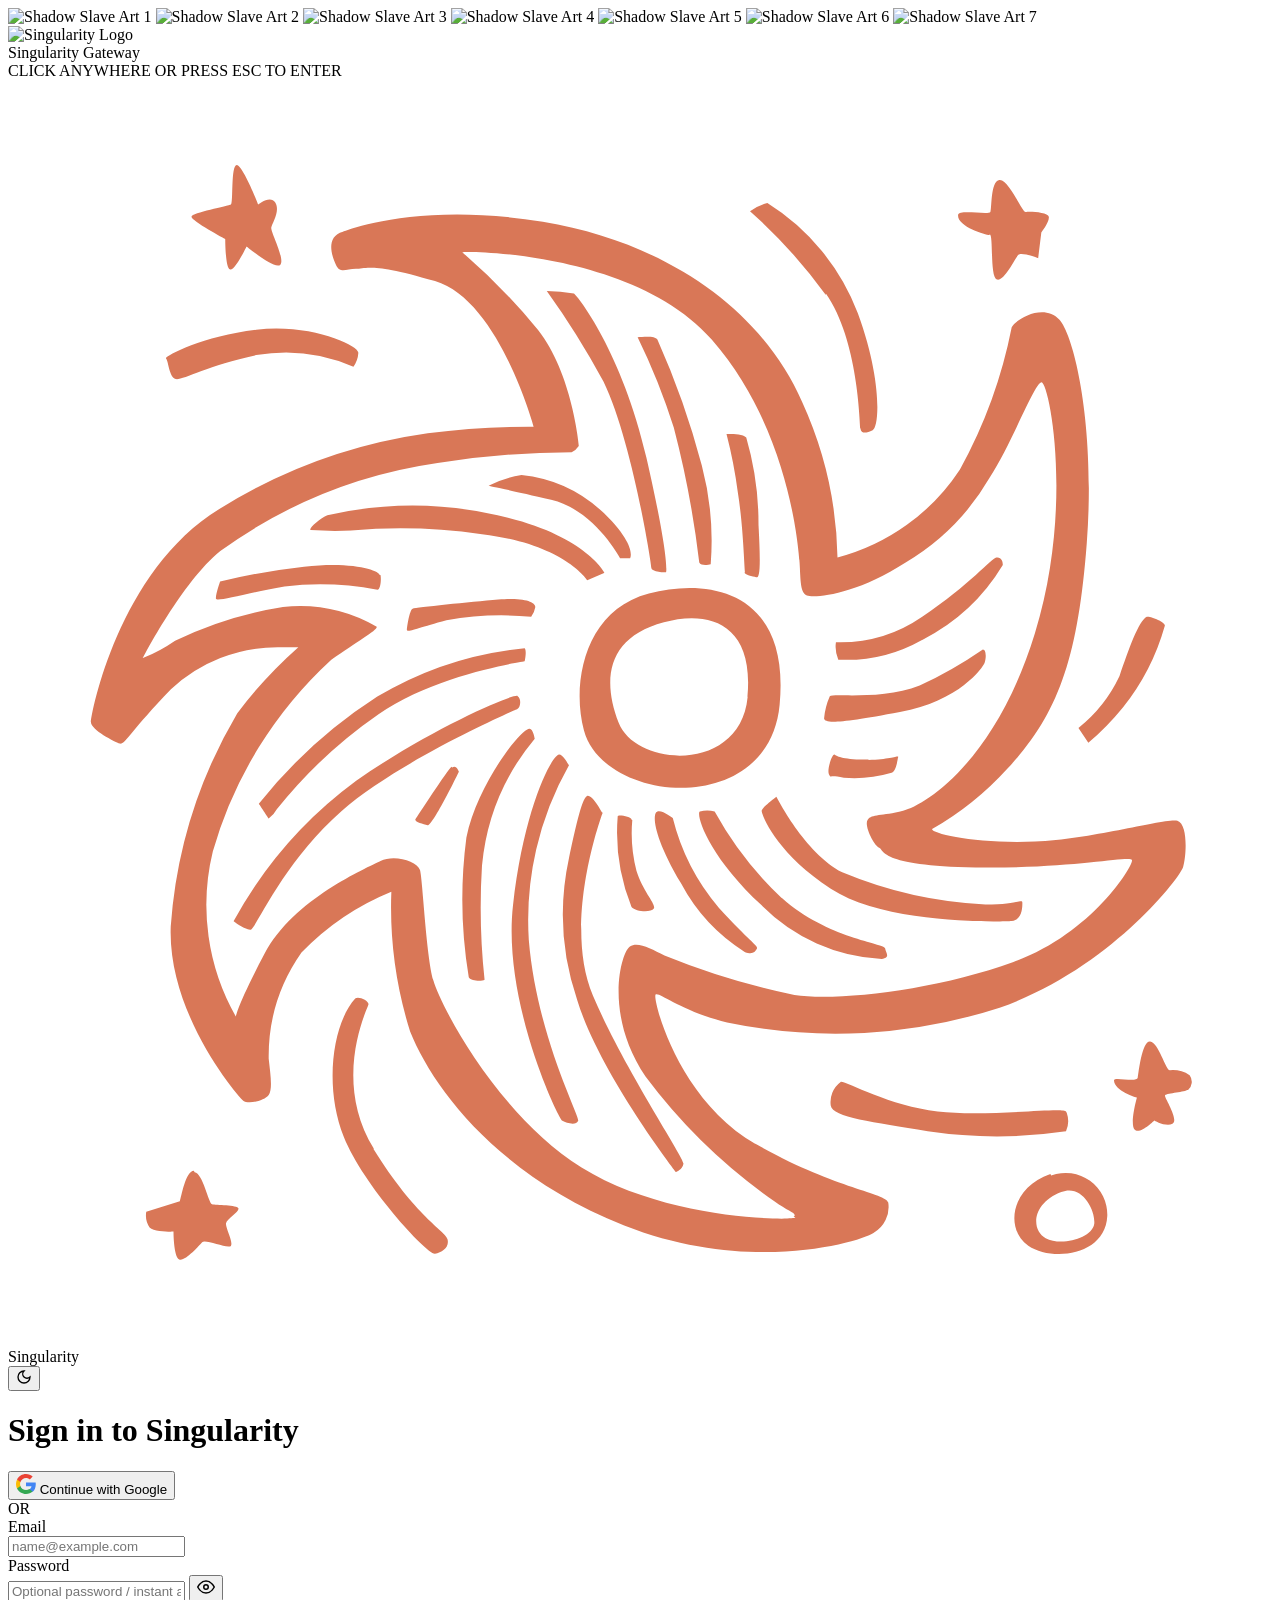
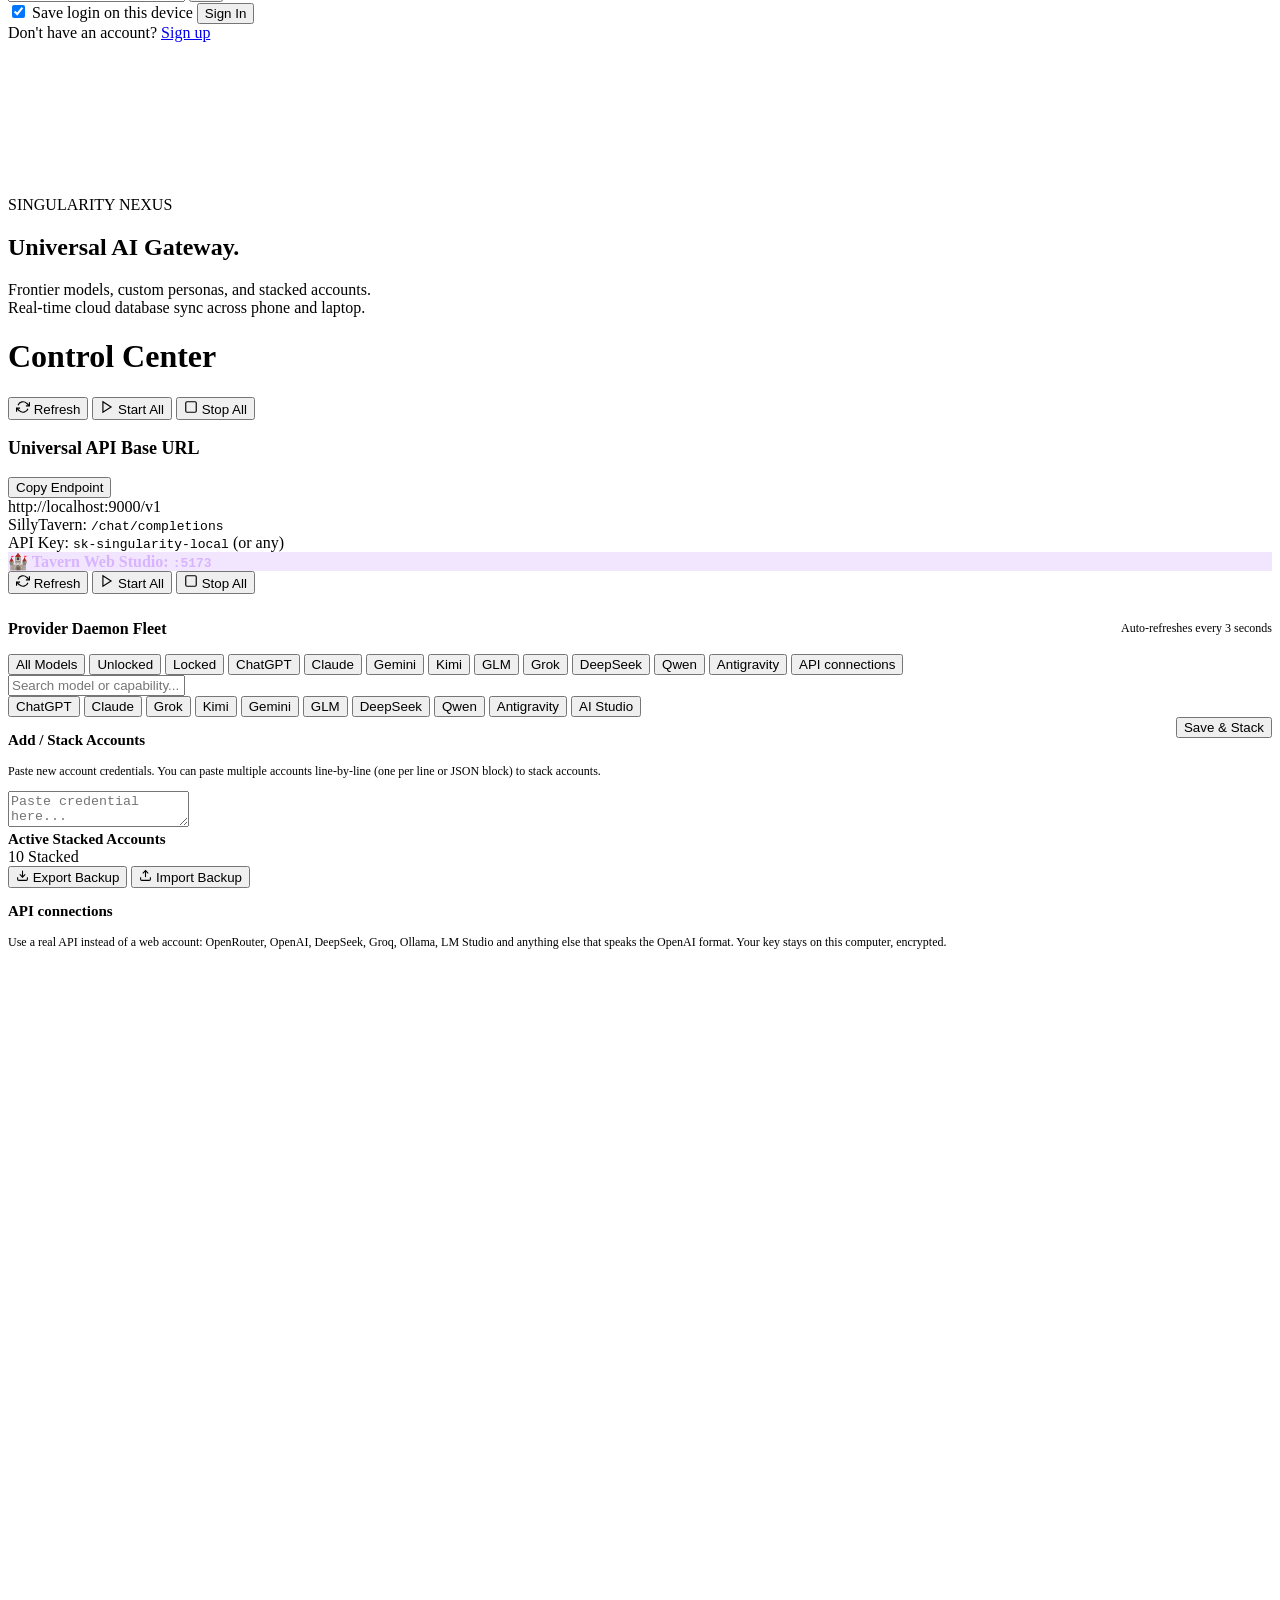
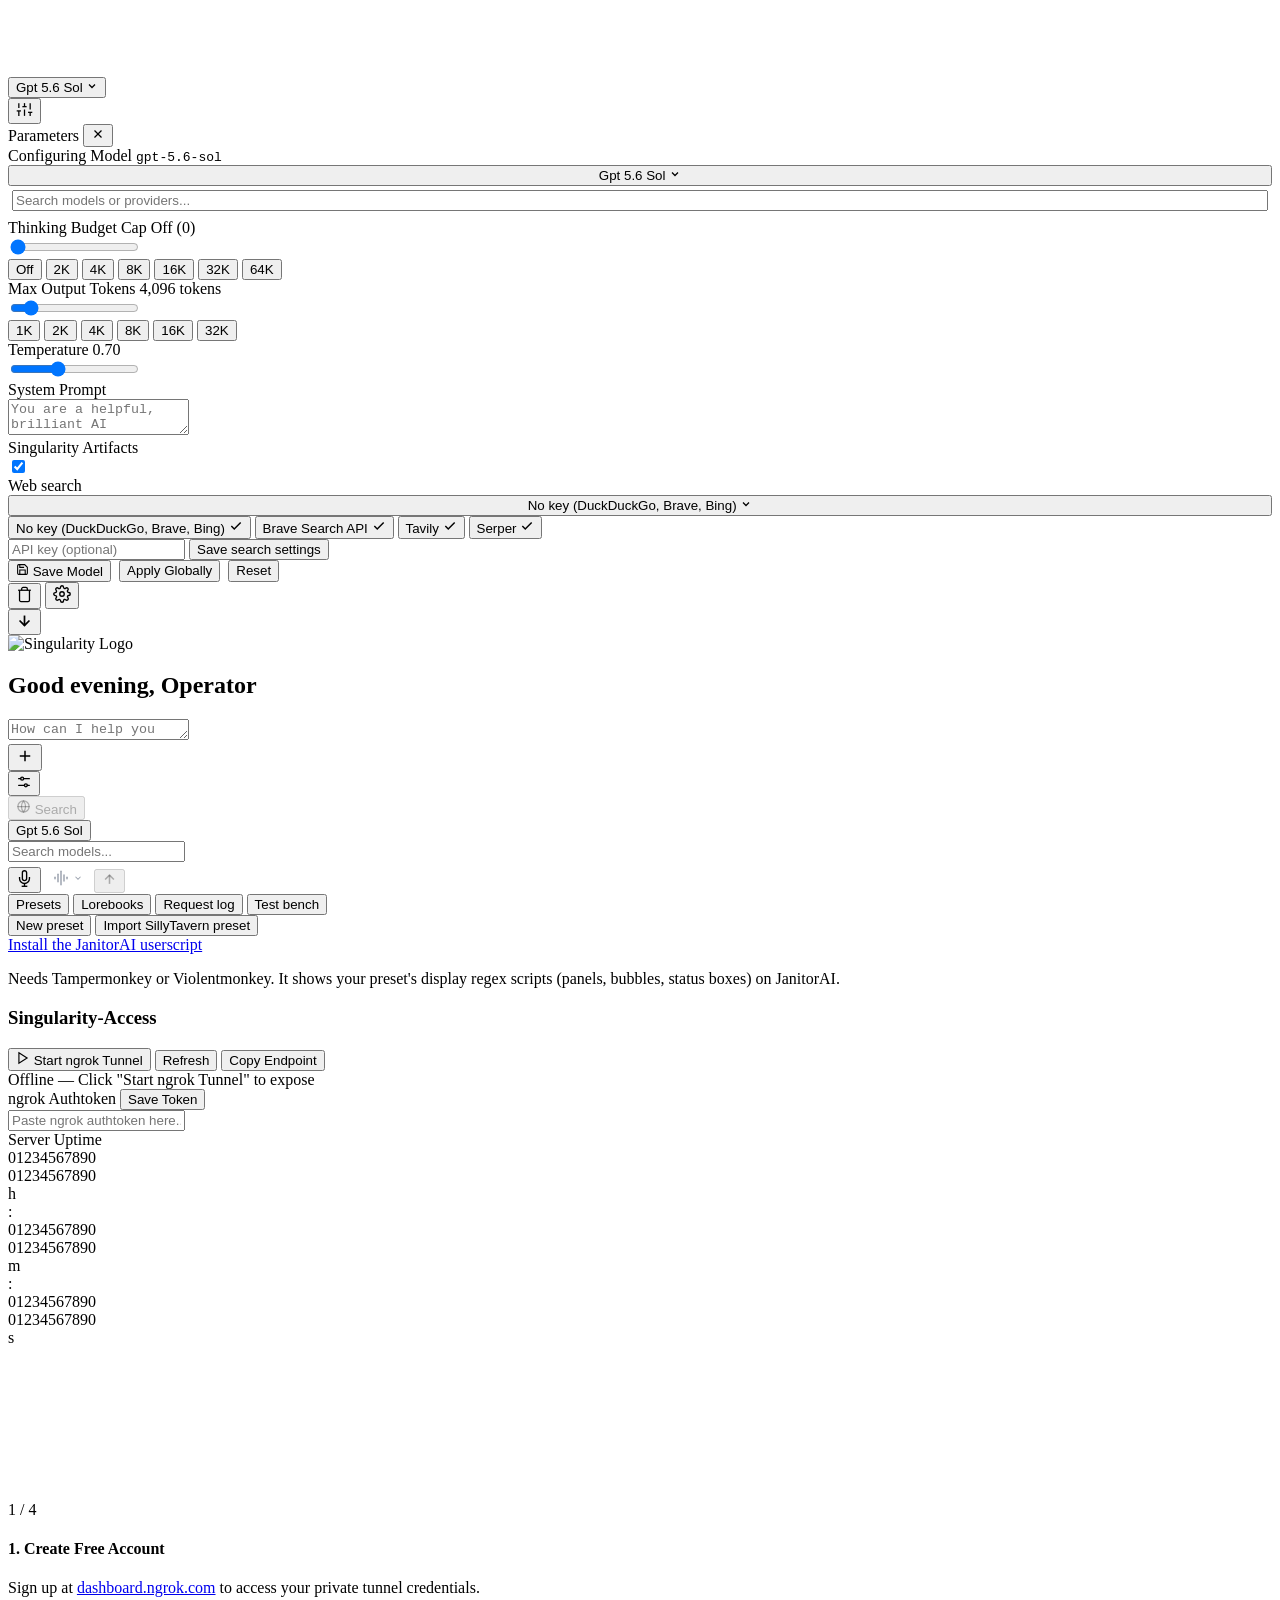
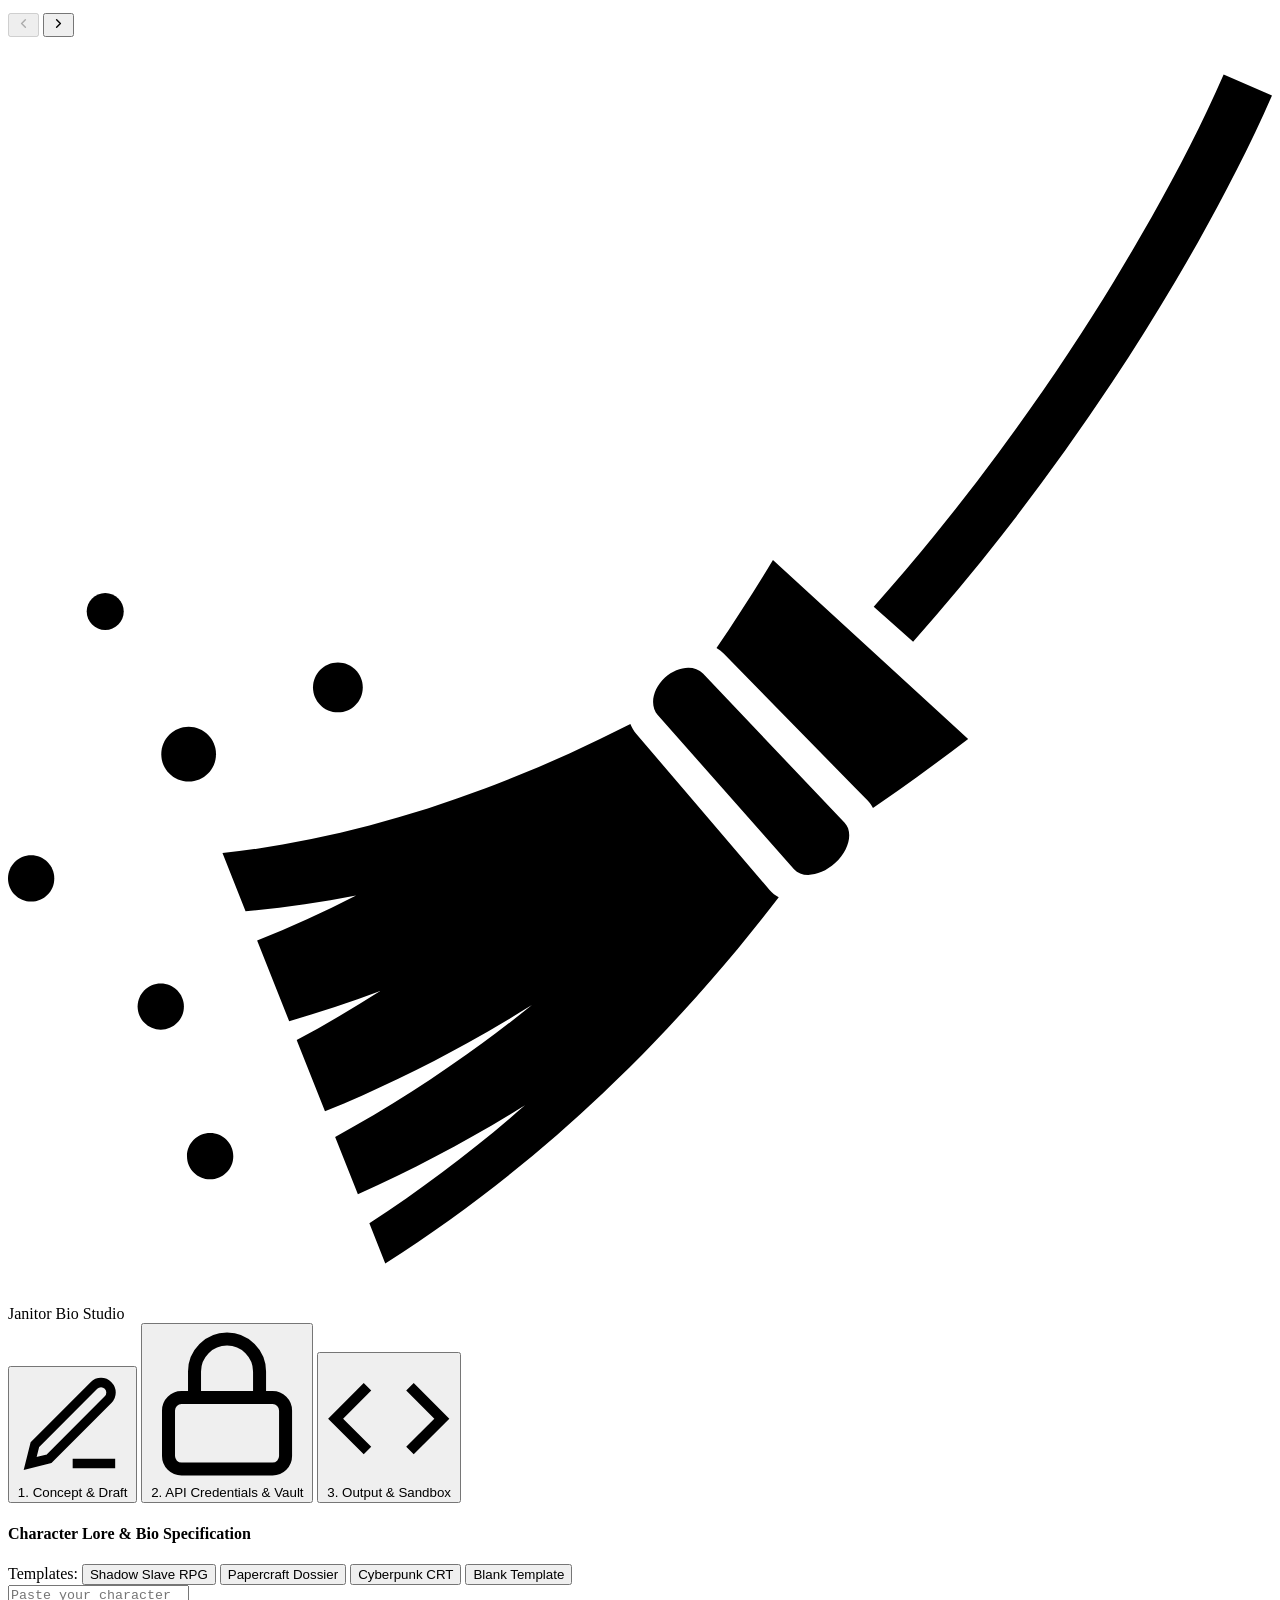
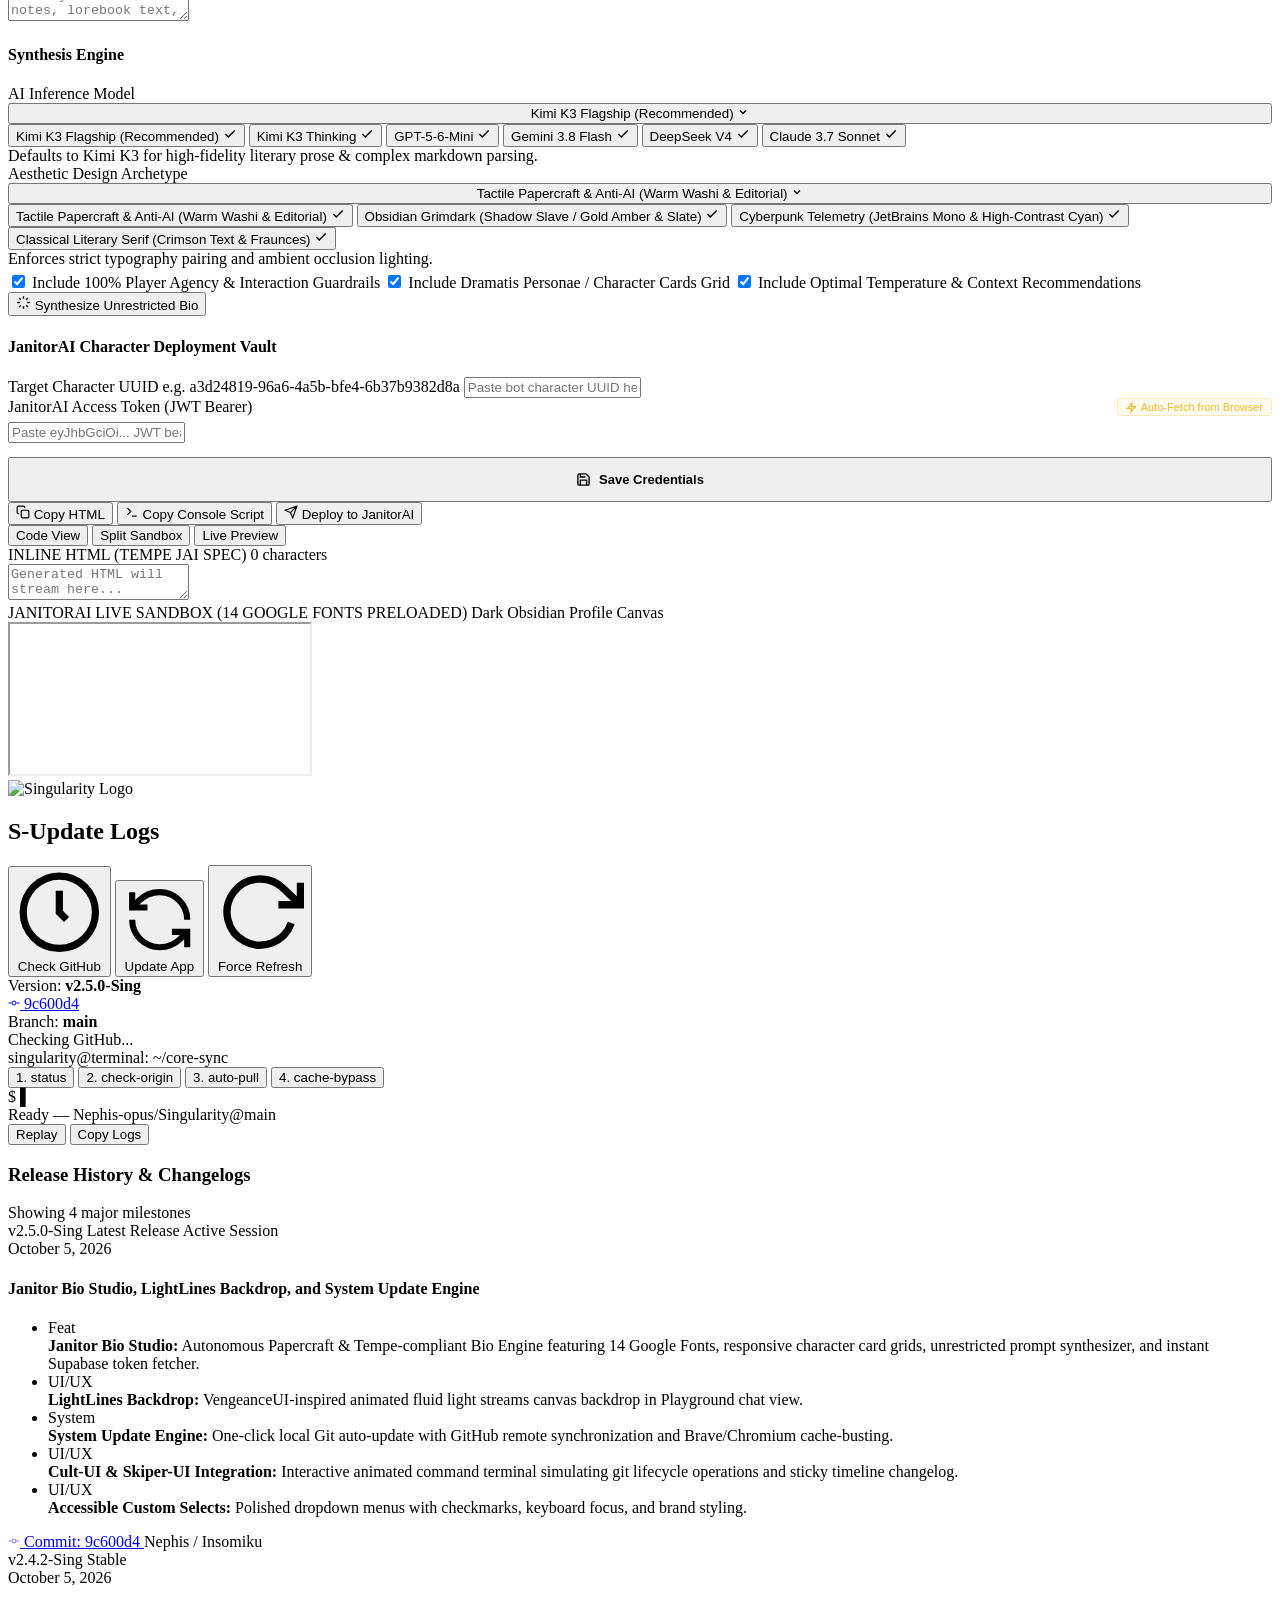
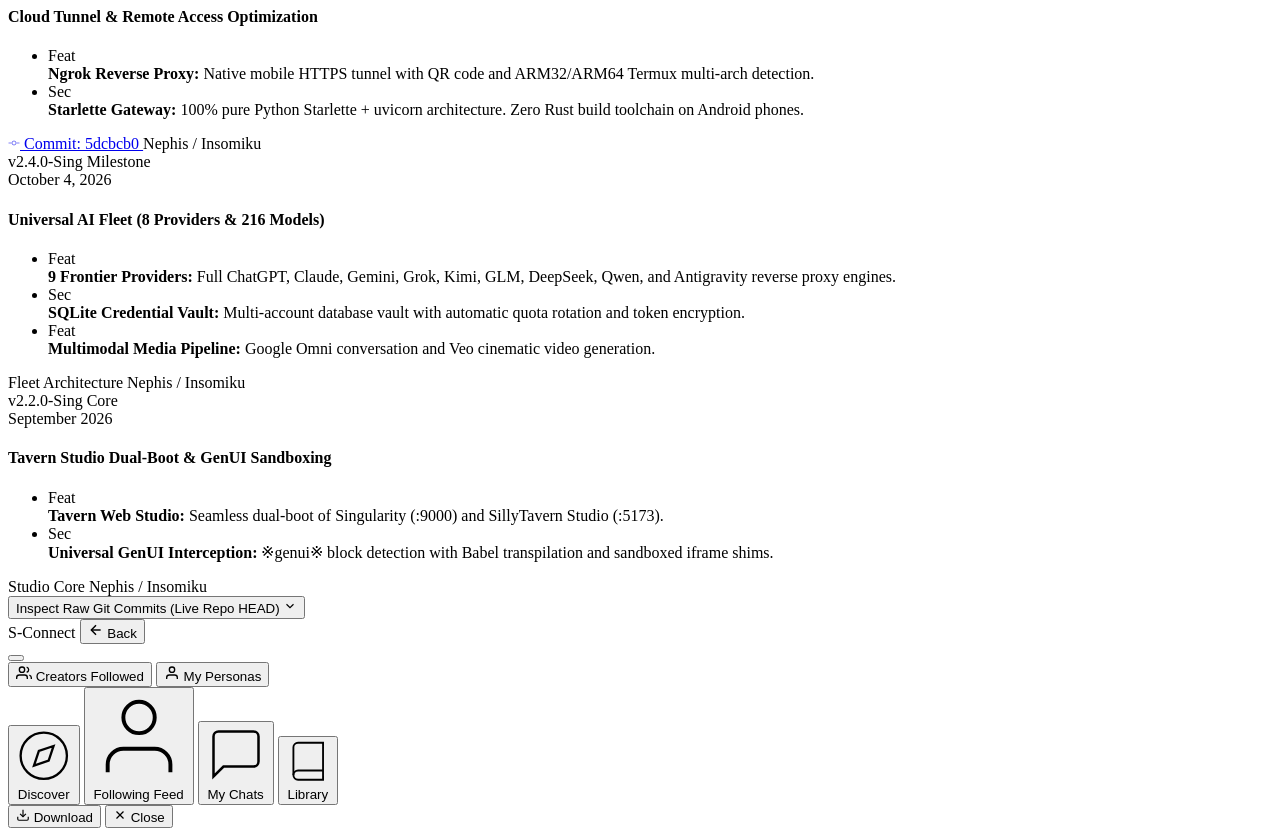
==== singularity/static/index.html @ 5e35ffc9 "feat(pwa): turn Singularity into installable mobile PWA with auto-updater compatibility - Add Web Ap" ====
<!DOCTYPE html>
<html lang="en" data-theme="dark" data-active-tab="playground">

<head>
  <meta charset="UTF-8" />
  <meta name="viewport" content="width=device-width, initial-scale=1.0, maximum-scale=1.0, user-scalable=no, viewport-fit=cover, interactive-widget=resizes-content" />
  <meta name="mobile-web-app-capable" content="yes" />
  <meta name="apple-mobile-web-app-capable" content="yes" />
  <meta name="apple-mobile-web-app-status-bar-style" content="black-translucent" />
  <meta name="apple-mobile-web-app-title" content="Singularity" />
  <meta name="application-name" content="Singularity" />
  <meta name="theme-color" content="#141414" id="theme-color-meta" />
  <title>Singularity</title>
  <link rel="icon" type="image/svg+xml" href="/logo.svg" />
  <link rel="apple-touch-icon" href="/static/icons/icon-192.png" />
  <link rel="manifest" href="/manifest.json" />

  <!-- Preload Primary Anthropic Fonts -->
  <link rel="preload" href="/static/fonts/AnthropicSans-Text-Regular-Static.otf" as="font" type="font/otf" crossorigin />
  <link rel="preload" href="/static/fonts/AnthropicSerif-Display-Regular-Static.otf" as="font" type="font/otf" crossorigin />

  <!-- Google Fonts: Plus Jakarta Sans, JetBrains Mono & Janitor AI Bio Fonts (14 official families) -->
  <link rel="preconnect" href="https://fonts.googleapis.com" />
  <link rel="preconnect" href="https://fonts.gstatic.com" crossorigin />
  <link
    href="https://fonts.googleapis.com/css2?family=Berkshire+Swash&family=Crimson+Text:ital,wght@0,400;0,600;0,700;1,400&family=Dancing+Script:wght@400..700&family=Fraunces:ital,opsz,wght@0,9..144,400..800;1,9..144,400..800&family=Inter:wght@400;500;600;700;800&family=JetBrains+Mono:wght@400;500;600;700&family=Jura:wght@400;500;600;700&family=Lexend:wght@400;600;700&family=Monoton&family=Plus+Jakarta+Sans:wght@400;500;600;700;800&family=Poppins:ital,wght@0,400;0,600;0,700;1,400&family=Press+Start+2P&family=Rock+Salt&family=VT323&display=swap"
    rel="stylesheet" />

  <link rel="stylesheet" href="/static/tokens.css?v=61" />
  <link rel="stylesheet" href="/static/vendor/katex/katex.min.css?v=1" />
  <link rel="stylesheet" href="/static/style.css?v=87" />
  <link rel="stylesheet" href="/static/tool-steps.css?v=7" />
  <link rel="stylesheet" href="/static/message-controls.css?v=4" />
  <link rel="stylesheet" href="/static/chat-management.css?v=2" />
  <link rel="stylesheet" href="/static/chat-modes.css?v=7" />
  <link rel="stylesheet" href="/static/presets.css?v=10" />
  <link rel="stylesheet" href="/static/glass-dock.css?v=66" />
  <link rel="stylesheet" href="/static/preloader.css?v=2" />
  <link rel="stylesheet" href="/static/janitor-bio.css?v=2" />
  <link rel="stylesheet" href="/static/updates.css?v=2" />
  <link rel="stylesheet" href="/static/connect.css?v=38" />
  <link rel="stylesheet" href="/static/login-portal.css?v=2" />

  <!-- Voice Conversation Mode Styles (Immune to cache) -->
  <style id="voice-mode-direct-styles">
    .voice-mode-wrapper {
      position: relative;
      display: inline-flex;
      align-items: center;
    }

    .claude-waveform-btn {
      display: inline-flex;
      align-items: center;
      gap: 3px;
      padding: 0 6px;
      width: auto;
      height: 32px;
      border-radius: 8px;
      border: 1px solid transparent;
      background: transparent;
      color: var(--text-muted, #9ca3af);
      cursor: pointer;
      transition: all 0.2s cubic-bezier(0.16, 1, 0.3, 1);
      outline: none;
    }

    .claude-waveform-btn:hover {
      color: var(--text-primary, #ffffff);
      background: rgba(255, 255, 255, 0.08);
    }

    .claude-waveform-btn .chevron-svg {
      transition: transform 0.2s ease;
    }

    .claude-waveform-btn.open .chevron-svg {
      transform: rotate(180deg);
    }

    .claude-waveform-btn.active {
      color: #d97757 !important;
      background: rgba(217, 119, 87, 0.16) !important;
      border-color: rgba(217, 119, 87, 0.4) !important;
      box-shadow: 0 0 12px rgba(217, 119, 87, 0.3) !important;
    }

    .claude-waveform-btn.active .wave-bar {
      transform-origin: center;
      animation: wave-pulse 1.2s ease-in-out infinite alternate;
    }

    .claude-waveform-btn.active .wb-1 { animation-delay: 0.1s; }
    .claude-waveform-btn.active .wb-2 { animation-delay: 0.3s; }
    .claude-waveform-btn.active .wb-3 { animation-delay: 0.0s; }
    .claude-waveform-btn.active .wb-4 { animation-delay: 0.4s; }
    .claude-waveform-btn.active .wb-5 { animation-delay: 0.2s; }

    @keyframes wave-pulse {
      0% { transform: scaleY(0.35); opacity: 0.6; }
      100% { transform: scaleY(1.3); opacity: 1; }
    }

    /* Popover Container MUST default to display: none */
    .voice-mode-popover {
      display: none;
      position: absolute;
      bottom: calc(100% + 12px);
      right: 0;
      width: 330px;
      background: #141416 !important;
      border: 1px solid rgba(255, 255, 255, 0.16) !important;
      border-radius: 16px !important;
      box-shadow: 0 20px 48px -8px rgba(0, 0, 0, 0.9), 0 0 0 1px rgba(255, 255, 255, 0.08) !important;
      backdrop-filter: blur(28px) !important;
      -webkit-backdrop-filter: blur(28px) !important;
      z-index: 9999 !important;
      padding: 14px 16px;
      flex-direction: column;
      gap: 12px;
      box-sizing: border-box;
      color: #ededed !important;
      font-family: inherit;
    }

    [data-theme="light"] .voice-mode-popover {
      background: #ffffff !important;
      border: 1px solid rgba(0, 0, 0, 0.12) !important;
      box-shadow: 0 20px 48px -8px rgba(0, 0, 0, 0.2), 0 0 0 1px rgba(0, 0, 0, 0.06) !important;
      color: #1a1a1a !important;
    }

    .voice-mode-popover.open {
      display: flex !important;
      animation: voice-popover-in 0.18s cubic-bezier(0.16, 1, 0.3, 1);
    }

    @keyframes voice-popover-in {
      from { opacity: 0; transform: translateY(6px) scale(0.98); }
      to { opacity: 1; transform: translateY(0) scale(1); }
    }

    .voice-popover-header {
      display: flex;
      align-items: center;
      justify-content: space-between;
      padding-bottom: 10px;
      border-bottom: 1px solid var(--border-subtle, rgba(255, 255, 255, 0.08));
    }

    .voice-popover-title-row {
      display: flex;
      align-items: center;
      gap: 9px;
    }

    .voice-popover-icon {
      width: 28px;
      height: 28px;
      border-radius: 8px;
      background: rgba(217, 119, 87, 0.16);
      color: #d97757;
      display: flex;
      align-items: center;
      justify-content: center;
      flex-shrink: 0;
    }

    .voice-popover-titles {
      display: flex;
      flex-direction: column;
    }

    .voice-popover-title {
      font-size: 13px;
      font-weight: 650;
      color: var(--text-primary, #ffffff);
      line-height: 1.25;
    }

    .voice-popover-subtitle {
      font-size: 10.5px;
      color: var(--text-muted, #9ca3af);
    }

    /* Modern Switch */
    .voice-master-switch {
      position: relative;
      display: inline-block;
      width: 36px;
      height: 20px;
      margin: 0;
      cursor: pointer;
      flex-shrink: 0;
    }

    .voice-master-switch input {
      opacity: 0;
      width: 0;
      height: 0;
      position: absolute;
    }

    .voice-switch-slider {
      position: absolute;
      top: 0; left: 0; right: 0; bottom: 0;
      background: rgba(255, 255, 255, 0.15);
      border-radius: 20px;
      transition: 0.2s cubic-bezier(0.16, 1, 0.3, 1);
      border: 1px solid rgba(255, 255, 255, 0.1);
    }

    .voice-switch-slider::before {
      position: absolute;
      content: "";
      height: 14px;
      width: 14px;
      left: 2px;
      bottom: 2px;
      background-color: #ffffff;
      border-radius: 50%;
      transition: 0.2s cubic-bezier(0.16, 1, 0.3, 1);
      box-shadow: 0 1px 3px rgba(0, 0, 0, 0.4);
    }

    .voice-master-switch input:checked + .voice-switch-slider {
      background-color: #d97757;
      border-color: #d97757;
    }

    .voice-master-switch input:checked + .voice-switch-slider::before {
      transform: translateX(16px);
    }

    .voice-popover-section {
      display: flex;
      flex-direction: column;
      gap: 6px;
    }

    .voice-section-header {
      display: flex;
      align-items: center;
      justify-content: space-between;
    }

    .voice-section-label {
      font-size: 10.5px;
      font-weight: 650;
      text-transform: uppercase;
      letter-spacing: 0.6px;
      color: var(--text-muted, #9ca3af);
    }

    .voice-badge {
      font-size: 9.5px;
      font-weight: 600;
      padding: 2px 6px;
      border-radius: 4px;
      background: rgba(217, 119, 87, 0.14);
      color: #d97757;
      letter-spacing: 0.3px;
    }

    .voice-timbre-selected-name {
      font-size: 11px;
      font-weight: 650;
      color: #d97757;
    }

    /* Voice Models Options */
    .voice-models-list {
      display: flex;
      flex-direction: column;
      gap: 3px;
      max-height: 155px;
      overflow-y: auto;
      border-radius: 8px;
      padding-right: 2px;
    }

    .voice-models-list::-webkit-scrollbar {
      width: 4px;
    }
    .voice-models-list::-webkit-scrollbar-thumb {
      background: rgba(255, 255, 255, 0.15);
      border-radius: 4px;
    }

    .voice-model-item {
      display: flex;
      align-items: center;
      justify-content: space-between;
      padding: 7px 10px;
      border-radius: 8px;
      background: rgba(255, 255, 255, 0.03);
      border: 1px solid transparent;
      cursor: pointer;
      transition: all 0.15s ease;
      text-align: left;
    }

    .voice-model-item:hover {
      background: rgba(255, 255, 255, 0.07);
    }

    .voice-model-item.active {
      background: rgba(217, 119, 87, 0.14);
      border-color: rgba(217, 119, 87, 0.35);
    }

    .voice-model-info {
      display: flex;
      flex-direction: column;
      min-width: 0;
      flex: 1;
      padding-right: 6px;
    }

    .voice-model-title {
      font-size: 12px;
      font-weight: 600;
      color: var(--text-primary, #ffffff);
      white-space: nowrap;
      overflow: hidden;
      text-overflow: ellipsis;
    }

    .voice-model-desc {
      font-size: 10px;
      color: var(--text-muted, #9ca3af);
      white-space: nowrap;
      overflow: hidden;
      text-overflow: ellipsis;
      margin-top: 1px;
    }

    .voice-model-check {
      color: #d97757;
      opacity: 0;
      flex-shrink: 0;
      transition: opacity 0.15s ease;
    }

    .voice-model-item.active .voice-model-check {
      opacity: 1;
    }

    /* Timbre Chips */
    .voice-timbre-chips {
      display: grid;
      grid-template-columns: repeat(5, 1fr);
      gap: 4px;
    }

    .voice-timbre-chip {
      appearance: none !important;
      -webkit-appearance: none !important;
      box-sizing: border-box;
      display: flex;
      flex-direction: column;
      align-items: center;
      padding: 6px 2px;
      border-radius: 8px;
      border: 1px solid rgba(255, 255, 255, 0.1);
      background: rgba(255, 255, 255, 0.04);
      color: var(--text-secondary, #d1d5db);
      cursor: pointer;
      transition: all 0.15s ease;
      outline: none;
    }

    .voice-timbre-chip:hover {
      background: rgba(255, 255, 255, 0.08);
      border-color: rgba(255, 255, 255, 0.2);
    }

    .voice-timbre-chip.active {
      background: rgba(217, 119, 87, 0.18);
      border-color: #d97757;
      color: #ffffff;
      box-shadow: 0 0 8px rgba(217, 119, 87, 0.25);
    }

    .timbre-name {
      font-size: 11px;
      font-weight: 650;
      line-height: 1.1;
    }

    .timbre-tag {
      font-size: 8.5px;
      opacity: 0.75;
      margin-top: 2px;
    }

    /* Footer */
    .voice-popover-footer {
      display: flex;
      align-items: center;
      justify-content: space-between;
      padding-top: 10px;
      border-top: 1px solid var(--border-subtle, rgba(255, 255, 255, 0.08));
    }

    .voice-auto-speak-label {
      display: inline-flex;
      align-items: center;
      gap: 6px;
      font-size: 11.5px;
      color: var(--text-secondary, #d1d5db);
      cursor: pointer;
      user-select: none;
    }

    .voice-auto-speak-label input {
      accent-color: #d97757;
      cursor: pointer;
    }

    .voice-preview-btn {
      appearance: none !important;
      -webkit-appearance: none !important;
      box-sizing: border-box;
      display: inline-flex;
      align-items: center;
      gap: 5px;
      padding: 4px 10px;
      border-radius: 7px;
      border: 1px solid rgba(255, 255, 255, 0.15);
      background: rgba(255, 255, 255, 0.06);
      color: var(--text-primary, #ffffff);
      font-size: 11px;
      font-weight: 600;
      cursor: pointer;
      transition: all 0.15s ease;
      outline: none;
    }

    .voice-preview-btn:hover {
      border-color: #d97757;
      color: #d97757;
      background: rgba(217, 119, 87, 0.12);
    }

    .voice-preview-btn.playing {
      background: #d97757 !important;
      color: #ffffff !important;
      border-color: #d97757 !important;
      box-shadow: 0 0 10px rgba(217, 119, 87, 0.4);
    }

    .assistant-voice-bar {
      display: flex;
      align-items: center;
      gap: 8px;
      margin-top: 10px;
      padding: 6px 10px;
      background: rgba(217, 119, 87, 0.1);
      border: 1px solid rgba(217, 119, 87, 0.28);
      border-radius: 8px;
      font-size: 11px;
      color: #d97757;
    }

    .assistant-voice-play-btn {
      background: #d97757;
      color: #ffffff;
      border: none;
      border-radius: 50%;
      width: 22px;
      height: 22px;
      display: flex;
      align-items: center;
      justify-content: center;
      cursor: pointer;
    }
  </style>
  <!-- Immediate Auth URL Hash Cleaner: Instantly capture & strip #access_token hashes so they never linger in address bar -->
  <script>
    (function() {
      try {
        var h = window.location.hash || '';
        if (h && (h.indexOf('access_token=') !== -1 || h.indexOf('refresh_token=') !== -1)) {
          var clean = h.charAt(0) === '#' ? h.slice(1) : h;
          var p = new URLSearchParams(clean);
          var at = p.get('access_token');
          var rt = p.get('refresh_token');
          if (at) {
            try {
              var payload = JSON.parse(atob(at.split('.')[1]));
              if (payload && payload.email) {
                localStorage.setItem('singularity_cloud_user_email', payload.email);
              }
              if (payload && payload.sub) {
                localStorage.setItem('singularity_cloud_user_id', payload.sub);
              }
            } catch (e) {}
            localStorage.setItem('singularity_pending_auth_session', JSON.stringify({ access_token: at, refresh_token: rt }));
            localStorage.setItem('singularity_cloud_authenticated', 'true');
            localStorage.removeItem('singularity_cloud_in_oauth');
          }
          if (window.history && window.history.replaceState) {
            window.history.replaceState(null, '', window.location.pathname + window.location.search);
          }
        }
      } catch (e) {}
    })();
  </script>
</head>

<body data-active-tab="playground">
  <!-- Skiper7 Nike-Inspired Shadow Slave Preloader -->
  <div id="sunless-skiper-preloader" class="skiper7-preloader" aria-label="Singularity Gateway Intro Preloader">
    <!-- Cinematic Montage Background Images -->
    <div class="skiper7-media-container">
      <div class="skiper7-images-wrapper">
        <img src="/static/preloader/3a6a0a99717d5533928eecd2046ec085.jpg" class="skiper7-slide active" alt="Shadow Slave Art 1" />
        <img src="/static/preloader/40efbc5694229238b0741afcce6c3ddf.jpg" class="skiper7-slide" alt="Shadow Slave Art 2" />
        <img src="/static/preloader/795c223825dfa27440ac1da9ff8c1109.jpg" class="skiper7-slide" alt="Shadow Slave Art 3" />
        <img src="/static/preloader/8300bdc6821115d2a56d8d507d2a1dde.jpg" class="skiper7-slide" alt="Shadow Slave Art 4" />
        <img src="/static/preloader/9ac47ecd3a2f7e405b494a618a35298d.jpg" class="skiper7-slide" alt="Shadow Slave Art 5" />
        <img src="/static/preloader/a1dfd20723b5e270ea911068051e6bf3.jpg" class="skiper7-slide" alt="Shadow Slave Art 6" />
        <img src="/static/preloader/cbbb353701a4e0545a5903413d71c77e.jpg" class="skiper7-slide" alt="Shadow Slave Art 7" />
      </div>
      <div class="skiper7-overlay-grain"></div>
      <div class="skiper7-scanlines"></div>
      <div class="skiper7-overlay-vignette"></div>
    </div>

    <!-- Foreground Content: Just <logo> Singularity Gateway in the middle of screen -->
    <div class="skiper7-content">
      <div class="skiper7-brand-center">
        <div class="skiper7-logo-box">
          <img src="/logo.svg" class="skiper7-logo-img" alt="Singularity Logo" />
        </div>
        <div class="skiper7-brand-title">Singularity <span>Gateway</span></div>
      </div>
    </div>

    <!-- Footer Progress Indicator -->
    <div class="skiper7-footer">
      <div class="skiper7-progress-track">
        <div class="skiper7-progress-fill"></div>
      </div>
      <div class="skiper7-skip-prompt">CLICK ANYWHERE OR PRESS ESC TO ENTER</div>
    </div>
  </div>

  <!-- Singularity Cloud Login Portal (Cloudflare Replica) -->
  <div id="singularity-cloud-login-portal" data-portal-theme="dark" class="portal-hidden" aria-label="Singularity Cloud Authentication Portal">
    <div class="portal-container">
      <!-- LEFT COLUMN: Authentication Form -->
      <div class="portal-auth-column">
        <div class="portal-brand-header">
          <svg class="portal-rotating-logo" viewBox="0 0 64 64" fill="none">
            <path d="m32.57 24.68c0 .25.75.25.75.25s.21-.54-1-5.83-3.5-8.21-3.67-8.29a8.42 8.42 0 0 0 -1.37-.13 41.46 41.46 0 0 1 2.87 4.59c1.42 2.91 2.42 9.16 2.42 9.41zm2.43-.25c.08.17.42.13.58.09a14.9 14.9 0 0 0 -.45-5 41.77 41.77 0 0 0 -2.25-6.38c-.13-.21-.75-.12-1-.12a32.68 32.68 0 0 1 1.83 4.58 50.41 50.41 0 0 1 1.29 6.83zm2.29.5c0 .13.42.21.59.25s.25-.33.12-2.66a15.59 15.59 0 0 0 -.62-4.42c-.21-.21-1-.17-1-.17a24.53 24.53 0 0 1 .58 3c.28 1.75.32 3.88.36 4zm9 3.42a10.07 10.07 0 0 0 4.08-3.79c0-.21-.08-.42-.33-.38s-1.29 1.34-3.75 3a7.32 7.32 0 0 1 -4.37 1.29 1.64 1.64 0 0 0 .12.88 7.82 7.82 0 0 0 4.24-1zm-1.13 3.65c3-.55 4.2-2.25 4.29-2.5s.08-.67-.09-.67a22 22 0 0 1 -3.2 1.83c-1.84.75-4.39.39-4.55.54a3.55 3.55 0 0 0 -.29 1.13c.04.27.88.23 3.84-.33zm-1.59 2.41c-1.25 0-1.58-.16-1.71-.25s-.41.79-.29 1 0 0 .75.17a6.71 6.71 0 0 0 2.42-.25c.25-.09.29-.67.33-.79s-.25.1-1.5.14zm-5.41 2.59c0 .2.7 2.12 3.5 3.95s8.62 1.67 9.16 1.63.54-.71.54-.92-.29.09-1.87.09a21.45 21.45 0 0 1 -7.25-1.63c-1.92-1-3.33-3.83-3.33-3.83s-.71.52-.75.71zm1 4.41a17.84 17.84 0 0 1 -3.38-4.37 1.54 1.54 0 0 0 -.75 0c-.21.12.38 2.21 3.13 4.75a9.18 9.18 0 0 0 6.08 2.71c.46-.09.21-.29.17-.54s-2.92-.49-5.21-2.53zm-3.17.5a11.13 11.13 0 0 1 -2.33-4.54s-.65-.52-.84-.29-.08 1.33 1.25 3.58a9.22 9.22 0 0 0 3.25 3.5c.38.13.5 0 .59-.16s-.13-.15-1.91-2.07zm-4.42-4.46c.05-.12-.7-.29-.7-.16a10.14 10.14 0 0 0 .7 4.58c.21.25 1 .29 1.13.08s-.54-.83-.88-1.91a7.57 7.57 0 0 1 -.21-2.57zm-1.5-.37s-.48-.91-.75-.83-.66 1.95-.91 3.12a13.43 13.43 0 0 0 .41 7.21c1.13 3.71 5 8.71 5 8.71s.34-.13.38-.42-3-4.79-4.58-8.5.49-9.27.49-9.27zm-1.7-2.42s-.29-.57-.5-.5c-.38.13-1.75 2.75-2.3 7.63s2.3 10.79 2.5 10.91.71.25.8 0-2.09-4.25-2.5-9.16a15.91 15.91 0 0 1 2.04-8.86zm-4.37 5.11a11.77 11.77 0 0 1 2.67-6.42s-.09-.56-.29-.5c-.59.17-2.67 3-3.17 5.5a24 24 0 0 0 .12 7.08c.13.21.67.21.8.13a34.15 34.15 0 0 1 -.13-5.79zm-1.54-5c-.21.16-1.75 2.54-1.83 2.66s.37.25.62.3 1.58-2.71 1.58-2.71-.13-.38-.34-.21zm3.33-3.59c-.16-.12-4.21 1.55-8.16 4.3a21.72 21.72 0 0 0 -6.21 7.12s.62.46.87.42 1.64-3.42 4.59-6 8.75-5.09 8.91-5.17.21-.5.03-.63zm-12.18 5.75a24.07 24.07 0 0 1 5.17-4.83c2.83-2 7.38-2.67 7.38-2.67s.12-.54 0-.66a17.94 17.94 0 0 0 -7.46 2.45 25 25 0 0 0 -6 5.42s.5.75.5.75a1.26 1.26 0 0 0 .41-.46zm11.21-10.62c-1.41.12-4.17.41-4.33.46s-.29.95-.29 1.08.46-.08 2-.5a15.94 15.94 0 0 1 4.29-.17 1.14 1.14 0 0 0 .21-.5c0-.21-.46-.5-1.88-.37zm-6-1.25c0-.21-1.33-.71-3.83-.42a33.79 33.79 0 0 0 -4.25.75s-.25.71-.21.88 1.47-.27 3.47-.63a15.78 15.78 0 0 1 4.71.17c.15 0 .2-.54.15-.75zm-1.45-2.25a28.64 28.64 0 0 1 6.63.19c4.17.5 5.33 2.33 5.33 2.33l.88-.38s-1-1.95-5.42-2.91a19.11 19.11 0 0 0 -8.62 0c-.38.17-1 .7-.84.75a18.79 18.79 0 0 0 2.08.02zm13.63 1.41h.5s.38-.62-1.33-2.29a7.11 7.11 0 0 0 -4.17-1.93 6.06 6.06 0 0 0 -1.67.54s1 .21 3.17.71 3.5 2.97 3.5 2.97zm-22.51-9.08c.33.08 1.54-.67 4.08-1.21a8.62 8.62 0 0 1 4.92.59 1.38 1.38 0 0 0 .25-.71c0-.38-2.42-1.5-5.17-1.17s-4.69 1.36-4.57 1.46.16.96.49 1.04zm2.51-7.08s0 1.5.25 1.54.83-1.17.83-1.17 1.46 1.21 1.71.92-.5-1.67-.46-1.88.46-.83.21-1.25-.87.09-.87.09-.79-2-1.09-2-.17 1.92-.29 2-2 .41-2 .62 1.71 1.13 1.71 1.13zm43.2 24.75.5.75a13.58 13.58 0 0 0 1.75-1.79 11.69 11.69 0 0 0 2.12-4.13c.09-.17-.76-.53-.91-.46-.42.21-.92 1.67-1.38 3a7.36 7.36 0 0 1 -2.08 2.63zm-4.5-25c.21 0 0 2.17.37 2.29s.93-1.1 1.09-1.25 1 .17 1 .17l.16-1.3s.42-.54.38-.79-1-.29-1.17-.25-.87-1.68-1.33-1.62-.38 1.46-.46 1.62-1.57-.13-1.63.13c-.11.58 1.38 1.04 1.59 1.04zm-8.29 3c1.66 2.38 1.7 6.54 1.75 6.83s.29.25.62.09.5-2.5-.75-5.92a11.32 11.32 0 0 0 -4.58-5.58 2.91 2.91 0 0 0 -.88.41 26.35 26.35 0 0 1 3.84 4.25zm-32 44.42c-.42 0-.63 1.33-.71 1.54l-1.7.54a1.09 1.09 0 0 0 .17.79c.25.25 1.21.21 1.21.21s0 1.29.29 1.41 1-.7 1.16-.87 1.34.37 1.46.17-.29-.92-.25-1.13.67-.58.63-.75-1.17-.17-1.34-.21-.47-1.58-.88-1.62zm44.16-3c-.12-.25-4 .29-6.5 0s-4.76-1.6-4.91-1.5a1.27 1.27 0 0 0 -.5 1.21c.08.58 2.16.83 4.91 1.29a23.77 23.77 0 0 0 7 0 1.25 1.25 0 0 0 .04-.92zm-.79 3.16c-2 .67-2.33 2.8-1.12 3.63s3.91.5 4-1.5a2.11 2.11 0 0 0 -2.84-2.05zm2.22 2.54c-.13.75-1.71 1.13-2.46.71s-.71-1.75.79-2.33c1.02-.42 1.74.87 1.67 1.62zm4.75-6.79a.56.56 0 0 0 .08-.75 1.56 1.56 0 0 0 -1-.25c-.21 0-.58-1.42-1-1.46s-.58 1.59-.63 1.84-1.2-.07-1.2.12c0 .54 1.16.88 1.16.88s-.37 1.33-.12 1.62 1-.46 1-.46.58.34.92.17-.38-1.29-.38-1.42.91-.16 1.12-.29zm-41.21 3c-2.17-3.5-.33-7.13-.29-7.33s-.53-.45-.67-.3c-1.17 1.3-1.58 4.5-.58 7s4.25 6 4.62 5.92.75-.33.63-.75-1.59-1.08-3.76-4.58zm19.33-.25c-4-2.29-5.25-7.42-5.08-7.58s1.25.83 3.62 1.41a26.86 26.86 0 0 0 13.8-.75c5.5-1.91 9.12-6.54 9.29-7.12s.25-2.17-.29-2.34-4.21.92-7.21 1.05-5.25-.42-5.21-.63a15.6 15.6 0 0 0 3.83-3.08c2.5-2.67 3.55-5.46 4-11.38s-.62-10.47-1.38-11.33-2.17-.08-2.42.38a24.74 24.74 0 0 1 -2.62 7.2 10.66 10.66 0 0 1 -6.2 4.46 19.8 19.8 0 0 0 -1.79-7.87c-2-4.63-6.84-8.09-13.13-9.13s-9.91.44-10.12.5c-.92.25-.55 1.29-.34 1.71s.5.17 1 .17.75-.34 4 .62 5 7.38 5 7.38a40.13 40.13 0 0 0 -5.37.33 27.14 27.14 0 0 0 -10.55 3.83c-5.12 3.13-6.5 10.42-6.5 10.8s1.21 1 1.46 1.08.5-.58 2.59-2.75a7.92 7.92 0 0 1 5.41-2.13h1.04a22.83 22.83 0 0 0 -3.09 3.34 24.67 24.67 0 0 0 -3.37 10.79c-.17 4.46 3.42 8.62 3.67 8.83s1.08 0 1.29-.29.08-1.12 0-1.83a9.13 9.13 0 0 1 1.66-5.38 13.25 13.25 0 0 1 4.55-3.08 21 21 0 0 0 .95 7.08c1.13 2.82 4.42 7.29 10.84 9.82s12 .8 12.62.38a1.51 1.51 0 0 0 .75-1.54c-.12-.49-2.75-.7-6.75-2.99zm2 3.71c-.17.16-6.58.12-10.83-2.54s-7.13-8.17-7.5-9.46-.54-5.13-.68-5.6-1.33-.8-2-.46-4.41 1.93-5.86 4.68-1.46 3.21-1.46 3.21a11.44 11.44 0 0 1 -1.17-8.37 21 21 0 0 1 6-9.71c1.3-.92 2.34-1.5 2.3-1.67a7.89 7.89 0 0 0 -4.75-1 19.63 19.63 0 0 0 -5.46 1.71 8.37 8.37 0 0 1 -1.63.88s2-3.88 3.92-5.42a24.76 24.76 0 0 1 11-4.46 43.91 43.91 0 0 1 6.79-.54.94.94 0 0 0 .37-.33s-.33-3.67-2.08-5.88a31.73 31.73 0 0 0 -3.83-3.92c.25-.08 8.75 0 12.63 4.42s4.37 10.38 4.44 11.17 0 1.66.38 1.79 2.41 0 5-1.67a12 12 0 0 0 4.25-4.29c1.08-1.62 2.25-4.75 2.62-4.83s1.68 6.16-.32 12.69-5.59 8.72-6.68 9-1.58.16-1.79.45.33 1.34.58 1.42-.08.92 4.88 1 7.83-.62 7.92-.37-2 3.71-6 5.16-9 2-11.09 1.67a37.7 37.7 0 0 1 -6.58-2c-.67-.33-1.33-.71-1.75-.46s-1.37 3.38.79 6.59a28.43 28.43 0 0 0 6.54 6.33c.71.52 1.18.6.96.77zm-7.42-31.6c-3.25.84-3.93 4.54-3.29 6.92 1 3.75 9.37 4.46 9.91-1.29s-3.56-6.44-6.62-5.63zm5 5.24c-.37 3.88-5.66 3.56-6.53 1.31s-.55-4.33 2.29-5.09c2.05-.58 4.59-.13 4.23 3.75z" fill="#d97757"/>
          </svg>
          <span class="portal-brand-text">Singularity</span>
        </div>

        <div class="portal-header-actions">
          <button type="button" class="portal-theme-btn" id="btn-portal-theme-toggle" title="Toggle Light / Dark mode" aria-label="Toggle theme">
            <svg id="portal-theme-icon" width="16" height="16" viewBox="0 0 24 24" fill="none" stroke="currentColor" stroke-width="2">
              <path d="M12 3a6 6 0 0 0 9 9 9 9 0 1 1-9-9Z"></path>
            </svg>
          </button>
        </div>

        <div class="portal-auth-wrap">
          <h1 class="portal-heading" id="portal-heading">Sign in to Singularity</h1>

          <!-- Google OAuth Primary Button -->
          <button type="button" class="portal-google-btn" id="btn-portal-google">
            <svg viewBox="0 0 24 24" width="20" height="20">
              <path fill="#4285F4" d="M23.745 12.27c0-.7-.06-1.4-.19-2.07H12v4.51h6.6c-.29 1.52-1.14 2.82-2.4 3.68v3.05h3.88c2.27-2.09 3.66-5.17 3.66-9.17z"/>
              <path fill="#34A853" d="M12 24c3.24 0 5.95-1.08 7.93-2.91l-3.88-3.05c-1.08.72-2.45 1.16-4.05 1.16-3.12 0-5.77-2.1-6.72-4.93H1.25v3.15C3.26 21.36 7.34 24 12 24z"/>
              <path fill="#FBBC05" d="M5.28 14.27c-.25-.72-.38-1.49-.38-2.27s.13-1.55.38-2.27V6.58H1.25C.45 8.18 0 9.99 0 12s.45 3.82 1.25 5.42l4.03-3.15z"/>
              <path fill="#EA4335" d="M12 4.75c1.77 0 3.35.61 4.6 1.8l3.42-3.42C17.95 1.19 15.24 0 12 0 7.34 0 3.26 2.64 1.25 6.58l4.03 3.15c.95-2.83 3.6-4.98 6.72-4.98z"/>
            </svg>
            <span>Continue with Google</span>
          </button>

          <!-- OR Divider -->
          <div class="portal-divider">
            <span>OR</span>
          </div>

          <!-- Email & Password Form (with onsubmit return false guard) -->
          <form id="portal-login-form" onsubmit="event.preventDefault(); return false;">
            <div class="portal-form-group">
              <label class="portal-form-label" for="portal-email">Email</label>
              <div class="portal-input-wrap">
                <input 
                  type="email" 
                  id="portal-email" 
                  class="portal-input-field" 
                  required 
                  placeholder="name@example.com" 
                  autocomplete="email"
                />
              </div>
            </div>

            <div class="portal-form-group">
              <label class="portal-form-label" for="portal-password">Password</label>
              <div class="portal-input-wrap">
                <input 
                  type="password" 
                  id="portal-password" 
                  class="portal-input-field" 
                  placeholder="Optional password / instant auth"
                  autocomplete="current-password"
                />
                <button type="button" class="portal-password-toggle" id="btn-portal-toggle-pw" aria-label="Toggle password view">
                  <svg id="portal-eye-icon" viewBox="0 0 24 24" width="18" height="18" fill="none" stroke="currentColor" stroke-width="2">
                    <path d="M1 12s4-8 11-8 11 8 11 8-4 8-11 8-11-8-11-8z"/>
                    <circle cx="12" cy="12" r="3"/>
                  </svg>
                </button>
              </div>
            </div>

            <label class="portal-checkbox-row">
              <input type="checkbox" id="portal-remember-me" checked>
              <span class="portal-checkbox-label">Save login on this device</span>
            </label>

            <button type="submit" class="portal-submit-btn" id="portal-submit-btn">
              Sign In
            </button>

            <div id="portal-msg-box" class="portal-msg-box"></div>
          </form>

          <div class="portal-links-footer">
            <div>
              Don't have an account? 
              <a href="#" class="portal-link" id="portal-toggle-mode">Sign up</a>
            </div>
          </div>
        </div>
      </div>

      <!-- RIGHT COLUMN: Radiant Crimson Hero with Embedded 3D Rotating Typographic Globe -->
      <div class="portal-hero-column">
        <canvas id="login-globe-canvas" class="portal-globe-canvas"></canvas>
        <div style="position:relative; z-index:2;"></div>
        <div class="portal-hero-content">
          <div class="portal-hero-pill">
            <span>SINGULARITY NEXUS</span>
          </div>
          <h2 class="portal-hero-title">Universal AI Gateway.</h2>
          <p class="portal-hero-desc">
            Frontier models, custom personas, and stacked accounts.<br>
            Real-time cloud database sync across phone and laptop.
          </p>
        </div>
      </div>
    </div>
  </div>

  <div id="toast-container"></div>

  <div id="app">
    <!-- Main Workspace Pane -->
    <main class="main-content">


      <header class="top-bar">
        <div class="page-meta">
          <h1 id="page-heading">Control Center</h1>
          <p id="page-subheading"></p>
        </div>

        <div class="top-bar-actions" id="top-actions">
          <button class="btn btn-secondary" id="btn-refresh-telemetry">
            <svg width="14" height="14" viewBox="0 0 24 24" fill="none" stroke="currentColor" stroke-width="2">
              <polyline points="23 4 23 10 17 10"></polyline>
              <polyline points="1 20 1 14 7 14"></polyline>
              <path d="M3.51 9a9 9 0 0 1 14.85-3.36L23 10M1 14l4.64 4.36A9 9 0 0 0 20.49 15"></path>
            </svg>
            Refresh
          </button>
          <button class="btn btn-primary" id="btn-start-all">
            <svg width="14" height="14" viewBox="0 0 24 24" fill="none" stroke="currentColor" stroke-width="2">
              <polygon points="5 3 19 12 5 21 5 3"></polygon>
            </svg>
            Start All
          </button>
          <button class="btn btn-danger" id="btn-stop-all">
            <svg width="14" height="14" viewBox="0 0 24 24" fill="none" stroke="currentColor" stroke-width="2">
              <rect x="3" y="3" width="18" height="18" rx="2" ry="2"></rect>
            </svg>
            Stop All
          </button>
        </div>
      </header>

      <section class="panel-viewport">
        <!-- 1. CONTROL CENTER TAB -->
        <div class="tab-pane" id="pane-control">
          <div class="gateway-hero">
            <div class="gateway-hero-header">
              <div>
                <h3 style="font-size: 18px; font-weight: 700;">Universal API Base URL</h3>
              </div>
              <button class="btn btn-secondary btn-sm" id="btn-copy-url">Copy Endpoint</button>
            </div>
            <div class="endpoint-copy-row">
              <span class="endpoint-text" id="gateway-url-text">http://localhost:9000/v1</span>
            </div>
            <div class="app-clients-row">
              <div class="client-chip clickable-chip" id="chip-sillytavern" title="Click to toggle /chat/completions">
                SillyTavern: <code>/chat/completions</code>
              </div>
              <div class="client-chip">API Key: <code>sk-singularity-local</code> (or any)</div>
              <div class="client-chip clickable-chip" id="chip-tavern-studio" title="Click to launch or open Tavern Web Studio" style="background: rgba(168, 85, 247, 0.15); border-color: rgba(168, 85, 247, 0.4); color: #d8b4fe; font-weight: 600;">
                🏰 Tavern Web Studio: <code id="tavern-chip-url">:5173</code>
              </div>
            </div>

            <!-- Mobile-only Control Center Action Buttons -->
            <div class="mobile-fleet-actions">
              <button class="btn btn-secondary btn-sm" id="btn-refresh-telemetry-mobile">
                <svg width="14" height="14" viewBox="0 0 24 24" fill="none" stroke="currentColor" stroke-width="2">
                  <polyline points="23 4 23 10 17 10"></polyline>
                  <polyline points="1 20 1 14 7 14"></polyline>
                  <path d="M3.51 9a9 9 0 0 1 14.85-3.36L23 10M1 14l4.64 4.36A9 9 0 0 0 20.49 15"></path>
                </svg>
                Refresh
              </button>
              <button class="btn btn-primary btn-sm" id="btn-start-all-mobile">
                <svg width="14" height="14" viewBox="0 0 24 24" fill="none" stroke="currentColor" stroke-width="2">
                  <polygon points="5 3 19 12 5 21 5 3"></polygon>
                </svg>
                Start All
              </button>
              <button class="btn btn-danger btn-sm" id="btn-stop-all-mobile">
                <svg width="14" height="14" viewBox="0 0 24 24" fill="none" stroke="currentColor" stroke-width="2">
                  <rect x="3" y="3" width="18" height="18" rx="2" ry="2"></rect>
                </svg>
                Stop All
              </button>
            </div>
          </div>

          <div style="display: flex; align-items: center; justify-content: space-between; margin-top: 10px;">
            <h3 style="font-size: 16px; font-weight: 700;">Provider Daemon Fleet</h3>
            <span style="font-size: 12px; color: var(--text-muted);">Auto-refreshes every 3 seconds</span>
          </div>

          <div class="provider-grid" id="providers-container">
            <!-- Rendered dynamically by app.js -->
          </div>
        </div>

        <!-- 2. LIMITS & QUOTAS TAB -->
        <div class="tab-pane" id="pane-limits">
          <div class="limits-container" id="limits-container">
            <!-- Rendered dynamically by app.js -->
          </div>
        </div>

        <!-- 3. AVAILABLE MODELS TAB -->
        <div class="tab-pane" id="pane-models">
          <div class="catalog-toolbar">
            <div class="filter-pills" id="model-filter-pills">
              <button class="filter-btn active" data-filter="all">All Models</button>
              <button class="filter-btn" data-filter="unlocked">Unlocked</button>
              <button class="filter-btn" data-filter="locked">Locked</button>
              <button class="filter-btn" data-filter="chatgpt">ChatGPT</button>
              <button class="filter-btn" data-filter="claude">Claude</button>
              <button class="filter-btn" data-filter="gemini">Gemini</button>
              <button class="filter-btn" data-filter="kimi">Kimi</button>
              <button class="filter-btn" data-filter="glm">GLM</button>
              <button class="filter-btn" data-filter="grok">Grok</button>
              <button class="filter-btn" data-filter="deepseek">DeepSeek</button>
              <button class="filter-btn" data-filter="qwen">Qwen</button>
              <button class="filter-btn" data-filter="antigravity">Antigravity</button>
              <button class="filter-btn" data-filter="external">API connections</button>
            </div>
            <input type="text" class="model-search-input" id="model-search"
              placeholder="Search model or capability..." />
          </div>

          <div class="models-sections-wrapper" id="models-container">
            <!-- Rendered dynamically by app.js -->
          </div>
        </div>

        <!-- 4. COOKIE STACKER & ACCOUNTS TAB -->
        <div class="tab-pane" id="pane-cookies">
          <div class="cookie-section">
            <div class="provider-tabs-bar" id="cookie-provider-tabs">
              <button class="provider-tab-btn active" data-p="chatgpt">ChatGPT</button>
              <button class="provider-tab-btn" data-p="claude">Claude</button>
              <button class="provider-tab-btn" data-p="grok">Grok</button>
              <button class="provider-tab-btn" data-p="kimi">Kimi</button>
              <button class="provider-tab-btn" data-p="gemini">Gemini</button>
              <button class="provider-tab-btn" data-p="glm">GLM</button>
              <button class="provider-tab-btn" data-p="deepseek">DeepSeek</button>
              <button class="provider-tab-btn" data-p="qwen">Qwen</button>
              <button class="provider-tab-btn" data-p="antigravity">Antigravity</button>
              <button class="provider-tab-btn" data-p="aistudio">AI Studio</button>
            </div>

            <!-- Dedicated Token Extraction & Account Safety Guide -->
            <div class="token-guide-card" id="token-guide-card">
              <!-- Rendered dynamically by app.js based on active provider -->
            </div>

            <div class="add-cookie-card">
              <div style="display: flex; align-items: flex-start; justify-content: space-between;">
                <div>
                  <h3 style="font-size: 15px; font-weight: 700;" id="cookie-input-title">Add / Stack Accounts</h3>
                  <p style="font-size: 12px; color: var(--text-muted); margin-top: 2px;" id="cookie-input-desc">
                    Paste new account credentials. You can paste multiple accounts line-by-line (one per line or JSON
                    block) to stack accounts.
                  </p>
                </div>
                <button class="btn btn-primary" id="btn-save-cookie">Save & Stack</button>
              </div>

              <textarea class="cookie-textarea" id="cookie-textarea" placeholder="Paste credential here..."></textarea>
            </div>

            <div>
              <div class="stacked-accounts-header">
                <div class="stacked-accounts-title-wrap">
                  <h3 style="font-size: 15px; font-weight: 700; margin: 0;">Active Stacked Accounts</h3>
                  <span class="sync-badge-pill" id="sync-db-status">10 Stacked</span>
                </div>
                <div class="sync-actions-group">
                  <button class="btn btn-secondary btn-sm" id="btn-export-cookies" title="Export all accounts to a JSON backup">
                    <svg width="13" height="13" viewBox="0 0 24 24" fill="none" stroke="currentColor" stroke-width="2">
                      <path d="M21 15v4a2 2 0 0 1-2 2H5a2 2 0 0 1-2-2v-4"></path>
                      <polyline points="7 10 12 15 17 10"></polyline>
                      <line x1="12" y1="15" x2="12" y2="3"></line>
                    </svg>
                    <span>Export Backup</span>
                  </button>
                  <button class="btn btn-secondary btn-sm" id="btn-import-cookies" title="Restore accounts from JSON backup">
                    <svg width="13" height="13" viewBox="0 0 24 24" fill="none" stroke="currentColor" stroke-width="2">
                      <path d="M21 15v4a2 2 0 0 1-2 2H5a2 2 0 0 1-2-2v-4"></path>
                      <polyline points="17 8 12 3 7 8"></polyline>
                      <line x1="12" y1="3" x2="12" y2="15"></line>
                    </svg>
                    <span>Import Backup</span>
                  </button>
                  <input type="file" id="import-file-input" accept=".json" style="display: none;" />
                </div>
              </div>
              <div class="account-stack-container" id="stacked-accounts-list">
                <!-- Rendered dynamically by app.js -->
              </div>
            </div>

            <!-- API connections: external OpenAI-compatible providers with your own key (static/connections-panel.js) -->
            <div class="add-cookie-card" id="connections-card">
              <div>
                <h3 style="font-size: 15px; font-weight: 700;">API connections</h3>
                <p style="font-size: 12px; color: var(--text-muted); margin-top: 2px;">
                  Use a real API instead of a web account: OpenRouter, OpenAI, DeepSeek, Groq, Ollama, LM Studio and anything
                  else that speaks the OpenAI format. Your key stays on this computer, encrypted.
                </p>
              </div>
              <div id="connections-body"></div>
            </div>
          </div>
        </div>

        <!-- 5. PLAYGROUND TAB (Claude Style Unified Workspace) -->
        <div class="tab-pane active" id="pane-playground">
          <div class="claude-playground-container" id="playground-workspace">

            <!-- VengeanceUI Animated Light Lines Background -->
            <div class="playground-light-lines-bg" id="playground-light-lines" aria-hidden="true">
              <svg xmlns="http://www.w3.org/2000/svg" viewBox="0 0 1920 1080" preserveAspectRatio="none">
                <!-- Static Lines -->
                <g class="lines" style="opacity: 0.05;">
                  <rect class="line" x="1253.6" width="4.5" height="1080" style="fill: #ffffff; fill-rule: evenodd; clip-rule: evenodd;"></rect>
                  <rect class="line" x="873.3" width="1.8" height="1080" style="fill: #ffffff; fill-rule: evenodd; clip-rule: evenodd;"></rect>
                  <rect class="line" x="1100" width="1.8" height="1080" style="fill: #ffffff; fill-rule: evenodd; clip-rule: evenodd;"></rect>
                  <rect class="line" x="1547.1" width="4.5" height="1080" style="fill: #ffffff; fill-rule: evenodd; clip-rule: evenodd;"></rect>
                  <rect class="line" x="615" width="4.5" height="1080" style="fill: #ffffff; fill-rule: evenodd; clip-rule: evenodd;"></rect>
                  <rect class="line" x="684.6" width="1.8" height="1080" style="fill: #ffffff; fill-rule: evenodd; clip-rule: evenodd;"></rect>
                  <rect class="line" x="1369.4" width="1.8" height="1080" style="fill: #ffffff; fill-rule: evenodd; clip-rule: evenodd;"></rect>
                  <rect class="line" x="1310.2" width="0.9" height="1080" style="fill: #ffffff; fill-rule: evenodd; clip-rule: evenodd;"></rect>
                  <rect class="line" x="1233.4" width="0.9" height="1080" style="fill: #ffffff; fill-rule: evenodd; clip-rule: evenodd;"></rect>
                  <rect class="line" x="124.2" width="0.9" height="1080" style="fill: #ffffff; fill-rule: evenodd; clip-rule: evenodd;"></rect>
                  <rect class="line" x="1818.4" width="4.5" height="1080" style="fill: #ffffff; fill-rule: evenodd; clip-rule: evenodd;"></rect>
                  <rect class="line" x="70.3" width="4.5" height="1080" style="fill: #ffffff; fill-rule: evenodd; clip-rule: evenodd;"></rect>
                  <rect class="line" x="1618.6" width="1.8" height="1080" style="fill: #ffffff; fill-rule: evenodd; clip-rule: evenodd;"></rect>
                  <rect class="line" x="455.9" width="1.8" height="1080" style="fill: #ffffff; fill-rule: evenodd; clip-rule: evenodd;"></rect>
                  <rect class="line" x="328.7" width="1.8" height="1080" style="fill: #ffffff; fill-rule: evenodd; clip-rule: evenodd;"></rect>
                  <rect class="line" x="300.8" width="4.6" height="1080" style="fill: #ffffff; fill-rule: evenodd; clip-rule: evenodd;"></rect>
                  <rect class="line" x="1666.4" width="0.9" height="1080" style="fill: #ffffff; fill-rule: evenodd; clip-rule: evenodd;"></rect>
                </g>

                <!-- Animated Lights -->
                <g class="lights" style="opacity: 0.9;">
                  <path class="light1 light" style="fill: #ffffff; fill-rule: evenodd; clip-rule: evenodd;" d="M619.5,298.4H615v19.5h4.5V298.4z M619.5,674.8H615v9.8h4.5V674.8z M619.5,135.1H615v5.6h4.5V135.1z M619.5,55.5H615v68.7h4.5V55.5z"></path>
                  <path class="light2 light" style="fill: #ffffff; fill-rule: evenodd; clip-rule: evenodd;" d="M1258.2,531.9h-4.5v8.1h4.5V531.9z M1258.2,497.9h-4.5v17.9h4.5V497.9z M1258.2,0h-4.5v25.3h4.5V0z M1258.2,252.2h-4.5v42.4h4.5V252.2z"></path>
                  <path class="light3 light" style="fill: #ffffff; fill-rule: evenodd; clip-rule: evenodd;" d="M875.1,123.8h-1.8v4h1.8V123.8z M875.1,289.4h-1.8v24.1h1.8V289.4z M875.1,0h-1.8v31.4h1.8V0z M875.1,50.2h-1.8v11.5h1.8V50.2z"></path>
                  <path class="light4 light" style="fill: #ffffff; fill-rule: evenodd; clip-rule: evenodd;" d="M1101.8,983.8h-1.8v8.2h1.8V983.8z M1101.8,1075.9h-1.8v4.1h1.8V1075.9z M1101.8,873.7h-1.8v4.2h1.8V873.7z M1101.8,851h-1.8v18.2h1.8V851z"></path>
                  <path class="light5 light" style="fill: #ffffff; fill-rule: evenodd; clip-rule: evenodd;" d="M686.4,822.7h-1.8v3.8h1.8V822.7z M686.4,928.4h-1.8v23h1.8V928.4z M686.4,1043.8h-1.8v36.2h1.8V1043.8z"></path>
                  <path class="light6 light" style="fill: #ffffff; fill-rule: evenodd; clip-rule: evenodd;" d="M1551.6,860.9h-4.4v-34.1h4.4V860.9z M1551.6,533.5h-4.4v-13.9h4.4V533.5z M1551.6,1080h-4.4v-89.1h4.4V1080z"></path>
                  <path class="light7 light" style="fill: #ffffff; fill-rule: evenodd; clip-rule: evenodd;" d="M1311.1,707.7h-0.9V698h0.9V707.7z M1311.1,436.8h-0.9v-58.9h0.9V436.8z M1311.1,140.7h-0.9V48h0.9V140.7z"></path>
                  <path class="light8 light" style="fill: #ffffff; fill-rule: evenodd; clip-rule: evenodd;" d="M125.1,514.5h-0.9v-9.7h0.9V514.5z M125.1,243.6h-0.9v-58.9h0.9V243.6z"></path>
                  <path class="light9 light" style="fill: #ffffff; fill-rule: evenodd; clip-rule: evenodd;" d="M305.4,806.7h-4.6v-42.5h4.6V806.7z M305.4,398.5h-4.6v-17.3h4.6V398.5z M305.4,1080h-4.6V968.8h4.6V1080z"></path>
                  <path class="light10 light" style="fill: #ffffff; fill-rule: evenodd; clip-rule: evenodd;" d="M1822.9,170.7h-4.5v13.7h4.5V170.7z M1822.9,435.1h-4.5v6.8h4.5V435.1z M1822.9,55.9h-4.5v4h4.5V55.9z M1822.9,0h-4.5v48.3h4.5V0z"></path>
                  <path class="light11 light" style="fill: #ffffff; fill-rule: evenodd; clip-rule: evenodd;" d="M1666.4,331.5h0.9v9.7h-0.9V331.5z M1666.4,602.4h0.9v58.9h-0.9V602.4z M1666.4,898.5h0.9v92.7h-0.9V898.5z"></path>
                  <path class="light12 light" style="fill: #ffffff; fill-rule: evenodd; clip-rule: evenodd;" d="M1620.4,200.7h-1.8v6.4h1.8V200.7z M1620.4,469.1h-1.8v39h1.8V469.1z M1620.4,0h-1.8v51h1.8V0z M1620.4,81.3h-1.8V100h1.8V81.3z"></path>
                  <path class="light13 light" style="fill: #ffffff; fill-rule: evenodd; clip-rule: evenodd;" d="M74.8,201h-4.5v16.2h4.5V201z M74.8,512.3h-4.5v8.1h4.5V512.3z M74.8,65.8h-4.5v4.6h4.5V65.8z M74.8,0h-4.5v56.8h4.5V0z"></path>
                  <path class="light14 light" style="fill: #ffffff; fill-rule: evenodd; clip-rule: evenodd;" d="M1371.2,655.3h-1.8v6.3h1.8V655.3z M1371.2,829.7h-1.8v37.9h1.8V829.7z M1371.2,1020.3h-1.8v59.7h1.8V1020.3z"></path>
                  <path class="light15 light" style="fill: #ffffff; fill-rule: evenodd; clip-rule: evenodd;" d="M1234.3,898.1h-0.9v-4.9h0.9V898.1z M1234.3,762.5h-0.9v-29.5h0.9V762.5z M1234.3,614.4h-0.9v-46.4h0.9V614.4z"></path>
                  <path class="light16 light" style="fill: #ffffff; fill-rule: evenodd; clip-rule: evenodd;" d="M457.7,1010.8h-1.8v-18.1h1.8V1010.8z M457.7,507.5h-1.8V398h1.8V507.5z"></path>
                  <path class="light17 light" style="fill: #ffffff; fill-rule: evenodd; clip-rule: evenodd;" d="M330.5,170.7h-1.8v13.7h1.8V170.7z M330.5,435.1h-1.8v6.8h1.8V435.1z M330.5,55.9h-1.8v4h1.8V55.9z M330.5,0h-1.8v48.3h1.8V0z"></path>
                </g>
              </svg>
            </div>

            <!-- Top Floating Bar: Plan Pill & Top Right Action Tools -->
            <div class="claude-top-bar">
              <div class="claude-top-left"></div>

              <div class="claude-top-center">
                <button type="button" class="claude-top-model-chip" id="claude-top-model-chip" aria-haspopup="dialog" aria-label="Select Model" title="Select Model">
                  <span class="claude-top-model-name" id="claude-top-model-name">Gpt 5.6 Sol</span>
                  <svg class="claude-select-chevron" width="12" height="12" viewBox="0 0 24 24" fill="none" stroke="currentColor" stroke-width="2.5"><polyline points="6 9 12 15 18 9"></polyline></svg>
                </button>
              </div>

              <div class="claude-top-right">
                <!-- Parameters & System Prompt Popover -->
                <div class="playground-settings-popover-wrap">
                  <button class="claude-icon-btn" id="btn-toggle-playground-settings" type="button" title="Parameters & System Prompt" aria-label="Parameters">
                    <svg width="17" height="17" viewBox="0 0 24 24" fill="none" stroke="currentColor" stroke-width="1.8">
                      <line x1="4" y1="21" x2="4" y2="14"></line>
                      <line x1="4" y1="10" x2="4" y2="3"></line>
                      <line x1="12" y1="21" x2="12" y2="12"></line>
                      <line x1="12" y1="8" x2="12" y2="3"></line>
                      <line x1="20" y1="21" x2="20" y2="16"></line>
                      <line x1="20" y1="12" x2="20" y2="3"></line>
                      <line x1="1" y1="14" x2="7" y2="14"></line>
                      <line x1="9" y1="8" x2="15" y2="8"></line>
                      <line x1="17" y1="16" x2="23" y2="16"></line>
                    </svg>
                  </button>
                  <div class="playground-settings-dropdown" id="playground-settings-dropdown">
                    <div class="settings-dropdown-header">
                      <span>Parameters</span>
                      <button type="button" class="btn-icon-close" id="btn-close-pg-settings" aria-label="Close">
                        <svg width="14" height="14" viewBox="0 0 24 24" fill="none" stroke="currentColor" stroke-width="2">
                          <line x1="18" y1="6" x2="6" y2="18"></line>
                          <line x1="6" y1="6" x2="18" y2="18"></line>
                        </svg>
                      </button>
                    </div>
                    <div class="settings-dropdown-body">
                      <!-- Configuring Model (Custom Select Dropdown) -->
                      <div class="param-group" id="param-model-selector-group">
                        <div class="param-label-row">
                          <label for="btn-param-model-select">Configuring Model</label>
                          <code id="param-active-model-name" class="param-model-badge">gpt-5.6-sol</code>
                        </div>
                        <input type="hidden" id="param-model-select" value="gpt-5.6-sol" />
                        <div class="claude-custom-select-wrap" id="param-model-select-wrap" style="width: 100%;">
                          <button type="button" class="claude-custom-select-btn" id="btn-param-model-select" aria-haspopup="listbox" aria-expanded="false" style="width: 100%; box-sizing: border-box;">
                            <span class="claude-custom-select-text" id="param-model-selected-label">Gpt 5.6 Sol</span>
                            <svg class="claude-select-chevron" width="12" height="12" viewBox="0 0 24 24" fill="none" stroke="currentColor" stroke-width="2.5"><polyline points="6 9 12 15 18 9"></polyline></svg>
                          </button>
                          <div class="claude-custom-select-menu" id="param-model-select-menu" role="listbox" style="width: 100%; left: 0; right: 0; box-sizing: border-box; max-height: 270px; overflow-y: auto;">
                            <div class="select-search-box" style="position: sticky; top: 0; z-index: 5; padding: 4px; margin-bottom: 4px;">
                              <input type="text" class="select-search-input" id="param-model-filter-input" placeholder="Search models or providers..." style="width: 100%; box-sizing: border-box;" autocomplete="off" />
                            </div>
                            <div id="param-model-options-list" style="display: flex; flex-direction: column; gap: 2px;">
                              <!-- Rendered dynamically by app.js -->
                            </div>
                          </div>
                        </div>
                      </div>

                      <!-- Thinking Budget Cap -->
                      <div class="param-group">
                        <div class="param-label-row">
                          <label for="thinking-budget-range">Thinking Budget Cap</label>
                          <span id="thinking-budget-val" class="param-val">Off (0)</span>
                        </div>
                        <input type="range" id="thinking-budget-range" min="0" max="65536" step="1024" value="0" class="param-slider" />
                        <div class="preset-btns-row" id="thinking-preset-btns">
                          <button type="button" class="preset-btn active" data-tokens="0">Off</button>
                          <button type="button" class="preset-btn" data-tokens="2048">2K</button>
                          <button type="button" class="preset-btn" data-tokens="4096">4K</button>
                          <button type="button" class="preset-btn" data-tokens="8192">8K</button>
                          <button type="button" class="preset-btn" data-tokens="16384">16K</button>
                          <button type="button" class="preset-btn" data-tokens="32768">32K</button>
                          <button type="button" class="preset-btn" data-tokens="65536">64K</button>
                        </div>
                      </div>

                      <!-- Max Output Tokens / Context -->
                      <div class="param-group">
                        <div class="param-label-row">
                          <label for="max-tokens-range">Max Output Tokens</label>
                          <span id="max-tokens-val" class="param-val">4,096 tokens</span>
                        </div>
                        <input type="range" id="max-tokens-range" min="512" max="32768" step="512" value="4096" class="param-slider" />
                        <div class="preset-btns-row" id="max-tokens-preset-btns">
                          <button type="button" class="preset-btn" data-tokens="1024">1K</button>
                          <button type="button" class="preset-btn" data-tokens="2048">2K</button>
                          <button type="button" class="preset-btn active" data-tokens="4096">4K</button>
                          <button type="button" class="preset-btn" data-tokens="8192">8K</button>
                          <button type="button" class="preset-btn" data-tokens="16384">16K</button>
                          <button type="button" class="preset-btn" data-tokens="32768">32K</button>
                        </div>
                      </div>

                      <!-- Temperature -->
                      <div class="param-group">
                        <div class="param-label-row">
                          <label for="temp-range">Temperature</label>
                          <span id="temp-val" class="param-val">0.70</span>
                        </div>
                        <input type="range" id="temp-range" min="0" max="2" step="0.05" value="0.7" class="param-slider" />
                      </div>

                      <!-- System Prompt -->
                      <div class="param-group">
                        <div class="param-label-row">
                          <label for="system-prompt-input">System Prompt</label>
                        </div>
                        <textarea class="param-textarea" id="system-prompt-input"
                          placeholder="You are a helpful, brilliant AI assistant..."></textarea>
                      </div>

                      <!-- Universal Artifacts Mode -->
                      <div class="param-group">
                        <div class="param-toggle-row">
                          <div class="param-toggle-info">
                            <label for="toggle-artifacts-enable">Singularity Artifacts</label>
                          </div>
                          <label class="switch">
                            <input type="checkbox" id="toggle-artifacts-enable" checked />
                            <span class="slider round"></span>
                          </label>
                        </div>
                      </div>

                      <!-- Web search (chat tools) -->
                      <div class="param-group" id="search-settings">
                        <div class="param-label-row">
                          <label for="btn-search-backend-select">Web search</label>
                        </div>
                        <input type="hidden" id="search-backend-select" value="auto" />
                        <div class="claude-custom-select-wrap" id="search-backend-select-wrap" style="width: 100%;">
                          <button type="button" class="claude-custom-select-btn" id="btn-search-backend-select" aria-haspopup="listbox" style="width: 100%; box-sizing: border-box;">
                            <span id="search-backend-selected-label">No key (DuckDuckGo, Brave, Bing)</span>
                            <svg width="12" height="12" viewBox="0 0 24 24" fill="none" stroke="currentColor" stroke-width="2.5"><polyline points="6 9 12 15 18 9"></polyline></svg>
                          </button>
                          <div class="claude-custom-select-menu" id="search-backend-select-menu" style="width: 100%; left: 0; right: 0; box-sizing: border-box;">
                            <button type="button" class="claude-select-option active" data-value="auto">
                              <span>No key (DuckDuckGo, Brave, Bing)</span>
                              <svg class="option-check" width="14" height="14" viewBox="0 0 24 24" fill="none" stroke="currentColor" stroke-width="2.5"><polyline points="20 6 9 17 4 12"></polyline></svg>
                            </button>
                            <button type="button" class="claude-select-option" data-value="brave">
                              <span>Brave Search API</span>
                              <svg class="option-check" width="14" height="14" viewBox="0 0 24 24" fill="none" stroke="currentColor" stroke-width="2.5"><polyline points="20 6 9 17 4 12"></polyline></svg>
                            </button>
                            <button type="button" class="claude-select-option" data-value="tavily">
                              <span>Tavily</span>
                              <svg class="option-check" width="14" height="14" viewBox="0 0 24 24" fill="none" stroke="currentColor" stroke-width="2.5"><polyline points="20 6 9 17 4 12"></polyline></svg>
                            </button>
                            <button type="button" class="claude-select-option" data-value="serper">
                              <span>Serper</span>
                              <svg class="option-check" width="14" height="14" viewBox="0 0 24 24" fill="none" stroke="currentColor" stroke-width="2.5"><polyline points="20 6 9 17 4 12"></polyline></svg>
                            </button>
                          </div>
                        </div>
                        <input type="password" class="param-input" id="search-api-key-input" autocomplete="off"
                          spellcheck="false" placeholder="API key (optional)" />
                        <span id="search-settings-hint" style="display: none;"></span>
                        <button type="button" class="btn btn-secondary btn-sm" id="btn-save-search-settings">Save search settings</button>
                      </div>

                      <!-- Footer Action Controls -->
                      <div class="settings-dropdown-footer" style="display: flex; flex-wrap: wrap; gap: 8px;">
                        <button type="button" class="btn btn-primary btn-sm" id="btn-save-model-settings" title="Save settings for this model & all its family aliases">
                          <svg width="13" height="13" viewBox="0 0 24 24" fill="none" stroke="currentColor" stroke-width="2">
                            <path d="M19 21H5a2 2 0 0 1-2-2V5a2 2 0 0 1 2-2h11l5 5v11a2 2 0 0 1-2 2z"></path>
                            <polyline points="17 21 17 13 7 13 7 21"></polyline>
                            <polyline points="7 3 7 8 15 8"></polyline>
                          </svg>
                          <span>Save Model</span>
                        </button>
                        <button type="button" class="btn btn-secondary btn-sm" id="btn-save-global-settings" title="Apply this thinking budget & parameters globally across ALL models">
                          <span>Apply Globally</span>
                        </button>
                        <button type="button" class="btn btn-secondary btn-sm" id="btn-reset-model-settings" title="Reset settings for this model to factory defaults">
                          <span>Reset</span>
                        </button>
                      </div>
                      <div class="param-save-status" id="model-settings-status"></div>
                    </div>
                  </div>
                </div>

                <!-- Clear Chat Button -->
                <button class="claude-icon-btn" id="btn-clear-chat" type="button" title="Clear chat history" aria-label="Clear chat">
                  <svg width="17" height="17" viewBox="0 0 24 24" fill="none" stroke="currentColor" stroke-width="1.8">
                    <path d="M3 6h18"></path>
                    <path d="M19 6v14c0 1-1 2-2 2H7c-1 0-2-1-2-2V6"></path>
                    <path d="M8 6V4c0-1 1-2 2-2h4c1 0 2 1 2 2v2"></path>
                  </svg>
                </button>

                <!-- Settings Gear Button (Opens Claude Settings Modal) -->
                <button class="claude-icon-btn claude-settings-gear-btn" id="btn-open-settings" type="button" title="Settings" aria-label="Settings">
                  <svg width="18" height="18" viewBox="0 0 24 24" fill="none" stroke="currentColor" stroke-width="1.8" stroke-linecap="round" stroke-linejoin="round">
                    <circle cx="12" cy="12" r="3"></circle>
                    <path d="M19.4 15a1.65 1.65 0 0 0 .33 1.82l.06.06a2 2 0 0 1 0 2.83 2 2 0 0 1-2.83 0l-.06-.06a1.65 1.65 0 0 0-1.82-.33 1.65 1.65 0 0 0-1 1.51V21a2 2 0 0 1-2 2 2 2 0 0 1-2-2v-.09A1.65 1.65 0 0 0 9 19.4a1.65 1.65 0 0 0-1.82.33l-.06.06a2 2 0 0 1-2.83 0 2 2 0 0 1 0-2.83l.06-.06a1.65 1.65 0 0 0 .33-1.82 1.65 1.65 0 0 0-1.51-1H3a2 2 0 0 1-2-2 2 2 0 0 1 2-2h.09A1.65 1.65 0 0 0 4.6 9a1.65 1.65 0 0 0-.33-1.82l-.06-.06a2 2 0 0 1 0-2.83 2 2 0 0 1 2.83 0l.06.06a1.65 1.65 0 0 0 1.82.33H9a1.65 1.65 0 0 0 1-1.51V3a2 2 0 0 1 2-2 2 2 0 0 1 2 2v.09a1.65 1.65 0 0 0 1 1.51 1.65 1.65 0 0 0 1.82-.33l.06-.06a2 2 0 0 1 2.83 0 2 2 0 0 1 0 2.83l-.06.06a1.65 1.65 0 0 0-.33 1.82V9a1.65 1.65 0 0 0 1.51 1H21a2 2 0 0 1 2 2 2 2 0 0 1-2 2h-.09a1.65 1.65 0 0 0-1.51 1z"></path>
                  </svg>
                </button>
              </div>
            </div>

            <!-- Main Split: Chat on Left, Artifact Workbench on Right -->
            <div class="playground-main-split" id="playground-main-split">
              <!-- Left: Chat Column -->
              <div class="playground-chat-column" id="playground-chat-column">
                <!-- Chat Scroll Area -->
                <div class="claude-chat-scroll" id="chat-history">
                  <div class="chat-thread-container"></div>
                </div>

                <!-- Floating Scroll to Bottom FAB -->
                <button type="button" class="claude-scroll-bottom-fab" id="btn-scroll-bottom" aria-label="Scroll to latest messages" title="Scroll to bottom">
                  <svg width="17" height="17" viewBox="0 0 24 24" fill="none" stroke="currentColor" stroke-width="2.4">
                    <line x1="12" y1="5" x2="12" y2="19"></line>
                    <polyline points="19 12 12 19 5 12"></polyline>
                  </svg>
                </button>

                <!-- Central Claude Flow: Hero Greeting + Input Card + 5 Suggestion Pills -->
                <div class="claude-flow-wrapper" id="claude-flow-wrap">

                  <!-- Hero Greeting (Singularity Logo + Dynamic Time Dialogue) -->
                  <div class="claude-hero-section" id="playground-hero">
                    <div class="claude-hero-brand" id="claude-hero-trigger" title="Click to cycle thoughts">
                      <img src="/logo.svg" alt="Singularity Logo" class="claude-hero-logo" />
                      <h1 class="claude-hero-greeting" id="claude-hero-greeting">Good evening, Operator</h1>
                    </div>
                  </div>

                  <!-- Claude Floating Input Card -->
                  <div class="claude-input-card" id="claude-input-card">
                    <textarea class="claude-textarea" id="chat-input" rows="1"
                      placeholder="How can I help you today?"></textarea>

                    <div class="claude-input-bottom-bar">
                      <!-- Bottom Left: '+' Attachment & Model Selector (NO arrow, NO 'High', extra padding) -->
                      <div class="claude-input-actions-left">
                        <button class="claude-attach-btn" id="claude-attach-btn" type="button" title="Attach file or context" aria-label="Attach">
                          <svg width="18" height="18" viewBox="0 0 24 24" fill="none" stroke="currentColor" stroke-width="2">
                            <line x1="12" y1="5" x2="12" y2="19"></line>
                            <line x1="5" y1="12" x2="19" y2="12"></line>
                          </svg>
                        </button>
                        <input type="file" id="claude-file-input" style="display: none;" multiple />

                        <!-- Tools: opens a tray of toggle pills below the button -->
                        <div class="composer-tools-wrapper" id="composer-tools-wrapper">
                          <button class="claude-attach-btn claude-tools-btn" id="btn-tools-menu" type="button"
                            aria-expanded="false" aria-controls="composer-tools-tray" title="Tools" aria-label="Tools">
                            <svg width="16" height="16" viewBox="0 0 24 24" fill="none" stroke="currentColor" stroke-width="2" stroke-linecap="round" stroke-linejoin="round" aria-hidden="true">
                              <path d="M4 7h3M11.4 7H20M4 17h8.6M17 17h3"></path>
                              <circle cx="9.2" cy="7" r="2.2"></circle><circle cx="14.8" cy="17" r="2.2"></circle>
                            </svg>
                          </button>
                          <div class="composer-tools-tray" id="composer-tools-tray" inert aria-hidden="true">
                            <!-- Search toggle: lets the model search the web and read pages (chat tools) -->
                            <button class="claude-tool-pill" id="btn-search-toggle" type="button" aria-pressed="false" disabled
                              title="Search the web">
                              <svg width="15" height="15" viewBox="0 0 24 24" fill="none" stroke="currentColor" stroke-width="2" stroke-linecap="round" stroke-linejoin="round" aria-hidden="true">
                                <circle cx="12" cy="12" r="9"></circle><line x1="3" y1="12" x2="21" y2="12"></line>
                                <path d="M12 3a14 14 0 0 1 0 18a14 14 0 0 1 0-18z"></path>
                              </svg>
                              <span class="claude-tool-pill-label">Search</span>
                            </button>
                          </div>
                        </div>

                        <!-- Model Selector placed on bottom left with extra padding, clean name -->
                        <div class="custom-select-wrapper claude-model-selector" id="playground-model-select">
                          <button class="claude-model-trigger" id="model-select-trigger" type="button" aria-haspopup="listbox" aria-expanded="false" title="Switch Model">
                            <span class="claude-model-name" id="model-select-label">Gpt 5.6 Sol</span>
                          </button>
                          <div class="custom-select-popover popover-up" id="model-select-popover">
                            <div class="select-search-box">
                              <input type="text" class="select-search-input" id="model-filter-input"
                                placeholder="Search models..." />
                            </div>
                            <div id="select-options-list">
                              <!-- Rendered by app.js -->
                            </div>
                          </div>
                        </div>
                      </div>

                      <!-- Bottom Right: Mic, Waveform, Send -->
                      <div class="claude-input-actions-right">

                        <!-- Mic Voice Dictation Button -->
                        <button class="claude-action-icon-btn" id="btn-voice-input" type="button" title="Dictate message" aria-label="Microphone">
                          <svg width="17" height="17" viewBox="0 0 24 24" fill="none" stroke="currentColor" stroke-width="1.9">
                            <path d="M12 1a3 3 0 0 0-3 3v8a3 3 0 0 0 6 0V4a3 3 0 0 0-3-3z"></path>
                            <path d="M19 10v2a7 7 0 0 1-14 0v-2"></path>
                            <line x1="12" y1="19" x2="12" y2="23"></line>
                            <line x1="8" y1="23" x2="16" y2="23"></line>
                          </svg>
                        </button>

                        <!-- Waveform Voice Mode Button with Dropdown Popover -->
                        <div class="voice-mode-wrapper" id="voice-mode-wrapper">
                          <button class="claude-action-icon-btn claude-waveform-btn" id="btn-voice-chat" type="button" title="Voice conversation mode" aria-label="Audio Waveform" aria-haspopup="true" aria-expanded="false">
                            <svg class="waveform-svg" width="18" height="18" viewBox="0 0 24 24" fill="currentColor">
                              <rect class="wave-bar wb-1" x="3" y="10" width="2" height="4" rx="1"></rect>
                              <rect class="wave-bar wb-2" x="7" y="6" width="2" height="12" rx="1"></rect>
                              <rect class="wave-bar wb-3" x="11" y="2" width="2" height="20" rx="1"></rect>
                              <rect class="wave-bar wb-4" x="15" y="7" width="2" height="10" rx="1"></rect>
                              <rect class="wave-bar wb-5" x="19" y="10" width="2" height="4" rx="1"></rect>
                            </svg>
                            <svg class="chevron-svg" width="10" height="10" viewBox="0 0 24 24" fill="none" stroke="currentColor" stroke-width="2.5">
                              <polyline points="6 9 12 15 18 9"></polyline>
                            </svg>
                          </button>

                          <!-- Voice Conversation Mode Popover Dropdown -->
                          <div class="voice-mode-popover" id="voice-models-popover" style="display: none;">
                            <div class="voice-popover-header">
                              <div class="voice-popover-title-row">
                                <div class="voice-popover-icon">
                                  <svg width="15" height="15" viewBox="0 0 24 24" fill="currentColor">
                                    <rect x="3" y="10" width="2" height="4" rx="1"></rect>
                                    <rect x="7" y="6" width="2" height="12" rx="1"></rect>
                                    <rect x="11" y="2" width="2" height="20" rx="1"></rect>
                                    <rect x="15" y="7" width="2" height="10" rx="1"></rect>
                                    <rect x="19" y="10" width="2" height="4" rx="1"></rect>
                                  </svg>
                                </div>
                                <div class="voice-popover-titles">
                                  <span class="voice-popover-title">Voice Conversation Mode</span>
                                  <span class="voice-popover-subtitle" id="voice-status-subtitle">Neural Speech Synthesis</span>
                                </div>
                              </div>
                              <label class="voice-master-switch" title="Toggle Voice Conversation Mode">
                                <input type="checkbox" id="voice-mode-master-toggle" />
                                <span class="voice-switch-slider"></span>
                              </label>
                            </div>

                            <div class="voice-popover-section">
                              <div class="voice-section-header">
                                <span class="voice-section-label">Voice & Speech Models</span>
                                <span class="voice-badge">TTS / Live</span>
                              </div>
                              <div class="voice-models-list" id="voice-models-options-list">
                                <!-- Populated dynamically by app.js with tts / voice models only -->
                              </div>
                            </div>

                            <div class="voice-popover-section">
                              <div class="voice-section-header">
                                <span class="voice-section-label">Voice Timbre</span>
                                <span class="voice-timbre-selected-name" id="voice-timbre-display-label">Puck</span>
                              </div>
                              <div class="voice-timbre-chips" id="voice-timbre-chips">
                                <button type="button" class="voice-timbre-chip active" data-voice="Puck" title="Dynamic, lively and expressive">
                                  <span class="timbre-name">Puck</span>
                                  <span class="timbre-tag">Lively</span>
                                </button>
                                <button type="button" class="voice-timbre-chip" data-voice="Charon" title="Calm, authoritative and deep">
                                  <span class="timbre-name">Charon</span>
                                  <span class="timbre-tag">Deep</span>
                                </button>
                                <button type="button" class="voice-timbre-chip" data-voice="Aoede" title="Warm, melodious and empathetic">
                                  <span class="timbre-name">Aoede</span>
                                  <span class="timbre-tag">Warm</span>
                                </button>
                                <button type="button" class="voice-timbre-chip" data-voice="Fenrir" title="Strong, resonant and confident">
                                  <span class="timbre-name">Fenrir</span>
                                  <span class="timbre-tag">Resonant</span>
                                </button>
                                <button type="button" class="voice-timbre-chip" data-voice="Kore" title="Bright, lucid and clear">
                                  <span class="timbre-name">Kore</span>
                                  <span class="timbre-tag">Bright</span>
                                </button>
                              </div>
                              <button type="button" class="voice-explore-library-btn" id="btn-open-voice-studio" title="Explore thousands of voices & Design custom personas">
                                <svg width="13" height="13" viewBox="0 0 24 24" fill="none" stroke="currentColor" stroke-width="2">
                                  <circle cx="12" cy="12" r="10"></circle>
                                  <polygon points="10 8 16 12 10 16 10 8"></polygon>
                                </svg>
                                <span>Explore 20k+ Voices & Design Studio</span>
                              </button>
                            </div>

                            <div class="voice-popover-footer">
                              <label class="voice-auto-speak-label" title="Speak assistant replies aloud automatically">
                                <input type="checkbox" id="voice-auto-speak-checkbox" checked />
                                <span>Auto-speak responses</span>
                              </label>
                              <button type="button" class="voice-preview-btn" id="btn-preview-voice" title="Preview current voice">
                                <svg width="11" height="11" viewBox="0 0 24 24" fill="currentColor">
                                  <polygon points="5 3 19 12 5 21 5 3"></polygon>
                                </svg>
                                <span>Preview</span>
                              </button>
                            </div>
                          </div>
                        </div>

                        <!-- Send Button (Up Arrow) -->
                        <button class="claude-send-btn" id="btn-send-chat" type="button" title="Send message" disabled aria-label="Send">
                          <svg width="15" height="15" viewBox="0 0 24 24" fill="none" stroke="currentColor" stroke-width="2.5">
                            <line x1="12" y1="19" x2="12" y2="5"></line>
                            <polyline points="5 12 12 5 19 12"></polyline>
                          </svg>
                        </button>
                      </div>
                    </div>
                  </div>



                </div>
              </div>

              <!-- Draggable Resizer Divider -->
              <div class="artifact-resizer" id="artifact-resizer" title="Drag to resize workspace" style="display: none;">
                <div class="artifact-resizer-line"></div>
              </div>

              <!-- Right: Artifact Workbench -->
              <aside class="artifact-workbench" id="artifact-workbench" aria-label="Artifact Workbench" style="display: none;">
                <!-- Workbench Header (Claude Opener Style) -->
                <div class="workbench-header">
                  <div class="workbench-header-left">
                    <!-- Segmented View Toggle: [ 👁 ] [ </> ] -->
                    <div class="workbench-toggle-group" id="artifact-view-toggle">
                      <button type="button" class="workbench-tab-btn active" data-view="preview" id="btn-artifact-preview" title="Preview">
                        <svg width="15" height="15" viewBox="0 0 24 24" fill="none" stroke="currentColor" stroke-width="2"><path d="M1 12s4-8 11-8 11 8 11 8-4 8-11 8-11-8-11-8z"></path><circle cx="12" cy="12" r="3"></circle></svg>
                      </button>
                      <button type="button" class="workbench-tab-btn" data-view="code" id="btn-artifact-code" title="Code">
                        <svg width="15" height="15" viewBox="0 0 24 24" fill="none" stroke="currentColor" stroke-width="2"><polyline points="16 18 22 12 16 6"></polyline><polyline points="8 6 2 12 8 18"></polyline></svg>
                      </button>
                    </div>

                    <!-- Title & Type with Ellipsis -->
                    <div class="workbench-title-group">
                      <span class="workbench-title" id="artifact-title" title="Artifact">Artifact</span>
                      <span class="workbench-sep">·</span>
                      <span class="workbench-type-label" id="artifact-type-badge">React</span>
                      <div class="workbench-version-stepper" id="artifact-version-stepper" style="display: none;">
                        <button type="button" class="btn-version-step" id="btn-artifact-prev-ver" title="Previous Version" disabled>
                          <svg width="10" height="10" viewBox="0 0 24 24" fill="none" stroke="currentColor" stroke-width="2.5"><polyline points="15 18 9 12 15 6"></polyline></svg>
                        </button>
                        <span class="version-label" id="artifact-version-label">v1</span>
                        <button type="button" class="btn-version-step" id="btn-artifact-next-ver" title="Next Version" disabled>
                          <svg width="10" height="10" viewBox="0 0 24 24" fill="none" stroke="currentColor" stroke-width="2.5"><polyline points="9 18 15 12 9 6"></polyline></svg>
                        </button>
                      </div>
                    </div>
                  </div>

                  <div class="workbench-header-right">
                    <!-- Split Button: [ Copy | ⌄ ] -->
                    <div class="workbench-split-btn" id="artifact-split-btn">
                      <button type="button" class="btn-split-copy" id="btn-artifact-copy" title="Copy code">
                        <span>Copy</span>
                      </button>
                      <button type="button" class="btn-split-chevron" id="btn-artifact-more" title="More options" aria-haspopup="true">
                        <svg width="11" height="11" viewBox="0 0 24 24" fill="none" stroke="currentColor" stroke-width="2.5"><polyline points="6 9 12 15 18 9"></polyline></svg>
                      </button>
                      <div class="workbench-dropdown" id="artifact-dropdown-menu" style="display: none;">
                        <button type="button" class="dropdown-item" id="btn-artifact-download">
                          <svg width="13" height="13" viewBox="0 0 24 24" fill="none" stroke="currentColor" stroke-width="2"><path d="M21 15v4a2 2 0 0 1-2 2H5a2 2 0 0 1-2-2v-4"></path><polyline points="7 10 12 15 17 10"></polyline><line x1="12" y1="15" x2="12" y2="3"></line></svg>
                          <span id="artifact-download-label">Download as HTML</span>
                        </button>
                      </div>
                    </div>

                    <!-- Fullscreen & Close Controls -->
                    <button type="button" class="workbench-header-btn" id="btn-artifact-fullscreen" title="Toggle Fullscreen">
                      <svg width="14" height="14" viewBox="0 0 24 24" fill="none" stroke="currentColor" stroke-width="2"><polyline points="15 3 21 3 21 9"></polyline><polyline points="9 21 3 21 3 15"></polyline><line x1="21" y1="3" x2="14" y2="10"></line><line x1="3" y1="21" x2="10" y2="14"></line></svg>
                    </button>
                    <button type="button" class="workbench-header-btn workbench-close-btn" id="btn-artifact-close" title="Close workbench">
                      <svg width="14" height="14" viewBox="0 0 24 24" fill="none" stroke="currentColor" stroke-width="2"><line x1="18" y1="6" x2="6" y2="18"></line><line x1="6" y1="6" x2="18" y2="18"></line></svg>
                    </button>
                  </div>
                </div>

                <!-- Workbench Body -->
                <div class="workbench-body">
                  <!-- Preview View Pane -->
                  <div class="workbench-pane active" id="artifact-preview-pane">
                    <!-- Sandboxed iframe for React, HTML, CSS, SVG & Mermaid artifacts.
                         No allow-same-origin: artifact code runs in an opaque origin and can't reach the
                         gateway API, cookies or this page's storage. -->
                    <iframe id="artifact-sandbox-frame" class="artifact-iframe" title="Artifact Sandbox"
                            sandbox="allow-scripts allow-forms allow-modals allow-popups allow-downloads"></iframe>
                    <!-- SVG Display Container -->
                    <div id="artifact-svg-container" class="artifact-svg-stage hidden"></div>
                    <!-- Mermaid Display Container -->
                    <div id="artifact-mermaid-container" class="artifact-mermaid-stage hidden"></div>
                    <!-- Markdown Display Container -->
                    <div id="artifact-md-container" class="artifact-md-stage hidden"></div>
                  </div>

                  <!-- Code View Pane (Line Numbers + Single Scroll Viewport) -->
                  <div class="workbench-pane" id="artifact-code-pane">
                    <div class="artifact-code-container" id="artifact-code-container">
                      <div class="artifact-code-gutter" id="artifact-code-gutter" aria-hidden="true"></div>
                      <pre class="artifact-code-pre"><code id="artifact-code-content" class="artifact-code-content"></code></pre>
                    </div>
                  </div>
                </div>
              </aside>
            </div>
          </div>
        </div>

        <!-- 7. PRESETS TAB (presets and lorebooks) -->
        <div class="tab-pane" id="pane-presets">
          <div class="presets-layout">
            <aside class="presets-sidebar">
              <div class="presets-modes" role="group" aria-label="Presets or lorebooks">
                <button type="button" class="presets-mode active" data-mode="presets">Presets</button>
                <button type="button" class="presets-mode" data-mode="lorebooks">Lorebooks</button>
                <button type="button" class="presets-mode" data-mode="logs">Request log</button>
                <button type="button" class="presets-mode" data-mode="bench">Test bench</button>
              </div>
              <div id="presets-section" class="presets-section">
                <button type="button" class="btn btn-primary btn-sm" id="presets-new">New preset</button>
                <button type="button" class="btn btn-secondary btn-sm" id="presets-import">Import SillyTavern preset</button>
                <input type="file" id="presets-import-file" accept=".json,application/json" hidden />
                <div id="presets-list"></div>
                <div class="presets-userscript">
                  <a id="presets-userscript" class="btn btn-secondary btn-sm" href="/userscripts/singularity-regex.user.js">Install the JanitorAI userscript</a>
                  <p class="preset-field-hint">Needs Tampermonkey or Violentmonkey. It shows your preset's display regex scripts (panels, bubbles, status boxes) on JanitorAI.</p>
                </div>
              </div>
              <div id="lorebooks-section" class="presets-section" hidden>
                <button type="button" class="btn btn-primary btn-sm" id="lorebooks-new">New lorebook</button>
                <button type="button" class="btn btn-secondary btn-sm" id="lorebooks-import">Import World Info</button>
                <input type="file" id="lorebooks-import-file" accept=".json,application/json" hidden />
                <div id="lorebooks-list"></div>
              </div>
              <div id="log-section" class="presets-section" hidden>
                <div id="log-settings" class="log-settings"></div>
                <button type="button" class="btn btn-secondary btn-sm" id="log-refresh">Refresh</button>
                <button type="button" class="btn btn-secondary btn-sm" id="log-clear">Clear the log</button>
                <div id="log-list"></div>
              </div>
              <div id="bench-section" class="presets-section" hidden>
                <div id="bench-controls"></div>
                <div id="bench-tests"></div>
                <div id="bench-past"></div>
              </div>
            </aside>
            <section id="presets-editor"></section>
            <section id="lorebooks-editor" hidden></section>
            <section id="log-editor" hidden></section>
            <section id="bench-editor" hidden></section>
          </div>
        </div>

        <!-- 6. CLOUD TUNNEL TAB (ngrok Remote Access) -->
        <div class="tab-pane" id="pane-tunnel">
          <div class="tunnel-container">
            <!-- Hero Status Banner -->
            <div class="gateway-hero" id="tunnel-hero">
              <div class="gateway-hero-header">
                <div class="tunnel-title-wrap">
                  <h3 id="tunnel-status-title">Singularity-Access</h3>
                </div>

                <div class="tunnel-actions-wrap">
                  <button class="btn btn-primary btn-sm" id="btn-toggle-tunnel">
                    <svg width="14" height="14" viewBox="0 0 24 24" fill="none" stroke="currentColor" stroke-width="2">
                      <polygon points="5 3 19 12 5 21 5 3"></polygon>
                    </svg>
                    <span id="btn-toggle-tunnel-text">Start ngrok Tunnel</span>
                  </button>
                  <button class="btn btn-secondary btn-sm" id="btn-install-tunnel" style="display: none;">
                    <svg width="14" height="14" viewBox="0 0 24 24" fill="none" stroke="currentColor" stroke-width="2">
                      <path d="M21 15v4a2 2 0 0 1-2 2H5a2 2 0 0 1-2-2v-4"></path>
                      <polyline points="7 10 12 15 17 10"></polyline>
                      <line x1="12" y1="15" x2="12" y2="3"></line>
                    </svg>
                    <span id="btn-install-tunnel-text">Install ngrok (Native)</span>
                  </button>
                  <button class="btn btn-secondary btn-sm" id="btn-refresh-tunnel">Refresh</button>
                  <button class="btn btn-secondary btn-sm" id="btn-copy-tunnel-url">Copy Endpoint</button>
                </div>
              </div>

              <!-- Endpoint Copy Row with auto /chat/completions -->
              <div class="endpoint-copy-row">
                <span class="endpoint-text" id="tunnel-url-text">Offline — Click "Start ngrok Tunnel" to expose</span>
              </div>

              <!-- Authtoken Management Header Row -->
              <div class="tunnel-authtoken-header">
                <span class="tunnel-authtoken-label">ngrok Authtoken</span>
                <button class="btn btn-secondary btn-sm" id="btn-save-authtoken">Save Token</button>
              </div>

              <!-- Authtoken Input on its own separate line -->
              <div class="tunnel-authtoken-input-wrap">
                <input type="password" class="model-search-input" id="input-ngrok-authtoken" placeholder="Paste ngrok authtoken here..." />
              </div>
            </div>

            <!-- Typographic World Sphere Directly In Site -->
            <div class="tunnel-globe-wrapper">
              <!-- Skiper37 Server Uptime Tracker -->
              <div class="tunnel-uptime-card" id="tunnel-uptime-card">
                <div class="tunnel-uptime-header">Server Uptime</div>
                <div class="skiper37-timer" id="skiper37-timer">
                  <!-- Hours -->
                  <div class="skiper37-unit-group">
                    <div class="skiper37-digit-col" data-col="h0">
                      <div class="skiper37-digit-track">
                        <span>0</span><span>1</span><span>2</span><span>3</span><span>4</span><span>5</span><span>6</span><span>7</span><span>8</span><span>9</span><span>0</span>
                      </div>
                    </div>
                    <div class="skiper37-digit-col" data-col="h1">
                      <div class="skiper37-digit-track">
                        <span>0</span><span>1</span><span>2</span><span>3</span><span>4</span><span>5</span><span>6</span><span>7</span><span>8</span><span>9</span><span>0</span>
                      </div>
                    </div>
                    <span class="skiper37-unit-label">h</span>
                  </div>

                  <span class="skiper37-colon">:</span>

                  <!-- Minutes -->
                  <div class="skiper37-unit-group">
                    <div class="skiper37-digit-col" data-col="m0">
                      <div class="skiper37-digit-track">
                        <span>0</span><span>1</span><span>2</span><span>3</span><span>4</span><span>5</span><span>6</span><span>7</span><span>8</span><span>9</span><span>0</span>
                      </div>
                    </div>
                    <div class="skiper37-digit-col" data-col="m1">
                      <div class="skiper37-digit-track">
                        <span>0</span><span>1</span><span>2</span><span>3</span><span>4</span><span>5</span><span>6</span><span>7</span><span>8</span><span>9</span><span>0</span>
                      </div>
                    </div>
                    <span class="skiper37-unit-label">m</span>
                  </div>

                  <span class="skiper37-colon">:</span>

                  <!-- Seconds -->
                  <div class="skiper37-unit-group">
                    <div class="skiper37-digit-col" data-col="s0">
                      <div class="skiper37-digit-track">
                        <span>0</span><span>1</span><span>2</span><span>3</span><span>4</span><span>5</span><span>6</span><span>7</span><span>8</span><span>9</span><span>0</span>
                      </div>
                    </div>
                    <div class="skiper37-digit-col" data-col="s1">
                      <div class="skiper37-digit-track">
                        <span>0</span><span>1</span><span>2</span><span>3</span><span>4</span><span>5</span><span>6</span><span>7</span><span>8</span><span>9</span><span>0</span>
                      </div>
                    </div>
                    <span class="skiper37-unit-label">s</span>
                  </div>
                </div>
              </div>

              <!-- Dedicated Canvas Wrapper for 3D globe -->
              <div class="tunnel-globe-canvas-wrap">
                <canvas id="tunnel-globe-canvas"></canvas>
              </div>

              <!-- VengeanceUI Testimonials Card Stack (Ngrok Key Guide) -->
              <div class="tunnel-guide-deck" id="tunnel-guide-deck" aria-label="Ngrok Authtoken Guide">
                <div class="guide-deck-inner">
                  <!-- 3D Card Stack -->
                  <div class="guide-card-stack" id="guide-card-stack"></div>

                  <!-- Text Area & Controls -->
                  <div class="guide-deck-content">
                    <div class="guide-deck-meta">
                      <span class="guide-deck-counter" id="guide-deck-counter">1 / 4</span>
                    </div>

                    <div class="guide-deck-text">
                      <h4 class="guide-deck-title" id="guide-deck-title">1. Create Free Account</h4>
                      <p class="guide-deck-desc" id="guide-deck-desc">Sign up at <a href="https://dashboard.ngrok.com" target="_blank" rel="noopener noreferrer">dashboard.ngrok.com</a> to access your private tunnel credentials.</p>
                    </div>

                    <div class="guide-deck-nav">
                      <button class="guide-nav-btn" id="btn-guide-prev" type="button" aria-label="Previous step" disabled>
                        <svg width="15" height="15" viewBox="0 0 24 24" fill="none" stroke="currentColor" stroke-width="2.2" stroke-linecap="round" stroke-linejoin="round">
                          <polyline points="15 18 9 12 15 6"></polyline>
                        </svg>
                      </button>
                      <button class="guide-nav-btn" id="btn-guide-next" type="button" aria-label="Next step">
                        <svg width="15" height="15" viewBox="0 0 24 24" fill="none" stroke="currentColor" stroke-width="2.2" stroke-linecap="round" stroke-linejoin="round">
                          <polyline points="9 18 15 12 9 6"></polyline>
                        </svg>
                      </button>
                    </div>
                  </div>
                </div>
              </div>
            </div>
          </div>
        </div>

        <!-- 8. JANITOR BIO STUDIO TAB (Papercraft & DelightfulTempe Unrestricted Bio Engine) -->
        <div class="tab-pane" id="pane-bio">
          <div class="bio-studio-container">
            <!-- Header Hero -->
            <div class="bio-hero">
              <div class="bio-hero-brand">
                <div class="bio-hero-icon-wrap" title="Janitor Bio Studio">
                  <svg viewBox="0 0 512 512" fill="currentColor">
                    <g transform="matrix(-1, 0, 0, 1, 512, 0)">
                      <path d="M161.33,230.809C132.658,198.504,106.362,164.047,82.482,128c-11.926-18.02-23.265-36.443-33.857-55.246 C38.046,53.957,28.1,34.765,19.587,15.236L0,23.712c8.98,20.547,19.192,40.208,30.033,59.516 c10.885,19.295,22.459,38.128,34.663,56.558c24.422,36.846,51.305,72.065,80.679,105.182L161.33,230.809z"/>
                      <path d="M225.014,247.51c-7.97-11.684-15.588-23.58-22.869-35.622L123.078,284.4 c12.614,9.669,25.477,18.986,38.56,27.894c0.571-1.092,1.274-2.102,2.153-2.988l58.323-59.539 C222.993,248.873,223.96,248.125,225.014,247.51z"/>
                      <path d="M425.123,330.563c-53.84-5.765-110.566-24.327-165.226-52.294c-0.557,1.428-1.319,2.769-2.344,3.955 l-54.133,63.37c-1.011,1.201-2.256,2.132-3.618,2.856c21.14,27.595,44.698,54.251,71.127,79.274 c26.415,25.016,55.744,48.39,88.254,69.04l6.446-16.269c-22.562-14.687-43.541-30.737-63.026-47.768 c21.536,13.376,44.127,25.499,67.669,36.062l9.216-23.214c-28.525-15.639-55.1-33.681-79.713-53.43 c26.561,16.57,54.588,31.125,83.83,43.043l11.456-28.861c-11.588-6.19-22.883-12.834-33.842-19.873 c12.175,4.57,24.481,8.658,36.89,12.225l12.98-32.736c-13.582-5.406-26.957-11.493-40.084-18.233 c15.061,2.974,30.019,5.106,44.772,6.417L425.123,330.563z"/>
                      <path d="M245.877,259.465c-4.982-4.571-11.852-5.347-15.398-1.634l-57.37,60.455 c-3.56,3.714-1.861,11.075,3.867,16.335c5.743,5.274,13.259,6.322,16.643,2.454l55.202-62.432 C252.22,270.782,250.857,264.035,245.877,259.465z"/>
                      <path d="M438.821,301.592c6.124,0,11.09-4.96,11.09-11.076c0-6.109-4.966-11.075-11.09-11.075 c-6.109,0-11.075,4.966-11.075,11.075C427.746,296.632,432.712,301.592,438.821,301.592z"/>
                      <path d="M472.62,225.205c-4.147,0-7.501,3.354-7.501,7.501c0,4.146,3.354,7.501,7.501,7.501 c4.146,0,7.501-3.355,7.501-7.501C480.121,228.56,476.766,225.205,472.62,225.205z"/>
                      <path d="M450.117,383.348c-5.186,0-9.376,4.19-9.376,9.376c0,5.178,4.19,9.376,9.376,9.376 c5.186,0,9.376-4.198,9.376-9.376C459.493,387.538,455.303,383.348,450.117,383.348z"/>
                      <path d="M502.624,331.464c-5.186,0-9.376,4.19-9.376,9.376c0,5.179,4.19,9.376,9.376,9.376 c5.186,0,9.376-4.198,9.376-9.376C512,335.654,507.81,331.464,502.624,331.464z"/>
                      <path d="M430.119,443.978c-5.186,0-9.376,4.19-9.376,9.376c0,5.178,4.19,9.376,9.376,9.376 c5.186,0,9.376-4.198,9.376-9.376C439.496,448.168,435.306,443.978,430.119,443.978z"/>
                      <path d="M378.36,273.551c5.582,0,10.094-4.513,10.094-10.087c0-5.56-4.512-10.072-10.094-10.072 c-5.553,0-10.065,4.513-10.065,10.072C368.295,269.038,372.807,273.551,378.36,273.551z"/>
                    </g>
                  </svg>
                </div>
                <div class="bio-hero-title-area">
                  <div class="bio-hero-title">Janitor Bio Studio</div>
                </div>
              </div>

              <!-- Sub-tab Navigation -->
              <div class="bio-subnav" role="tablist">
                <button type="button" class="bio-subnav-btn active" data-subtab="concept" role="tab" aria-selected="true">
                  <svg viewBox="0 0 24 24" fill="none" stroke="currentColor" stroke-width="2"><path d="M12 20h9"></path><path d="M16.5 3.5a2.121 2.121 0 0 1 3 3L7 19l-4 1 1-4L16.5 3.5z"></path></svg>
                  1. Concept &amp; Draft
                </button>
                <button type="button" class="bio-subnav-btn" data-subtab="auth" role="tab" aria-selected="false">
                  <svg viewBox="0 0 24 24" fill="none" stroke="currentColor" stroke-width="2"><rect x="3" y="11" width="18" height="11" rx="2" ry="2"></rect><path d="M7 11V7a5 5 0 0 1 10 0v4"></path></svg>
                  2. API Credentials &amp; Vault
                </button>
                <button type="button" class="bio-subnav-btn" data-subtab="output" role="tab" aria-selected="false">
                  <svg viewBox="0 0 24 24" fill="none" stroke="currentColor" stroke-width="2"><polyline points="16 18 22 12 16 6"></polyline><polyline points="8 6 2 12 8 18"></polyline></svg>
                  3. Output &amp; Sandbox
                </button>
              </div>
            </div>

            <!-- View Stage -->
            <div class="bio-view-stage">
              <!-- TAB 1: CONCEPT & DRAFT -->
              <div class="bio-tab-content active" id="bio-subtab-concept">
                <div class="bio-craft-grid">
                  <!-- Left: Input & Presets -->
                  <div class="bio-craft-card">
                    <div class="bio-card-header">
                      <h4 class="bio-card-title">Character Lore &amp; Bio Specification</h4>
                      <div class="bio-preset-bar">
                        <span class="bio-preset-label">Templates:</span>
                        <button type="button" class="bio-preset-chip" data-tpl="shadow_slave">Shadow Slave RPG</button>
                        <button type="button" class="bio-preset-chip" data-tpl="papercraft_dossier">Papercraft Dossier</button>
                        <button type="button" class="bio-preset-chip" data-tpl="cyberpunk_terminal">Cyberpunk CRT</button>
                        <button type="button" class="bio-preset-chip" data-tpl="blank">Blank Template</button>
                      </div>
                    </div>

                    <div class="bio-input-wrap">
                      <textarea class="bio-textarea" id="bio-prompt-input" placeholder="Paste your character notes, lorebook text, premise, or existing messy HTML here...

The AI architect will refine, elevate, and structure it into a gorgeous tactile JAI profile respecting all Tempe inline constraints (14 Google Fonts, flexbox/grid layout, zero position, zero z-index)."></textarea>
                    </div>
                  </div>

                  <!-- Right: Model & Styling Config -->
                  <div class="bio-craft-card bio-sidebar-config">
                    <h4 class="bio-card-title">Synthesis Engine</h4>

                    <div class="bio-field-group">
                      <label class="bio-field-label" for="btn-bio-model-select">AI Inference Model</label>
                      <input type="hidden" id="bio-model-select" value="kimi-k3" />
                      <div class="claude-custom-select-wrap" id="bio-model-select-wrap" style="width: 100%;">
                        <button type="button" class="claude-custom-select-btn" id="btn-bio-model-select" aria-haspopup="listbox" aria-expanded="false" style="width: 100%; box-sizing: border-box;">
                          <span class="claude-custom-select-text" id="bio-model-selected-label">Kimi K3 Flagship (Recommended)</span>
                          <svg class="claude-select-chevron" width="12" height="12" viewBox="0 0 24 24" fill="none" stroke="currentColor" stroke-width="2.5"><polyline points="6 9 12 15 18 9"></polyline></svg>
                        </button>
                        <div class="claude-custom-select-menu" id="bio-model-select-menu" role="listbox" style="width: 100%; left: 0; right: 0; box-sizing: border-box; max-height: 260px; overflow-y: auto;">
                          <button type="button" class="claude-select-option active" data-value="kimi-k3">
                            <span>Kimi K3 Flagship (Recommended)</span>
                            <svg class="option-check" width="14" height="14" viewBox="0 0 24 24" fill="none" stroke="currentColor" stroke-width="2.5"><polyline points="20 6 9 17 4 12"></polyline></svg>
                          </button>
                          <button type="button" class="claude-select-option" data-value="kimi-k3-thinking">
                            <span>Kimi K3 Thinking</span>
                            <svg class="option-check" width="14" height="14" viewBox="0 0 24 24" fill="none" stroke="currentColor" stroke-width="2.5"><polyline points="20 6 9 17 4 12"></polyline></svg>
                          </button>
                          <button type="button" class="claude-select-option" data-value="gpt-5-6-mini">
                            <span>GPT-5-6-Mini</span>
                            <svg class="option-check" width="14" height="14" viewBox="0 0 24 24" fill="none" stroke="currentColor" stroke-width="2.5"><polyline points="20 6 9 17 4 12"></polyline></svg>
                          </button>
                          <button type="button" class="claude-select-option" data-value="gemini-3.8-flash">
                            <span>Gemini 3.8 Flash</span>
                            <svg class="option-check" width="14" height="14" viewBox="0 0 24 24" fill="none" stroke="currentColor" stroke-width="2.5"><polyline points="20 6 9 17 4 12"></polyline></svg>
                          </button>
                          <button type="button" class="claude-select-option" data-value="deepseek-chat-v4">
                            <span>DeepSeek V4</span>
                            <svg class="option-check" width="14" height="14" viewBox="0 0 24 24" fill="none" stroke="currentColor" stroke-width="2.5"><polyline points="20 6 9 17 4 12"></polyline></svg>
                          </button>
                          <button type="button" class="claude-select-option" data-value="claude-3-7-sonnet">
                            <span>Claude 3.7 Sonnet</span>
                            <svg class="option-check" width="14" height="14" viewBox="0 0 24 24" fill="none" stroke="currentColor" stroke-width="2.5"><polyline points="20 6 9 17 4 12"></polyline></svg>
                          </button>
                        </div>
                      </div>
                      <span class="bio-field-hint">Defaults to Kimi K3 for high-fidelity literary prose &amp; complex markdown parsing.</span>
                    </div>

                    <div class="bio-field-group">
                      <label class="bio-field-label" for="btn-bio-style-select">Aesthetic Design Archetype</label>
                      <input type="hidden" id="bio-style-select" value="papercraft" />
                      <div class="claude-custom-select-wrap" id="bio-style-select-wrap" style="width: 100%;">
                        <button type="button" class="claude-custom-select-btn" id="btn-bio-style-select" aria-haspopup="listbox" aria-expanded="false" style="width: 100%; box-sizing: border-box;">
                          <span class="claude-custom-select-text" id="bio-style-selected-label">Tactile Papercraft &amp; Anti-AI (Warm Washi &amp; Editorial)</span>
                          <svg class="claude-select-chevron" width="12" height="12" viewBox="0 0 24 24" fill="none" stroke="currentColor" stroke-width="2.5"><polyline points="6 9 12 15 18 9"></polyline></svg>
                        </button>
                        <div class="claude-custom-select-menu" id="bio-style-select-menu" role="listbox" style="width: 100%; left: 0; right: 0; box-sizing: border-box; max-height: 260px; overflow-y: auto;">
                          <button type="button" class="claude-select-option active" data-value="papercraft">
                            <span>Tactile Papercraft &amp; Anti-AI (Warm Washi &amp; Editorial)</span>
                            <svg class="option-check" width="14" height="14" viewBox="0 0 24 24" fill="none" stroke="currentColor" stroke-width="2.5"><polyline points="20 6 9 17 4 12"></polyline></svg>
                          </button>
                          <button type="button" class="claude-select-option" data-value="shadow_slave">
                            <span>Obsidian Grimdark (Shadow Slave / Gold Amber &amp; Slate)</span>
                            <svg class="option-check" width="14" height="14" viewBox="0 0 24 24" fill="none" stroke="currentColor" stroke-width="2.5"><polyline points="20 6 9 17 4 12"></polyline></svg>
                          </button>
                          <button type="button" class="claude-select-option" data-value="cyberpunk">
                            <span>Cyberpunk Telemetry (JetBrains Mono &amp; High-Contrast Cyan)</span>
                            <svg class="option-check" width="14" height="14" viewBox="0 0 24 24" fill="none" stroke="currentColor" stroke-width="2.5"><polyline points="20 6 9 17 4 12"></polyline></svg>
                          </button>
                          <button type="button" class="claude-select-option" data-value="literary">
                            <span>Classical Literary Serif (Crimson Text &amp; Fraunces)</span>
                            <svg class="option-check" width="14" height="14" viewBox="0 0 24 24" fill="none" stroke="currentColor" stroke-width="2.5"><polyline points="20 6 9 17 4 12"></polyline></svg>
                          </button>
                        </div>
                      </div>
                      <span class="bio-field-hint">Enforces strict typography pairing and ambient occlusion lighting.</span>
                    </div>

                    <div class="bio-field-group" style="gap: 10px; margin-top: 4px;">
                      <label class="bio-checkbox-item">
                        <input type="checkbox" id="chk-agency-mechanics" checked />
                        <span>Include 100% Player Agency &amp; Interaction Guardrails</span>
                      </label>
                      <label class="bio-checkbox-item">
                        <input type="checkbox" id="chk-char-matrix" checked />
                        <span>Include Dramatis Personae / Character Cards Grid</span>
                      </label>
                      <label class="bio-checkbox-item">
                        <input type="checkbox" id="chk-runtime-config" checked />
                        <span>Include Optimal Temperature &amp; Context Recommendations</span>
                      </label>
                    </div>

                    <button type="button" class="bio-btn-synthesize" id="btn-bio-synthesize">
                      <svg width="15" height="15" viewBox="0 0 24 24" fill="none" stroke="currentColor" stroke-width="2.2">
                        <path d="M12 2v4M12 18v4M4.93 4.93l2.83 2.83M16.24 16.24l2.83 2.83M2 12h4M18 12h4M4.93 19.07l2.83-2.83M16.24 7.76l2.83-2.83"></path>
                      </svg>
                      Synthesize Unrestricted Bio
                    </button>
                  </div>
                </div>
              </div>

              <!-- TAB 2: CREDENTIALS & DEPLOY -->
              <div class="bio-tab-content" id="bio-subtab-auth">
                <div class="bio-auth-card">
                  <div class="bio-card-header">
                    <h4 class="bio-card-title">JanitorAI Character Deployment Vault</h4>
                  </div>

                  <div class="bio-field-group">
                    <label class="bio-field-label" for="bio-input-uuid">
                      Target Character UUID
                      <span class="bio-field-hint">e.g. a3d24819-96a6-4a5b-bfe4-6b37b9382d8a</span>
                    </label>
                    <input type="text" class="bio-input" id="bio-input-uuid" placeholder="Paste bot character UUID here..." />
                  </div>

                  <div class="bio-field-group">
                    <div style="display: flex; justify-content: space-between; align-items: center; margin-bottom: 6px;">
                      <label class="bio-field-label" for="bio-input-token" style="margin-bottom: 0;">
                        JanitorAI Access Token (JWT Bearer)
                      </label>
                      <button type="button" class="bio-btn-autofetch-link" id="btn-bio-autofetch-link" style="background: rgba(240, 185, 45, 0.08); border: 1px solid rgba(240, 185, 45, 0.25); color: #f0b92d; font-size: 11px; cursor: pointer; display: inline-flex; align-items: center; gap: 4px; padding: 2px 8px; border-radius: 4px; font-weight: 500; transition: all 0.2s;">
                        <svg width="11" height="11" viewBox="0 0 24 24" fill="none" stroke="currentColor" stroke-width="2.5"><polygon points="13 2 3 14 12 14 11 22 21 10 12 10 13 2"></polygon></svg>
                        Auto-Fetch from Browser
                      </button>
                    </div>
                    <input type="password" class="bio-input" id="bio-input-token" placeholder="Paste eyJhbGciOi... JWT bearer token or click Auto-Fetch..." />
                    <div id="bio-token-expiry-info"></div>
                  </div>

                  <!-- Full-Span Save Credentials Button at Bottom -->
                  <button type="button" class="btn btn-primary" id="btn-bio-save-auth" style="width: 100%; padding: 13px 18px; margin-top: 14px; font-weight: 600; font-size: 13px; display: flex; align-items: center; justify-content: center; gap: 8px;">
                    <svg width="15" height="15" viewBox="0 0 24 24" fill="none" stroke="currentColor" stroke-width="2.2"><path d="M19 21H5a2 2 0 0 1-2-2V5a2 2 0 0 1 2-2h11l5 5v11a2 2 0 0 1-2 2z"></path><polyline points="17 21 17 13 7 13 7 21"></polyline><polyline points="7 3 7 8 15 8"></polyline></svg>
                    Save Credentials
                  </button>
                </div>
              </div>

              <!-- TAB 3: OUTPUT & LIVE SANDBOX -->
              <div class="bio-tab-content" id="bio-subtab-output">
                <div class="bio-output-container">
                  <div class="bio-output-toolbar">
                    <div class="bio-output-actions">
                      <button type="button" class="btn btn-secondary btn-sm" id="btn-bio-copy-html" title="Copy raw HTML to clipboard">
                        <svg width="14" height="14" viewBox="0 0 24 24" fill="none" stroke="currentColor" stroke-width="2"><rect x="9" y="9" width="13" height="13" rx="2" ry="2"></rect><path d="M5 15H4a2 2 0 0 1-2-2V4a2 2 0 0 1 2-2h9a2 2 0 0 1 2 2v1"></path></svg>
                        Copy HTML
                      </button>
                      <button type="button" class="btn btn-secondary btn-sm" id="btn-bio-copy-script" title="Copy DevTools console injection script">
                        <svg width="14" height="14" viewBox="0 0 24 24" fill="none" stroke="currentColor" stroke-width="2"><polyline points="4 17 10 11 4 5"></polyline><line x1="12" y1="19" x2="20" y2="19"></line></svg>
                        Copy Console Script
                      </button>
                      <button type="button" class="btn btn-primary btn-sm" id="btn-bio-deploy" title="Deploy directly to Janitor AI">
                        <svg width="14" height="14" viewBox="0 0 24 24" fill="none" stroke="currentColor" stroke-width="2"><path d="M22 2L11 13M22 2l-7 20-4-9-9-4 20-7z"></path></svg>
                        Deploy to JanitorAI
                      </button>
                    </div>

                    <div class="bio-output-modes">
                      <button type="button" class="bio-output-mode-btn" data-mode="code">Code View</button>
                      <button type="button" class="bio-output-mode-btn active" data-mode="split">Split Sandbox</button>
                      <button type="button" class="bio-output-mode-btn" data-mode="preview">Live Preview</button>
                    </div>
                  </div>

                  <div class="bio-output-body mode-split" id="bio-output-body">
                    <!-- Code Pane -->
                    <div class="bio-code-pane">
                      <div class="bio-pane-header">
                        <span>INLINE HTML (TEMPE JAI SPEC)</span>
                        <span id="bio-code-stats">0 characters</span>
                      </div>
                      <textarea class="bio-code-editor" id="bio-code-editor" spellcheck="false" placeholder="Generated HTML will stream here..."></textarea>
                    </div>

                    <!-- Live Sandbox Preview -->
                    <div class="bio-preview-pane">
                      <div class="bio-pane-header">
                        <span>JANITORAI LIVE SANDBOX (14 GOOGLE FONTS PRELOADED)</span>
                        <span>Dark Obsidian Profile Canvas</span>
                      </div>
                      <iframe class="bio-sandbox-frame" id="bio-sandbox-iframe" sandbox="allow-scripts" title="JanitorAI Bio Live Preview"></iframe>
                    </div>
                  </div>
                </div>
              </div>
            </div>
          </div>
        </div>

        <!-- 9. UPDATE LOGS & VERSION CONTROL MATRIX TAB (@skiper-ui/skiper74 + @cult-ui/terminal-animation) -->
        <div class="tab-pane" id="pane-updates">
          <!-- Aurora Hero Background (VengeanceUI) -->
          <div class="aurora-hero-bg" aria-hidden="true"></div>

          <div class="updates-container">
            <!-- Hero Header & Live Matrix -->
            <div class="updates-hero">
              <div class="updates-hero-top">
                <div class="updates-brand">
                  <img src="/logo.svg" class="updates-brand-logo" alt="Singularity Logo" title="Singularity" />
                  <div class="updates-title-area">
                    <h2 class="updates-title">S-Update Logs</h2>
                  </div>
                </div>

                <div class="updates-actions-group">
                  <button type="button" class="btn-update-action secondary" id="btn-check-updates" title="Query GitHub remote origin for new commits">
                    <svg viewBox="0 0 24 24" fill="none" stroke="currentColor" stroke-width="2"><circle cx="12" cy="12" r="10"></circle><polyline points="12 6 12 12 14 14"></polyline></svg>
                    Check GitHub
                  </button>
                  <button type="button" class="btn-update-action primary" id="btn-run-update" title="Pull updates from origin/main, verify code, and bypass Brave cache">
                    <svg viewBox="0 0 24 24" fill="none" stroke="currentColor" stroke-width="2"><path d="M21 12a9 9 0 0 0-9-9 9.75 9.75 0 0 0-6.74 2.74L3 8"></path><path d="M3 3v5h5"></path><path d="M3 12a9 9 0 0 0 9 9 9.75 9.75 0 0 0 6.74-2.74L21 16"></path><path d="M16 16h5v5"></path></svg>
                    Update App
                  </button>
                  <button type="button" class="btn-update-action secondary" id="btn-hard-refresh" title="Force refresh with cache-buster query">
                    <svg viewBox="0 0 24 24" fill="none" stroke="currentColor" stroke-width="2"><polyline points="23 4 23 10 17 10"></polyline><path d="M20.49 15a9 9 0 1 1-2.12-9.36L23 10"></path></svg>
                    Force Refresh
                  </button>
                </div>
              </div>

              <!-- Status Pills Bar -->
              <div class="updates-status-bar">
                <div class="updates-chip">
                  <span>Version:</span>
                  <strong id="updates-cur-version">v2.5.0-Sing</strong>
                </div>
                <a href="https://github.com/Nephis-opus/Singularity/commit/9c600d4" target="_blank" class="updates-chip" id="updates-cur-hash" title="Inspect commit on GitHub">
                  <svg width="12" height="12" viewBox="0 0 24 24" fill="none" stroke="currentColor" stroke-width="2"><circle cx="12" cy="12" r="4"></circle><line x1="1.05" y1="12" x2="7" y2="12"></line><line x1="17.01" y1="12" x2="22.96" y2="12"></line></svg>
                  <span id="updates-cur-short">9c600d4</span>
                </a>
                <div class="updates-chip">
                  <span>Branch:</span>
                  <strong>main</strong>
                </div>
                <div class="updates-status-badge up-to-date" id="updates-remote-status">
                  <span class="status-pulse-dot"></span>
                  <span id="updates-status-text">Checking GitHub...</span>
                </div>
              </div>
            </div>

            <!-- Cult-UI Terminal Animation Window -->
            <div class="terminal-card">
              <div class="terminal-header">
                <div class="terminal-header-left">
                  <div class="terminal-dots">
                    <span class="terminal-dot red" title="Close"></span>
                    <span class="terminal-dot yellow" title="Minimize"></span>
                    <span class="terminal-dot green" title="Expand"></span>
                  </div>
                  <span class="terminal-title">singularity@terminal: ~/core-sync</span>
                </div>

                <div class="terminal-tabs" role="tablist">
                  <button type="button" class="terminal-tab-btn" data-tab-index="0" role="tab">1. status</button>
                  <button type="button" class="terminal-tab-btn active" data-tab-index="1" role="tab">2. check-origin</button>
                  <button type="button" class="terminal-tab-btn" data-tab-index="2" role="tab">3. auto-pull</button>
                  <button type="button" class="terminal-tab-btn" data-tab-index="3" role="tab">4. cache-bypass</button>
                </div>
              </div>

              <div class="terminal-body" id="terminal-body">
                <div class="terminal-command-wrap">
                  <span class="terminal-prompt-badge">$</span>
                  <span class="terminal-typed-cmd" id="terminal-typed-cmd"></span>
                  <span class="terminal-cursor" id="terminal-cursor">▌</span>
                </div>
                <div class="terminal-output" id="terminal-output">
                  <!-- Animated lines populated via JS -->
                </div>
              </div>

              <div class="terminal-footer-bar">
                <span>Ready — Nephis-opus/Singularity@main</span>
                <div class="terminal-footer-tools">
                  <button type="button" class="terminal-tool-btn" id="btn-replay-terminal" title="Replay terminal animation">Replay</button>
                  <button type="button" class="terminal-tool-btn" id="btn-copy-terminal" title="Copy console output">Copy Logs</button>
                </div>
              </div>
            </div>

            <!-- Skiper-UI #74 Sticky Release Timeline & Changelog -->
            <div class="skiper-timeline-section">
              <div class="skiper-timeline-header">
                <div>
                  <h3 class="skiper-timeline-title">Release History &amp; Changelogs</h3>
                </div>
                <div class="skiper-timeline-count">Showing 4 major milestones</div>
              </div>

              <div class="skiper-timeline-tree">
                <div class="skiper-timeline-spine"></div>

                <!-- Milestone 1: v2.5.0-Sing -->
                <div class="skiper-milestone latest">
                  <div class="skiper-node">
                    <div class="skiper-node-inner"></div>
                  </div>
                  <div class="skiper-card">
                    <div class="skiper-card-top">
                      <div class="skiper-card-badges">
                        <span class="skiper-version-tag">v2.5.0-Sing</span>
                        <span class="skiper-status-pill latest">Latest Release</span>
                        <span class="skiper-status-pill stable">Active Session</span>
                      </div>
                      <span class="skiper-date-tag">October 5, 2026</span>
                    </div>

                    <h4 class="skiper-card-title">Janitor Bio Studio, LightLines Backdrop, and System Update Engine</h4>

                    <ul class="skiper-features-list">
                      <li class="skiper-feature-item">
                        <span class="skiper-feature-tag feat">Feat</span>
                        <div class="skiper-feature-text"><strong>Janitor Bio Studio:</strong> Autonomous Papercraft &amp; Tempe-compliant Bio Engine featuring 14 Google Fonts, responsive character card grids, unrestricted prompt synthesizer, and instant Supabase token fetcher.</div>
                      </li>
                      <li class="skiper-feature-item">
                        <span class="skiper-feature-tag ui">UI/UX</span>
                        <div class="skiper-feature-text"><strong>LightLines Backdrop:</strong> VengeanceUI-inspired animated fluid light streams canvas backdrop in Playground chat view.</div>
                      </li>
                      <li class="skiper-feature-item">
                        <span class="skiper-feature-tag perf">System</span>
                        <div class="skiper-feature-text"><strong>System Update Engine:</strong> One-click local Git auto-update with GitHub remote synchronization and Brave/Chromium cache-busting.</div>
                      </li>
                      <li class="skiper-feature-item">
                        <span class="skiper-feature-tag ui">UI/UX</span>
                        <div class="skiper-feature-text"><strong>Cult-UI &amp; Skiper-UI Integration:</strong> Interactive animated command terminal simulating git lifecycle operations and sticky timeline changelog.</div>
                      </li>
                      <li class="skiper-feature-item">
                        <span class="skiper-feature-tag ui">UI/UX</span>
                        <div class="skiper-feature-text"><strong>Accessible Custom Selects:</strong> Polished dropdown menus with checkmarks, keyboard focus, and brand styling.</div>
                      </li>
                    </ul>

                    <div class="skiper-card-footer">
                      <a href="https://github.com/Nephis-opus/Singularity/commit/9c600d4" target="_blank" class="skiper-commit-link">
                        <svg width="12" height="12" viewBox="0 0 24 24" fill="none" stroke="currentColor"><circle cx="12" cy="12" r="4"></circle><line x1="1.05" y1="12" x2="7" y2="12"></line><line x1="17.01" y1="12" x2="22.96" y2="12"></line></svg>
                        Commit: 9c600d4
                      </a>
                      <span>Nephis / Insomiku</span>
                    </div>
                  </div>
                </div>

                <!-- Milestone 2: v2.4.2-Sing -->
                <div class="skiper-milestone">
                  <div class="skiper-node">
                    <div class="skiper-node-inner"></div>
                  </div>
                  <div class="skiper-card">
                    <div class="skiper-card-top">
                      <div class="skiper-card-badges">
                        <span class="skiper-version-tag">v2.4.2-Sing</span>
                        <span class="skiper-status-pill stable">Stable</span>
                      </div>
                      <span class="skiper-date-tag">October 5, 2026</span>
                    </div>

                    <h4 class="skiper-card-title">Cloud Tunnel &amp; Remote Access Optimization</h4>

                    <ul class="skiper-features-list">
                      <li class="skiper-feature-item">
                        <span class="skiper-feature-tag feat">Feat</span>
                        <div class="skiper-feature-text"><strong>Ngrok Reverse Proxy:</strong> Native mobile HTTPS tunnel with QR code and ARM32/ARM64 Termux multi-arch detection.</div>
                      </li>
                      <li class="skiper-feature-item">
                        <span class="skiper-feature-tag sec">Sec</span>
                        <div class="skiper-feature-text"><strong>Starlette Gateway:</strong> 100% pure Python Starlette + uvicorn architecture. Zero Rust build toolchain on Android phones.</div>
                      </li>
                    </ul>

                    <div class="skiper-card-footer">
                      <a href="https://github.com/Nephis-opus/Singularity/commit/5dcbcb0" target="_blank" class="skiper-commit-link">
                        <svg width="12" height="12" viewBox="0 0 24 24" fill="none" stroke="currentColor"><circle cx="12" cy="12" r="4"></circle><line x1="1.05" y1="12" x2="7" y2="12"></line><line x1="17.01" y1="12" x2="22.96" y2="12"></line></svg>
                        Commit: 5dcbcb0
                      </a>
                      <span>Nephis / Insomiku</span>
                    </div>
                  </div>
                </div>

                <!-- Milestone 3: v2.4.0-Sing -->
                <div class="skiper-milestone">
                  <div class="skiper-node">
                    <div class="skiper-node-inner"></div>
                  </div>
                  <div class="skiper-card">
                    <div class="skiper-card-top">
                      <div class="skiper-card-badges">
                        <span class="skiper-version-tag">v2.4.0-Sing</span>
                        <span class="skiper-status-pill stable">Milestone</span>
                      </div>
                      <span class="skiper-date-tag">October 4, 2026</span>
                    </div>

                    <h4 class="skiper-card-title">Universal AI Fleet (8 Providers &amp; 216 Models)</h4>

                    <ul class="skiper-features-list">
                      <li class="skiper-feature-item">
                        <span class="skiper-feature-tag feat">Feat</span>
                        <div class="skiper-feature-text"><strong>9 Frontier Providers:</strong> Full ChatGPT, Claude, Gemini, Grok, Kimi, GLM, DeepSeek, Qwen, and Antigravity reverse proxy engines.</div>
                      </li>
                      <li class="skiper-feature-item">
                        <span class="skiper-feature-tag sec">Sec</span>
                        <div class="skiper-feature-text"><strong>SQLite Credential Vault:</strong> Multi-account database vault with automatic quota rotation and token encryption.</div>
                      </li>
                      <li class="skiper-feature-item">
                        <span class="skiper-feature-tag feat">Feat</span>
                        <div class="skiper-feature-text"><strong>Multimodal Media Pipeline:</strong> Google Omni conversation and Veo cinematic video generation.</div>
                      </li>
                    </ul>

                    <div class="skiper-card-footer">
                      <span class="skiper-commit-link">Fleet Architecture</span>
                      <span>Nephis / Insomiku</span>
                    </div>
                  </div>
                </div>

                <!-- Milestone 4: v2.2.0-Sing -->
                <div class="skiper-milestone">
                  <div class="skiper-node">
                    <div class="skiper-node-inner"></div>
                  </div>
                  <div class="skiper-card">
                    <div class="skiper-card-top">
                      <div class="skiper-card-badges">
                        <span class="skiper-version-tag">v2.2.0-Sing</span>
                        <span class="skiper-status-pill stable">Core</span>
                      </div>
                      <span class="skiper-date-tag">September 2026</span>
                    </div>

                    <h4 class="skiper-card-title">Tavern Studio Dual-Boot &amp; GenUI Sandboxing</h4>

                    <ul class="skiper-features-list">
                      <li class="skiper-feature-item">
                        <span class="skiper-feature-tag feat">Feat</span>
                        <div class="skiper-feature-text"><strong>Tavern Web Studio:</strong> Seamless dual-boot of Singularity (:9000) and SillyTavern Studio (:5173).</div>
                      </li>
                      <li class="skiper-feature-item">
                        <span class="skiper-feature-tag sec">Sec</span>
                        <div class="skiper-feature-text"><strong>Universal GenUI Interception:</strong> ※genui※ block detection with Babel transpilation and sandboxed iframe shims.</div>
                      </li>
                    </ul>

                    <div class="skiper-card-footer">
                      <span class="skiper-commit-link">Studio Core</span>
                      <span>Nephis / Insomiku</span>
                    </div>
                  </div>
                </div>

              </div>

              <!-- Raw Git Commits Accordion -->
              <div class="skiper-raw-commits-card">
                <button type="button" class="skiper-accordion-trigger" id="btn-toggle-raw-commits" aria-expanded="false">
                  <span>Inspect Raw Git Commits (Live Repo HEAD)</span>
                  <svg width="14" height="14" viewBox="0 0 24 24" fill="none" stroke="currentColor" stroke-width="2"><polyline points="6 9 12 15 18 9"></polyline></svg>
                </button>
                <div class="skiper-commits-panel" id="skiper-raw-commits-panel">
                  <div id="skiper-raw-commits-list">
                    <!-- Populated via JS -->
                  </div>
                </div>
              </div>

            </div>

          </div>
        </div>

        <!-- 10. S-CONNECT TAB (Domcord Cards Matrix & JanitorAI Bot Hub) -->
        <div class="tab-pane" id="pane-connect">
          <!-- Top Navigation Bar (Exact Domcord Nav Bar) -->
          <header class="cards-top-nav-bar" id="cards-top-nav-bar">
            <span class="cards-mobile-header-title">S-Connect</span>
            <button type="button" class="cards-top-back-btn" id="cards-top-back-btn" onclick="SConnect.navigateBack()" title="Back" aria-label="Back">
              <svg viewBox="0 0 24 24" width="16" height="16" fill="none" stroke="currentColor" stroke-width="2.2"><line x1="19" y1="12" x2="5" y2="12"></line><polyline points="12 19 5 12 12 5"></polyline></svg>
              <span>Back</span>
            </button>
            <div class="cards-top-user-wrap">
              <button type="button" class="cards-top-avatar-btn" id="cards-top-avatar-btn" onclick="SConnect.toggleUserMenu(event)" aria-label="User Menu" aria-expanded="false" title="Menu">
                <span class="cards-top-avatar-box" id="cards-top-avatar-box"></span>
              </button>
              <div class="cards-top-user-dropdown" id="cards-top-user-dropdown" role="menu">
                <button type="button" class="cards-top-menu-item" onclick="SConnect.selectUserMenuItem('creators')" role="menuitem">
                  <svg viewBox="0 0 24 24" width="16" height="16" fill="none" stroke="currentColor" stroke-width="2"><path d="M17 21v-2a4 4 0 0 0-4-4H5a4 4 0 0 0-4 4v2"></path><circle cx="9" cy="7" r="4"></circle><path d="M23 21v-2a4 4 0 0 0-3-3.87"></path><path d="M16 3.13a4 4 0 0 1 0 7.75"></path></svg>
                  <span>Creators Followed</span>
                </button>
                <button type="button" class="cards-top-menu-item" onclick="SConnect.selectUserMenuItem('personas')" role="menuitem">
                  <svg viewBox="0 0 24 24" width="16" height="16" fill="none" stroke="currentColor" stroke-width="2"><path d="M20 21v-2a4 4 0 0 0-4-4H8a4 4 0 0 0-4 4v2"></path><circle cx="12" cy="7" r="4"></circle></svg>
                  <span>My Personas</span>
                </button>
              </div>
            </div>
          </header>

          <!-- Main Dynamic Container for Views (Discover, Detail, Creators, etc.) -->
          <main id="connect-main-view" class="cards-app-container">
            <!-- Dynamically populated by SConnect -->
          </main>

          <nav class="cards-nav-capsule" role="tablist">
            <button type="button" class="cards-nav-pill-btn is-active" id="cnav-discover" onclick="SConnect.navigate('discover')" title="Discover" aria-label="Discover">
              <svg viewBox="0 0 24 24" fill="none" stroke="currentColor"><circle cx="12" cy="12" r="10"></circle><polygon points="16.24 7.76 14.12 14.12 7.76 16.24 9.88 9.88 16.24 7.76"></polygon></svg>
              <span>Discover</span>
            </button>
            <button type="button" class="cards-nav-pill-btn" id="cnav-following" onclick="SConnect.navigate('following')" title="Following Feed" aria-label="Following Feed">
              <svg viewBox="0 0 24 24" fill="none" stroke="currentColor"><path d="M20 21v-2a4 4 0 0 0-4-4H8a4 4 0 0 0-4 4v2"></path><circle cx="12" cy="7" r="4"></circle></svg>
              <span>Following Feed</span>
            </button>
            <button type="button" class="cards-nav-pill-btn" id="cnav-my-chats" onclick="SConnect.navigate('my-chats')" title="My Chats" aria-label="My Chats">
              <svg viewBox="0 0 24 24" fill="none" stroke="currentColor"><path d="M21 15a2 2 0 0 1-2 2H7l-4 4V5a2 2 0 0 1 2-2h14a2 2 0 0 1 2 2z"></path></svg>
              <span>My Chats</span>
            </button>
            <button type="button" class="cards-nav-pill-btn" id="cnav-library" onclick="SConnect.navigate('library')" title="Library" aria-label="Library">
              <svg viewBox="0 0 24 24" fill="none" stroke="currentColor"><path d="M4 19.5A2.5 2.5 0 0 1 6.5 17H20"></path><path d="M6.5 2H20v20H6.5A2.5 2.5 0 0 1 4 19.5v-15A2.5 2.5 0 0 1 6.5 2z"></path></svg>
              <span>Library</span>
            </button>
          </nav>
        </div>
      </section>
    </main>
    <!-- Media Lightbox Modal (High-Res Zoom & Inspect) -->
    <div class="lightbox-modal" id="playground-lightbox" role="dialog" aria-modal="true">
      <div class="lightbox-toolbar">
        <button class="lightbox-btn" id="btn-lightbox-download" title="Download Media">
          <svg width="14" height="14" viewBox="0 0 24 24" fill="none" stroke="currentColor" stroke-width="2"><path d="M21 15v4a2 2 0 0 1-2 2H5a2 2 0 0 1-2-2v-4"></path><polyline points="7 10 12 15 17 10"></polyline><line x1="12" y1="15" x2="12" y2="3"></line></svg>
          Download
        </button>
        <button class="lightbox-btn" id="btn-lightbox-close" title="Close (Esc)">
          <svg width="14" height="14" viewBox="0 0 24 24" fill="none" stroke="currentColor" stroke-width="2"><line x1="18" y1="6" x2="6" y2="18"></line><line x1="6" y1="6" x2="18" y2="18"></line></svg>
          Close
        </button>
      </div>
      <div class="lightbox-content-box" id="lightbox-content-box">
        <!-- Rendered by JS -->
      </div>
    </div>

    <!-- Claude Settings Modal (Multi-tab, Searchable, Spring Physics) -->
    <div class="claude-settings-backdrop" id="claude-settings-modal" role="dialog" aria-modal="true" style="display: none;">
      <div class="claude-settings-dialog" id="claude-settings-dialog">
        <!-- Sidebar Navigation -->
        <aside class="claude-settings-sidebar">
          <div class="claude-settings-search-wrap">
            <svg class="claude-settings-search-icon" width="14" height="14" viewBox="0 0 24 24" fill="none" stroke="currentColor" stroke-width="2">
              <circle cx="11" cy="11" r="8"></circle>
              <line x1="21" y1="21" x2="16.65" y2="16.65"></line>
            </svg>
            <input type="text" id="claude-settings-search" class="claude-settings-search-input" placeholder="Search" autocomplete="off" spellcheck="false" />
          </div>

          <div class="claude-settings-nav-list" role="tablist">
            <div class="claude-settings-group-label">Settings</div>
            <button type="button" class="claude-settings-nav-item active" data-tab="general" role="tab" aria-selected="true">
              <svg width="15" height="15" viewBox="0 0 24 24" fill="none" stroke="currentColor" stroke-width="1.9">
                <circle cx="12" cy="12" r="3"></circle>
                <path d="M19.4 15a1.65 1.65 0 0 0 .33 1.82l.06.06a2 2 0 0 1 0 2.83 2 2 0 0 1-2.83 0l-.06-.06a1.65 1.65 0 0 0-1.82-.33 1.65 1.65 0 0 0-1 1.51V21a2 2 0 0 1-2 2 2 2 0 0 1-2-2v-.09A1.65 1.65 0 0 0 9 19.4a1.65 1.65 0 0 0-1.82.33l-.06.06a2 2 0 0 1-2.83 0 2 2 0 0 1 0-2.83l.06-.06a1.65 1.65 0 0 0 .33-1.82 1.65 1.65 0 0 0-1.51-1H3a2 2 0 0 1-2-2 2 2 0 0 1 2-2h.09A1.65 1.65 0 0 0 4.6 9a1.65 1.65 0 0 0-.33-1.82l-.06-.06a2 2 0 0 1 0-2.83 2 2 0 0 1 2.83 0l.06.06a1.65 1.65 0 0 0 1.82.33H9a1.65 1.65 0 0 0 1-1.51V3a2 2 0 0 1 2-2 2 2 0 0 1 2 2v.09a1.65 1.65 0 0 0 1 1.51 1.65 1.65 0 0 0 1.82-.33l.06-.06a2 2 0 0 1 2.83 0 2 2 0 0 1 0 2.83l-.06.06a1.65 1.65 0 0 0-.33 1.82V9a1.65 1.65 0 0 0 1.51 1H21a2 2 0 0 1 2 2 2 2 0 0 1-2 2h-.09a1.65 1.65 0 0 0-1.51 1z"></path>
              </svg>
              <span>General</span>
            </button>
            <button type="button" class="claude-settings-nav-item" data-tab="account" role="tab" aria-selected="false">
              <svg width="15" height="15" viewBox="0 0 24 24" fill="none" stroke="currentColor" stroke-width="1.9">
                <path d="M20 21v-2a4 4 0 0 0-4-4H8a4 4 0 0 0-4 4v2"></path>
                <circle cx="12" cy="7" r="4"></circle>
              </svg>
              <span>Account</span>
            </button>
            <button type="button" class="claude-settings-nav-item" data-tab="gateway" role="tab" aria-selected="false">
              <svg width="15" height="15" viewBox="0 0 24 24" fill="none" stroke="currentColor" stroke-width="1.9">
                <polyline points="16 18 22 12 16 6"></polyline>
                <polyline points="8 6 2 12 8 18"></polyline>
              </svg>
              <span>Gateway &amp; API</span>
            </button>
            <button type="button" class="claude-settings-nav-item" data-tab="capabilities" role="tab" aria-selected="false">
              <svg width="15" height="15" viewBox="0 0 24 24" fill="none" stroke="currentColor" stroke-width="1.9">
                <line x1="4" y1="21" x2="4" y2="14"></line>
                <line x1="4" y1="10" x2="4" y2="3"></line>
                <line x1="12" y1="21" x2="12" y2="12"></line>
                <line x1="12" y1="8" x2="12" y2="3"></line>
                <line x1="20" y1="21" x2="20" y2="16"></line>
                <line x1="20" y1="12" x2="20" y2="3"></line>
                <line x1="1" y1="14" x2="7" y2="14"></line>
                <line x1="9" y1="8" x2="15" y2="8"></line>
                <line x1="17" y1="16" x2="23" y2="16"></line>
              </svg>
              <span>Capabilities</span>
            </button>
            <button type="button" class="claude-settings-nav-item" data-tab="memory" role="tab" aria-selected="false">
              <svg width="15" height="15" viewBox="0 0 24 24" fill="none" stroke="currentColor" stroke-width="1.9">
                <path d="M12 2a9 9 0 0 0-9 9c0 4.17 2.84 7.67 6.69 8.69L9 22l3.35-1.68A9 9 0 0 0 12 2z"></path>
                <circle cx="12" cy="11" r="3"></circle>
              </svg>
              <span>Memory &amp; Persona</span>
            </button>

            <div class="claude-settings-group-label" style="margin-top: 10px;">Customize</div>
            <button type="button" class="claude-settings-nav-item" data-tab="skills" role="tab" aria-selected="false">
              <svg width="15" height="15" viewBox="0 0 24 24" fill="none" stroke="currentColor" stroke-width="1.9">
                <polygon points="12 2 15.09 8.26 22 9.27 17 14.14 18.18 21.02 12 17.77 5.82 21.02 7 14.14 2 9.27 8.91 8.26 12 2"></polygon>
              </svg>
              <span>Skills</span>
            </button>
            <button type="button" class="claude-settings-nav-item" data-tab="connectors" role="tab" aria-selected="false">
              <svg width="15" height="15" viewBox="0 0 24 24" fill="none" stroke="currentColor" stroke-width="1.9">
                <path d="M12 2v4M12 18v4M4.93 4.93l2.83 2.83M16.24 16.24l2.83 2.83M2 12h4M18 12h4M4.93 19.07l2.83-2.83M16.24 7.76l2.83-2.83"></path>
              </svg>
              <span>Connectors</span>
            </button>
            <button type="button" class="claude-settings-nav-item" data-tab="fleet" role="tab" aria-selected="false">
              <svg width="15" height="15" viewBox="0 0 24 24" fill="none" stroke="currentColor" stroke-width="1.9">
                <polygon points="13 2 3 14 12 14 11 22 21 10 12 10 13 2"></polygon>
              </svg>
              <span>Fleet Status</span>
            </button>
          </div>
        </aside>

        <!-- Main Content Area -->
        <main class="claude-settings-main">
          <!-- Topbar with Close Button -->
          <div class="claude-settings-topbar">
            <button type="button" class="claude-settings-close-btn" id="btn-close-settings-modal" title="Close Settings (Esc)" aria-label="Close settings">
              <svg width="18" height="18" viewBox="0 0 24 24" fill="none" stroke="currentColor" stroke-width="2" stroke-linecap="round" stroke-linejoin="round">
                <line x1="18" y1="6" x2="6" y2="18"></line>
                <line x1="6" y1="6" x2="18" y2="18"></line>
              </svg>
            </button>
          </div>

          <!-- Scrollable Panels Container -->
          <div class="claude-settings-scroll-area" id="claude-settings-panels-container">

            <!-- Panel 1: General (Appearance, Chat font, Motion, Voice, Notifications) -->
            <div class="claude-settings-panel active" id="settings-panel-general" role="tabpanel">
              <div class="claude-settings-section-title">Appearance</div>

              <!-- Row: Theme -->
              <div class="claude-settings-row" data-search-text="theme appearance light dark system color">
                <div class="claude-settings-row-label">
                  <div class="claude-settings-item-title">Theme</div>
                </div>
                <div class="claude-settings-row-control">
                  <div class="theme-segmented-control" id="profile-theme-toggle" role="radiogroup" aria-label="Appearance Theme">
                    <div class="theme-seg-indicator" id="theme-seg-indicator"></div>
                    <button type="button" class="theme-seg-btn" data-theme-pref="system" id="btn-theme-system" role="radio" aria-checked="false" title="Match System Theme" aria-label="System theme">
                      <svg width="16" height="16" viewBox="0 0 24 24" fill="none" stroke="currentColor" stroke-width="2" stroke-linecap="round" stroke-linejoin="round">
                        <rect x="2" y="3" width="20" height="14" rx="2" ry="2"></rect>
                        <line x1="8" y1="21" x2="16" y2="21"></line>
                        <line x1="12" y1="17" x2="12" y2="21"></line>
                      </svg>
                    </button>
                    <button type="button" class="theme-seg-btn" data-theme-pref="light" id="btn-theme-light" role="radio" aria-checked="false" title="Warm Linen (Light)" aria-label="Light theme">
                      <svg width="16" height="16" viewBox="0 0 24 24" fill="none" stroke="currentColor" stroke-width="2" stroke-linecap="round" stroke-linejoin="round">
                        <circle cx="12" cy="12" r="5"></circle>
                        <line x1="12" y1="1" x2="12" y2="3"></line>
                        <line x1="12" y1="21" x2="12" y2="23"></line>
                        <line x1="4.22" y1="4.22" x2="5.64" y2="5.64"></line>
                        <line x1="18.36" y1="18.36" x2="19.78" y2="19.78"></line>
                        <line x1="1" y1="12" x2="3" y2="12"></line>
                        <line x1="21" y1="12" x2="23" y2="12"></line>
                        <line x1="4.22" y1="19.78" x2="5.64" y2="18.36"></line>
                        <line x1="18.36" y1="5.64" x2="19.78" y2="4.22"></line>
                      </svg>
                    </button>
                    <button type="button" class="theme-seg-btn" data-theme-pref="dark" id="btn-theme-dark" role="radio" aria-checked="false" title="Dark Obsidian (Dark)" aria-label="Dark theme">
                      <svg width="15" height="15" viewBox="0 0 24 24" fill="none" stroke="currentColor" stroke-width="2" stroke-linecap="round" stroke-linejoin="round">
                        <path d="M21 12.79A9 9 0 1 1 11.21 3 7 7 0 0 0 21 12.79z"></path>
                      </svg>
                    </button>
                  </div>
                </div>
              </div>

              <!-- Row: Chat font -->
              <div class="claude-settings-row" data-search-text="chat font typography anthropic serif sans system opendyslexic monospace">
                <div class="claude-settings-row-label">
                  <div class="claude-settings-item-title">Chat font</div>
                </div>
                <div class="claude-settings-row-control">
                  <div class="claude-custom-select-wrap" id="chat-font-select-wrap">
                    <button type="button" class="claude-custom-select-btn" id="btn-chat-font-select">
                      <span id="chat-font-selected-label">Anthropic Sans</span>
                      <svg width="12" height="12" viewBox="0 0 24 24" fill="none" stroke="currentColor" stroke-width="2.5"><polyline points="6 9 12 15 18 9"></polyline></svg>
                    </button>
                    <div class="claude-custom-select-menu" id="chat-font-select-menu">
                      <button type="button" class="claude-select-option" data-font="serif">
                        <span>Anthropic Serif</span>
                        <svg class="option-check" width="14" height="14" viewBox="0 0 24 24" fill="none" stroke="currentColor" stroke-width="2.5"><polyline points="20 6 9 17 4 12"></polyline></svg>
                      </button>
                      <button type="button" class="claude-select-option active" data-font="sans">
                        <span>Anthropic Sans</span>
                        <svg class="option-check" width="14" height="14" viewBox="0 0 24 24" fill="none" stroke="currentColor" stroke-width="2.5"><polyline points="20 6 9 17 4 12"></polyline></svg>
                      </button>
                      <button type="button" class="claude-select-option" data-font="system">
                        <span>System</span>
                        <svg class="option-check" width="14" height="14" viewBox="0 0 24 24" fill="none" stroke="currentColor" stroke-width="2.5"><polyline points="20 6 9 17 4 12"></polyline></svg>
                      </button>
                      <button type="button" class="claude-select-option" data-font="mono">
                        <span>OpenDyslexic</span>
                        <svg class="option-check" width="14" height="14" viewBox="0 0 24 24" fill="none" stroke="currentColor" stroke-width="2.5"><polyline points="20 6 9 17 4 12"></polyline></svg>
                      </button>
                    </div>
                  </div>
                </div>
              </div>

              <!-- Row: Motion -->
              <div class="claude-settings-row" data-search-text="motion animations streaming reduce motion accessibility">
                <div class="claude-settings-row-label">
                  <div class="claude-settings-item-title">Motion</div>
                  <div class="claude-settings-item-desc">Reduce animation in streaming responses and other interface elements.</div>
                </div>
                <div class="claude-settings-row-control">
                  <label class="claude-switch" title="Toggle reduced motion">
                    <input type="checkbox" id="toggle-reduce-motion" />
                    <span class="claude-switch-slider"></span>
                  </label>
                </div>
              </div>

              <!-- Row: PWA Install App -->
              <div class="claude-settings-row" id="row-pwa-install" data-search-text="install app pwa mobile download home screen standalone fullscreen">
                <div class="claude-settings-row-label">
                  <div class="claude-settings-item-title">Install Singularity App</div>
                  <div class="claude-settings-item-desc">Add Singularity to your device home screen for a fullscreen native mobile experience.</div>
                </div>
                <div class="claude-settings-row-control">
                  <button type="button" class="claude-btn-secondary" id="btn-pwa-install" style="font-size: 13px; padding: 6px 14px; display: inline-flex; align-items: center; gap: 6px;">
                    <svg width="14" height="14" viewBox="0 0 24 24" fill="none" stroke="currentColor" stroke-width="2">
                      <path d="M21 15v4a2 2 0 0 1-2 2H5a2 2 0 0 1-2-2v-4"></path>
                      <polyline points="7 10 12 15 17 10"></polyline>
                      <line x1="12" y1="15" x2="12" y2="3"></line>
                    </svg>
                    <span>Install App</span>
                  </button>
                </div>
              </div>

              <!-- Section: Voice -->
              <div class="claude-settings-section-title" style="margin-top: 26px;">Voice</div>
              <div class="claude-settings-row" data-search-text="voice language speech audio english">
                <div class="claude-settings-row-label">
                  <div class="claude-settings-item-title">Language</div>
                </div>
                <div class="claude-settings-row-control">
                  <div class="claude-custom-select-wrap" id="voice-language-select-wrap">
                    <button type="button" class="claude-custom-select-btn" id="btn-voice-language-select" aria-haspopup="listbox">
                      <span id="voice-language-selected-label">English</span>
                      <svg width="12" height="12" viewBox="0 0 24 24" fill="none" stroke="currentColor" stroke-width="2.5"><polyline points="6 9 12 15 18 9"></polyline></svg>
                    </button>
                    <div class="claude-custom-select-menu" id="voice-language-select-menu">
                      <button type="button" class="claude-select-option active" data-value="en-US">
                        <span>English</span>
                        <svg class="option-check" width="14" height="14" viewBox="0 0 24 24" fill="none" stroke="currentColor" stroke-width="2.5"><polyline points="20 6 9 17 4 12"></polyline></svg>
                      </button>
                      <button type="button" class="claude-select-option" data-value="en-GB">
                        <span>English (UK)</span>
                        <svg class="option-check" width="14" height="14" viewBox="0 0 24 24" fill="none" stroke="currentColor" stroke-width="2.5"><polyline points="20 6 9 17 4 12"></polyline></svg>
                      </button>
                      <button type="button" class="claude-select-option" data-value="es-ES">
                        <span>Español</span>
                        <svg class="option-check" width="14" height="14" viewBox="0 0 24 24" fill="none" stroke="currentColor" stroke-width="2.5"><polyline points="20 6 9 17 4 12"></polyline></svg>
                      </button>
                      <button type="button" class="claude-select-option" data-value="fr-FR">
                        <span>Français</span>
                        <svg class="option-check" width="14" height="14" viewBox="0 0 24 24" fill="none" stroke="currentColor" stroke-width="2.5"><polyline points="20 6 9 17 4 12"></polyline></svg>
                      </button>
                      <button type="button" class="claude-select-option" data-value="de-DE">
                        <span>Deutsch</span>
                        <svg class="option-check" width="14" height="14" viewBox="0 0 24 24" fill="none" stroke="currentColor" stroke-width="2.5"><polyline points="20 6 9 17 4 12"></polyline></svg>
                      </button>
                      <button type="button" class="claude-select-option" data-value="zh-CN">
                        <span>中文 (Chinese)</span>
                        <svg class="option-check" width="14" height="14" viewBox="0 0 24 24" fill="none" stroke="currentColor" stroke-width="2.5"><polyline points="20 6 9 17 4 12"></polyline></svg>
                      </button>
                      <button type="button" class="claude-select-option" data-value="ja-JP">
                        <span>日本語 (Japanese)</span>
                        <svg class="option-check" width="14" height="14" viewBox="0 0 24 24" fill="none" stroke="currentColor" stroke-width="2.5"><polyline points="20 6 9 17 4 12"></polyline></svg>
                      </button>
                    </div>
                  </div>
                </div>
              </div>
              <div class="claude-settings-row" data-search-text="voice style buttery natural warm direct tone">
                <div class="claude-settings-row-label">
                  <div class="claude-settings-item-title">Style</div>
                </div>
                <div class="claude-settings-row-control">
                  <div class="claude-custom-select-wrap" id="voice-style-select-wrap">
                    <button type="button" class="claude-custom-select-btn" id="btn-voice-style-select" aria-haspopup="listbox">
                      <span id="voice-style-selected-label">Buttery</span>
                      <svg width="12" height="12" viewBox="0 0 24 24" fill="none" stroke="currentColor" stroke-width="2.5"><polyline points="6 9 12 15 18 9"></polyline></svg>
                    </button>
                    <div class="claude-custom-select-menu" id="voice-style-select-menu">
                      <button type="button" class="claude-select-option active" data-value="buttery">
                        <span>Buttery</span>
                        <svg class="option-check" width="14" height="14" viewBox="0 0 24 24" fill="none" stroke="currentColor" stroke-width="2.5"><polyline points="20 6 9 17 4 12"></polyline></svg>
                      </button>
                      <button type="button" class="claude-select-option" data-value="natural">
                        <span>Natural</span>
                        <svg class="option-check" width="14" height="14" viewBox="0 0 24 24" fill="none" stroke="currentColor" stroke-width="2.5"><polyline points="20 6 9 17 4 12"></polyline></svg>
                      </button>
                      <button type="button" class="claude-select-option" data-value="warm">
                        <span>Warm</span>
                        <svg class="option-check" width="14" height="14" viewBox="0 0 24 24" fill="none" stroke="currentColor" stroke-width="2.5"><polyline points="20 6 9 17 4 12"></polyline></svg>
                      </button>
                      <button type="button" class="claude-select-option" data-value="concise">
                        <span>Concise</span>
                        <svg class="option-check" width="14" height="14" viewBox="0 0 24 24" fill="none" stroke="currentColor" stroke-width="2.5"><polyline points="20 6 9 17 4 12"></polyline></svg>
                      </button>
                      <button type="button" class="claude-select-option" data-value="direct">
                        <span>Direct</span>
                        <svg class="option-check" width="14" height="14" viewBox="0 0 24 24" fill="none" stroke="currentColor" stroke-width="2.5"><polyline points="20 6 9 17 4 12"></polyline></svg>
                      </button>
                    </div>
                  </div>
                </div>
              </div>
              <div class="claude-settings-row" data-search-text="voice speed normal slow fast rate">
                <div class="claude-settings-row-label">
                  <div class="claude-settings-item-title">Speed</div>
                </div>
                <div class="claude-settings-row-control">
                  <div class="claude-custom-select-wrap" id="voice-speed-select-wrap">
                    <button type="button" class="claude-custom-select-btn" id="btn-voice-speed-select" aria-haspopup="listbox">
                      <span id="voice-speed-selected-label">Normal</span>
                      <svg width="12" height="12" viewBox="0 0 24 24" fill="none" stroke="currentColor" stroke-width="2.5"><polyline points="6 9 12 15 18 9"></polyline></svg>
                    </button>
                    <div class="claude-custom-select-menu" id="voice-speed-select-menu">
                      <button type="button" class="claude-select-option active" data-value="normal">
                        <span>Normal</span>
                        <svg class="option-check" width="14" height="14" viewBox="0 0 24 24" fill="none" stroke="currentColor" stroke-width="2.5"><polyline points="20 6 9 17 4 12"></polyline></svg>
                      </button>
                      <button type="button" class="claude-select-option" data-value="slow">
                        <span>Slow</span>
                        <svg class="option-check" width="14" height="14" viewBox="0 0 24 24" fill="none" stroke="currentColor" stroke-width="2.5"><polyline points="20 6 9 17 4 12"></polyline></svg>
                      </button>
                      <button type="button" class="claude-select-option" data-value="fast">
                        <span>Fast</span>
                        <svg class="option-check" width="14" height="14" viewBox="0 0 24 24" fill="none" stroke="currentColor" stroke-width="2.5"><polyline points="20 6 9 17 4 12"></polyline></svg>
                      </button>
                    </div>
                  </div>
                </div>
              </div>

              <!-- Section: Notifications -->
              <div class="claude-settings-section-title" style="margin-top: 26px;">Notifications</div>
              <div class="claude-settings-row" data-search-text="notifications streaming sound chime audio completion">
                <div class="claude-settings-row-label">
                  <div class="claude-settings-item-title">Completion sound chime</div>
                  <div class="claude-settings-item-desc">Play a subtle audio tone when long generation streams finish.</div>
                </div>
                <div class="claude-settings-row-control">
                  <label class="claude-switch" title="Toggle audio chime">
                    <input type="checkbox" id="toggle-response-chime" />
                    <span class="claude-switch-slider"></span>
                  </label>
                </div>
              </div>
            </div>

            <!-- Panel 2: Account (Profile Photo, Display Name, Cache) -->
            <div class="claude-settings-panel" id="settings-panel-account" role="tabpanel">
              <!-- Section: Supabase Cloud Account -->
              <div class="claude-settings-section-title" style="display: flex; align-items: center; justify-content: space-between;">
                <span>Singularity Cloud Account</span>
                <span class="cloud-sync-status-badge" id="cloud-sync-status-badge">
                  <span class="cloud-status-dot"></span>
                  <span id="cloud-status-text">Connected</span>
                </span>
              </div>
              <div class="claude-settings-row" data-search-text="cloud supabase account sync login email" style="flex-direction: column; align-items: stretch; gap: 12px; margin-bottom: 22px;">
                <div style="display: flex; align-items: center; justify-content: space-between; gap: 12px; flex-wrap: wrap;">
                  <div>
                    <div class="claude-settings-item-title" id="cloud-user-email-display" style="font-size: 14px; font-weight: 600;">Not signed in</div>
                    <div class="claude-settings-item-desc" id="cloud-endpoint-display">Connect your account to enable multi-device cloud synchronization</div>
                  </div>
                  <div style="display: flex; gap: 8px; align-items: center;">
                    <button type="button" class="btn btn-secondary btn-sm" id="btn-cloud-sync-now" style="font-size: 12px; padding: 5px 12px; display: inline-flex; align-items: center; gap: 6px;">
                      <svg width="12" height="12" viewBox="0 0 24 24" fill="none" stroke="currentColor" stroke-width="2">
                        <polyline points="23 4 23 10 17 10"></polyline>
                        <polyline points="1 20 1 14 7 14"></polyline>
                        <path d="M3.51 9a9 9 0 0 1 14.85-3.36L23 10M1 14l4.64 4.36A9 9 0 0 0 20.49 15"></path>
                      </svg>
                      Sync Now
                    </button>
                    <button type="button" class="btn btn-secondary btn-sm" id="btn-cloud-sign-out" style="font-size: 12px; padding: 5px 12px; color: #ef4444; border-color: rgba(239, 68, 68, 0.35);">
                      Sign Out
                    </button>
                  </div>
                </div>
              </div>

              <div class="claude-settings-section-title">Profile</div>

              <!-- Row: Profile Photo Upload -->
              <div class="claude-settings-row" data-search-text="profile photo picture avatar image upload">
                <div class="claude-settings-row-label">
                  <div class="claude-settings-item-title">Profile photo</div>
                  <div class="claude-settings-item-desc">Square photo (JPG, PNG, WebP). Rendered on your chat bubbles and remembered across sessions.</div>
                </div>
                <div class="claude-settings-row-control" style="gap: 16px;">
                  <label class="user-profile-avatar-wrap" id="user-avatar-upload-trigger" for="user-avatar-file-input" title="Click to upload profile picture" tabindex="0">
                    <div class="user-profile-avatar-circle" id="user-profile-avatar-circle">
                      <svg class="default-avatar-svg" width="24" height="24" viewBox="0 0 24 24" fill="none" stroke="currentColor" stroke-width="2">
                        <path d="M20 21v-2a4 4 0 0 0-4-4H8a4 4 0 0 0-4 4v2"></path>
                        <circle cx="12" cy="7" r="4"></circle>
                      </svg>
                    </div>
                    <div class="user-avatar-badge" title="Change photo">
                      <svg width="10" height="10" viewBox="0 0 24 24" fill="none" stroke="currentColor" stroke-width="2.5">
                        <path d="M23 19a2 2 0 0 1-2 2H3a2 2 0 0 1-2-2V8a2 2 0 0 1 2-2h4l2-3h6l2 3h4a2 2 0 0 1 2 2z"></path>
                        <circle cx="12" cy="13" r="4"></circle>
                      </svg>
                    </div>
                  </label>
                  <input type="file" id="user-avatar-file-input" class="user-avatar-file-input" accept="image/*" />
                  <div style="display: flex; flex-direction: column; gap: 6px;">
                    <label for="user-avatar-file-input" class="btn btn-secondary btn-sm" id="btn-change-avatar-label" style="cursor: pointer; font-size: 12px; padding: 4px 12px;">Change photo</label>
                    <button type="button" class="btn btn-secondary btn-sm" id="btn-remove-avatar" style="display: none; font-size: 12px; padding: 4px 12px; color: var(--color-error);">Remove</button>
                  </div>
                </div>
              </div>

              <!-- Row: Display Name -->
              <div class="claude-settings-row" data-search-text="name display name operator identity user">
                <div class="claude-settings-row-label">
                  <div class="claude-settings-item-title">Display name</div>
                  <div class="claude-settings-item-desc">Your personal name. Upstream AI models will recognize and address you by this name.</div>
                </div>
                <div class="claude-settings-row-control" style="min-width: 240px;">
                  <div class="user-profile-name-row" style="margin: 0; width: 100%;">
                    <input type="text" id="user-profile-name-input" class="user-profile-name-input" value="Operator" placeholder="Your name" maxlength="32" autocomplete="off" spellcheck="false" title="Click to change your name" />
                    <button type="button" class="user-profile-name-save-btn" id="btn-save-user-name" title="Save name">
                      <svg width="12" height="12" viewBox="0 0 24 24" fill="none" stroke="currentColor" stroke-width="2.5">
                        <polyline points="20 6 9 17 4 12"></polyline>
                      </svg>
                    </button>
                  </div>
                </div>
              </div>

              <!-- Section: Allowed Websites & Origins -->
              <div class="claude-settings-section-title" style="margin-top: 26px;">Allowed Websites &amp; Origins (CORS)</div>
              <div class="claude-settings-row" data-search-text="allowed websites origins cors janitorai chub venus agnai sillytavern client" style="flex-direction: column; align-items: stretch; gap: 12px;">
                <div class="claude-settings-row-label" style="max-width: 100%;">
                  <div class="claude-settings-item-title">Authorized Web Clients</div>
                  <div class="claude-settings-item-desc">Add browser-based frontends (Janitor AI, LoreBary, Chub Venus, Agnai, LibreChat) that can send requests to your Singularity endpoint — no terminal needed.</div>
                </div>
                <div style="display: flex; flex-direction: column; gap: 10px;">
                  <!-- Quick Preset Chips -->
                  <div style="display: flex; flex-wrap: wrap; gap: 6px;">
                    <button type="button" class="btn btn-secondary btn-sm preset-origin-btn" data-origin="https://janitorai.com" style="font-size: 11px; padding: 3px 10px;">+ Janitor AI</button>
                    <button type="button" class="btn btn-secondary btn-sm preset-origin-btn" data-origin="https://lorebary.com" style="font-size: 11px; padding: 3px 10px;">+ LoreBary</button>
                    <button type="button" class="btn btn-secondary btn-sm preset-origin-btn" data-origin="https://venus.chub.ai" style="font-size: 11px; padding: 3px 10px;">+ Chub Venus</button>
                    <button type="button" class="btn btn-secondary btn-sm preset-origin-btn" data-origin="https://agnai.chat" style="font-size: 11px; padding: 3px 10px;">+ Agnai Chat</button>
                    <button type="button" class="btn btn-secondary btn-sm preset-origin-btn" data-origin="http://localhost:5173" style="font-size: 11px; padding: 3px 10px;">+ Tavern Web</button>
                  </div>
                  <!-- Custom Input Row -->
                  <div style="display: flex; gap: 8px;">
                    <input type="text" id="input-new-allowed-origin" class="model-search-input smooth-input" placeholder="https://example.com" style="flex: 1; font-size: 12px; height: 34px;" />
                    <button type="button" class="btn btn-primary btn-sm" id="btn-add-allowed-origin" style="white-space: nowrap; height: 34px; padding: 0 14px;">Add</button>
                  </div>
                  <!-- Dynamic Active Origins Tag List -->
                  <div id="allowed-origins-container" style="display: flex; flex-wrap: wrap; gap: 6px; min-height: 24px;">
                    <span style="font-size: 12px; color: var(--text-muted);">Loading authorized origins...</span>
                  </div>
                </div>
              </div>

              <!-- Section: Gateway API Key Configuration -->
              <div class="claude-settings-section-title" style="margin-top: 26px;">Gateway API Key</div>
              <div class="claude-settings-row" data-search-text="gateway api key token authorization sk-singularity-local custom key janitor" style="flex-direction: column; align-items: stretch; gap: 12px;">
                <div class="claude-settings-row-label" style="max-width: 100%;">
                  <div class="claude-settings-item-title">Custom Gateway API Key</div>
                  <div class="claude-settings-item-desc">Configure the API Key for external clients (Janitor AI, SillyTavern, Cursor). You can customize it to any key (e.g. <code>sk-singularity-local</code>) or generate a new secure key.</div>
                </div>
                <div style="display: flex; flex-direction: column; gap: 10px;">
                  <div style="display: flex; gap: 8px; align-items: center;">
                    <input type="text" id="input-gateway-key" class="model-search-input smooth-input" placeholder="sk-sing-..." style="flex: 1; font-size: 12px; height: 34px; font-family: var(--font-mono);" />
                    <button type="button" class="btn btn-primary btn-sm" id="btn-save-gateway-key" style="white-space: nowrap; height: 34px; padding: 0 14px;">Save Key</button>
                    <button type="button" class="btn btn-secondary btn-sm" id="btn-copy-custom-gateway-key" title="Copy Key" style="white-space: nowrap; height: 34px; padding: 0 12px;">Copy</button>
                    <button type="button" class="btn btn-secondary btn-sm" id="btn-rotate-gateway-key" title="Generate New Key" style="white-space: nowrap; height: 34px; padding: 0 10px;">↻ Generate</button>
                  </div>
                  <div style="font-size: 11px; color: var(--text-muted);">
                    Use this key in your Janitor AI API settings under <strong>API Key</strong> (or <code>Bearer &lt;key&gt;</code>).
                  </div>
                </div>
              </div>

              <!-- Section: Data & Storage -->
              <div class="claude-settings-section-title" style="margin-top: 26px;">Data &amp; Privacy</div>
              <div class="claude-settings-row" data-search-text="cache clear reset local storage data draft">
                <div class="claude-settings-row-label">
                  <div class="claude-settings-item-title">Clear local cache</div>
                  <div class="claude-settings-item-desc">Reset browser draft state and locally cached responses while preserving server database credentials.</div>
                </div>
                <div class="claude-settings-row-control">
                  <button type="button" class="btn btn-secondary btn-sm" id="btn-clear-local-cache">Reset Cache</button>
                </div>
              </div>
            </div>

            <!-- Panel 3: Gateway & API -->
            <div class="claude-settings-panel" id="settings-panel-gateway" role="tabpanel">
              <div class="claude-settings-section-title">OpenAI-Compatible Gateway</div>

              <!-- Row: Endpoint URL -->
              <div class="claude-settings-row" data-search-text="gateway endpoint url openai port 9000 api base url cursor janitorai">
                <div class="claude-settings-row-label">
                  <div class="claude-settings-item-title">Endpoint URL</div>
                  <div class="claude-settings-item-desc">Universal OpenAI base URL on port 9000. Connect Janitor AI, SillyTavern, Cursor, or NextChat.</div>
                </div>
                <div class="claude-settings-row-control" style="flex: 1; max-width: 320px;">
                  <div class="user-profile-endpoint-row" id="profile-copy-endpoint" role="button" tabindex="0" title="Click to copy API endpoint" style="margin: 0; width: 100%;">
                    <code class="user-profile-endpoint-text" id="profile-endpoint-text">http://localhost:9000/v1</code>
                    <button type="button" class="user-profile-copy-btn" id="btn-copy-gateway-endpoint" aria-label="Copy API endpoint" title="Copy endpoint">
                      <svg class="copy-default-icon" width="12" height="12" viewBox="0 0 24 24" fill="none" stroke="currentColor" stroke-width="2" stroke-linecap="round" stroke-linejoin="round">
                        <rect x="9" y="9" width="13" height="13" rx="2" ry="2"></rect>
                        <path d="M5 15H4a2 2 0 0 1-2-2V4a2 2 0 0 1 2-2h9a2 2 0 0 1 2 2v1"></path>
                      </svg>
                      <svg class="copy-success-icon" width="12" height="12" viewBox="0 0 24 24" fill="none" stroke="currentColor" stroke-width="2.5" stroke-linecap="round" stroke-linejoin="round" style="display:none;">
                        <polyline points="20 6 9 17 4 12"></polyline>
                      </svg>
                      <span class="user-profile-copy-hint" id="profile-copy-hint">Copy</span>
                    </button>
                  </div>
                </div>
              </div>

              <!-- Row: API Key -->
              <div class="claude-settings-row" data-search-text="api key token authorization sk-singularity-local custom key">
                <div class="claude-settings-row-label">
                  <div class="claude-settings-item-title">API Key</div>
                  <div class="claude-settings-item-desc">Active gateway authentication key. Syncs with your custom key settings.</div>
                </div>
                <div class="claude-settings-row-control" style="flex: 1; max-width: 320px;">
                  <div class="user-profile-endpoint-row" id="apikey-copy-row" role="button" tabindex="0" title="Click to copy API key" style="margin: 0; width: 100%;">
                    <code class="user-profile-endpoint-text" id="profile-apikey-text">sk-sing-...</code>
                    <button type="button" class="user-profile-copy-btn" id="btn-copy-apikey" aria-label="Copy API key" title="Copy API key">
                      <svg class="copy-default-icon" width="12" height="12" viewBox="0 0 24 24" fill="none" stroke="currentColor" stroke-width="2" stroke-linecap="round" stroke-linejoin="round">
                        <rect x="9" y="9" width="13" height="13" rx="2" ry="2"></rect>
                        <path d="M5 15H4a2 2 0 0 1-2-2V4a2 2 0 0 1 2-2h9a2 2 0 0 1 2 2v1"></path>
                      </svg>
                      <svg class="copy-success-icon" width="12" height="12" viewBox="0 0 24 24" fill="none" stroke="currentColor" stroke-width="2.5" stroke-linecap="round" stroke-linejoin="round" style="display:none;">
                        <polyline points="20 6 9 17 4 12"></polyline>
                      </svg>
                      <span class="user-profile-copy-hint" id="apikey-copy-hint">Copy</span>
                    </button>
                  </div>
                </div>
              </div>

              <!-- Row: Architecture Status -->
              <div class="claude-settings-row" data-search-text="server architecture status asgi starlette sqlite">
                <div class="claude-settings-row-label">
                  <div class="claude-settings-item-title">Server Architecture</div>
                  <div class="claude-settings-item-desc">High-concurrency async Starlette gateway with SQLite credential rotation engine.</div>
                </div>
                <div class="claude-settings-row-control">
                  <span class="badge" style="background: var(--color-success-bg); color: var(--color-success); border: 1px solid var(--color-success-border); font-size: 11px; padding: 4px 9px; border-radius: 6px; font-family: var(--font-mono);">Online :5000</span>
                </div>
              </div>
            </div>

            <!-- Panel 4: Capabilities (Reasoning Effort, Temperature, GenUI) -->
            <div class="claude-settings-panel" id="settings-panel-capabilities" role="tabpanel">
              <div class="claude-settings-section-title">Inference Defaults</div>

              <!-- Row: Reasoning Effort -->
              <div class="claude-settings-row" data-search-text="reasoning effort thinking budget chain of thought tokens claude o1 r1">
                <div class="claude-settings-row-label">
                  <div class="claude-settings-item-title">Reasoning Effort (Thinking Budget)</div>
                  <div class="claude-settings-item-desc">Chain-of-thought tokens allocated for reasoning models (Claude 3.7 Thinking, o1, DeepSeek R1, Kimi K1.5).</div>
                </div>
                <div class="claude-settings-row-control">
                  <div class="claude-custom-select-wrap" id="reasoning-effort-select-wrap">
                    <button type="button" class="claude-custom-select-btn" id="btn-reasoning-effort-select" aria-haspopup="listbox" style="min-width: 175px;">
                      <span id="reasoning-effort-selected-label">Medium (8,192 tokens)</span>
                      <svg width="12" height="12" viewBox="0 0 24 24" fill="none" stroke="currentColor" stroke-width="2.5"><polyline points="6 9 12 15 18 9"></polyline></svg>
                    </button>
                    <div class="claude-custom-select-menu" id="reasoning-effort-select-menu" style="min-width: 200px;">
                      <button type="button" class="claude-select-option" data-value="off">
                        <span>Off (0 tokens)</span>
                        <svg class="option-check" width="14" height="14" viewBox="0 0 24 24" fill="none" stroke="currentColor" stroke-width="2.5"><polyline points="20 6 9 17 4 12"></polyline></svg>
                      </button>
                      <button type="button" class="claude-select-option" data-value="low">
                        <span>Low (2,048 tokens)</span>
                        <svg class="option-check" width="14" height="14" viewBox="0 0 24 24" fill="none" stroke="currentColor" stroke-width="2.5"><polyline points="20 6 9 17 4 12"></polyline></svg>
                      </button>
                      <button type="button" class="claude-select-option active" data-value="medium">
                        <span>Medium (8,192 tokens)</span>
                        <svg class="option-check" width="14" height="14" viewBox="0 0 24 24" fill="none" stroke="currentColor" stroke-width="2.5"><polyline points="20 6 9 17 4 12"></polyline></svg>
                      </button>
                      <button type="button" class="claude-select-option" data-value="high">
                        <span>High (16,384 tokens)</span>
                        <svg class="option-check" width="14" height="14" viewBox="0 0 24 24" fill="none" stroke="currentColor" stroke-width="2.5"><polyline points="20 6 9 17 4 12"></polyline></svg>
                      </button>
                      <button type="button" class="claude-select-option" data-value="max">
                        <span>Max (32,768 tokens)</span>
                        <svg class="option-check" width="14" height="14" viewBox="0 0 24 24" fill="none" stroke="currentColor" stroke-width="2.5"><polyline points="20 6 9 17 4 12"></polyline></svg>
                      </button>
                    </div>
                  </div>
                </div>
              </div>

              <!-- Row: Temperature -->
              <div class="claude-settings-row" data-search-text="temperature randomness creativity determinism">
                <div class="claude-settings-row-label">
                  <div class="claude-settings-item-title">Default Temperature</div>
                  <div class="claude-settings-item-desc">Controls creativity and variance. 0.0 is deterministic, 1.0+ is creative.</div>
                </div>
                <div class="claude-settings-row-control" style="display: flex; align-items: center; gap: 10px;">
                  <input type="range" id="settings-temperature-slider" min="0" max="1.5" step="0.05" value="0.7" style="width: 130px; accent-color: var(--brand-primary);" />
                  <span id="settings-temperature-val" style="font-family: var(--font-mono); font-size: 12px; width: 28px;">0.70</span>
                </div>
              </div>

              <!-- Row: Artifacts / GenUI -->
              <div class="claude-settings-row" data-search-text="artifacts genui sandboxing react html mermaid visual preview">
                <div class="claude-settings-row-label">
                  <div class="claude-settings-item-title">Universal Artifacts &amp; GenUI</div>
                  <div class="claude-settings-item-desc">Automatically convert React, HTML, Mermaid diagrams, and SVGs into interactive side-by-side sandboxes.</div>
                </div>
                <div class="claude-settings-row-control">
                  <label class="claude-switch" title="Toggle Universal Artifacts">
                    <input type="checkbox" id="toggle-genui-artifacts" checked />
                    <span class="claude-switch-slider"></span>
                  </label>
                </div>
              </div>
            </div>

            <!-- Panel 5: Memory & Persona -->
            <div class="claude-settings-panel" id="settings-panel-memory" role="tabpanel">
              <div class="claude-settings-section-title">AI Persona &amp; Custom Instructions</div>
              <div class="claude-settings-row" data-search-text="memory persona custom instructions system prompt context role identity" style="flex-direction: column; align-items: flex-start; gap: 10px;">
                <div class="claude-settings-row-label" style="max-width: 100%;">
                  <div class="claude-settings-item-title">What should AI models know about you?</div>
                  <div class="claude-settings-item-desc" style="max-width: 100%;">Provide details about your background, coding habits, or preferred style. These instructions are automatically injected into requests.</div>
                </div>
                <div class="claude-settings-row-control" style="width: 100%; display: flex; flex-direction: column; align-items: stretch;">
                  <textarea id="settings-custom-instructions" class="claude-settings-textarea" placeholder="e.g. I am a software engineer. Keep responses concise, prioritize practical code examples, and omit unnecessary preamble." rows="5"></textarea>
                  <div style="display: flex; justify-content: flex-end; margin-top: 8px;">
                    <button type="button" class="btn btn-primary btn-sm" id="btn-save-custom-instructions">Save Instructions</button>
                  </div>
                </div>
              </div>
              <div class="claude-settings-row" data-search-text="identity injection address personal name">
                <div class="claude-settings-row-label">
                  <div class="claude-settings-item-title">Identity Awareness</div>
                  <div class="claude-settings-item-desc">Allow AI models to know your display name and address you directly.</div>
                </div>
                <div class="claude-settings-row-control">
                  <label class="claude-switch" title="Toggle Identity Awareness">
                    <input type="checkbox" id="toggle-identity-awareness" checked />
                    <span class="claude-switch-slider"></span>
                  </label>
                </div>
              </div>
            </div>

            <!-- Panel 6: Skills -->
            <div class="claude-settings-panel" id="settings-panel-skills" role="tabpanel">
              <div class="claude-settings-section-title">Agentic Skills</div>
              <div class="claude-settings-row" data-search-text="skills web search live search brave ddg">
                <div class="claude-settings-row-label">
                  <div class="claude-settings-item-title">Web Search &amp; Grounding</div>
                  <div class="claude-settings-item-desc">Live search grounding and web crawling via Brave and DuckDuckGo engines.</div>
                </div>
                <div class="claude-settings-row-control">
                  <span class="badge" style="background: var(--color-success-bg); color: var(--color-success); border: 1px solid var(--color-success-border); font-size: 11px; padding: 4px 8px; border-radius: 6px; font-family: var(--font-mono);">Enabled</span>
                </div>
              </div>
              <div class="claude-settings-row" data-search-text="skills artifact workbench code runner react html preview">
                <div class="claude-settings-row-label">
                  <div class="claude-settings-item-title">Artifact Workbench</div>
                  <div class="claude-settings-item-desc">Dual-pane live preview for HTML5, React, Mermaid diagrams, and code snippets.</div>
                </div>
                <div class="claude-settings-row-control">
                  <span class="badge" style="background: var(--color-success-bg); color: var(--color-success); border: 1px solid var(--color-success-border); font-size: 11px; padding: 4px 8px; border-radius: 6px; font-family: var(--font-mono);">Enabled</span>
                </div>
              </div>
              <div class="claude-settings-row" data-search-text="skills image synthesis dall-e imagen grok aurora">
                <div class="claude-settings-row-label">
                  <div class="claude-settings-item-title">High-Definition Image Synthesis</div>
                  <div class="claude-settings-item-desc">Direct synthesis pipeline with WebGL fluid simulation loading states and instant export.</div>
                </div>
                <div class="claude-settings-row-control">
                  <span class="badge" style="background: var(--color-success-bg); color: var(--color-success); border: 1px solid var(--color-success-border); font-size: 11px; padding: 4px 8px; border-radius: 6px; font-family: var(--font-mono);">Enabled</span>
                </div>
              </div>
            </div>

            <!-- Panel 7: Connectors -->
            <div class="claude-settings-panel" id="settings-panel-connectors" role="tabpanel">
              <div class="claude-settings-section-title">AI Provider Connectors</div>
              <p style="font-size: 12.5px; color: var(--text-muted); margin-bottom: 16px;">Sunless reverse-engineers Google Gemini frontier models into high-speed local APIs optimized for Janitor AI roleplay.</p>
              <div class="claude-settings-connectors-grid" id="settings-connectors-grid">
                <!-- Populated dynamically via JS -->
              </div>
            </div>

            <!-- Panel 8: Fleet Status -->
            <div class="claude-settings-panel" id="settings-panel-fleet" role="tabpanel">
              <div class="claude-settings-section-title">Fleet System Diagnostics</div>
              <div class="claude-settings-row" data-search-text="fleet models catalog frontier gemini">
                <div class="claude-settings-row-label">
                  <div class="claude-settings-item-title">Cataloged Frontier Models</div>
                  <div class="claude-settings-item-desc">All ChatGPT, Claude, Gemini, Grok, DeepSeek, Kimi, GLM, Qwen, and Antigravity frontier models.</div>
                </div>
                <div class="claude-settings-row-control">
                  <span style="font-family: var(--font-mono); font-weight: 700; color: var(--brand-primary); font-size: 14px;">216+ Models</span>
                </div>
              </div>
              <div class="claude-settings-row" data-search-text="fleet database sqlite vault credentials">
                <div class="claude-settings-row-label">
                  <div class="claude-settings-item-title">Credential Vault Engine</div>
                  <div class="claude-settings-item-desc">Local SQLite database with automatic multi-account rotation and quota protection.</div>
                </div>
                <div class="claude-settings-row-control">
                  <span class="badge" style="background: var(--color-success-bg); color: var(--color-success); border: 1px solid var(--color-success-border); font-size: 11px; padding: 4px 8px; border-radius: 6px; font-family: var(--font-mono);">SQLite WAL</span>
                </div>
              </div>
            </div>

          </div>
        </main>
      </div>
    </div>


  </div>

  <!-- Voice Design Studio & Extended Voice Library Modal (Google Gemini 3.8 Flash TTS) -->
  <div class="voice-studio-backdrop" id="voice-studio-modal" role="dialog" aria-modal="true" style="display: none;">
    <div class="voice-studio-dialog">
      <!-- Studio Header -->
      <div class="voice-studio-header">
        <div class="voice-studio-brand">
          <div class="voice-studio-badge-icon">
            <svg width="20" height="20" viewBox="0 0 24 24" fill="currentColor">
              <rect x="2" y="10" width="2" height="4" rx="1"></rect>
              <rect x="6" y="6" width="2" height="12" rx="1"></rect>
              <rect x="10" y="2" width="2" height="20" rx="1"></rect>
              <rect x="14" y="5" width="2" height="14" rx="1"></rect>
              <rect x="18" y="8" width="2" height="8" rx="1"></rect>
              <rect x="22" y="11" width="2" height="2" rx="1"></rect>
            </svg>
          </div>
          <div>
            <div class="voice-studio-title-row">
              <h2 class="voice-studio-title">Voice Design Studio</h2>
              <span class="voice-model-pill">Gemini 3.8 Flash TTS</span>
            </div>
            <p class="voice-studio-desc">Turn text into natural-sounding speech • Explore 20k+ neural voices & design custom personas</p>
          </div>
        </div>
        <button type="button" class="voice-studio-close-btn" id="btn-close-voice-studio" aria-label="Close Voice Studio">
          <svg width="18" height="18" viewBox="0 0 24 24" fill="none" stroke="currentColor" stroke-width="2">
            <line x1="18" y1="6" x2="6" y2="18"></line>
            <line x1="6" y1="6" x2="18" y2="18"></line>
          </svg>
        </button>
      </div>

      <!-- Studio Navigation Tabs -->
      <div class="voice-studio-nav-bar">
        <div class="voice-studio-tabs" role="tablist">
          <button type="button" class="voice-studio-tab active" id="tab-btn-explore-voices" data-target="panel-explore-voices">
            <svg width="15" height="15" viewBox="0 0 24 24" fill="none" stroke="currentColor" stroke-width="2">
              <circle cx="12" cy="12" r="10"></circle>
              <polygon points="10 8 16 12 10 16 10 8"></polygon>
            </svg>
            <span>Explore Voices (20k+)</span>
          </button>
          <button type="button" class="voice-studio-tab" id="tab-btn-design-voice" data-target="panel-design-voice">
            <svg width="15" height="15" viewBox="0 0 24 24" fill="none" stroke="currentColor" stroke-width="2">
              <line x1="12" y1="5" x2="12" y2="19"></line>
              <line x1="5" y1="12" x2="19" y2="12"></line>
            </svg>
            <span>Design Custom Voice</span>
          </button>
        </div>
        <div class="voice-studio-active-indicator">
          <span>Active Voice:</span>
          <strong id="voice-studio-current-active-label">Puck</strong>
        </div>
      </div>

      <!-- Tab Panel 1: Explore Voices Library -->
      <div class="voice-studio-panel active" id="panel-explore-voices">
        <div class="voice-explore-toolbar">
          <div class="voice-search-box">
            <svg width="14" height="14" viewBox="0 0 24 24" fill="none" stroke="currentColor" stroke-width="2">
              <circle cx="11" cy="11" r="8"></circle>
              <line x1="21" y1="21" x2="16.65" y2="16.65"></line>
            </svg>
            <input type="text" id="voice-library-search" placeholder="Search voices by persona, style, accent..." />
          </div>
          <div class="voice-filter-chips" id="voice-category-filters">
            <button type="button" class="voice-filter-chip active" data-cat="all">All</button>
            <button type="button" class="voice-filter-chip" data-cat="curated">Curated Personas</button>
            <button type="button" class="voice-filter-chip" data-cat="prebuilt">Foundational Timbres</button>
            <button type="button" class="voice-filter-chip" data-cat="custom">My Custom Voices</button>
          </div>
        </div>

        <div class="voice-cards-grid" id="voice-cards-grid">
          <!-- Dynamically populated from API & curated list -->
        </div>
      </div>

      <!-- Tab Panel 2: Design Custom Voice -->
      <div class="voice-studio-panel" id="panel-design-voice" style="display: none;">
        <div class="voice-designer-layout">
          <div class="voice-designer-form">
            <div class="voice-designer-header">
              <h3>Create New Vocal Persona</h3>
              <p>Describe vocal texture, age, regional accent, emotional delivery, and cadence. Gemini 3.8 Flash TTS synthesizes a persistent, prompt-directed voice persona.</p>
            </div>

            <div class="voice-form-group">
              <label for="input-design-voice-name">Voice Name</label>
              <input type="text" id="input-design-voice-name" placeholder="e.g. The Grizzled Captain, Ethereal Oracle, Noir Detective" />
            </div>

            <div class="voice-form-group">
              <div class="voice-label-row">
                <label for="textarea-design-voice-prompt">Vocal Persona Description (Natural Language)</label>
                <span class="voice-char-counter" id="voice-prompt-counter">0 chars</span>
              </div>
              <textarea id="textarea-design-voice-prompt" rows="4" placeholder="Describe the voice in detail. E.g. 'A 50-year-old cynical Scottish detective with a low, gravelly rasp, slow deliberate pacing, and world-weary delivery.'"></textarea>
              
              <div class="voice-inspiration-row">
                <span class="voice-inspiration-title">Quick Presets:</span>
                <div class="voice-inspiration-chips">
                  <button type="button" class="voice-insp-chip" data-prompt="Middle-aged cynical detective, low gravelly raspy vocal texture, slow deliberate pacing, world-weary noir delivery." data-name="Noir Detective">Noir Detective</button>
                  <button type="button" class="voice-insp-chip" data-prompt="Gentle spiritual meditation guide, airy breathy vocal texture, soothing meditative cadence, calming, deeply patient rhythm." data-name="Meditation Guide">Meditation Guide</button>
                  <button type="button" class="voice-insp-chip" data-prompt="Electrifying stadium esports announcer, booming projection, punchy rapid cadence, high arena energy." data-name="Hype Announcer">Hype Announcer</button>
                  <button type="button" class="voice-insp-chip" data-prompt="Aristocratic monarch, elegant British received pronunciation, measured dignified tempo, quietly commanding." data-name="Regal Monarch">Regal Monarch</button>
                  <button type="button" class="voice-insp-chip" data-prompt="Suspicious medieval rogue or tavern guard, gruff guarded timbre, tense watchful pacing, sharp guarded intonation." data-name="Guarded NPC">Guarded NPC</button>
                </div>
              </div>
            </div>

            <div class="voice-designer-actions">
              <button type="button" class="btn-generate-voice" id="btn-generate-custom-voice">
                <svg width="15" height="15" viewBox="0 0 24 24" fill="none" stroke="currentColor" stroke-width="2">
                  <polygon points="5 3 19 12 5 21 5 3"></polygon>
                </svg>
                <span>Synthesize & Audition Voice</span>
              </button>
            </div>
          </div>

          <!-- Audition Preview Card -->
          <div class="voice-audition-card" id="voice-audition-card">
            <div class="voice-audition-preview-box">
              <div class="voice-preview-avatar">
                <svg width="32" height="32" viewBox="0 0 24 24" fill="currentColor">
                  <circle cx="12" cy="12" r="10" opacity="0.15"></circle>
                  <path d="M12 6v12M8 9v6M16 8v8M4 11v2M20 11v2" stroke="currentColor" stroke-width="2" stroke-linecap="round"></path>
                </svg>
              </div>
              <h4 id="voice-preview-name-label">Unsaved Voice</h4>
              <p id="voice-preview-desc-label">Synthesize a voice to audition preview audio and save to your vault.</p>
              <div class="voice-audition-player" id="voice-audition-player" style="display: none;">
                <button type="button" class="voice-audition-play-btn" id="btn-audition-toggle-play">
                  <svg width="14" height="14" viewBox="0 0 24 24" fill="currentColor">
                    <polygon points="5 3 19 12 5 21 5 3"></polygon>
                  </svg>
                </button>
                <div class="voice-audition-wave-visualizer">
                  <span></span><span></span><span></span><span></span><span></span><span></span><span></span><span></span>
                </div>
                <span class="voice-audition-time" id="voice-audition-time">0:00</span>
              </div>
            </div>
            <button type="button" class="btn-save-custom-voice" id="btn-save-use-custom-voice" disabled>
              <svg width="15" height="15" viewBox="0 0 24 24" fill="none" stroke="currentColor" stroke-width="2">
                <polyline points="20 6 9 17 4 12"></polyline>
              </svg>
              <span>Save Persona & Set Active</span>
            </button>
          </div>
        </div>
      </div>
    </div>
  </div>

  <script src="/static/vendor/react.min.js"></script>
  <script src="/static/vendor/react-dom.min.js"></script>
  <script src="/static/vendor/babel.min.js" defer></script>
  <script src="/static/vendor/marked.umd.js?v=1"></script>
  <script src="/static/vendor/purify.min.js?v=1"></script>
  <script src="/static/vendor/katex/katex.min.js?v=1"></script>
  <script src="/static/markdown.js?v=2"></script>
  <script src="/static/tool-steps.js?v=3"></script>
  <script src="/static/message-controls.js?v=1"></script>
  <script src="/static/chat-titles.js?v=1"></script>
  <script src="/static/reply-stats.js?v=1"></script>
  <script src="/static/composer-extras.js?v=1"></script>
  <script src="/static/reading-tools.js?v=1"></script>
  <script src="/static/follow-ups.js?v=1"></script>
  <script src="/static/presets-panel.js?v=8"></script>
  <script src="/static/connections-panel.js?v=1"></script>
  <script src="/static/lorebooks-panel.js?v=1"></script>
  <script src="/static/logs-panel.js?v=2"></script>
  <script src="/static/bench-panel.js?v=1"></script>
  <script src="/static/preloader.js?v=1"></script>
  <script src="/static/vendor/supabase.min.js"></script>
  <script src="/static/supabase-sync.js?v=5"></script>
  <script src="/static/app.js?v=89"></script>
  <script src="/static/glass-dock.js?v=64"></script>
  <script src="/static/janitor-bio.js?v=1"></script>
  <script src="/static/updates-panel.js?v=2"></script>
  <script src="/static/connect-panel.js?v=39"></script>
</body>

</html>
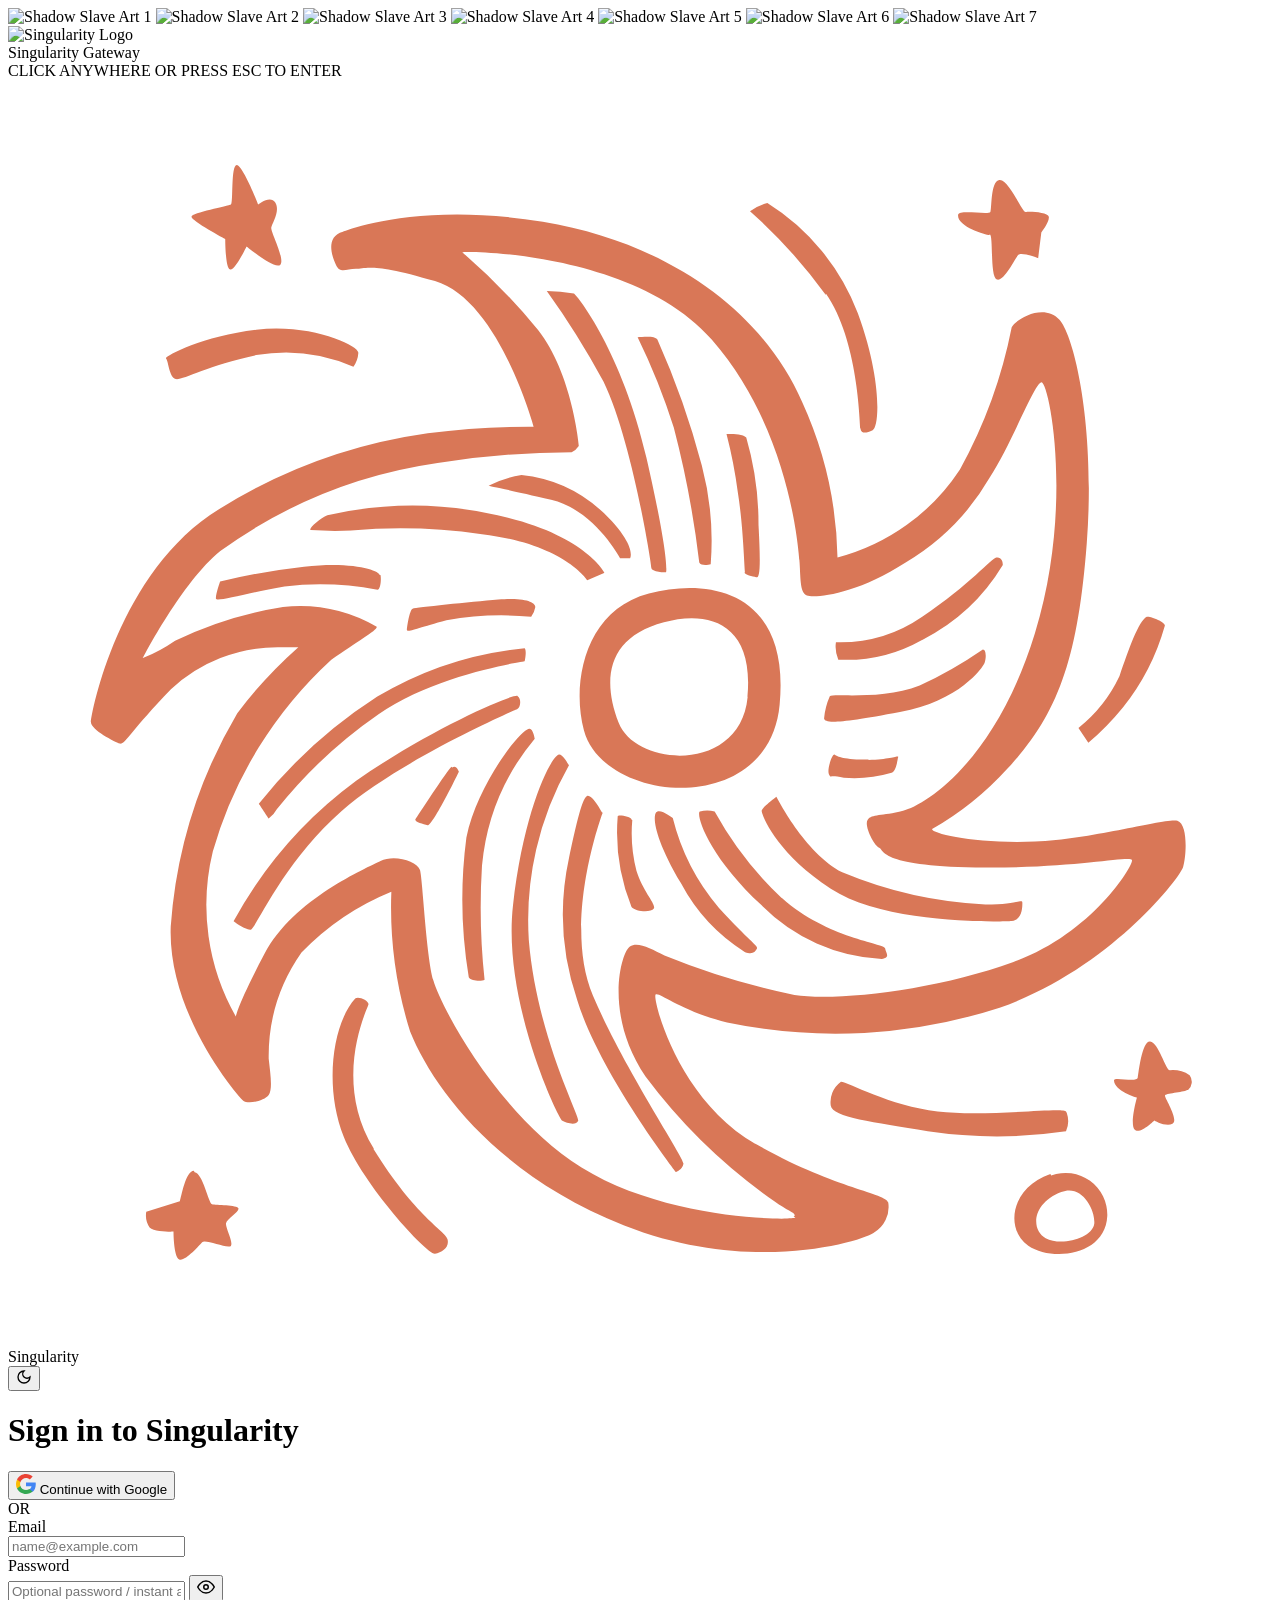
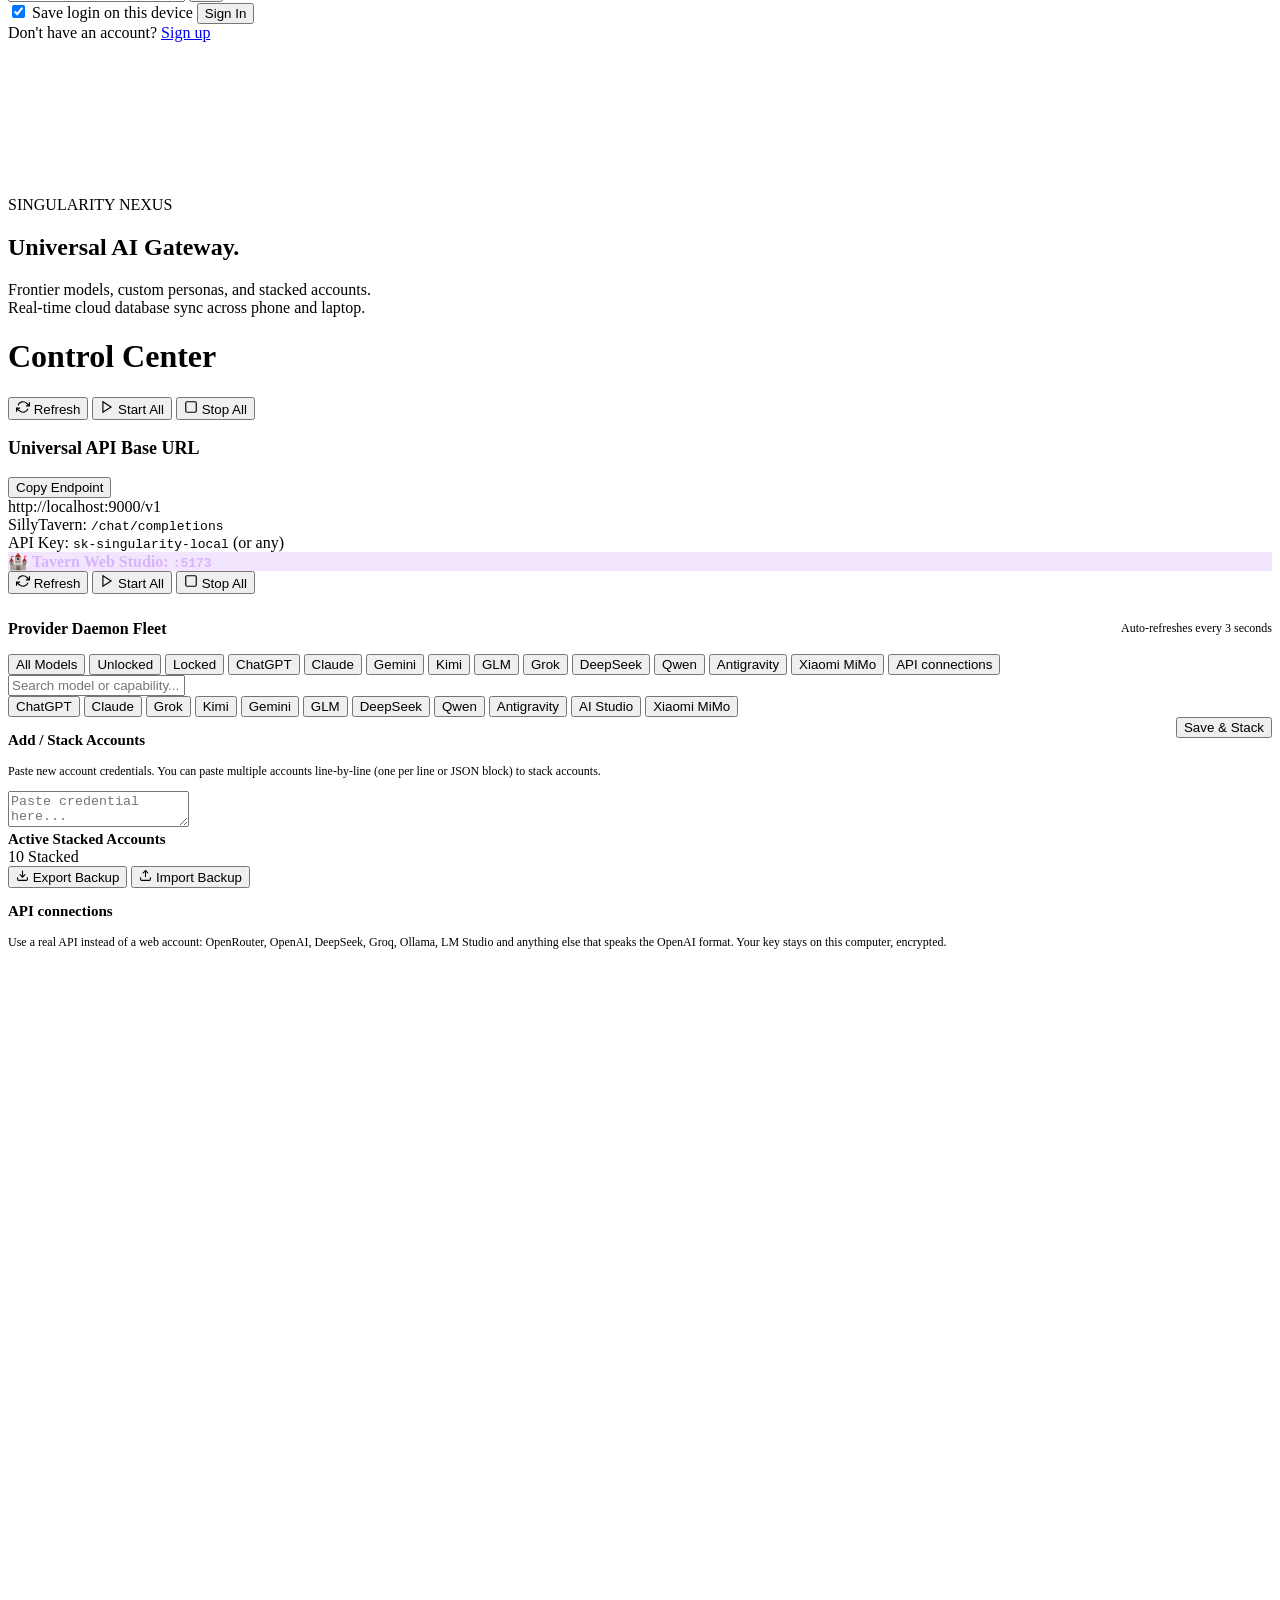
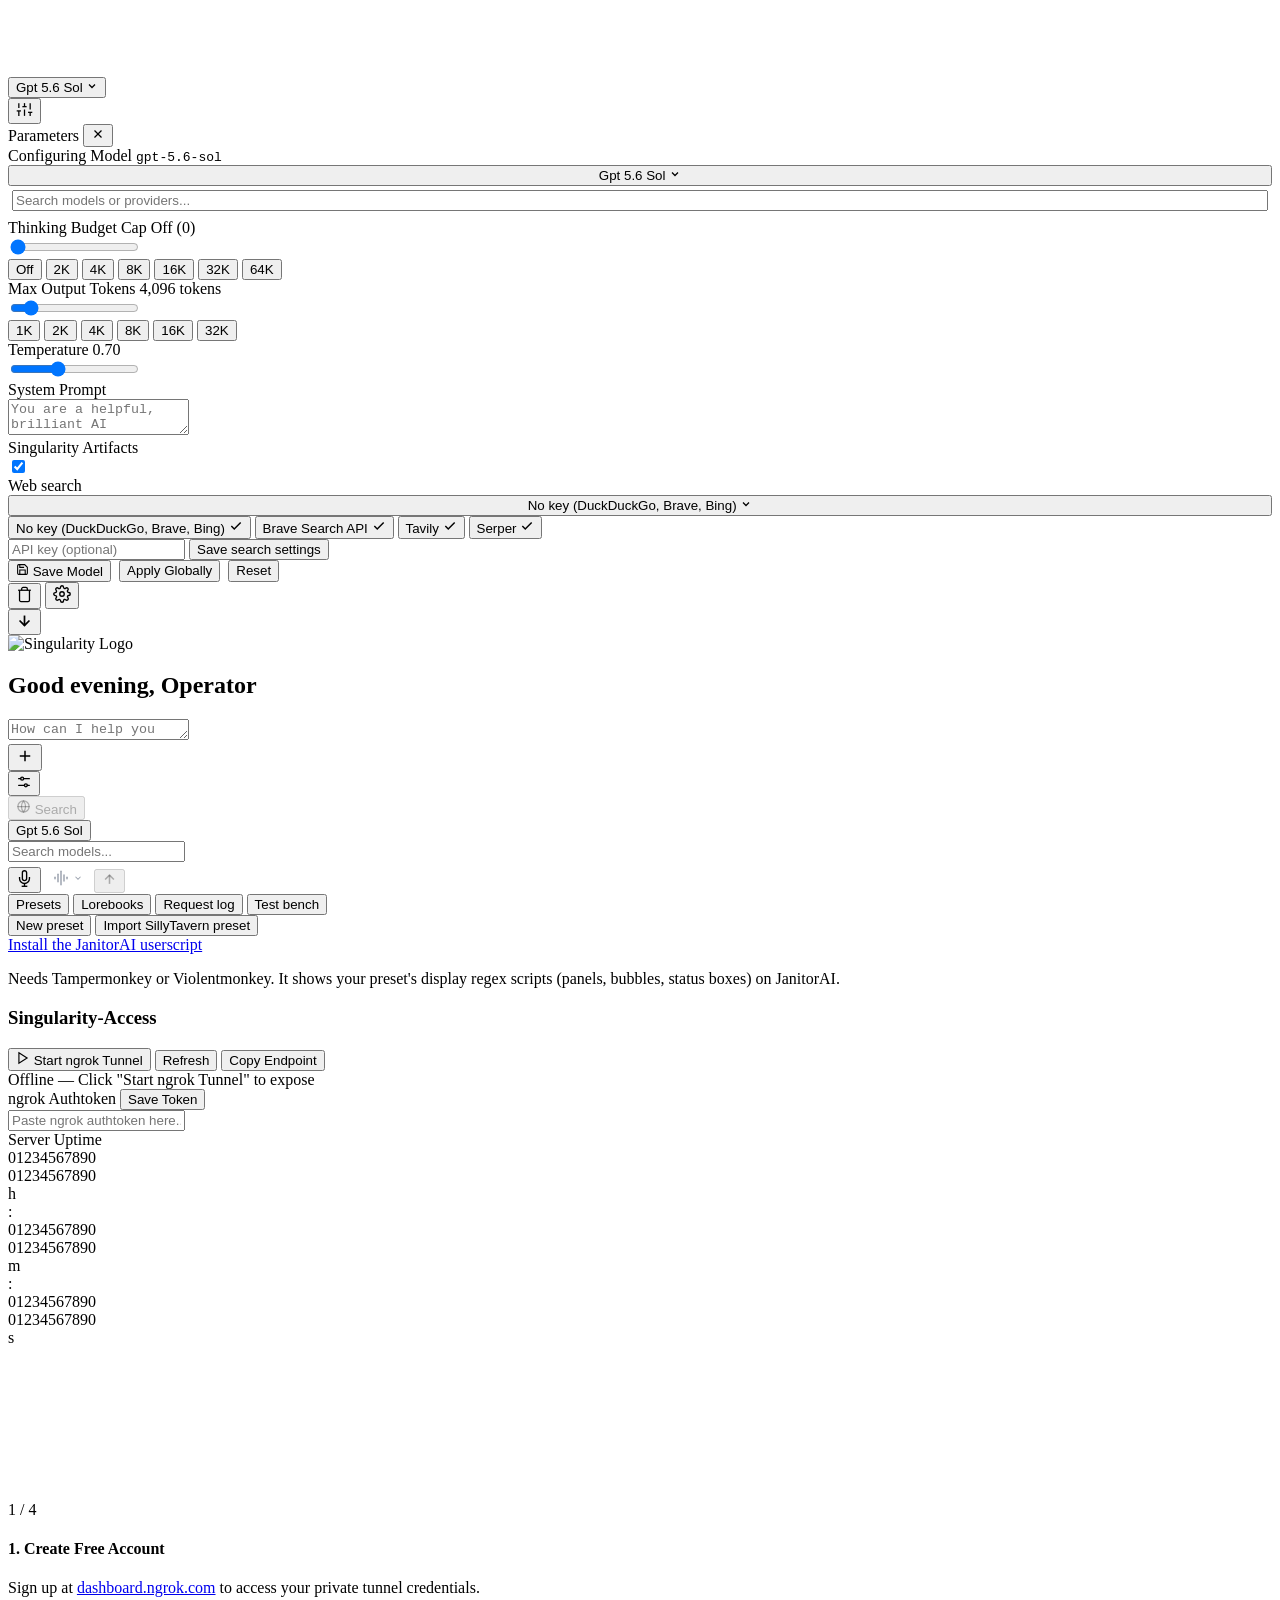
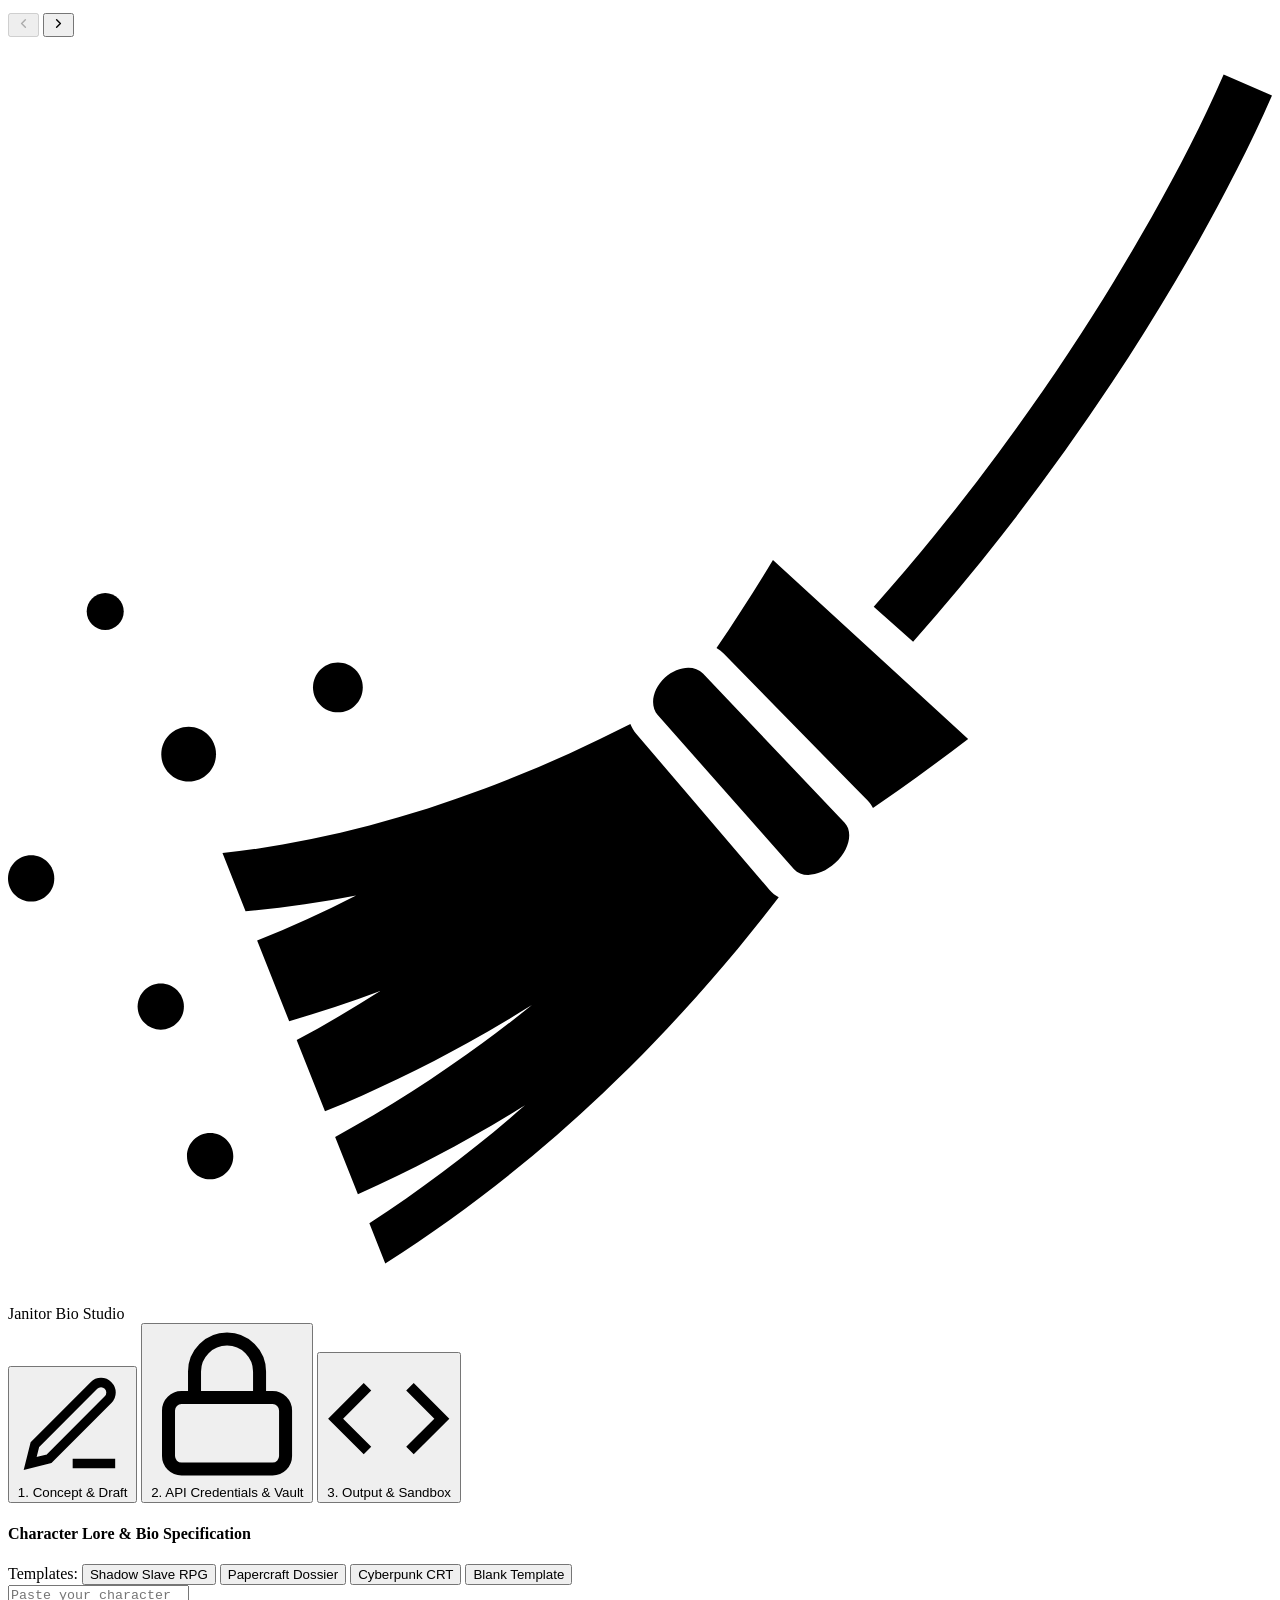
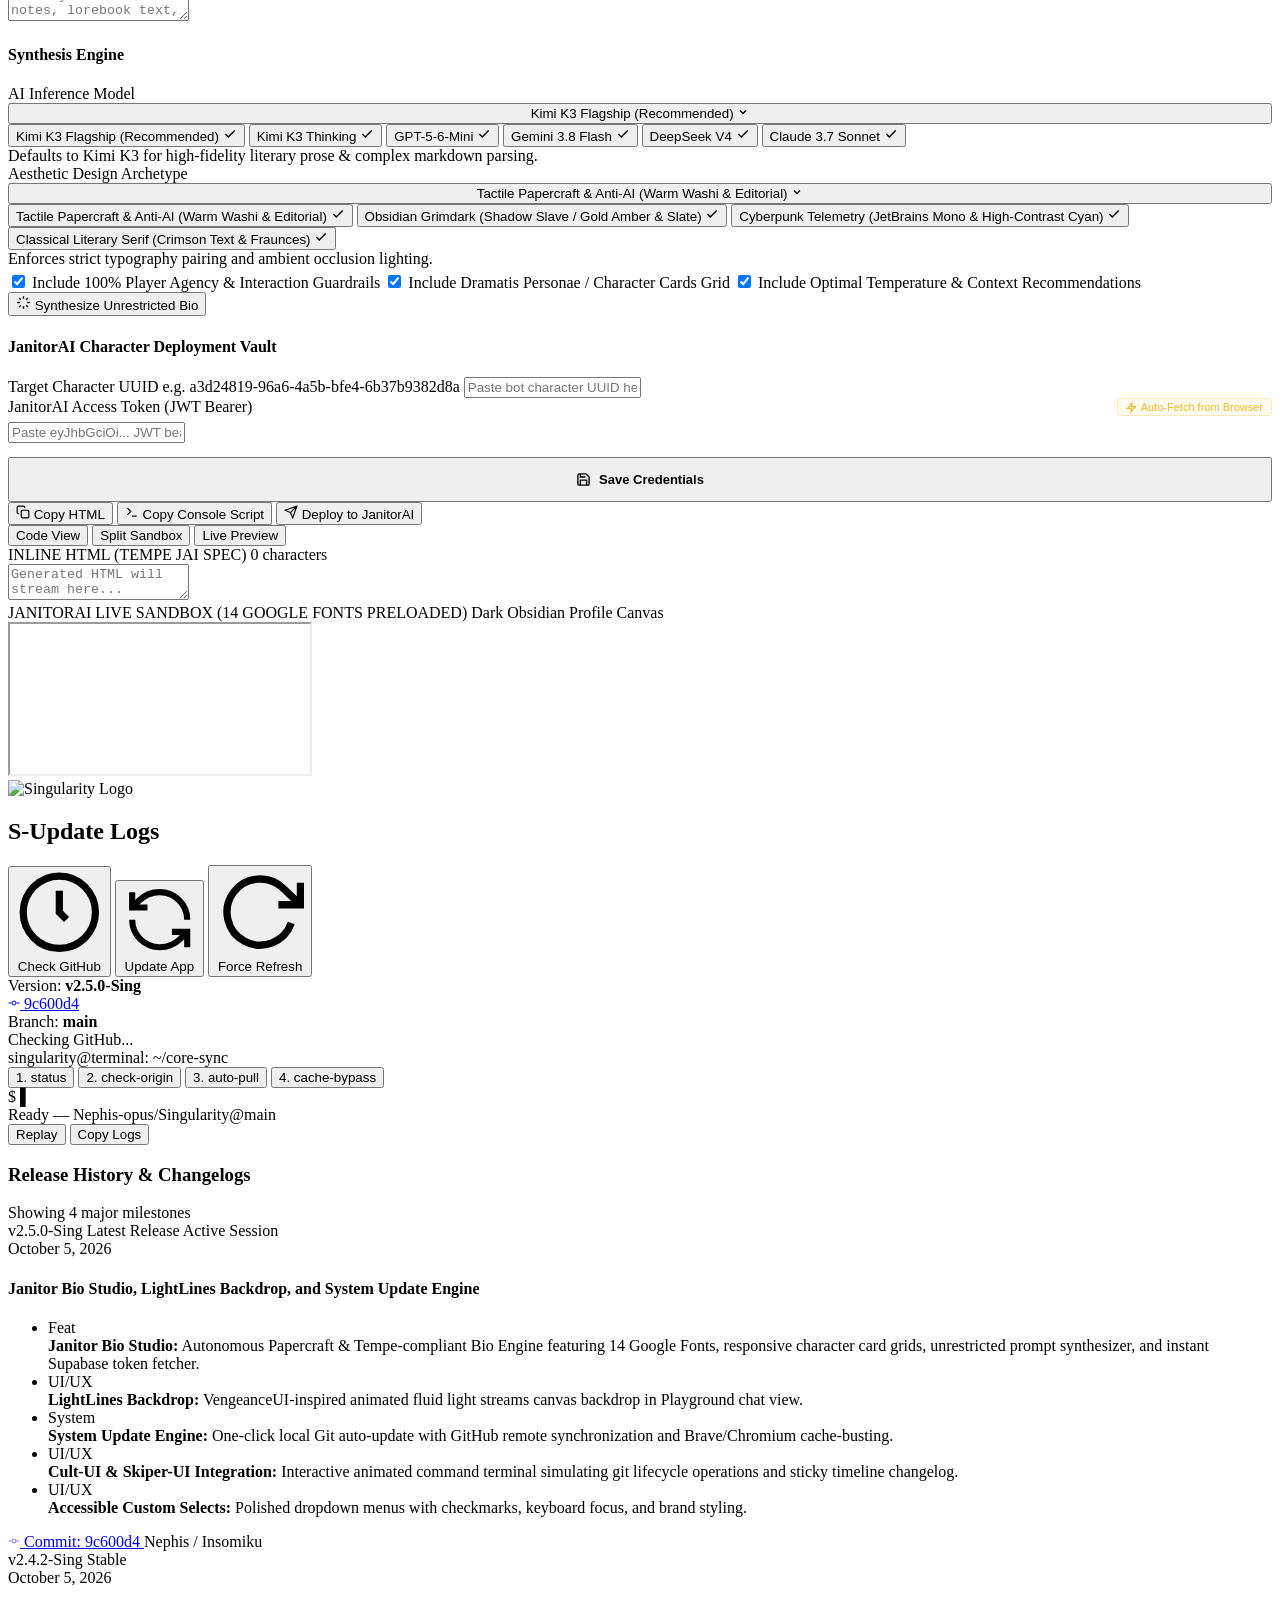
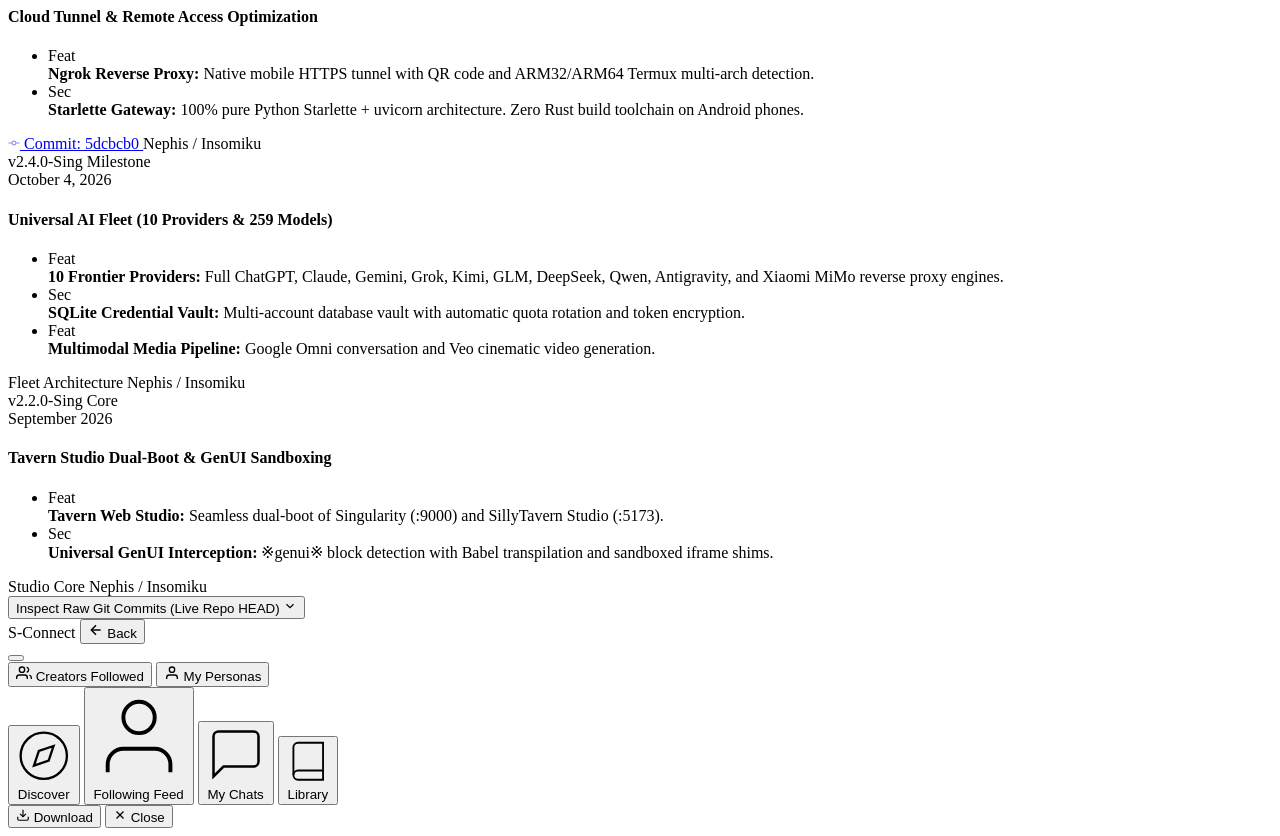
==== commit 70e60bf2: "feat: integrate Xiaomi MiMo AI, token autofetch, clean terminal UI & port auto-kill" ====
--- a/singularity/static/index.html
+++ b/singularity/static/index.html
@@ -13,7 +13,7 @@
   <title>Singularity</title>
   <link rel="icon" type="image/svg+xml" href="/logo.svg" />
   <link rel="apple-touch-icon" href="/static/icons/icon-192.png" />
-  <link rel="manifest" href="/manifest.json" />
+  <link rel="manifest" href="/static/manifest.json" />
 
   <!-- Preload Primary Anthropic Fonts -->
   <link rel="preload" href="/static/fonts/AnthropicSans-Text-Regular-Static.otf" as="font" type="font/otf" crossorigin />
@@ -778,6 +778,7 @@
               <button class="filter-btn" data-filter="deepseek">DeepSeek</button>
               <button class="filter-btn" data-filter="qwen">Qwen</button>
               <button class="filter-btn" data-filter="antigravity">Antigravity</button>
+              <button class="filter-btn" data-filter="mimo">Xiaomi MiMo</button>
               <button class="filter-btn" data-filter="external">API connections</button>
             </div>
             <input type="text" class="model-search-input" id="model-search"
@@ -803,6 +804,7 @@
               <button class="provider-tab-btn" data-p="qwen">Qwen</button>
               <button class="provider-tab-btn" data-p="antigravity">Antigravity</button>
               <button class="provider-tab-btn" data-p="aistudio">AI Studio</button>
+              <button class="provider-tab-btn" data-p="mimo">Xiaomi MiMo</button>
             </div>
 
             <!-- Dedicated Token Extraction & Account Safety Guide -->
@@ -2081,12 +2083,12 @@
                       <span class="skiper-date-tag">October 4, 2026</span>
                     </div>
 
-                    <h4 class="skiper-card-title">Universal AI Fleet (8 Providers &amp; 216 Models)</h4>
+                    <h4 class="skiper-card-title">Universal AI Fleet (10 Providers &amp; 259 Models)</h4>
 
                     <ul class="skiper-features-list">
                       <li class="skiper-feature-item">
                         <span class="skiper-feature-tag feat">Feat</span>
-                        <div class="skiper-feature-text"><strong>9 Frontier Providers:</strong> Full ChatGPT, Claude, Gemini, Grok, Kimi, GLM, DeepSeek, Qwen, and Antigravity reverse proxy engines.</div>
+                        <div class="skiper-feature-text"><strong>10 Frontier Providers:</strong> Full ChatGPT, Claude, Gemini, Grok, Kimi, GLM, DeepSeek, Qwen, Antigravity, and Xiaomi MiMo reverse proxy engines.</div>
                       </li>
                       <li class="skiper-feature-item">
                         <span class="skiper-feature-tag sec">Sec</span>
@@ -2902,10 +2904,10 @@
               <div class="claude-settings-row" data-search-text="fleet models catalog frontier gemini">
                 <div class="claude-settings-row-label">
                   <div class="claude-settings-item-title">Cataloged Frontier Models</div>
-                  <div class="claude-settings-item-desc">All ChatGPT, Claude, Gemini, Grok, DeepSeek, Kimi, GLM, Qwen, and Antigravity frontier models.</div>
+                  <div class="claude-settings-item-desc">All ChatGPT, Claude, Gemini, Grok, DeepSeek, Kimi, GLM, Qwen, Antigravity, and Xiaomi MiMo frontier models.</div>
                 </div>
                 <div class="claude-settings-row-control">
-                  <span style="font-family: var(--font-mono); font-weight: 700; color: var(--brand-primary); font-size: 14px;">216+ Models</span>
+                  <span style="font-family: var(--font-mono); font-weight: 700; color: var(--brand-primary); font-size: 14px;">259+ Models</span>
                 </div>
               </div>
               <div class="claude-settings-row" data-search-text="fleet database sqlite vault credentials">
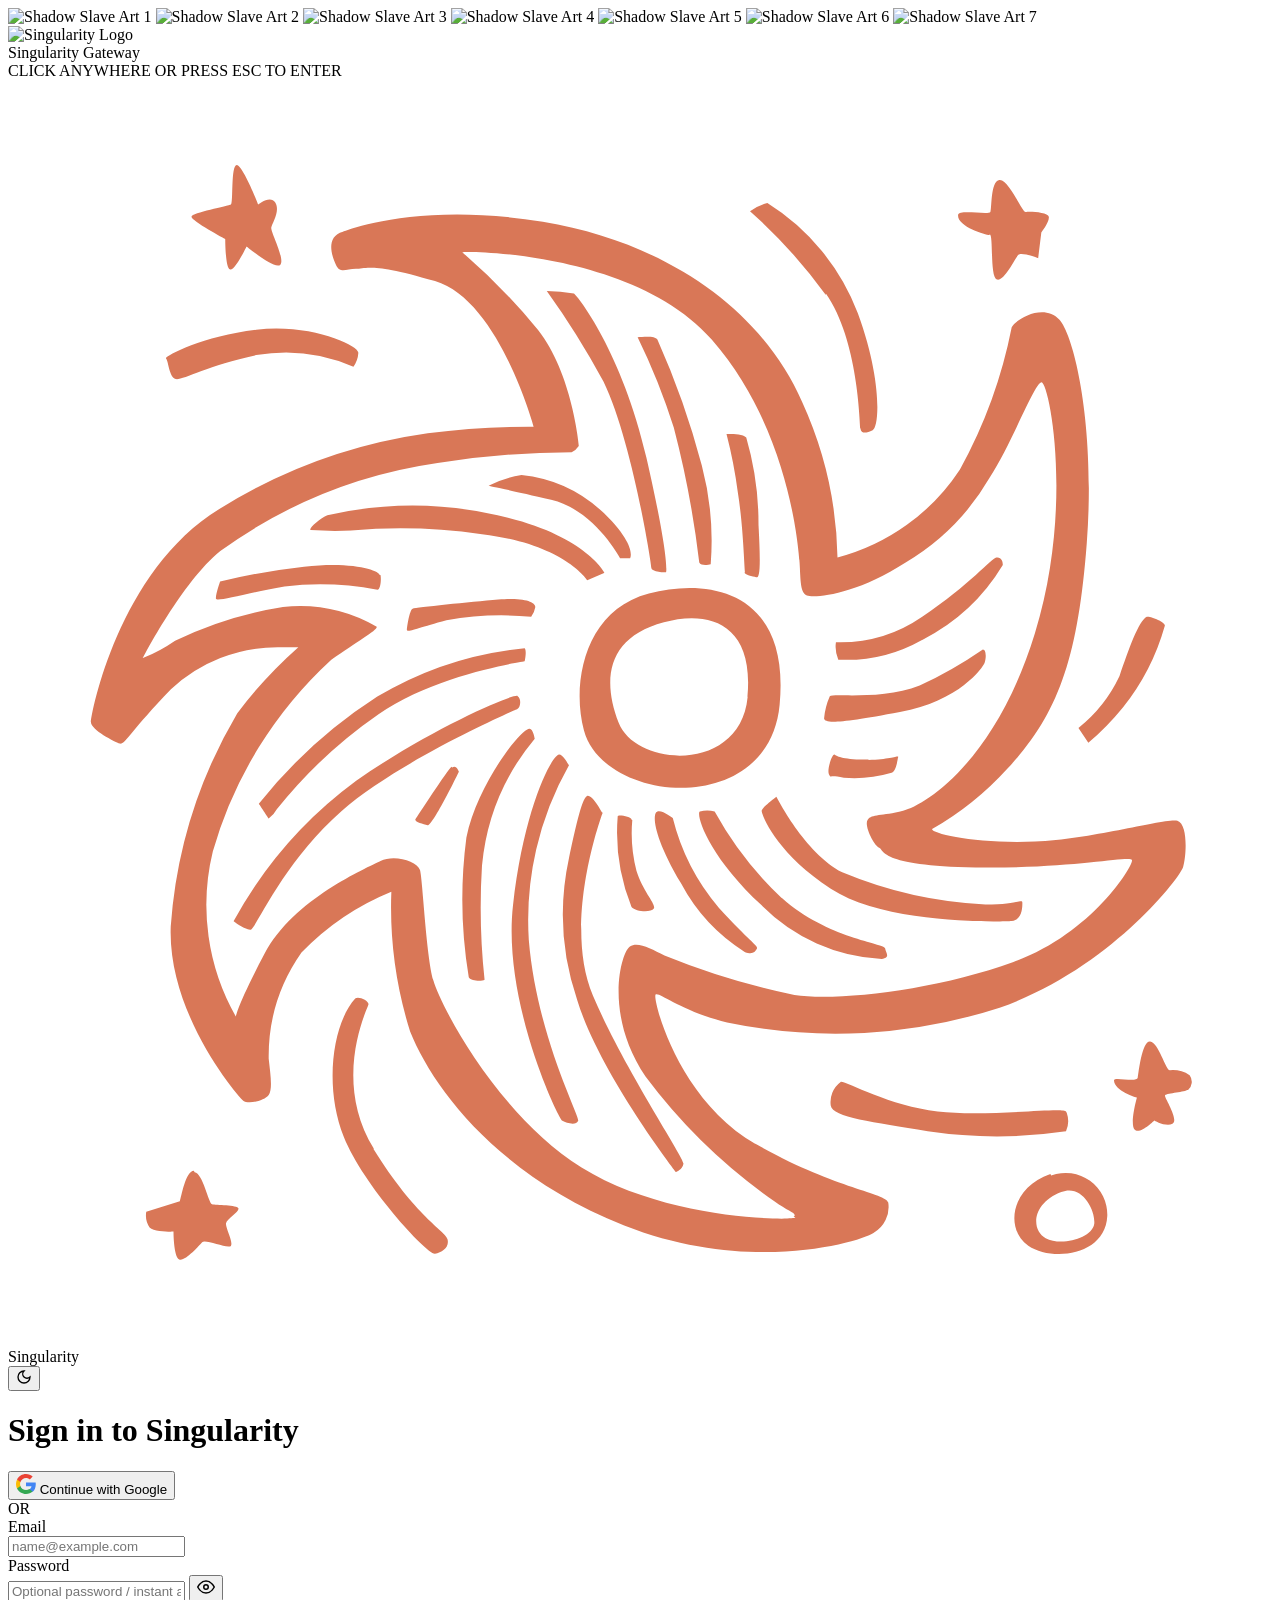
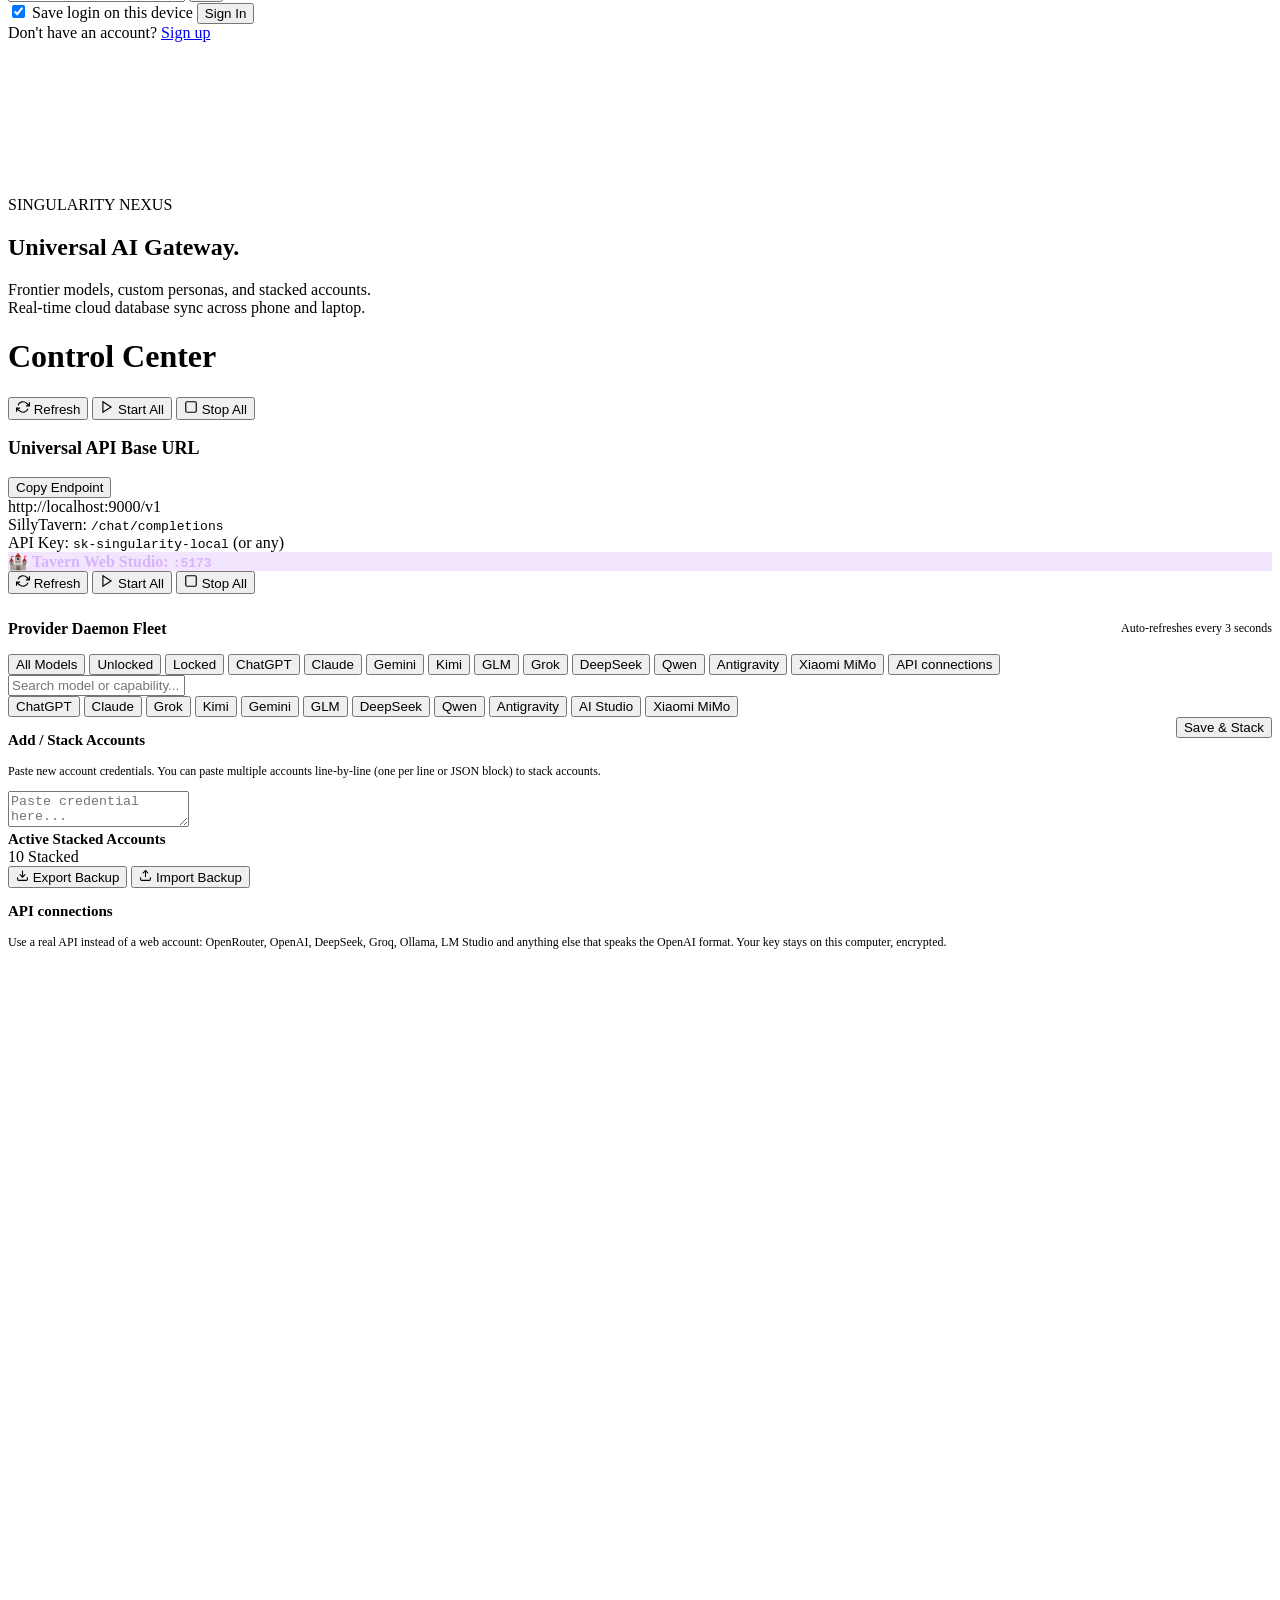
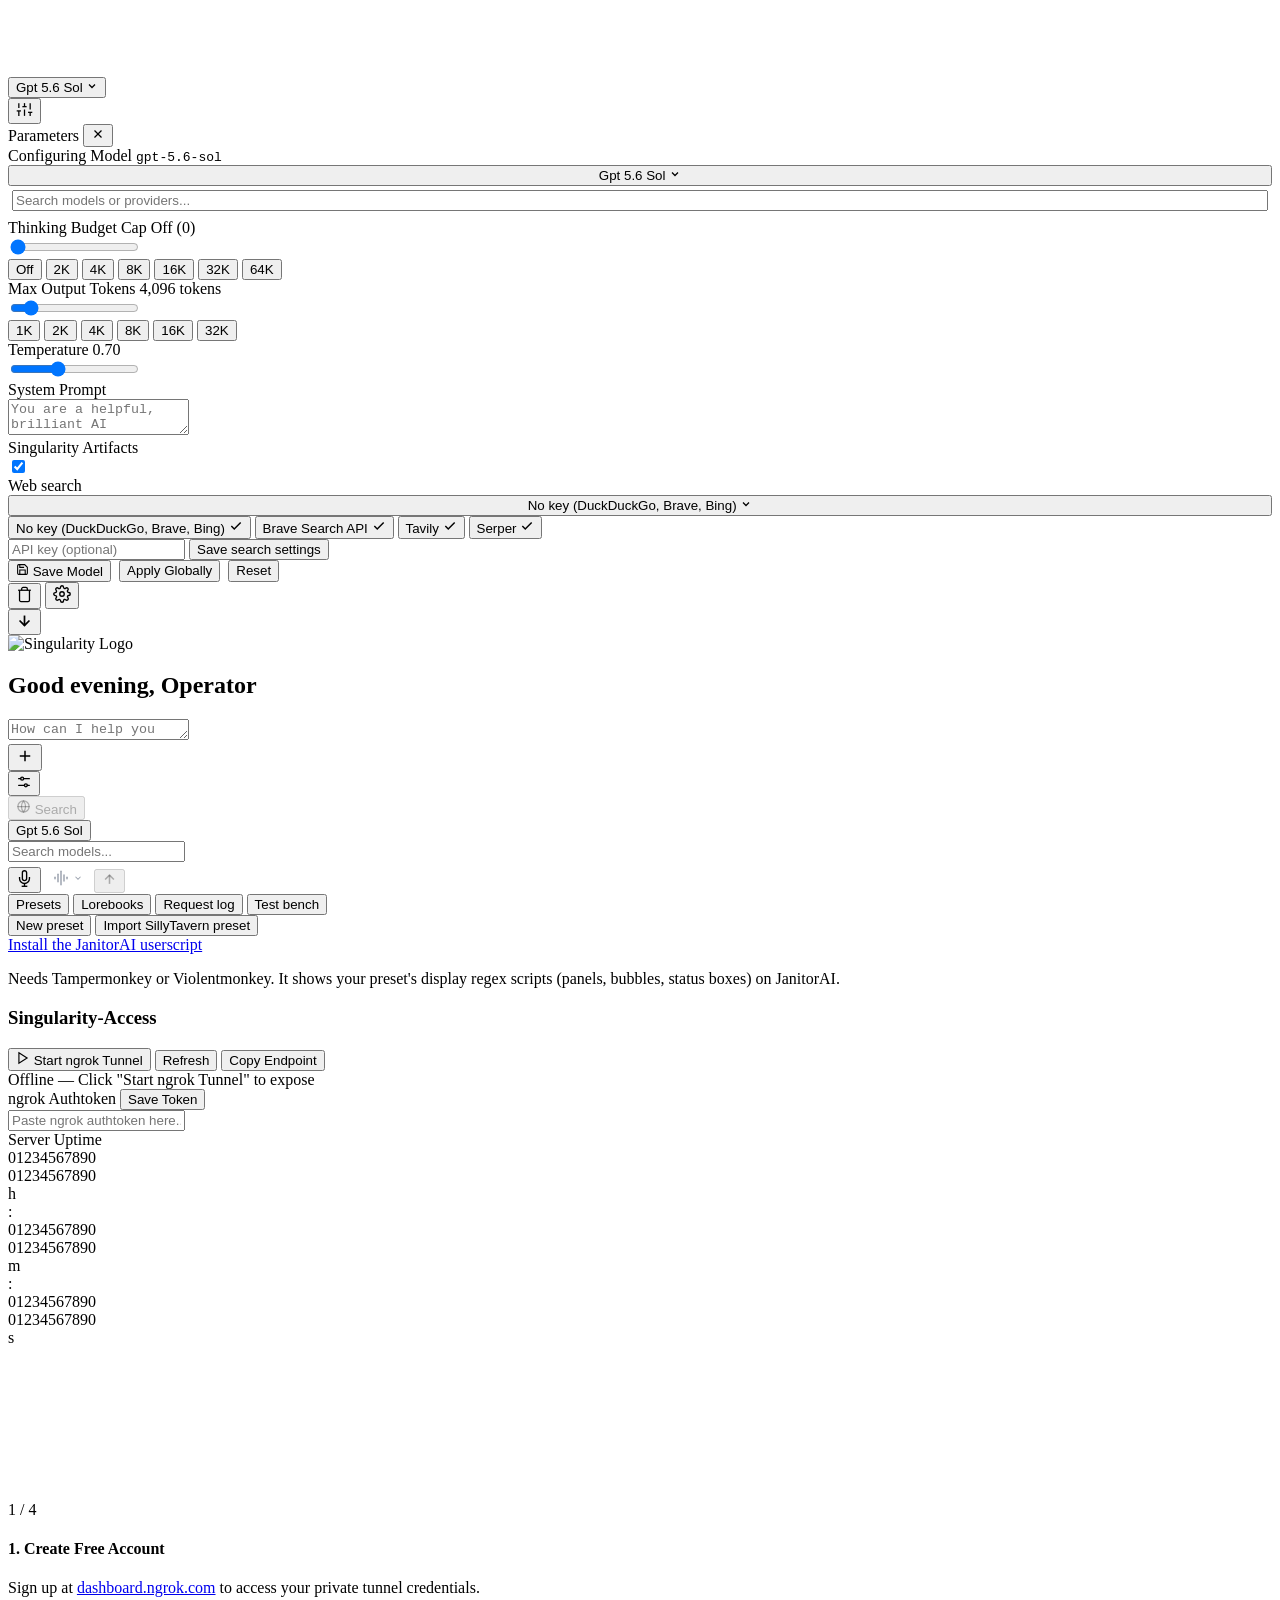
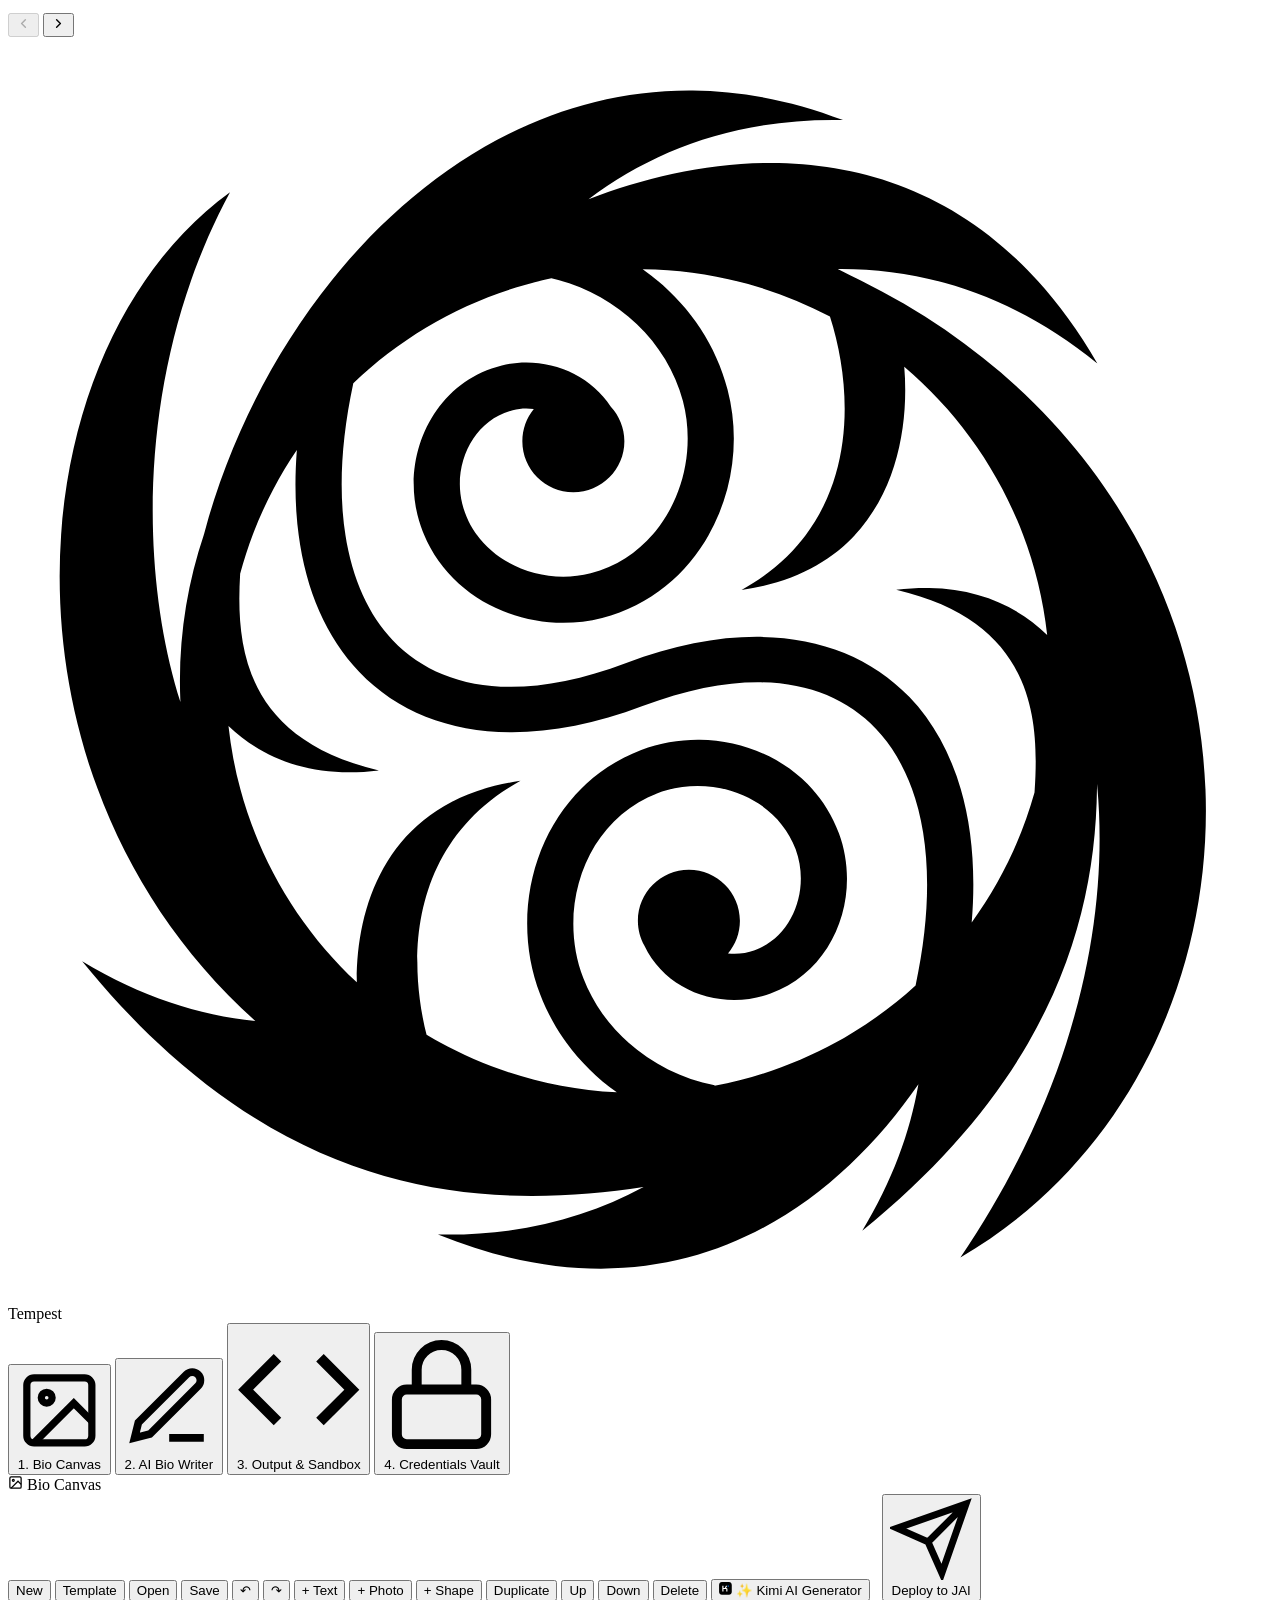
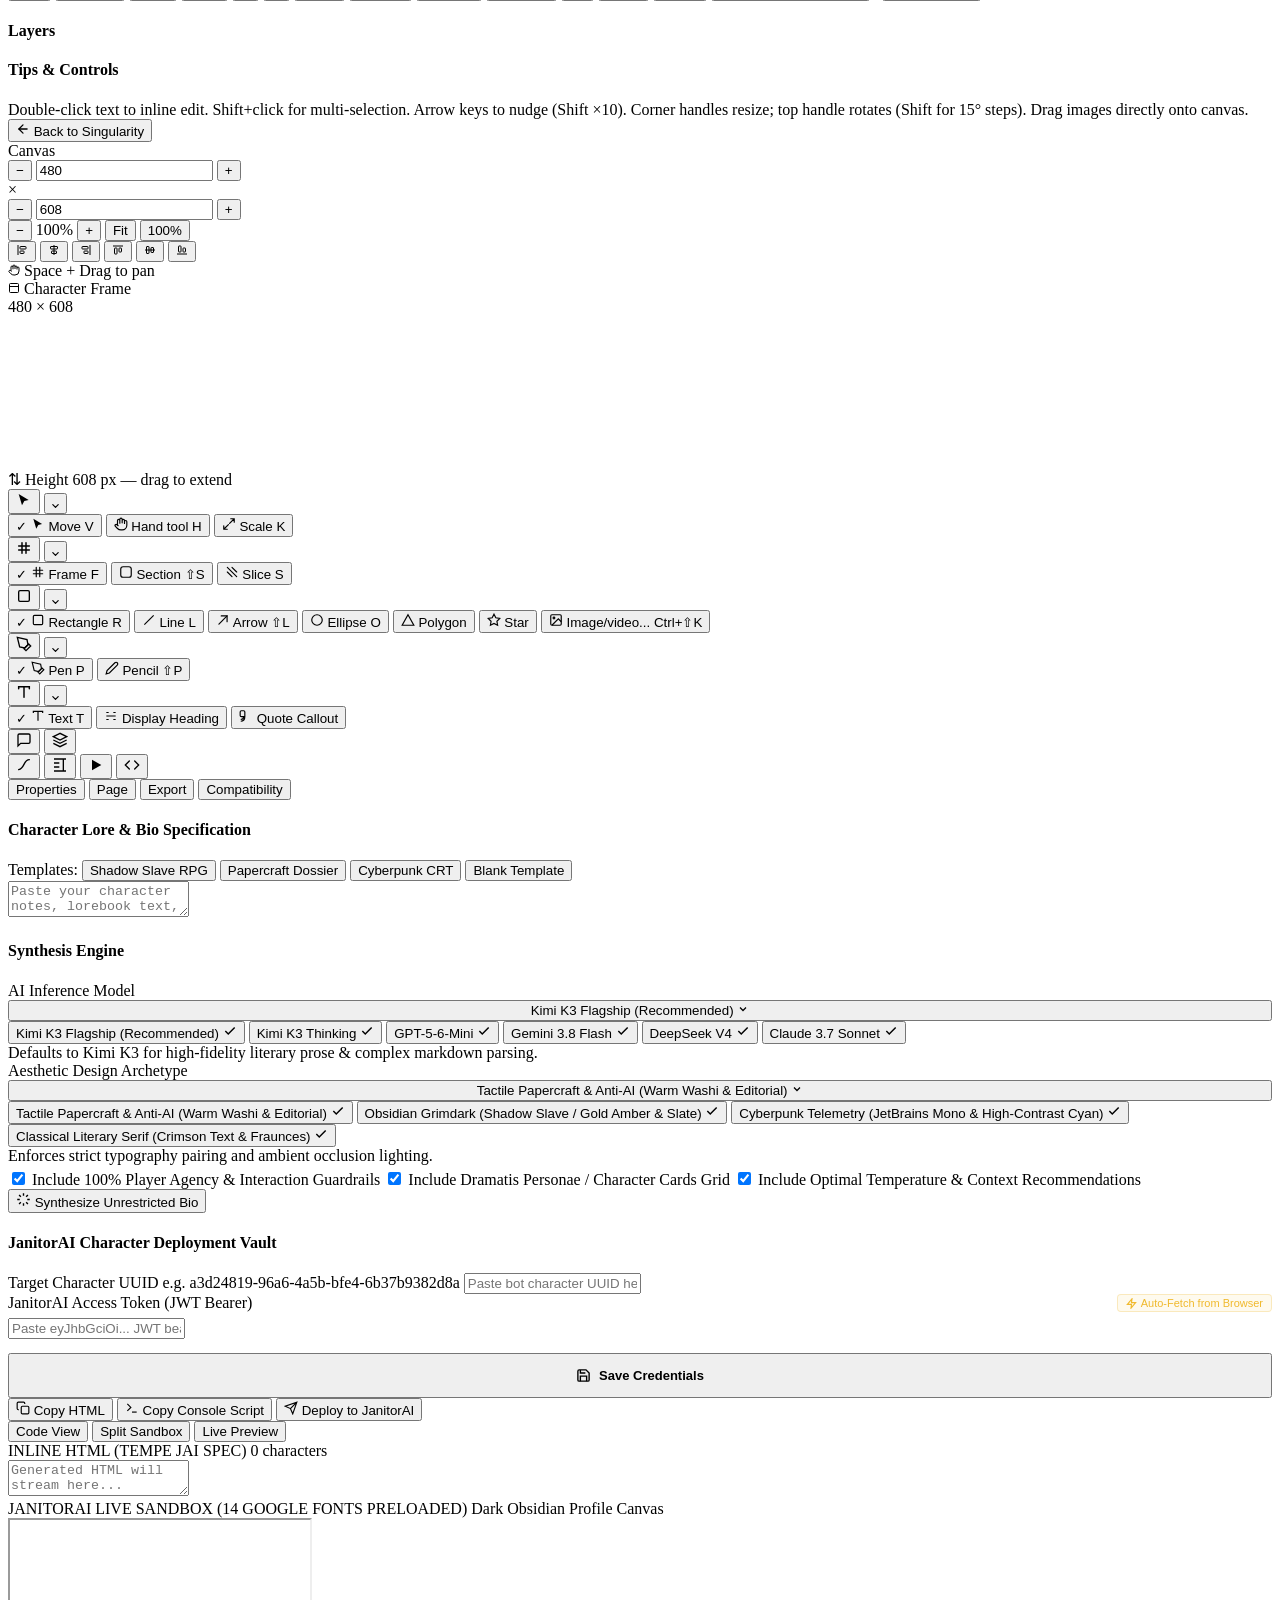
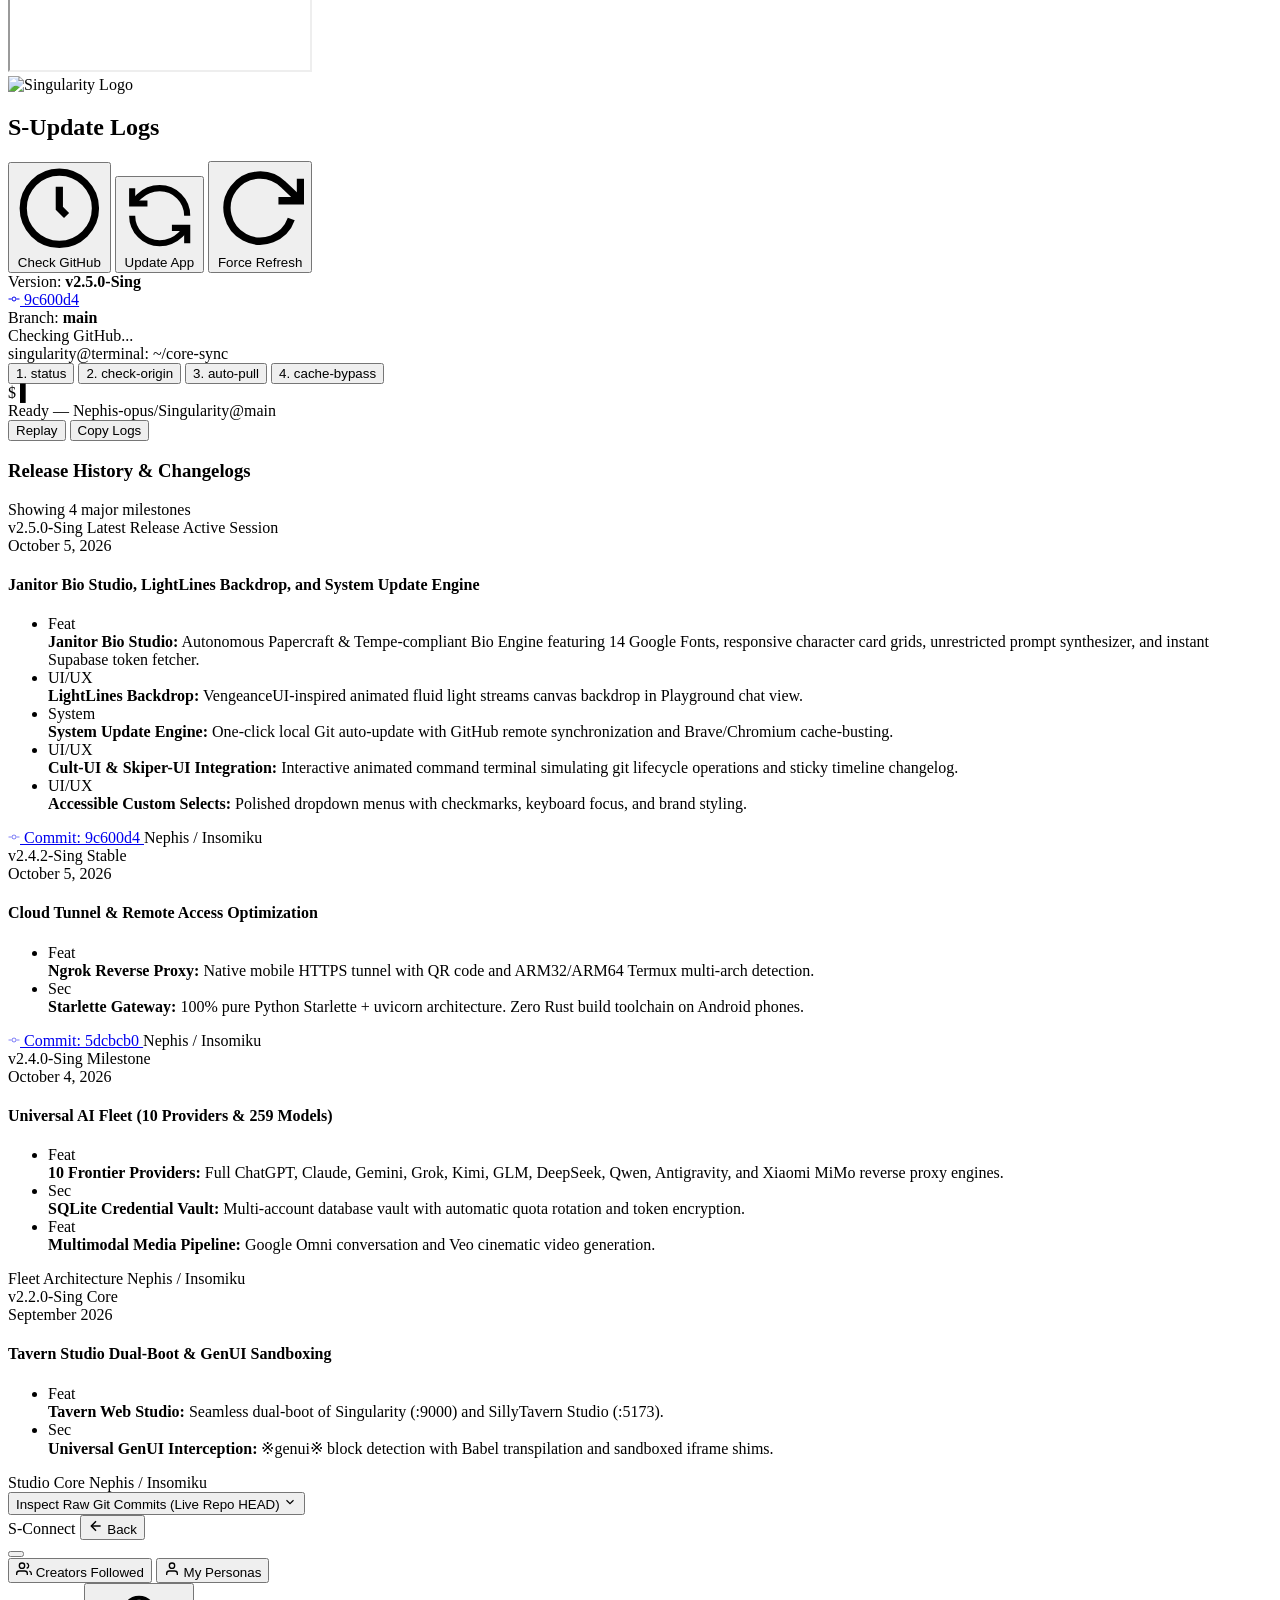
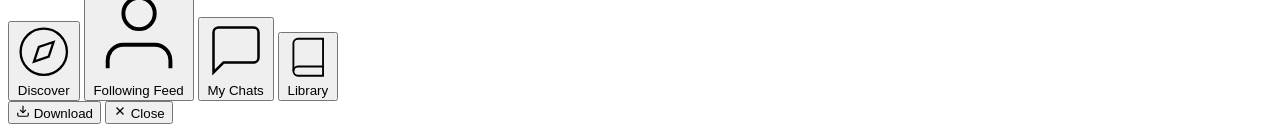
==== commit 028ea35b: "perf: optimize app latency, RAF streaming parser, GZip compression, and SQLite WAL vault" ====
--- a/singularity/static/index.html
+++ b/singularity/static/index.html
@@ -19,24 +19,27 @@
   <link rel="preload" href="/static/fonts/AnthropicSans-Text-Regular-Static.otf" as="font" type="font/otf" crossorigin />
   <link rel="preload" href="/static/fonts/AnthropicSerif-Display-Regular-Static.otf" as="font" type="font/otf" crossorigin />
 
-  <!-- Google Fonts: Plus Jakarta Sans, JetBrains Mono & Janitor AI Bio Fonts (14 official families) -->
+  <!-- Google Fonts: Asynchronously loaded to prevent render blocking on slow/offline connections -->
   <link rel="preconnect" href="https://fonts.googleapis.com" />
   <link rel="preconnect" href="https://fonts.gstatic.com" crossorigin />
   <link
     href="https://fonts.googleapis.com/css2?family=Berkshire+Swash&family=Crimson+Text:ital,wght@0,400;0,600;0,700;1,400&family=Dancing+Script:wght@400..700&family=Fraunces:ital,opsz,wght@0,9..144,400..800;1,9..144,400..800&family=Inter:wght@400;500;600;700;800&family=JetBrains+Mono:wght@400;500;600;700&family=Jura:wght@400;500;600;700&family=Lexend:wght@400;600;700&family=Monoton&family=Plus+Jakarta+Sans:wght@400;500;600;700;800&family=Poppins:ital,wght@0,400;0,600;0,700;1,400&family=Press+Start+2P&family=Rock+Salt&family=VT323&display=swap"
-    rel="stylesheet" />
+    rel="stylesheet"
+    media="print"
+    onload="this.media='all'" />
 
   <link rel="stylesheet" href="/static/tokens.css?v=61" />
   <link rel="stylesheet" href="/static/vendor/katex/katex.min.css?v=1" />
-  <link rel="stylesheet" href="/static/style.css?v=87" />
+  <link rel="stylesheet" href="/static/style.css?v=89" />
   <link rel="stylesheet" href="/static/tool-steps.css?v=7" />
   <link rel="stylesheet" href="/static/message-controls.css?v=4" />
   <link rel="stylesheet" href="/static/chat-management.css?v=2" />
   <link rel="stylesheet" href="/static/chat-modes.css?v=7" />
   <link rel="stylesheet" href="/static/presets.css?v=10" />
-  <link rel="stylesheet" href="/static/glass-dock.css?v=66" />
+  <link rel="stylesheet" href="/static/glass-dock.css?v=70" />
   <link rel="stylesheet" href="/static/preloader.css?v=2" />
-  <link rel="stylesheet" href="/static/janitor-bio.css?v=2" />
+  <link rel="stylesheet" href="/static/janitor-bio.css?v=7" />
+  <link rel="stylesheet" href="/static/janitor-canvas.css?v=9" />
   <link rel="stylesheet" href="/static/updates.css?v=2" />
   <link rel="stylesheet" href="/static/connect.css?v=38" />
   <link rel="stylesheet" href="/static/login-portal.css?v=2" />
@@ -1629,48 +1632,450 @@
             <!-- Header Hero -->
             <div class="bio-hero">
               <div class="bio-hero-brand">
-                <div class="bio-hero-icon-wrap" title="Janitor Bio Studio">
+                <div class="bio-hero-icon-wrap" title="Tempest">
                   <svg viewBox="0 0 512 512" fill="currentColor">
-                    <g transform="matrix(-1, 0, 0, 1, 512, 0)">
-                      <path d="M161.33,230.809C132.658,198.504,106.362,164.047,82.482,128c-11.926-18.02-23.265-36.443-33.857-55.246 C38.046,53.957,28.1,34.765,19.587,15.236L0,23.712c8.98,20.547,19.192,40.208,30.033,59.516 c10.885,19.295,22.459,38.128,34.663,56.558c24.422,36.846,51.305,72.065,80.679,105.182L161.33,230.809z"/>
-                      <path d="M225.014,247.51c-7.97-11.684-15.588-23.58-22.869-35.622L123.078,284.4 c12.614,9.669,25.477,18.986,38.56,27.894c0.571-1.092,1.274-2.102,2.153-2.988l58.323-59.539 C222.993,248.873,223.96,248.125,225.014,247.51z"/>
-                      <path d="M425.123,330.563c-53.84-5.765-110.566-24.327-165.226-52.294c-0.557,1.428-1.319,2.769-2.344,3.955 l-54.133,63.37c-1.011,1.201-2.256,2.132-3.618,2.856c21.14,27.595,44.698,54.251,71.127,79.274 c26.415,25.016,55.744,48.39,88.254,69.04l6.446-16.269c-22.562-14.687-43.541-30.737-63.026-47.768 c21.536,13.376,44.127,25.499,67.669,36.062l9.216-23.214c-28.525-15.639-55.1-33.681-79.713-53.43 c26.561,16.57,54.588,31.125,83.83,43.043l11.456-28.861c-11.588-6.19-22.883-12.834-33.842-19.873 c12.175,4.57,24.481,8.658,36.89,12.225l12.98-32.736c-13.582-5.406-26.957-11.493-40.084-18.233 c15.061,2.974,30.019,5.106,44.772,6.417L425.123,330.563z"/>
-                      <path d="M245.877,259.465c-4.982-4.571-11.852-5.347-15.398-1.634l-57.37,60.455 c-3.56,3.714-1.861,11.075,3.867,16.335c5.743,5.274,13.259,6.322,16.643,2.454l55.202-62.432 C252.22,270.782,250.857,264.035,245.877,259.465z"/>
-                      <path d="M438.821,301.592c6.124,0,11.09-4.96,11.09-11.076c0-6.109-4.966-11.075-11.09-11.075 c-6.109,0-11.075,4.966-11.075,11.075C427.746,296.632,432.712,301.592,438.821,301.592z"/>
-                      <path d="M472.62,225.205c-4.147,0-7.501,3.354-7.501,7.501c0,4.146,3.354,7.501,7.501,7.501 c4.146,0,7.501-3.355,7.501-7.501C480.121,228.56,476.766,225.205,472.62,225.205z"/>
-                      <path d="M450.117,383.348c-5.186,0-9.376,4.19-9.376,9.376c0,5.178,4.19,9.376,9.376,9.376 c5.186,0,9.376-4.198,9.376-9.376C459.493,387.538,455.303,383.348,450.117,383.348z"/>
-                      <path d="M502.624,331.464c-5.186,0-9.376,4.19-9.376,9.376c0,5.179,4.19,9.376,9.376,9.376 c5.186,0,9.376-4.198,9.376-9.376C512,335.654,507.81,331.464,502.624,331.464z"/>
-                      <path d="M430.119,443.978c-5.186,0-9.376,4.19-9.376,9.376c0,5.178,4.19,9.376,9.376,9.376 c5.186,0,9.376-4.198,9.376-9.376C439.496,448.168,435.306,443.978,430.119,443.978z"/>
-                      <path d="M378.36,273.551c5.582,0,10.094-4.513,10.094-10.087c0-5.56-4.512-10.072-10.094-10.072 c-5.553,0-10.065,4.513-10.065,10.072C368.295,269.038,372.807,273.551,378.36,273.551z"/>
-                    </g>
+                    <path fill="currentColor" d="M277.38 21.66c-96.948-.878-173.34 86.818-197.982 179.76 0 .002 0 .004-.002.006-6.326 18.67-9.757 38.666-9.757 59.455 0 2.836.074 5.654.2 8.458-17.562-55.274-17.086-137.757 20.086-206.48C2.272 126.67-9.832 299.917 100.182 398.58c-22.78-2.325-46.352-9.837-70.147-24.225 78.56 96.676 160.54 101.437 227.393 91.487-23.15 12.557-50.73 19.886-83.272 19.228 92.947 37.552 157.73-7.642 194.62-60.908-3.368 19.416-10.61 39.33-22.75 59.406 75.302-61.19 94.838-124.455 95.097-181.033 5.027 52.445-7.262 120.805-55.344 191.85 137.474-80.25 141.267-308.97-44.49-397.783-1.718-.905-3.454-1.778-5.204-2.63 34.773-.313 70.898 10.356 105.168 38.25-54.364-94.094-142.49-91.19-206.094-66.456 26.697-20.213 60.655-32.96 103.078-32.102-20.95-8.053-41.322-11.827-60.86-12.004zm-20.292 72.42c27.385.31 53.167 7.19 75.85 19.15 11.03 34.65 10.764 85.084-35.82 110.73 57.38-8.063 68.747-56.41 65.92-90.386 31.604 26.8 53.065 65.168 57.894 108.617-11.442-11.052-27.03-18.682-47.832-18.995-4.228-.063-8.67.175-13.336.748 56.35 13.146 58.046 52.722 56.037 82.108-5.366 19.175-14.072 36.942-25.445 52.647 3.265-39.063-5.52-70.67-25.205-91.312-25.207-26.433-66.802-31.98-114.732-13.826-43.58 16.5-75.458 10.803-94.588-9.257-18.553-19.456-26.513-55.153-15.96-104.09 21.894-20.92 49.49-35.916 80.237-42.47 25.205 5.698 46.725 24.76 53.276 49.736 7.63 29.088-7.855 62.162-37.375 69.75-21.748 5.59-46.478-6.097-52.008-28.185-3.99-15.936 4.575-33.99 20.47-37.873 2.803-.685 5.7-.813 8.51-.447-2.895 3.556-4.636 8.09-4.636 13.033 0 11.41 9.25 20.662 20.662 20.662 11.41 0 20.664-9.25 20.664-20.662 0-5.404-2.092-10.308-5.488-13.99-9.197-14.293-27.572-20.797-44.147-16.748-26.926 6.576-40.487 35.292-34.16 60.564 8.268 33.023 43.65 49.744 74.785 41.742 40.45-10.398 60.882-54.14 50.797-92.59-5.31-20.24-17.91-37.11-34.37-48.656zm-140.086 73.168c-2.947 38.434 5.85 69.552 25.305 89.953 25.207 26.434 66.8 31.985 114.73 13.835h.002c43.58-16.508 75.457-10.814 94.587 9.246 18.525 19.428 26.487 55.05 16.002 103.878-22.39 20.436-50.385 34.833-81.43 40.66l.038-.205c-23.698-4.616-44.6-20.994-53.21-43.424-10.99-28.622 1.01-63.88 30.083-74.895 21.448-8.124 47.847.96 55.943 22.767 5.85 15.76-.836 35.1-16.582 40.848-3.484 1.272-7.217 1.67-10.818 1.28 3.006-3.587 4.82-8.207 4.82-13.254 0-11.412-9.252-20.665-20.663-20.665-11.413 0-20.664 9.254-20.664 20.666 0 3.68.973 7.13 2.66 10.123 9.034 19.034 32.092 26.332 51.073 19.403v-.002c26.41-9.642 36.89-40.114 27.69-64.9-9.013-24.28-32.39-37.62-56.384-37.894-8-.092-16.066 1.267-23.694 4.156-39.625 15.01-55.365 61.408-40.908 99.065 6.25 16.277 17.272 29.828 31.018 39.603-28.09-1.413-54.325-9.757-77.05-23.347-8.506-34.05-5.113-79.09 38.048-102.854-52.583 7.39-66.514 48.602-66.303 81.59-28.446-26.552-47.57-62.952-51.986-103.816 13.757 13.168 33.46 21.397 60.93 18.024-54.79-12.782-57.916-50.575-56.2-79.67 4.867-18.134 12.7-35.044 22.962-50.17z"/>
                   </svg>
                 </div>
                 <div class="bio-hero-title-area">
-                  <div class="bio-hero-title">Janitor Bio Studio</div>
+                  <div class="bio-hero-title">Tempest</div>
                 </div>
               </div>
 
               <!-- Sub-tab Navigation -->
               <div class="bio-subnav" role="tablist">
-                <button type="button" class="bio-subnav-btn active" data-subtab="concept" role="tab" aria-selected="true">
+                <button type="button" class="bio-subnav-btn active" data-subtab="canvas" role="tab" aria-selected="true">
+                  <svg viewBox="0 0 24 24" fill="none" stroke="currentColor" stroke-width="2"><rect x="3" y="3" width="18" height="18" rx="2"></rect><circle cx="8.5" cy="8.5" r="1.5"></circle><polyline points="21 15 16 10 5 21"></polyline></svg>
+                  1. Bio Canvas
+                </button>
+                <button type="button" class="bio-subnav-btn" data-subtab="concept" role="tab" aria-selected="false">
                   <svg viewBox="0 0 24 24" fill="none" stroke="currentColor" stroke-width="2"><path d="M12 20h9"></path><path d="M16.5 3.5a2.121 2.121 0 0 1 3 3L7 19l-4 1 1-4L16.5 3.5z"></path></svg>
-                  1. Concept &amp; Draft
-                </button>
-                <button type="button" class="bio-subnav-btn" data-subtab="auth" role="tab" aria-selected="false">
-                  <svg viewBox="0 0 24 24" fill="none" stroke="currentColor" stroke-width="2"><rect x="3" y="11" width="18" height="11" rx="2" ry="2"></rect><path d="M7 11V7a5 5 0 0 1 10 0v4"></path></svg>
-                  2. API Credentials &amp; Vault
+                  2. AI Bio Writer
                 </button>
                 <button type="button" class="bio-subnav-btn" data-subtab="output" role="tab" aria-selected="false">
                   <svg viewBox="0 0 24 24" fill="none" stroke="currentColor" stroke-width="2"><polyline points="16 18 22 12 16 6"></polyline><polyline points="8 6 2 12 8 18"></polyline></svg>
                   3. Output &amp; Sandbox
                 </button>
+                <button type="button" class="bio-subnav-btn" data-subtab="auth" role="tab" aria-selected="false">
+                  <svg viewBox="0 0 24 24" fill="none" stroke="currentColor" stroke-width="2"><rect x="3" y="11" width="18" height="11" rx="2" ry="2"></rect><path d="M7 11V7a5 5 0 0 1 10 0v4"></path></svg>
+                  4. Credentials Vault
+                </button>
               </div>
             </div>
 
             <!-- View Stage -->
             <div class="bio-view-stage">
-              <!-- TAB 1: CONCEPT & DRAFT -->
-              <div class="bio-tab-content active" id="bio-subtab-concept">
+              <!-- TAB 1: BIO CANVAS (Visual Cover & Layout Studio) -->
+              <div class="bio-tab-content active" id="bio-subtab-canvas">
+                <div class="bio-canvas-app">
+                  <!-- Top Instrument Toolbar -->
+                  <div class="bio-canvas-top">
+                    <div class="bio-canvas-brand">
+                      <svg width="15" height="15" viewBox="0 0 24 24" fill="none" stroke="currentColor" stroke-width="2"><rect x="3" y="3" width="18" height="18" rx="2"></rect><circle cx="8.5" cy="8.5" r="1.5"></circle><polyline points="21 15 16 10 5 21"></polyline></svg>
+                      <span>Bio Canvas</span>
+                    </div>
+                    <button type="button" class="bio-c-btn" id="c-b-new" title="Create New Canvas">New</button>
+                    <button type="button" class="bio-c-btn" id="c-b-tpl" title="Load Character Template">Template</button>
+                    <button type="button" class="bio-c-btn" id="c-b-open" title="Open Bio Canvas JSON">Open</button>
+                    <button type="button" class="bio-c-btn" id="c-b-save" title="Ctrl+S: Save/Download Project JSON">Save</button>
+                    <span class="bio-canvas-sep"></span>
+                    <button type="button" class="bio-c-btn" id="c-b-un" title="Undo (Ctrl+Z)">↶</button>
+                    <button type="button" class="bio-c-btn" id="c-b-re" title="Redo (Ctrl+Y)">↷</button>
+                    <span class="bio-canvas-sep"></span>
+                    <button type="button" class="bio-c-btn" data-add="text" title="Add Text Layer">+ Text</button>
+                    <button type="button" class="bio-c-btn" data-add="img" title="Add Photo Layer">+ Photo</button>
+                    <button type="button" class="bio-c-btn" data-add="rect" title="Add Shape/Gradient Layer">+ Shape</button>
+                    <span class="bio-canvas-sep"></span>
+                    <button type="button" class="bio-c-btn" id="c-b-dup" title="Duplicate (Ctrl+D)">Duplicate</button>
+                    <button type="button" class="bio-c-btn" id="c-b-up" title="Bring Layer Up">Up</button>
+                    <button type="button" class="bio-c-btn" id="c-b-dn" title="Send Layer Down">Down</button>
+                    <button type="button" class="bio-c-btn" id="c-b-del" title="Delete Layer">Delete</button>
+                    <span class="bio-canvas-sep"></span>
+                    <button type="button" class="bio-c-btn ai-btn" id="c-b-ai" title="AI Auto-Layout & Design Generator">
+                      <svg viewBox="0 0 512 512" fill="currentColor" width="13" height="13"><path d="M503 114.333v280c0 60.711-49.29 110-110 110H113c-60.711 0-110-49.289-110-110v-280c0-60.71 49.289-110 110-110h280c60.71 0 110 49.29 110 110z"/><path d="M342.065 189.759c1.886-2.42 3.541-4.63 5.289-6.77.81-1.007.74-1.771-.046-2.824-7.58-9.965-8.298-21.028-3.935-32.254 3.275-8.448 10.52-12.406 19.373-13.25 5.52-.521 10.936.046 15.959 2.73 6.596 3.53 10.438 8.912 11.688 16.341.995 5.926.81 11.712-.868 17.452-2.974 10.161-10.277 15.427-20.287 16.758-8.31 1.11-16.734 1.25-25.113 1.817-.648.046-1.308 0-2.06 0z" fill="#027aff"/><path d="M321.512 144.254h-50.064l-39.637 90.384h-56.036v-89.99H131v232.868h44.787v-98.103h78.973c13.598 0 26.015-7.927 31.744-20.252v118.355h44.787v-98.103c0-23.342-18.239-42.97-41.523-44.671v-.116h-24.593a45.577 45.577 0 0026.884-24.534l29.453-65.838z" fill="#fff"/></svg>
+                      ✨ Kimi AI Generator
+                    </button>
+                    <span class="bio-canvas-sp"></span>
+                    <span class="bio-canvas-status-item" id="c-st"></span>
+                    <span class="bio-canvas-status-item" id="c-sv2" style="margin-left: 8px;"></span>
+                    <button type="button" class="bio-c-btn primary" id="c-b-deploy" title="Deploy directly to JanitorAI character">
+                      <svg viewBox="0 0 24 24" fill="none" stroke="currentColor" stroke-width="2"><path d="M22 2L11 13M22 2l-7 20-4-9-9-4 20-7z"></path></svg>
+                      Deploy to JAI
+                    </button>
+                  </div>
+
+                  <!-- Left Sidebar: Layers & Tips -->
+                  <div class="bio-canvas-left">
+                    <h4 class="bio-canvas-sec-title">Layers</h4>
+                    <div class="bio-layers-list" id="c-ll"></div>
+                    <h4 class="bio-canvas-sec-title">Tips &amp; Controls</h4>
+                    <div class="bio-canvas-tips-box">
+                      Double-click text to inline edit. Shift+click for multi-selection. Arrow keys to nudge (Shift ×10). Corner handles resize; top handle rotates (Shift for 15° steps). Drag images directly onto canvas.
+                    </div>
+                    <div class="bio-canvas-back-wrap">
+                      <button type="button" class="bio-back-singularity-btn" id="btn-bio-back-singularity" title="Return to Singularity Playground">
+                        <svg viewBox="0 0 24 24" width="14" height="14" fill="none" stroke="currentColor" stroke-width="2.2" stroke-linecap="round" stroke-linejoin="round">
+                          <line x1="19" y1="12" x2="5" y2="12"></line>
+                          <polyline points="12 19 5 12 12 5"></polyline>
+                        </svg>
+                        <span>Back to Singularity</span>
+                      </button>
+                    </div>
+                  </div>
+
+                  <!-- Center Infinite Canvas Stage -->
+                  <div class="bio-canvas-main" id="c-C">
+                    <!-- Top Dimension & Alignment Bar -->
+                    <div class="bio-canvas-controls-bar">
+                      <span class="bio-canvas-status-item">Canvas</span>
+                      <div class="bio-num-group bio-toolbar-num" title="Canvas width">
+                        <button type="button" class="bio-num-step-btn" data-step-for="c-tw" data-step="-10">−</button>
+                        <input class="bio-num-step-input" id="c-tw" type="text" inputmode="numeric" value="480" />
+                        <button type="button" class="bio-num-step-btn" data-step-for="c-tw" data-step="10">+</button>
+                      </div>
+                      <span class="bio-canvas-status-item">×</span>
+                      <div class="bio-num-group bio-toolbar-num" title="Canvas height">
+                        <button type="button" class="bio-num-step-btn" data-step-for="c-th" data-step="-10">−</button>
+                        <input class="bio-num-step-input" id="c-th" type="text" inputmode="numeric" value="608" />
+                        <button type="button" class="bio-num-step-btn" data-step-for="c-th" data-step="10">+</button>
+                      </div>
+                      <span class="bio-canvas-sep"></span>
+                      <div class="bio-canvas-zoom-group">
+                        <button type="button" class="bio-c-btn" id="c-zo" title="Zoom Out (Ctrl+Minus)">−</button>
+                        <span class="bio-canvas-zoom-text" id="c-zv">100%</span>
+                        <button type="button" class="bio-c-btn" id="c-zi" title="Zoom In (Ctrl+Plus)">+</button>
+                        <button type="button" class="bio-c-btn" id="c-z0" title="Fit to Viewport (Ctrl+0)">Fit</button>
+                        <button type="button" class="bio-c-btn" id="c-z1" title="100% Zoom (Ctrl+1)">100%</button>
+                      </div>
+                      <span class="bio-canvas-sep"></span>
+                      <!-- Figma Quick Alignment Toolbar -->
+                      <div class="bio-canvas-align-group" title="Align Selection (Figma Tools)">
+                        <button type="button" class="bio-c-btn bio-icon-btn" id="c-al-l" title="Align Left"><svg width="12" height="12" viewBox="0 0 24 24" fill="none" stroke="currentColor" stroke-width="2"><line x1="4" y1="2" x2="4" y2="22"></line><rect x="8" y="5" width="12" height="5" rx="1"></rect><rect x="8" y="14" width="8" height="5" rx="1"></rect></svg></button>
+                        <button type="button" class="bio-c-btn bio-icon-btn" id="c-al-c" title="Align Horizontal Center"><svg width="12" height="12" viewBox="0 0 24 24" fill="none" stroke="currentColor" stroke-width="2"><line x1="12" y1="2" x2="12" y2="22"></line><rect x="5" y="5" width="14" height="5" rx="1"></rect><rect x="7" y="14" width="10" height="5" rx="1"></rect></svg></button>
+                        <button type="button" class="bio-c-btn bio-icon-btn" id="c-al-r" title="Align Right"><svg width="12" height="12" viewBox="0 0 24 24" fill="none" stroke="currentColor" stroke-width="2"><line x1="20" y1="2" x2="20" y2="22"></line><rect x="4" y="5" width="12" height="5" rx="1"></rect><rect x="8" y="14" width="8" height="5" rx="1"></rect></svg></button>
+                        <button type="button" class="bio-c-btn bio-icon-btn" id="c-al-t" title="Align Top"><svg width="12" height="12" viewBox="0 0 24 24" fill="none" stroke="currentColor" stroke-width="2"><line x1="2" y1="4" x2="22" y2="4"></line><rect x="5" y="8" width="5" height="12" rx="1"></rect><rect x="14" y="8" width="5" height="8" rx="1"></rect></svg></button>
+                        <button type="button" class="bio-c-btn bio-icon-btn" id="c-al-m" title="Align Vertical Middle"><svg width="12" height="12" viewBox="0 0 24 24" fill="none" stroke="currentColor" stroke-width="2"><line x1="2" y1="12" x2="22" y2="12"></line><rect x="5" y="5" width="5" height="14" rx="1"></rect><rect x="14" y="7" width="5" height="10" rx="1"></rect></svg></button>
+                        <button type="button" class="bio-c-btn bio-icon-btn" id="c-al-b" title="Align Bottom"><svg width="12" height="12" viewBox="0 0 24 24" fill="none" stroke="currentColor" stroke-width="2"><line x1="2" y1="20" x2="22" y2="20"></line><rect x="5" y="4" width="5" height="12" rx="1"></rect><rect x="14" y="8" width="5" height="8" rx="1"></rect></svg></button>
+                      </div>
+                      <div class="bio-canvas-sp"></div>
+                      <div class="bio-canvas-pan-hint" title="Hold Spacebar + Left Mouse Drag or Middle Click to Pan">
+                        <svg width="12" height="12" viewBox="0 0 24 24" fill="none" stroke="currentColor" stroke-width="2"><path d="M18 11V6a2 2 0 0 0-2-2v0a2 2 0 0 0-2 2v0"></path><path d="M14 10V4a2 2 0 0 0-2-2v0a2 2 0 0 0-2 2v2"></path><path d="M10 10.5V6a2 2 0 0 0-2-2v0a2 2 0 0 0-2 2v8"></path><path d="M18 8a2 2 0 1 1 4 0v6a8 8 0 0 1-8 8h-2c-2.8 0-4.5-.86-5.99-2.34l-3.6-3.6a2 2 0 0 1 2.83-2.83L7 15"></path></svg>
+                        <span>Space + Drag to pan</span>
+                      </div>
+                    </div>
+
+                    <!-- Infinite Canvas Stage World -->
+                    <div class="bio-canvas-world" id="c-world">
+                      <!-- Draggable Frame Wrapper -->
+                      <div class="bio-canvas-frame-container" id="c-frame-container">
+                        <!-- Figma-Style Frame Header Badge -->
+                        <div class="bio-frame-header" id="c-frame-header" title="Drag to move frame across infinite canvas">
+                          <div class="bio-frame-header-left">
+                            <svg width="12" height="12" viewBox="0 0 24 24" fill="none" stroke="currentColor" stroke-width="2"><rect x="3" y="3" width="18" height="18" rx="2"></rect><path d="M3 9h18"></path></svg>
+                            <span class="bio-frame-name">Character Frame</span>
+                          </div>
+                          <span class="bio-frame-dims" id="c-frame-dims">480 × 608</span>
+                        </div>
+
+                        <!-- Scaler & Layers Canvas -->
+                        <div class="bio-stage-scaler" id="c-S">
+                          <div class="bio-stage-canvas" id="c-cv"></div>
+                          <div class="bio-stage-overlay" id="c-ov"></div>
+                          <svg class="bio-stage-guides" id="c-guides"></svg>
+                        </div>
+
+                    <!-- Bottom Height Resize Handle -->
+                        <div class="bio-stage-resize-bar" id="c-rz" title="Drag down to lengthen canvas">
+                          <span class="bio-rz-label">⇅ Height <span id="c-rz-h">608</span> px — drag to extend</span>
+                        </div>
+                      </div>
+                    </div>
+
+                    <!-- Figma UI3 Floating Tools Dock -->
+                    <div class="bio-figma-dock" id="bio-figma-dock" role="toolbar" aria-label="Figma Canvas Tools">
+                      <!-- 1. Move Tool Group -->
+                      <div class="bio-dock-group" data-tool-group="move">
+                        <button type="button" class="bio-dock-btn active" id="btn-tool-move-primary" data-tool="move" title="Move (V)">
+                          <svg class="dock-tool-icon" viewBox="0 0 24 24" width="16" height="16" fill="currentColor"><path d="M4 3l15 9-6.5 1.5L9 20z"/></svg>
+                        </button>
+                        <button type="button" class="bio-dock-chevron" data-menu="menu-move" title="Move tools">
+                          <svg viewBox="0 0 10 6" width="7" height="4" fill="none" stroke="currentColor" stroke-width="1.8" stroke-linecap="round"><path d="M1 1l4 4 4-4"/></svg>
+                        </button>
+                        <div class="bio-dock-menu" id="menu-move">
+                          <button type="button" class="bio-dock-menu-item active" data-tool="move">
+                            <span class="menu-check">✓</span>
+                            <svg viewBox="0 0 24 24" width="14" height="14" fill="currentColor"><path d="M4 3l15 9-6.5 1.5L9 20z"/></svg>
+                            <span class="menu-label">Move</span>
+                            <span class="menu-key">V</span>
+                          </button>
+                          <button type="button" class="bio-dock-menu-item" data-tool="hand">
+                            <span class="menu-check"></span>
+                            <svg viewBox="0 0 24 24" width="14" height="14" fill="none" stroke="currentColor" stroke-width="2" stroke-linecap="round" stroke-linejoin="round"><path d="M18 11V6a2 2 0 0 0-2-2v0a2 2 0 0 0-2 2v0M14 10V4a2 2 0 0 0-2-2v0a2 2 0 0 0-2 2v2M10 10.5V6a2 2 0 0 0-2-2v0a2 2 0 0 0-2 2v8M18 8a2 2 0 1 1 4 0v6a8 8 0 0 1-8 8h-2c-2.8 0-4.5-.86-5.99-2.34l-3.6-3.6a2 2 0 0 1 2.83-2.83L7 15"/></svg>
+                            <span class="menu-label">Hand tool</span>
+                            <span class="menu-key">H</span>
+                          </button>
+                          <button type="button" class="bio-dock-menu-item" data-tool="scale">
+                            <span class="menu-check"></span>
+                            <svg viewBox="0 0 24 24" width="14" height="14" fill="none" stroke="currentColor" stroke-width="2" stroke-linecap="round" stroke-linejoin="round"><path d="M21 3h-6M21 3v6M21 3l-8 8M3 21h6M3 21v-6M3 21l8-8"/></svg>
+                            <span class="menu-label">Scale</span>
+                            <span class="menu-key">K</span>
+                          </button>
+                        </div>
+                      </div>
+
+                      <!-- 2. Frame Tool Group -->
+                      <div class="bio-dock-group" data-tool-group="frame">
+                        <button type="button" class="bio-dock-btn" id="btn-tool-frame-primary" data-tool="frame" title="Frame (F)">
+                          <svg class="dock-tool-icon" viewBox="0 0 24 24" width="16" height="16" fill="none" stroke="currentColor" stroke-width="2.2" stroke-linecap="round"><path d="M4 9h16M4 15h16M9 4v16M15 4v16"/></svg>
+                        </button>
+                        <button type="button" class="bio-dock-chevron" data-menu="menu-frame" title="Frame tools">
+                          <svg viewBox="0 0 10 6" width="7" height="4" fill="none" stroke="currentColor" stroke-width="1.8" stroke-linecap="round"><path d="M1 1l4 4 4-4"/></svg>
+                        </button>
+                        <div class="bio-dock-menu" id="menu-frame">
+                          <button type="button" class="bio-dock-menu-item active" data-tool="frame">
+                            <span class="menu-check">✓</span>
+                            <svg viewBox="0 0 24 24" width="14" height="14" fill="none" stroke="currentColor" stroke-width="2" stroke-linecap="round"><path d="M4 9h16M4 15h16M9 4v16M15 4v16"/></svg>
+                            <span class="menu-label">Frame</span>
+                            <span class="menu-key">F</span>
+                          </button>
+                          <button type="button" class="bio-dock-menu-item" data-tool="section">
+                            <span class="menu-check"></span>
+                            <svg viewBox="0 0 24 24" width="14" height="14" fill="none" stroke="currentColor" stroke-width="2" stroke-linecap="round"><rect x="3" y="3" width="18" height="18" rx="4"/></svg>
+                            <span class="menu-label">Section</span>
+                            <span class="menu-key">⇧S</span>
+                          </button>
+                          <button type="button" class="bio-dock-menu-item" data-tool="slice">
+                            <span class="menu-check"></span>
+                            <svg viewBox="0 0 24 24" width="14" height="14" fill="none" stroke="currentColor" stroke-width="2" stroke-linecap="round"><path d="M4 4l16 16M4 12l8 8M12 4l8 8"/></svg>
+                            <span class="menu-label">Slice</span>
+                            <span class="menu-key">S</span>
+                          </button>
+                        </div>
+                      </div>
+
+                      <!-- 3. Shape Tool Group -->
+                      <div class="bio-dock-group" data-tool-group="shape">
+                        <button type="button" class="bio-dock-btn" id="btn-tool-shape-primary" data-tool="rect" title="Rectangle (R)">
+                          <svg class="dock-tool-icon" viewBox="0 0 24 24" width="16" height="16" fill="none" stroke="currentColor" stroke-width="2"><rect x="4" y="4" width="16" height="16" rx="2"/></svg>
+                        </button>
+                        <button type="button" class="bio-dock-chevron" data-menu="menu-shape" title="Shape tools">
+                          <svg viewBox="0 0 10 6" width="7" height="4" fill="none" stroke="currentColor" stroke-width="1.8" stroke-linecap="round"><path d="M1 1l4 4 4-4"/></svg>
+                        </button>
+                        <div class="bio-dock-menu" id="menu-shape">
+                          <button type="button" class="bio-dock-menu-item active" data-tool="rect">
+                            <span class="menu-check">✓</span>
+                            <svg viewBox="0 0 24 24" width="14" height="14" fill="none" stroke="currentColor" stroke-width="2"><rect x="4" y="4" width="16" height="16" rx="2"/></svg>
+                            <span class="menu-label">Rectangle</span>
+                            <span class="menu-key">R</span>
+                          </button>
+                          <button type="button" class="bio-dock-menu-item" data-tool="line">
+                            <span class="menu-check"></span>
+                            <svg viewBox="0 0 24 24" width="14" height="14" fill="none" stroke="currentColor" stroke-width="2"><line x1="4" y1="20" x2="20" y2="4"/></svg>
+                            <span class="menu-label">Line</span>
+                            <span class="menu-key">L</span>
+                          </button>
+                          <button type="button" class="bio-dock-menu-item" data-tool="arrow">
+                            <span class="menu-check"></span>
+                            <svg viewBox="0 0 24 24" width="14" height="14" fill="none" stroke="currentColor" stroke-width="2" stroke-linecap="round"><line x1="5" y1="19" x2="19" y2="5"/><polyline points="9 5 19 5 19 15"/></svg>
+                            <span class="menu-label">Arrow</span>
+                            <span class="menu-key">⇧L</span>
+                          </button>
+                          <button type="button" class="bio-dock-menu-item" data-tool="ellipse">
+                            <span class="menu-check"></span>
+                            <svg viewBox="0 0 24 24" width="14" height="14" fill="none" stroke="currentColor" stroke-width="2"><circle cx="12" cy="12" r="9"/></svg>
+                            <span class="menu-label">Ellipse</span>
+                            <span class="menu-key">O</span>
+                          </button>
+                          <button type="button" class="bio-dock-menu-item" data-tool="polygon">
+                            <span class="menu-check"></span>
+                            <svg viewBox="0 0 24 24" width="14" height="14" fill="none" stroke="currentColor" stroke-width="2"><polygon points="12 3 22 21 2 21"/></svg>
+                            <span class="menu-label">Polygon</span>
+                          </button>
+                          <button type="button" class="bio-dock-menu-item" data-tool="star">
+                            <span class="menu-check"></span>
+                            <svg viewBox="0 0 24 24" width="14" height="14" fill="none" stroke="currentColor" stroke-width="2"><polygon points="12 2 15.09 8.26 22 9.27 17 14.14 18.18 21.02 12 17.77 5.82 21.02 7 14.14 2 9.27 8.91 8.26 12 2"/></svg>
+                            <span class="menu-label">Star</span>
+                          </button>
+                          <button type="button" class="bio-dock-menu-item" data-tool="image">
+                            <span class="menu-check"></span>
+                            <svg viewBox="0 0 24 24" width="14" height="14" fill="none" stroke="currentColor" stroke-width="2"><rect x="3" y="3" width="18" height="18" rx="2"/><circle cx="8.5" cy="8.5" r="1.5"/><polyline points="21 15 16 10 5 21"/></svg>
+                            <span class="menu-label">Image/video...</span>
+                            <span class="menu-key">Ctrl+⇧K</span>
+                          </button>
+                        </div>
+                      </div>
+
+                      <!-- 4. Pen / Vector Tool Group -->
+                      <div class="bio-dock-group" data-tool-group="pen">
+                        <button type="button" class="bio-dock-btn" id="btn-tool-pen-primary" data-tool="pen" title="Pen (P)">
+                          <svg class="dock-tool-icon" viewBox="0 0 24 24" width="16" height="16" fill="none" stroke="currentColor" stroke-width="2" stroke-linecap="round"><path d="M12 19l7-7 3 3-7 7-3-3z"/><path d="M18 13l-1.5-7.5L2 2l3.5 14.5L13 18l5-5z"/></svg>
+                        </button>
+                        <button type="button" class="bio-dock-chevron" data-menu="menu-pen" title="Pen tools">
+                          <svg viewBox="0 0 10 6" width="7" height="4" fill="none" stroke="currentColor" stroke-width="1.8" stroke-linecap="round"><path d="M1 1l4 4 4-4"/></svg>
+                        </button>
+                        <div class="bio-dock-menu" id="menu-pen">
+                          <button type="button" class="bio-dock-menu-item active" data-tool="pen">
+                            <span class="menu-check">✓</span>
+                            <svg viewBox="0 0 24 24" width="14" height="14" fill="none" stroke="currentColor" stroke-width="2"><path d="M12 19l7-7 3 3-7 7-3-3z"/><path d="M18 13l-1.5-7.5L2 2l3.5 14.5L13 18l5-5z"/></svg>
+                            <span class="menu-label">Pen</span>
+                            <span class="menu-key">P</span>
+                          </button>
+                          <button type="button" class="bio-dock-menu-item" data-tool="pencil">
+                            <span class="menu-check"></span>
+                            <svg viewBox="0 0 24 24" width="14" height="14" fill="none" stroke="currentColor" stroke-width="2"><path d="M17 3a2.828 2.828 0 1 1 4 4L7.5 20.5 2 22l1.5-5.5L17 3z"/></svg>
+                            <span class="menu-label">Pencil</span>
+                            <span class="menu-key">⇧P</span>
+                          </button>
+                        </div>
+                      </div>
+
+                      <!-- 5. Text Tool Group -->
+                      <div class="bio-dock-group" data-tool-group="text">
+                        <button type="button" class="bio-dock-btn" id="btn-tool-text-primary" data-tool="text" title="Text (T)">
+                          <svg class="dock-tool-icon" viewBox="0 0 24 24" width="16" height="16" fill="none" stroke="currentColor" stroke-width="2.2" stroke-linecap="round"><polyline points="4 7 4 4 20 4 20 7"/><line x1="12" y1="4" x2="12" y2="20"/></svg>
+                        </button>
+                        <button type="button" class="bio-dock-chevron" data-menu="menu-text" title="Text tools">
+                          <svg viewBox="0 0 10 6" width="7" height="4" fill="none" stroke="currentColor" stroke-width="1.8" stroke-linecap="round"><path d="M1 1l4 4 4-4"/></svg>
+                        </button>
+                        <div class="bio-dock-menu" id="menu-text">
+                          <button type="button" class="bio-dock-menu-item active" data-tool="text">
+                            <span class="menu-check">✓</span>
+                            <svg viewBox="0 0 24 24" width="14" height="14" fill="none" stroke="currentColor" stroke-width="2"><polyline points="4 7 4 4 20 4 20 7"/><line x1="12" y1="4" x2="12" y2="20"/></svg>
+                            <span class="menu-label">Text</span>
+                            <span class="menu-key">T</span>
+                          </button>
+                          <button type="button" class="bio-dock-menu-item" data-tool="header-text">
+                            <span class="menu-check"></span>
+                            <svg viewBox="0 0 24 24" width="14" height="14" fill="none" stroke="currentColor" stroke-width="2"><path d="M4 12h16M4 6h4M4 18h4M20 6h-4M20 18h-4"/></svg>
+                            <span class="menu-label">Display Heading</span>
+                          </button>
+                          <button type="button" class="bio-dock-menu-item" data-tool="quote-text">
+                            <span class="menu-check"></span>
+                            <svg viewBox="0 0 24 24" width="14" height="14" fill="none" stroke="currentColor" stroke-width="2"><path d="M3 21c3 0 7-1 7-8V5c0-1.25-.75-2-2-2H4c-1.25 0-2 .75-2 2v6c0 1.25.75 2 2 2h4c0 3-2 5-5 5"/></svg>
+                            <span class="menu-label">Quote Callout</span>
+                          </button>
+                        </div>
+                      </div>
+
+                      <!-- 6. Comment / Note Tool -->
+                      <button type="button" class="bio-dock-btn" id="btn-tool-comment" data-tool="comment" title="Comment / Sticky Note (C)">
+                        <svg class="dock-tool-icon" viewBox="0 0 24 24" width="16" height="16" fill="none" stroke="currentColor" stroke-width="2"><path d="M21 15a2 2 0 0 1-2 2H7l-4 4V5a2 2 0 0 1 2-2h14a2 2 0 0 1 2 2z"/></svg>
+                      </button>
+
+                      <!-- 7. Components & Templates Tool -->
+                      <button type="button" class="bio-dock-btn" id="btn-tool-assets" data-tool="assets" title="Components & Templates (Shift+I)">
+                        <svg class="dock-tool-icon" viewBox="0 0 24 24" width="16" height="16" fill="none" stroke="currentColor" stroke-width="2"><polygon points="12 2 2 7 12 12 22 7 12 2"/><polyline points="2 17 12 22 22 17"/><polyline points="2 12 12 17 22 12"/></svg>
+                      </button>
+
+                      <div class="bio-dock-divider"></div>
+
+                      <!-- 8. Right Utility Tools -->
+                      <button type="button" class="bio-dock-btn" id="btn-tool-draw" data-tool="draw-toggle" title="Freehand Scribble / Doodle">
+                        <svg class="dock-tool-icon" viewBox="0 0 24 24" width="16" height="16" fill="none" stroke="currentColor" stroke-width="2" stroke-linecap="round"><path d="M4 19c4-1 6-4 8-8s4-7 8-7"/></svg>
+                      </button>
+                      <button type="button" class="bio-dock-btn active" id="btn-tool-measure" data-tool="measure-toggle" title="Smart Magnetic Guides & Distances">
+                        <svg class="dock-tool-icon" viewBox="0 0 24 24" width="16" height="16" fill="none" stroke="currentColor" stroke-width="2"><path d="M3 3h18M3 21h18M3 9h8M3 15h8M17 3v18"/></svg>
+                      </button>
+                      <button type="button" class="bio-dock-btn" id="btn-tool-preview" data-tool="preview-toggle" title="Toggle Live Bio Sandbox Preview">
+                        <svg class="dock-tool-icon" viewBox="0 0 24 24" width="16" height="16" fill="currentColor"><polygon points="6 4 20 12 6 20 6 4"/></svg>
+                      </button>
+                      <button type="button" class="bio-dock-btn" id="btn-tool-dev" data-tool="dev-mode" title="Dev Mode: Copy JanitorAI HTML (</>)">
+                        <svg class="dock-tool-icon" viewBox="0 0 24 24" width="16" height="16" fill="none" stroke="currentColor" stroke-width="2" stroke-linecap="round"><polyline points="16 18 22 12 16 6"/><polyline points="8 6 2 12 8 18"/></svg>
+                      </button>
+                    </div>
+                  </div>
+
+                  <!-- Right Inspector -->
+                  <div class="bio-canvas-right">
+                    <div class="bio-inspector-tabs">
+                      <button type="button" class="bio-inspector-tab-btn active" data-tab="1">Properties</button>
+                      <button type="button" class="bio-inspector-tab-btn" data-tab="4">Page</button>
+                      <button type="button" class="bio-inspector-tab-btn" data-tab="2">Export</button>
+                      <button type="button" class="bio-inspector-tab-btn" data-tab="3">Compatibility</button>
+                    </div>
+
+                    <!-- Inspector Pane 1: Properties -->
+                    <div class="bio-inspector-pane" id="c-p1"></div>
+
+                    <!-- Inspector Pane 4: Page Sections -->
+                    <div class="bio-inspector-pane" id="c-p4" hidden></div>
+
+                    <!-- Inspector Pane 2: Export & Validation -->
+                    <div class="bio-inspector-pane" id="c-p2" hidden>
+                      <h4 class="bio-sec-title">Render Mode</h4>
+                      <div class="bio-btn-row">
+                        <button type="button" class="bio-c-btn" id="c-m-img">Image</button>
+                        <button type="button" class="bio-c-btn active" id="c-m-hyb">Hybrid</button>
+                        <button type="button" class="bio-c-btn" id="c-m-live">Live HTML</button>
+                      </div>
+                      <p class="bio-canvas-status-item" id="c-mh" style="max-width:none; white-space:normal; margin: 4px 0;"></p>
+
+                      <div id="c-imgbox">
+                        <h4 class="bio-sec-title" style="margin-top: 6px;">Cover Image</h4>
+                        <div class="bio-btn-row">
+                          <div class="claude-custom-select-wrap bio-custom-dropdown" id="c-sc-wrap" data-k="sc" style="width: 76px; min-width: 76px; max-width: 76px; flex-shrink: 0;">
+                            <input type="hidden" id="c-sc" value="2">
+                            <button type="button" class="claude-custom-select-btn bio-dropdown-btn" style="height: 32px; padding: 4px 8px; width: 76px; min-width: 0; max-width: 76px;">
+                              <span class="selected-text" style="font-size: 12px; font-weight: 600;">2×</span>
+                              <svg class="claude-select-chevron" width="12" height="12" viewBox="0 0 24 24" fill="none" stroke="currentColor" stroke-width="2.5"><polyline points="6 9 12 15 18 9"></polyline></svg>
+                            </button>
+                            <div class="claude-custom-select-menu bio-dropdown-menu" style="min-width: 76px; width: 76px;">
+                              <div class="claude-select-option" data-val="1">
+                                <span class="option-label">1×</span>
+                                <svg class="option-check" width="14" height="14" viewBox="0 0 24 24" fill="none" stroke="currentColor" stroke-width="2.5"><polyline points="20 6 9 17 4 12"></polyline></svg>
+                              </div>
+                              <div class="claude-select-option active" data-val="2">
+                                <span class="option-label">2×</span>
+                                <svg class="option-check" width="14" height="14" viewBox="0 0 24 24" fill="none" stroke="currentColor" stroke-width="2.5"><polyline points="20 6 9 17 4 12"></polyline></svg>
+                              </div>
+                              <div class="claude-select-option" data-val="3">
+                                <span class="option-label">3×</span>
+                                <svg class="option-check" width="14" height="14" viewBox="0 0 24 24" fill="none" stroke="currentColor" stroke-width="2.5"><polyline points="20 6 9 17 4 12"></polyline></svg>
+                              </div>
+                            </div>
+                          </div>
+                          <button type="button" class="bio-c-btn primary" id="c-e-png">Download PNG</button>
+                          <button type="button" class="bio-c-btn" id="c-e-webp">WebP</button>
+                        </div>
+                        <p class="bio-canvas-status-item" id="c-es" style="margin-top: 4px;"></p>
+
+                        <label class="bio-f-label" style="margin-top: 8px;">
+                          JanitorAI Media Library URL
+                          <input class="bio-f-input" id="c-pu" placeholder="https://ella.janitorai.com/media-approved/….webp" />
+                        </label>
+                        <div class="bio-btn-row" style="margin-top: 6px;">
+                          <button type="button" class="bio-c-btn" id="c-pub">Link URL</button>
+                        </div>
+                        <div id="c-pst" class="bio-canvas-status-item" style="margin-top: 4px;"></div>
+
+                        <label class="bio-f-label" style="margin-top: 8px;">
+                          Image Description (alt)
+                          <input class="bio-f-input" id="c-alt" />
+                        </label>
+                      </div>
+
+                      <h4 class="bio-sec-title" style="margin-top: 8px;">Validation Checklist</h4>
+                      <div id="c-wn"></div>
+
+                      <h4 class="bio-sec-title" style="margin-top: 8px;">Generated Inline HTML</h4>
+                      <textarea class="bio-f-textarea" id="c-code" readonly style="font-family: var(--font-mono); font-size: 11px; height: 90px;"></textarea>
+
+                      <div class="bio-btn-row" style="margin-top: 6px;">
+                        <button type="button" class="bio-c-btn primary" id="c-copy">Copy HTML</button>
+                        <button type="button" class="bio-c-btn" id="c-dl">Download .html</button>
+                        <button type="button" class="bio-c-btn" id="c-pv-btn">Inspect in Sandbox</button>
+                      </div>
+                    </div>
+
+                    <!-- Inspector Pane 3: Compatibility -->
+                    <div class="bio-inspector-pane" id="c-p3" hidden></div>
+                  </div>
+                </div>
+                <input type="file" id="c-fi" hidden />
+              </div>
+
+              <!-- TAB 2: CONCEPT & DRAFT (AI BIO WRITER) -->
+              <div class="bio-tab-content" id="bio-subtab-concept">
                 <div class="bio-craft-grid">
                   <!-- Left: Input & Presets -->
                   <div class="bio-craft-card">
@@ -3086,9 +3491,7 @@
     </div>
   </div>
 
-  <script src="/static/vendor/react.min.js"></script>
-  <script src="/static/vendor/react-dom.min.js"></script>
-  <script src="/static/vendor/babel.min.js" defer></script>
+  <!-- Core Markdown, Math & Interactive Shell Utilities -->
   <script src="/static/vendor/marked.umd.js?v=1"></script>
   <script src="/static/vendor/purify.min.js?v=1"></script>
   <script src="/static/vendor/katex/katex.min.js?v=1"></script>
@@ -3108,9 +3511,10 @@
   <script src="/static/preloader.js?v=1"></script>
   <script src="/static/vendor/supabase.min.js"></script>
   <script src="/static/supabase-sync.js?v=5"></script>
-  <script src="/static/app.js?v=89"></script>
-  <script src="/static/glass-dock.js?v=64"></script>
-  <script src="/static/janitor-bio.js?v=1"></script>
+  <script src="/static/app.js?v=90"></script>
+  <script src="/static/glass-dock.js?v=67"></script>
+  <script src="/static/janitor-bio.js?v=6"></script>
+  <script src="/static/janitor-canvas.js?v=9"></script>
   <script src="/static/updates-panel.js?v=2"></script>
   <script src="/static/connect-panel.js?v=39"></script>
 </body>
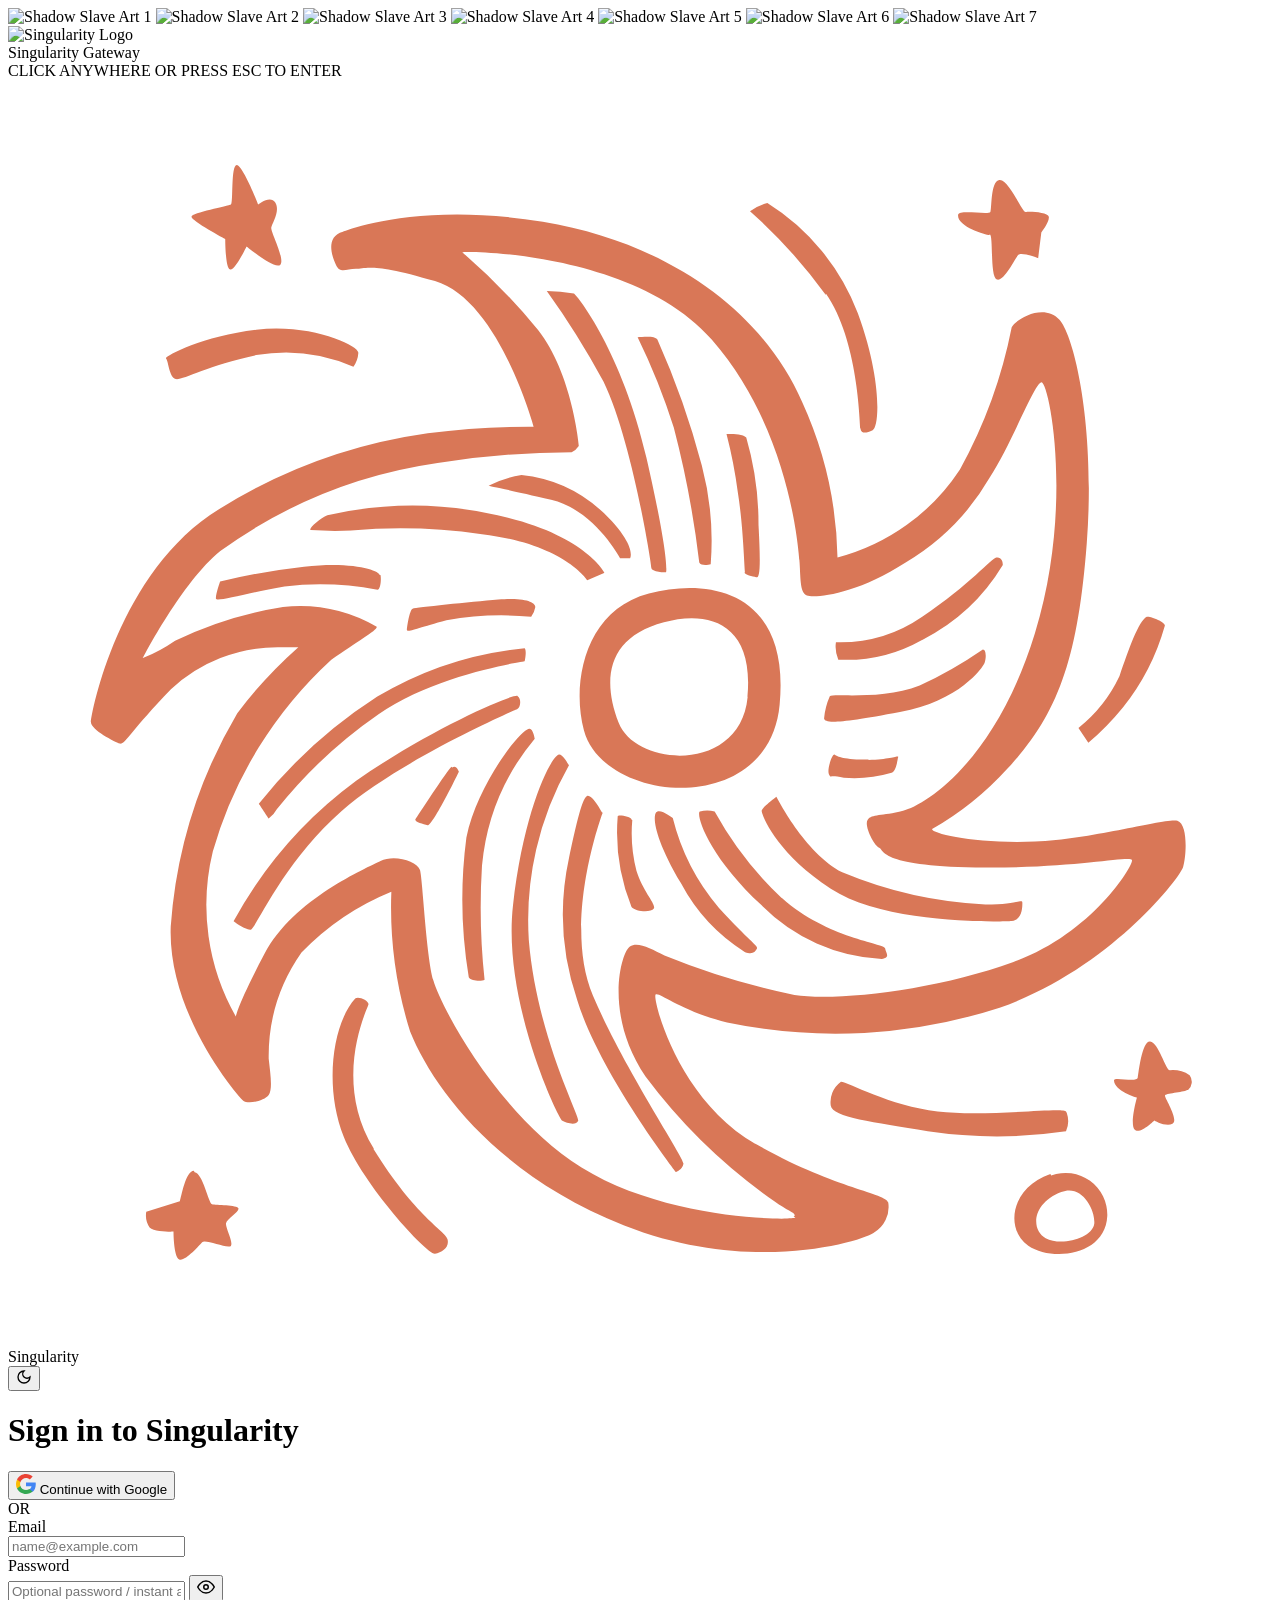
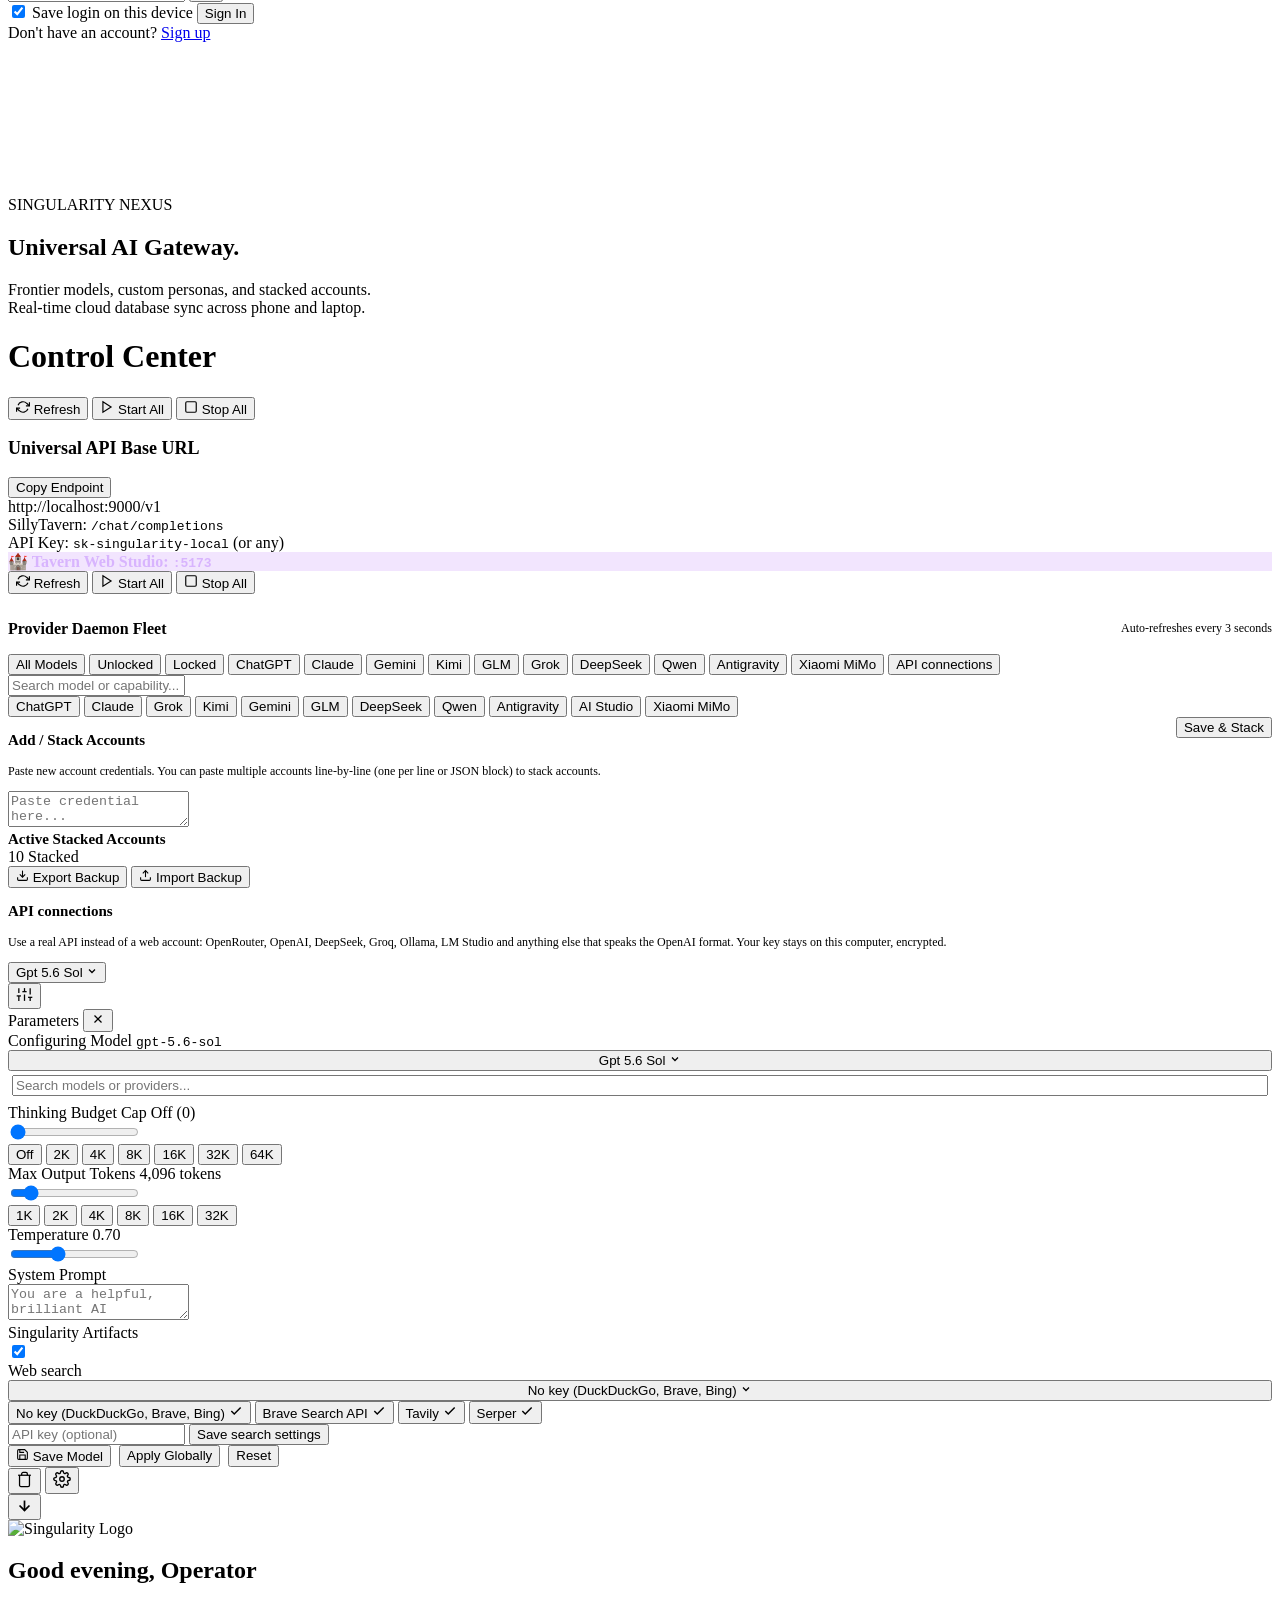
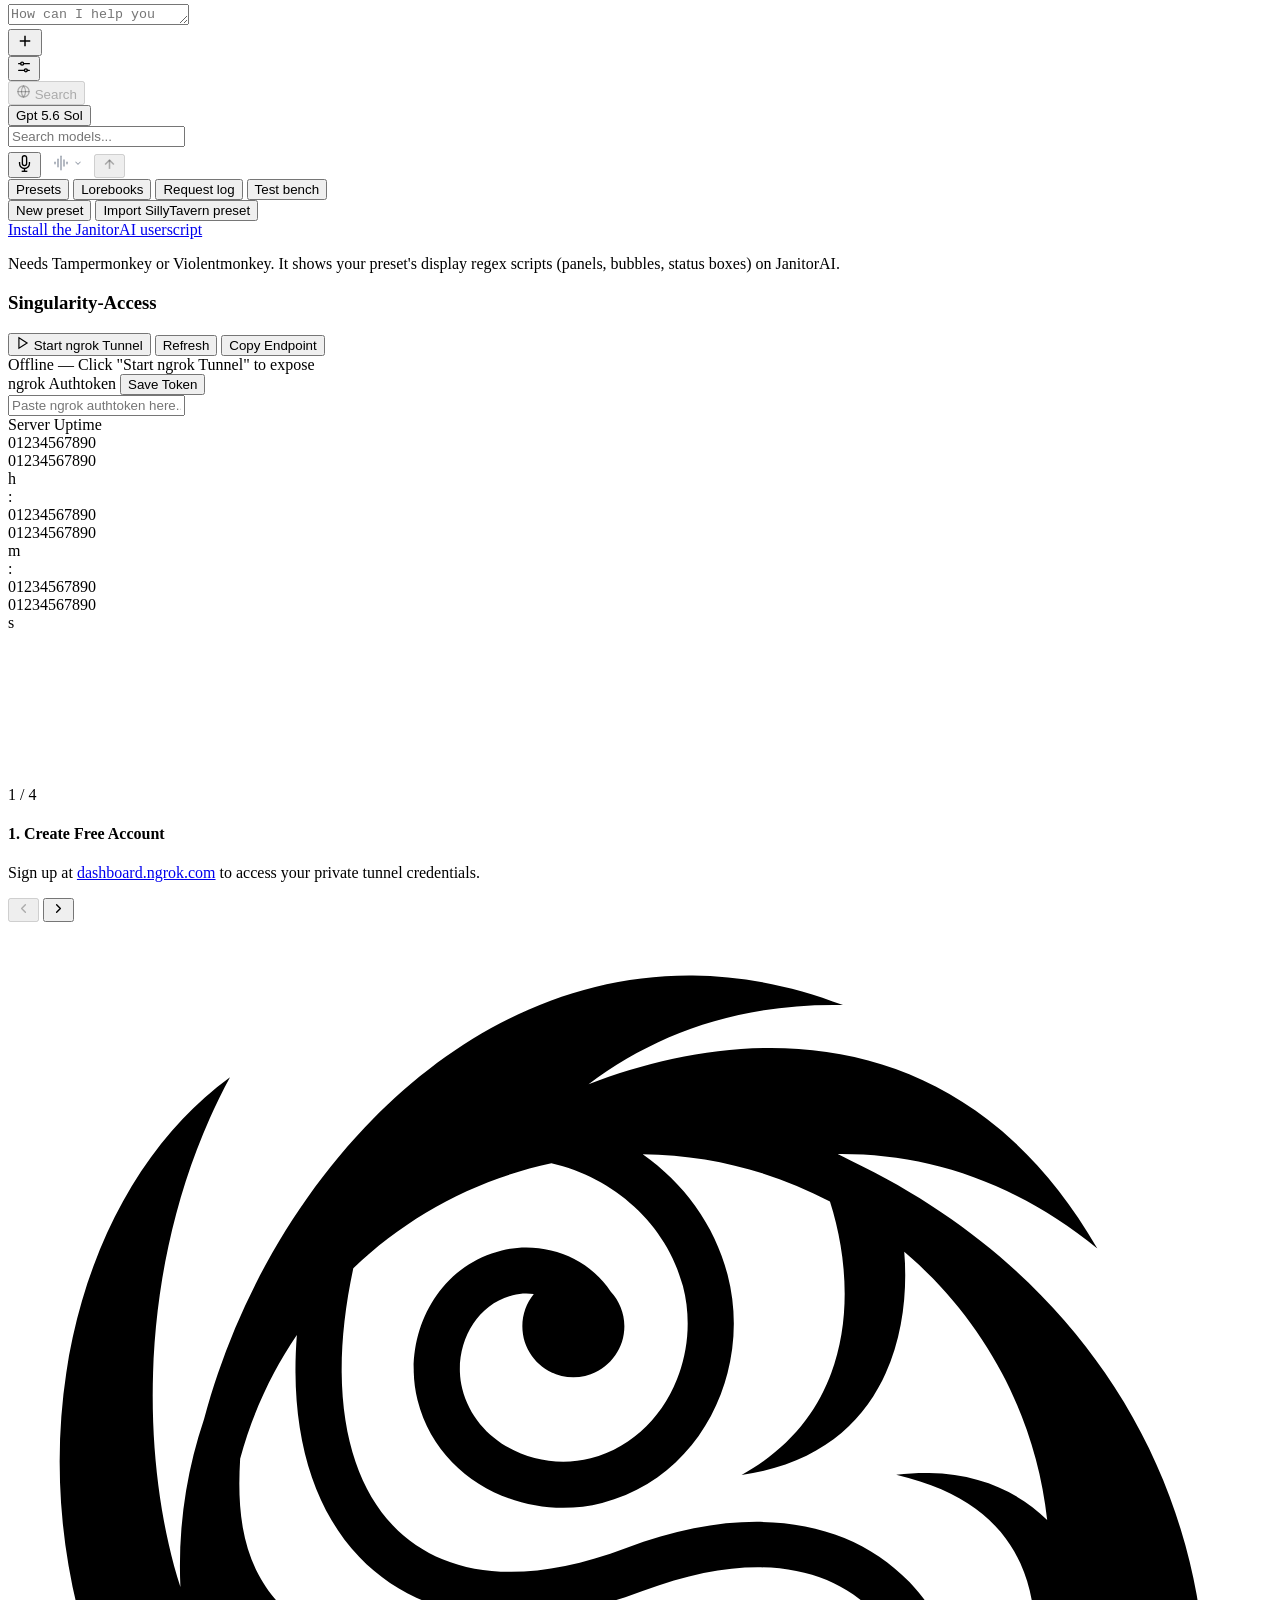
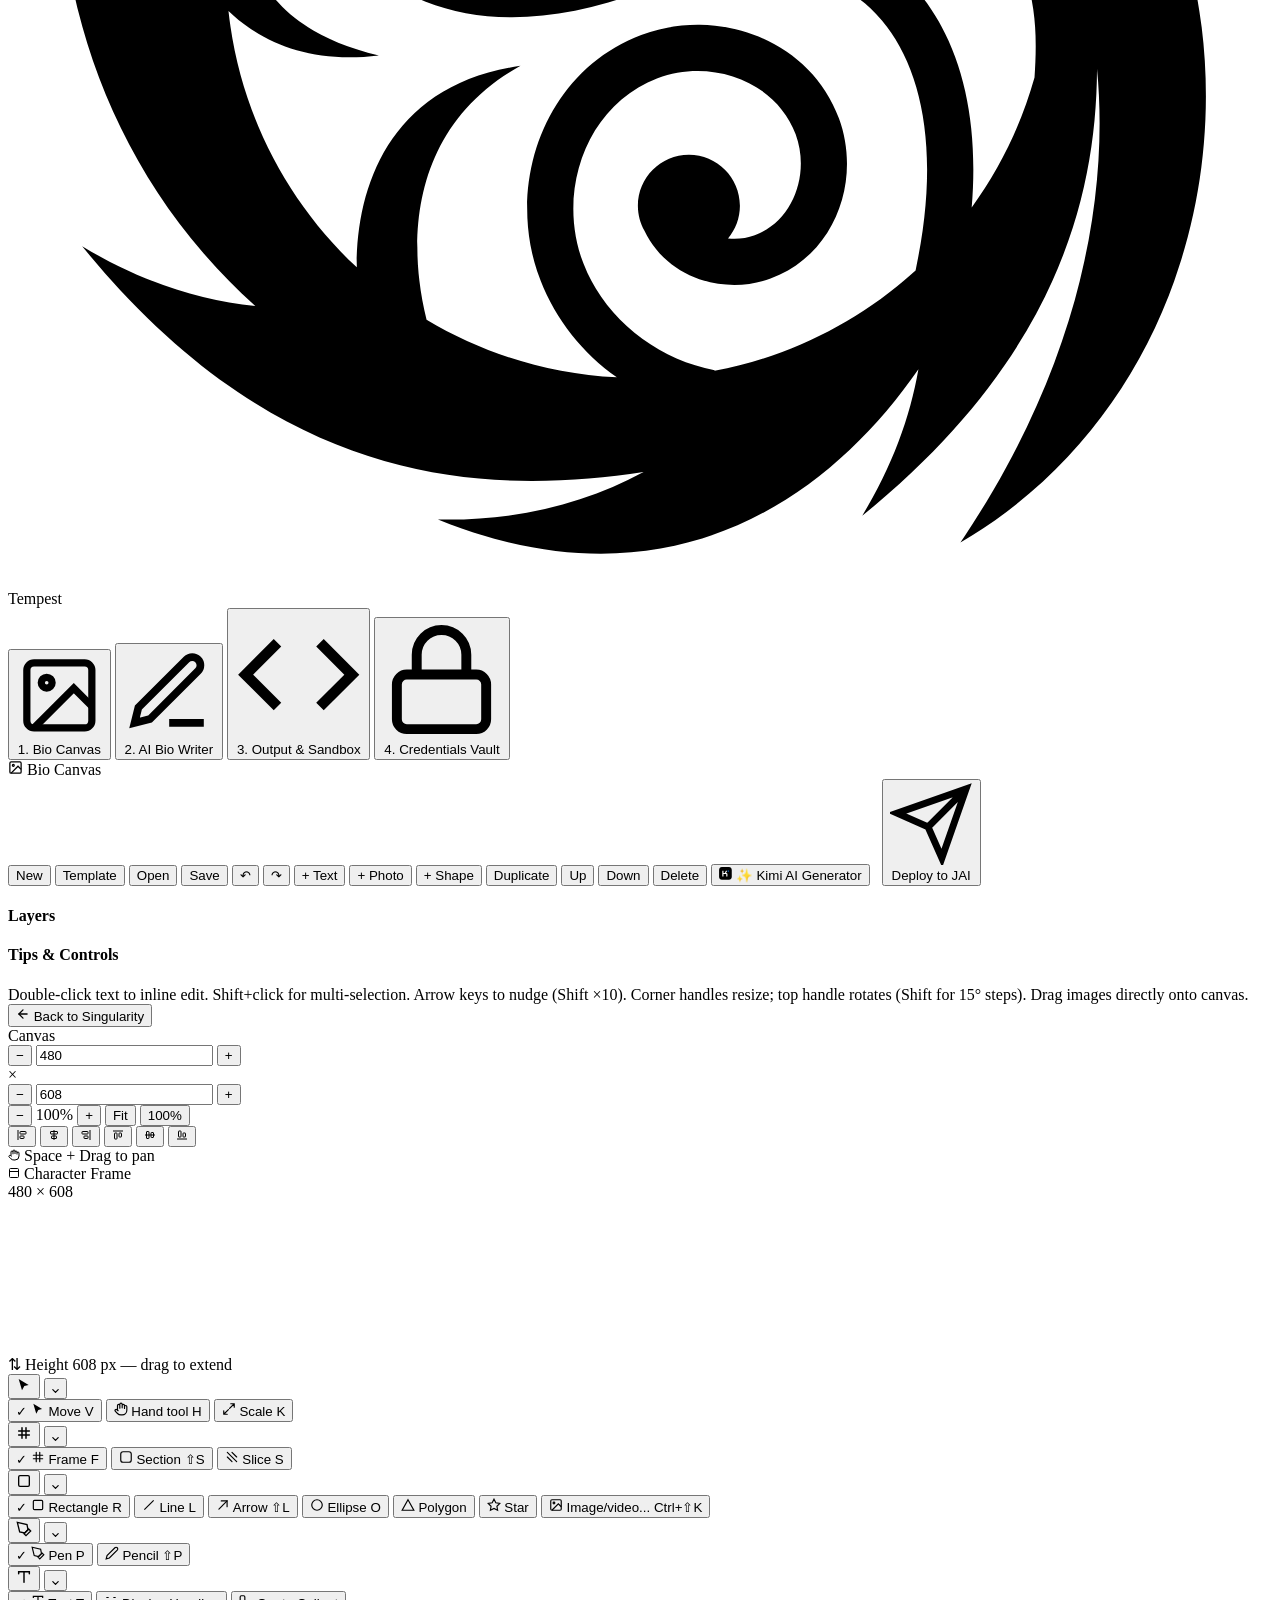
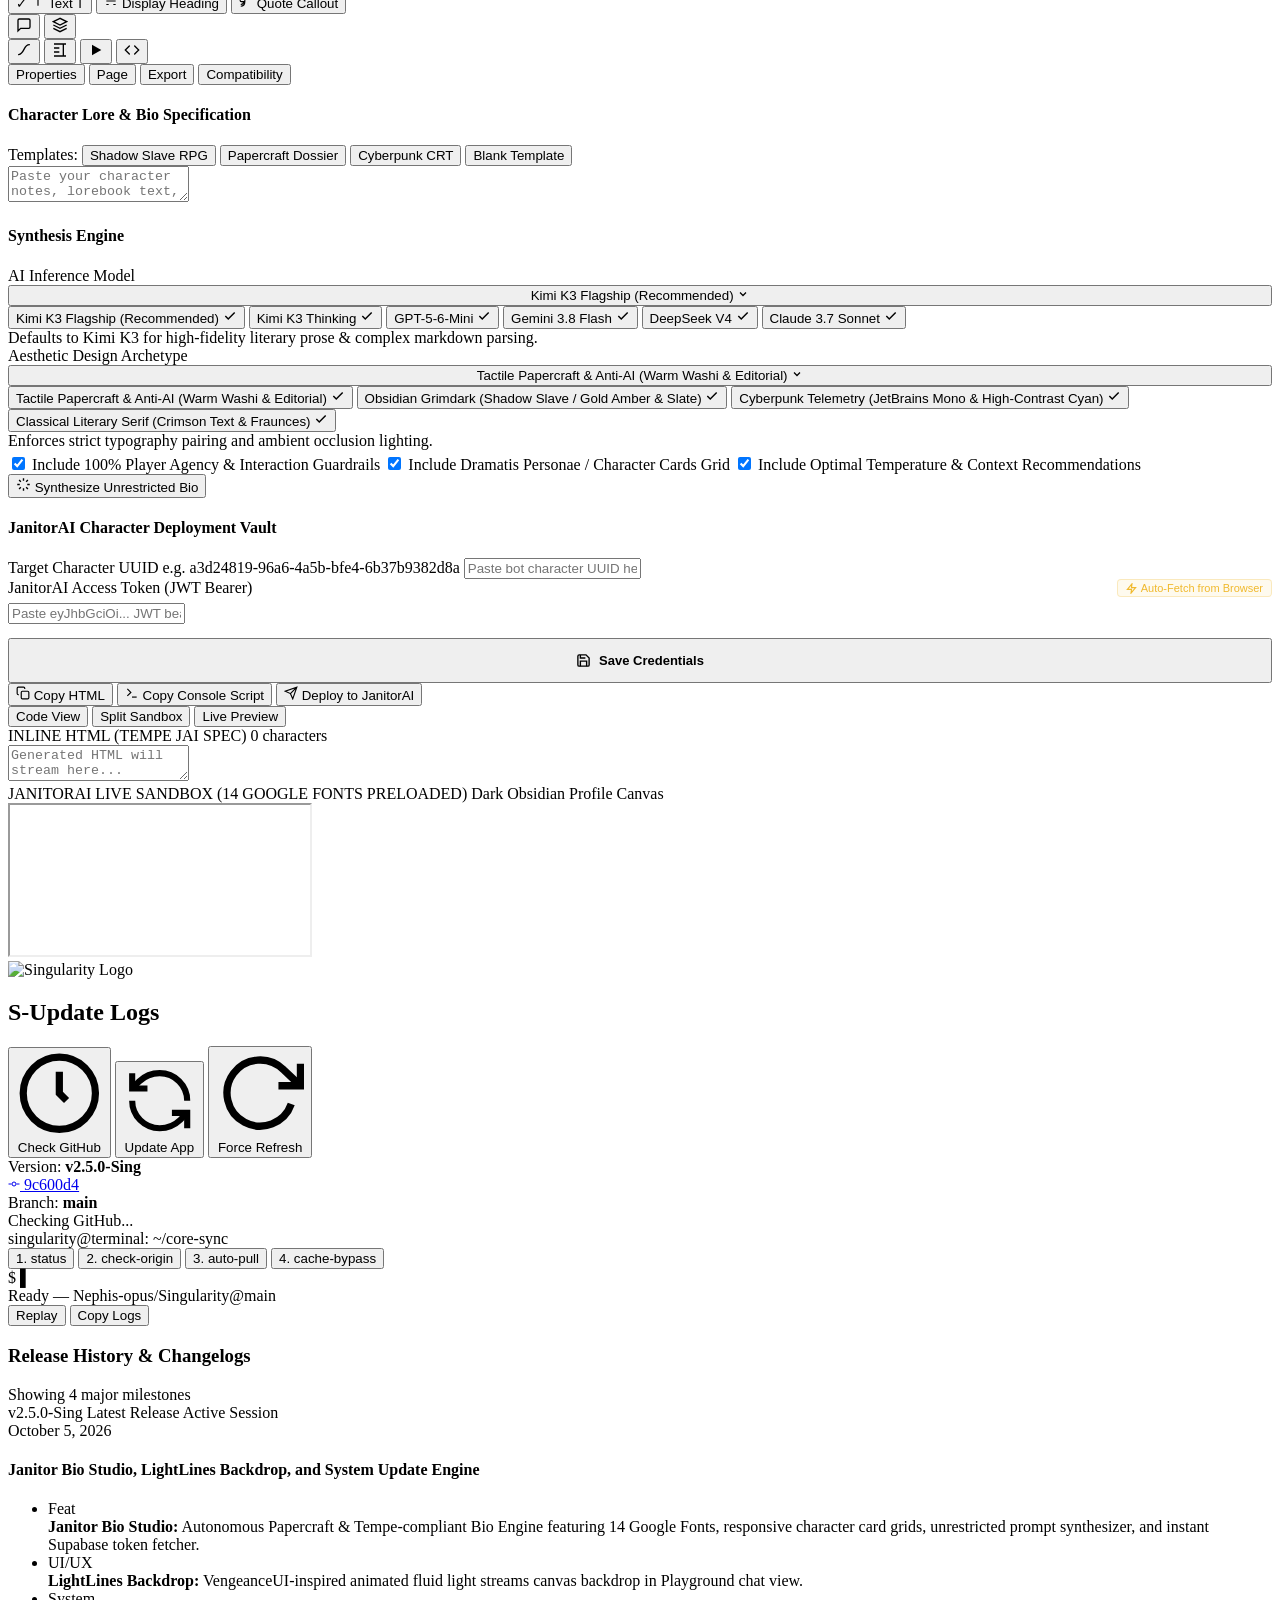
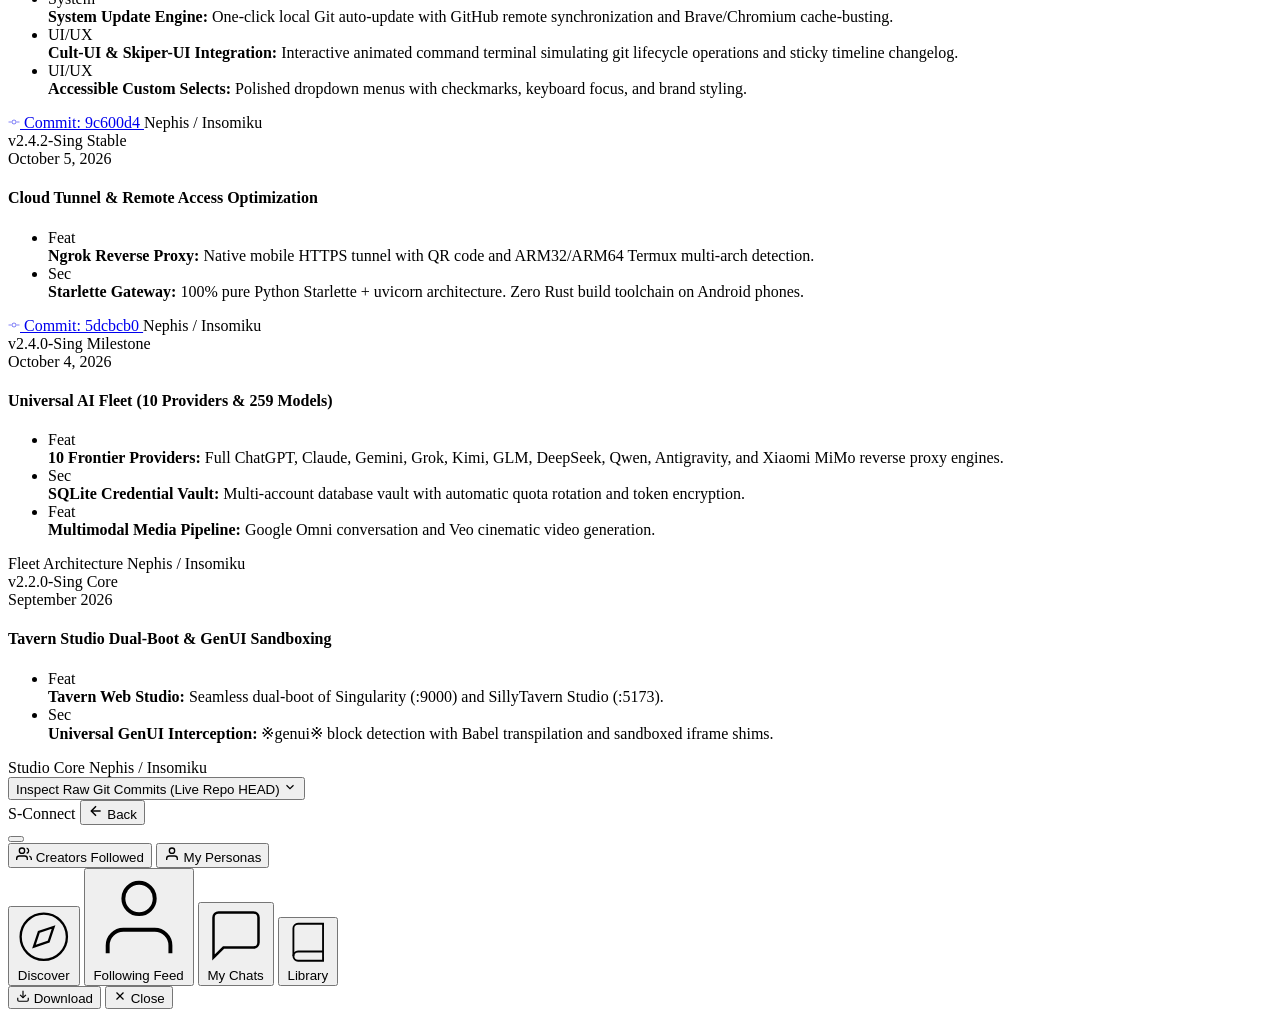
==== commit 0b8b0b8f: "style(playground): remove animated light lines background effect" ====
--- a/singularity/static/index.html
+++ b/singularity/static/index.html
@@ -878,53 +878,6 @@
         <!-- 5. PLAYGROUND TAB (Claude Style Unified Workspace) -->
         <div class="tab-pane active" id="pane-playground">
           <div class="claude-playground-container" id="playground-workspace">
-
-            <!-- VengeanceUI Animated Light Lines Background -->
-            <div class="playground-light-lines-bg" id="playground-light-lines" aria-hidden="true">
-              <svg xmlns="http://www.w3.org/2000/svg" viewBox="0 0 1920 1080" preserveAspectRatio="none">
-                <!-- Static Lines -->
-                <g class="lines" style="opacity: 0.05;">
-                  <rect class="line" x="1253.6" width="4.5" height="1080" style="fill: #ffffff; fill-rule: evenodd; clip-rule: evenodd;"></rect>
-                  <rect class="line" x="873.3" width="1.8" height="1080" style="fill: #ffffff; fill-rule: evenodd; clip-rule: evenodd;"></rect>
-                  <rect class="line" x="1100" width="1.8" height="1080" style="fill: #ffffff; fill-rule: evenodd; clip-rule: evenodd;"></rect>
-                  <rect class="line" x="1547.1" width="4.5" height="1080" style="fill: #ffffff; fill-rule: evenodd; clip-rule: evenodd;"></rect>
-                  <rect class="line" x="615" width="4.5" height="1080" style="fill: #ffffff; fill-rule: evenodd; clip-rule: evenodd;"></rect>
-                  <rect class="line" x="684.6" width="1.8" height="1080" style="fill: #ffffff; fill-rule: evenodd; clip-rule: evenodd;"></rect>
-                  <rect class="line" x="1369.4" width="1.8" height="1080" style="fill: #ffffff; fill-rule: evenodd; clip-rule: evenodd;"></rect>
-                  <rect class="line" x="1310.2" width="0.9" height="1080" style="fill: #ffffff; fill-rule: evenodd; clip-rule: evenodd;"></rect>
-                  <rect class="line" x="1233.4" width="0.9" height="1080" style="fill: #ffffff; fill-rule: evenodd; clip-rule: evenodd;"></rect>
-                  <rect class="line" x="124.2" width="0.9" height="1080" style="fill: #ffffff; fill-rule: evenodd; clip-rule: evenodd;"></rect>
-                  <rect class="line" x="1818.4" width="4.5" height="1080" style="fill: #ffffff; fill-rule: evenodd; clip-rule: evenodd;"></rect>
-                  <rect class="line" x="70.3" width="4.5" height="1080" style="fill: #ffffff; fill-rule: evenodd; clip-rule: evenodd;"></rect>
-                  <rect class="line" x="1618.6" width="1.8" height="1080" style="fill: #ffffff; fill-rule: evenodd; clip-rule: evenodd;"></rect>
-                  <rect class="line" x="455.9" width="1.8" height="1080" style="fill: #ffffff; fill-rule: evenodd; clip-rule: evenodd;"></rect>
-                  <rect class="line" x="328.7" width="1.8" height="1080" style="fill: #ffffff; fill-rule: evenodd; clip-rule: evenodd;"></rect>
-                  <rect class="line" x="300.8" width="4.6" height="1080" style="fill: #ffffff; fill-rule: evenodd; clip-rule: evenodd;"></rect>
-                  <rect class="line" x="1666.4" width="0.9" height="1080" style="fill: #ffffff; fill-rule: evenodd; clip-rule: evenodd;"></rect>
-                </g>
-
-                <!-- Animated Lights -->
-                <g class="lights" style="opacity: 0.9;">
-                  <path class="light1 light" style="fill: #ffffff; fill-rule: evenodd; clip-rule: evenodd;" d="M619.5,298.4H615v19.5h4.5V298.4z M619.5,674.8H615v9.8h4.5V674.8z M619.5,135.1H615v5.6h4.5V135.1z M619.5,55.5H615v68.7h4.5V55.5z"></path>
-                  <path class="light2 light" style="fill: #ffffff; fill-rule: evenodd; clip-rule: evenodd;" d="M1258.2,531.9h-4.5v8.1h4.5V531.9z M1258.2,497.9h-4.5v17.9h4.5V497.9z M1258.2,0h-4.5v25.3h4.5V0z M1258.2,252.2h-4.5v42.4h4.5V252.2z"></path>
-                  <path class="light3 light" style="fill: #ffffff; fill-rule: evenodd; clip-rule: evenodd;" d="M875.1,123.8h-1.8v4h1.8V123.8z M875.1,289.4h-1.8v24.1h1.8V289.4z M875.1,0h-1.8v31.4h1.8V0z M875.1,50.2h-1.8v11.5h1.8V50.2z"></path>
-                  <path class="light4 light" style="fill: #ffffff; fill-rule: evenodd; clip-rule: evenodd;" d="M1101.8,983.8h-1.8v8.2h1.8V983.8z M1101.8,1075.9h-1.8v4.1h1.8V1075.9z M1101.8,873.7h-1.8v4.2h1.8V873.7z M1101.8,851h-1.8v18.2h1.8V851z"></path>
-                  <path class="light5 light" style="fill: #ffffff; fill-rule: evenodd; clip-rule: evenodd;" d="M686.4,822.7h-1.8v3.8h1.8V822.7z M686.4,928.4h-1.8v23h1.8V928.4z M686.4,1043.8h-1.8v36.2h1.8V1043.8z"></path>
-                  <path class="light6 light" style="fill: #ffffff; fill-rule: evenodd; clip-rule: evenodd;" d="M1551.6,860.9h-4.4v-34.1h4.4V860.9z M1551.6,533.5h-4.4v-13.9h4.4V533.5z M1551.6,1080h-4.4v-89.1h4.4V1080z"></path>
-                  <path class="light7 light" style="fill: #ffffff; fill-rule: evenodd; clip-rule: evenodd;" d="M1311.1,707.7h-0.9V698h0.9V707.7z M1311.1,436.8h-0.9v-58.9h0.9V436.8z M1311.1,140.7h-0.9V48h0.9V140.7z"></path>
-                  <path class="light8 light" style="fill: #ffffff; fill-rule: evenodd; clip-rule: evenodd;" d="M125.1,514.5h-0.9v-9.7h0.9V514.5z M125.1,243.6h-0.9v-58.9h0.9V243.6z"></path>
-                  <path class="light9 light" style="fill: #ffffff; fill-rule: evenodd; clip-rule: evenodd;" d="M305.4,806.7h-4.6v-42.5h4.6V806.7z M305.4,398.5h-4.6v-17.3h4.6V398.5z M305.4,1080h-4.6V968.8h4.6V1080z"></path>
-                  <path class="light10 light" style="fill: #ffffff; fill-rule: evenodd; clip-rule: evenodd;" d="M1822.9,170.7h-4.5v13.7h4.5V170.7z M1822.9,435.1h-4.5v6.8h4.5V435.1z M1822.9,55.9h-4.5v4h4.5V55.9z M1822.9,0h-4.5v48.3h4.5V0z"></path>
-                  <path class="light11 light" style="fill: #ffffff; fill-rule: evenodd; clip-rule: evenodd;" d="M1666.4,331.5h0.9v9.7h-0.9V331.5z M1666.4,602.4h0.9v58.9h-0.9V602.4z M1666.4,898.5h0.9v92.7h-0.9V898.5z"></path>
-                  <path class="light12 light" style="fill: #ffffff; fill-rule: evenodd; clip-rule: evenodd;" d="M1620.4,200.7h-1.8v6.4h1.8V200.7z M1620.4,469.1h-1.8v39h1.8V469.1z M1620.4,0h-1.8v51h1.8V0z M1620.4,81.3h-1.8V100h1.8V81.3z"></path>
-                  <path class="light13 light" style="fill: #ffffff; fill-rule: evenodd; clip-rule: evenodd;" d="M74.8,201h-4.5v16.2h4.5V201z M74.8,512.3h-4.5v8.1h4.5V512.3z M74.8,65.8h-4.5v4.6h4.5V65.8z M74.8,0h-4.5v56.8h4.5V0z"></path>
-                  <path class="light14 light" style="fill: #ffffff; fill-rule: evenodd; clip-rule: evenodd;" d="M1371.2,655.3h-1.8v6.3h1.8V655.3z M1371.2,829.7h-1.8v37.9h1.8V829.7z M1371.2,1020.3h-1.8v59.7h1.8V1020.3z"></path>
-                  <path class="light15 light" style="fill: #ffffff; fill-rule: evenodd; clip-rule: evenodd;" d="M1234.3,898.1h-0.9v-4.9h0.9V898.1z M1234.3,762.5h-0.9v-29.5h0.9V762.5z M1234.3,614.4h-0.9v-46.4h0.9V614.4z"></path>
-                  <path class="light16 light" style="fill: #ffffff; fill-rule: evenodd; clip-rule: evenodd;" d="M457.7,1010.8h-1.8v-18.1h1.8V1010.8z M457.7,507.5h-1.8V398h1.8V507.5z"></path>
-                  <path class="light17 light" style="fill: #ffffff; fill-rule: evenodd; clip-rule: evenodd;" d="M330.5,170.7h-1.8v13.7h1.8V170.7z M330.5,435.1h-1.8v6.8h1.8V435.1z M330.5,55.9h-1.8v4h1.8V55.9z M330.5,0h-1.8v48.3h1.8V0z"></path>
-                </g>
-              </svg>
-            </div>
 
             <!-- Top Floating Bar: Plan Pill & Top Right Action Tools -->
             <div class="claude-top-bar">
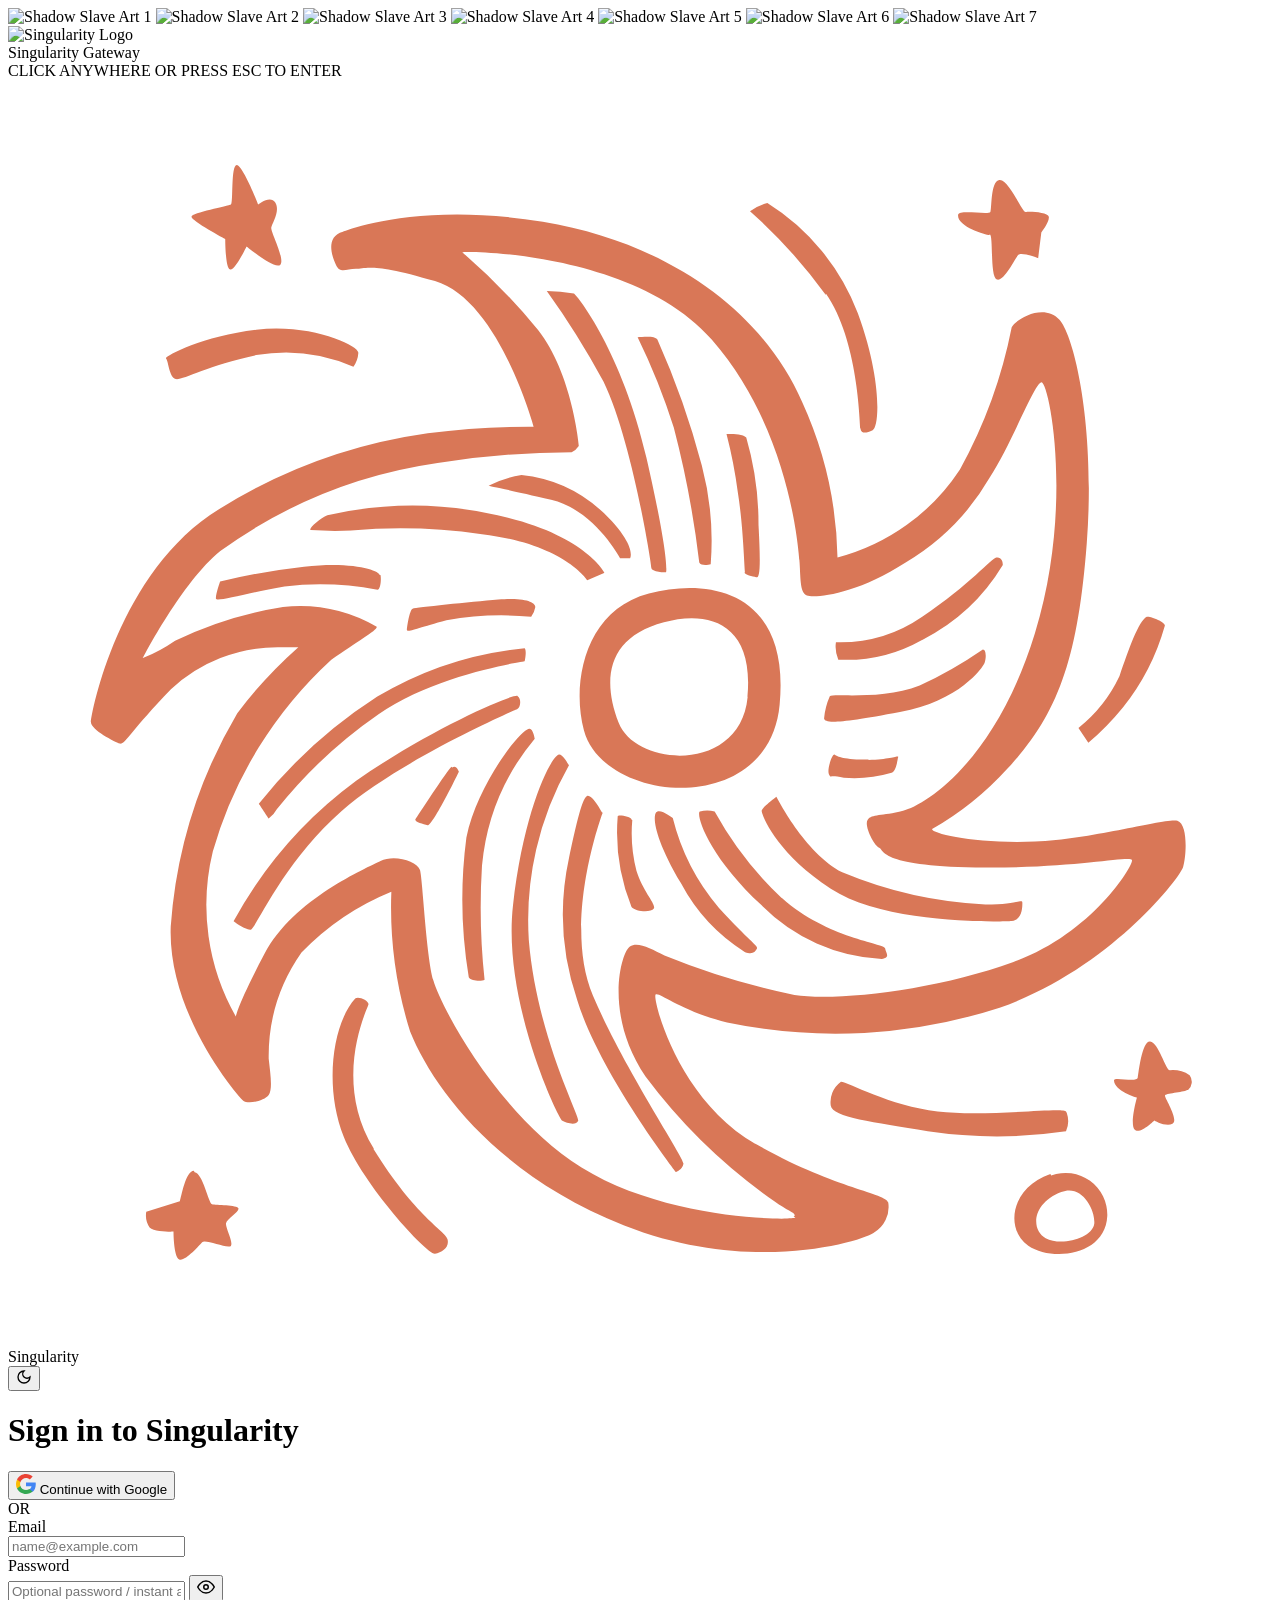
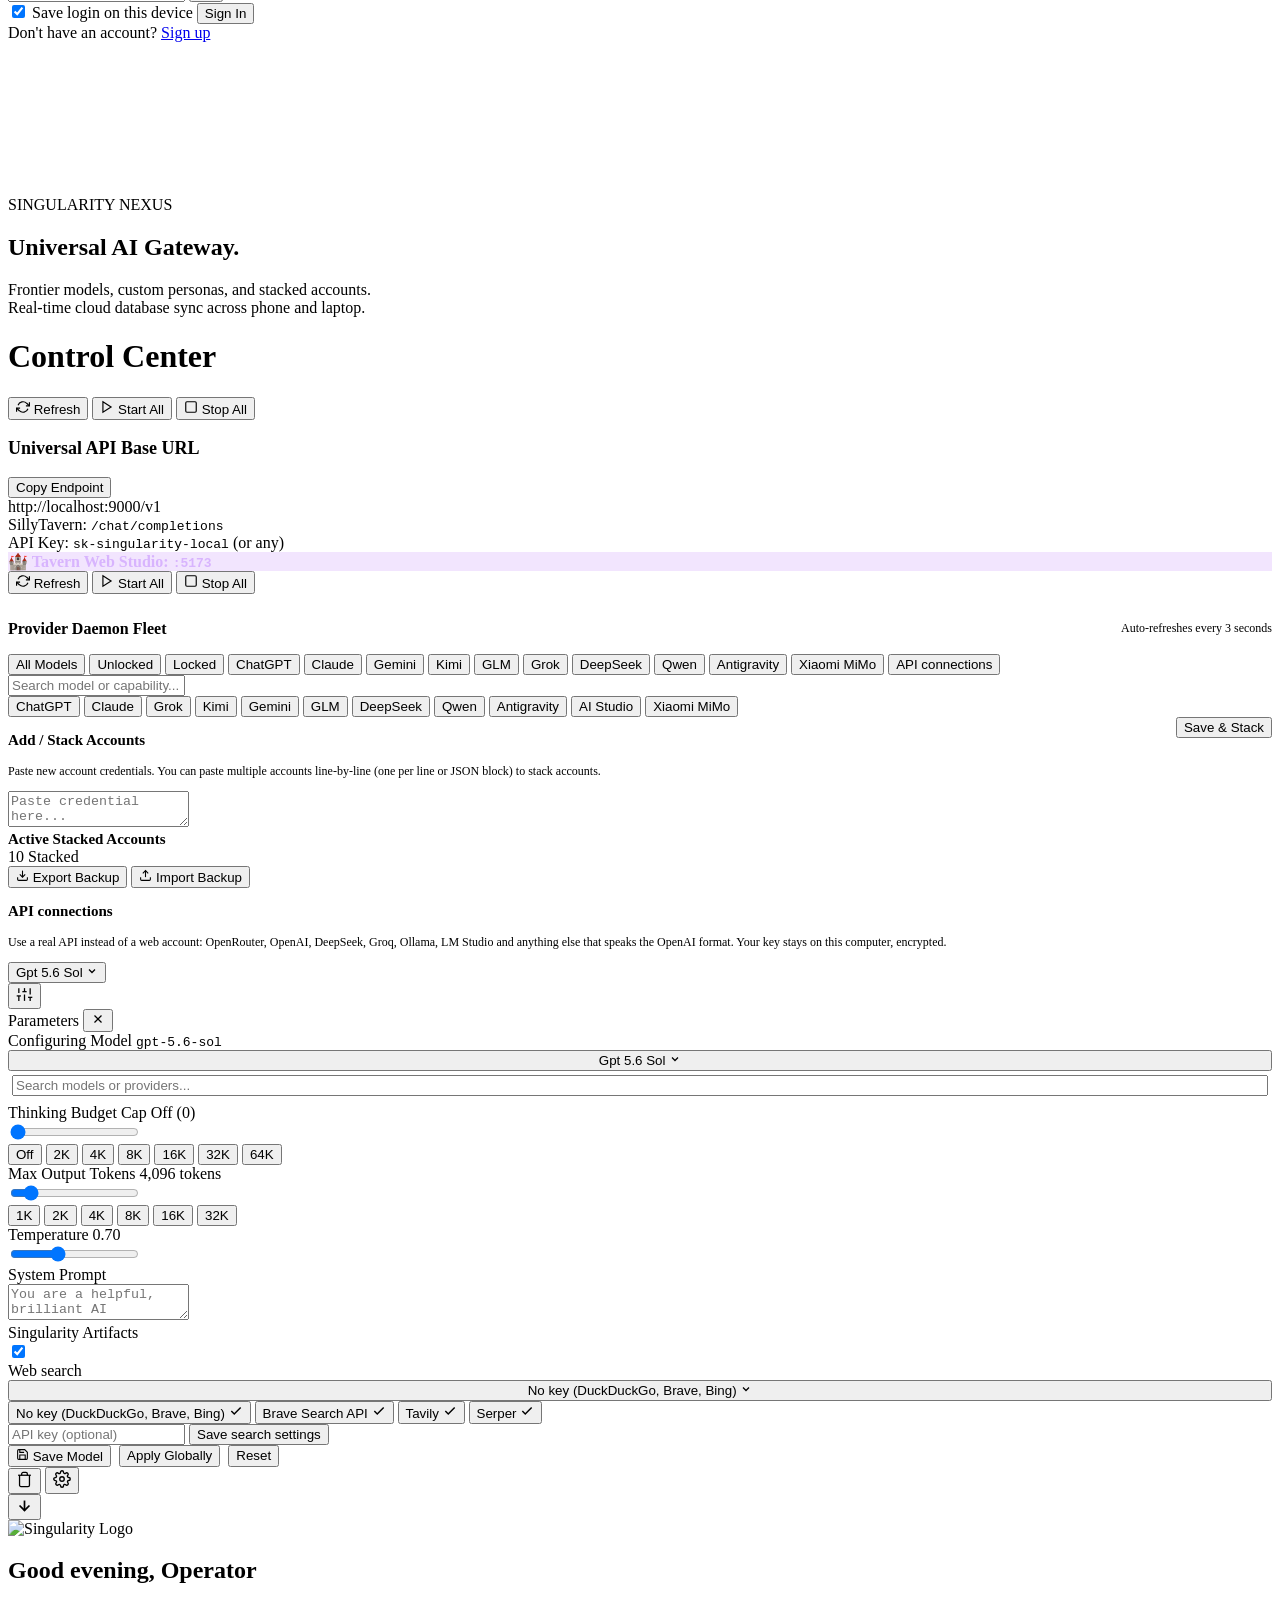
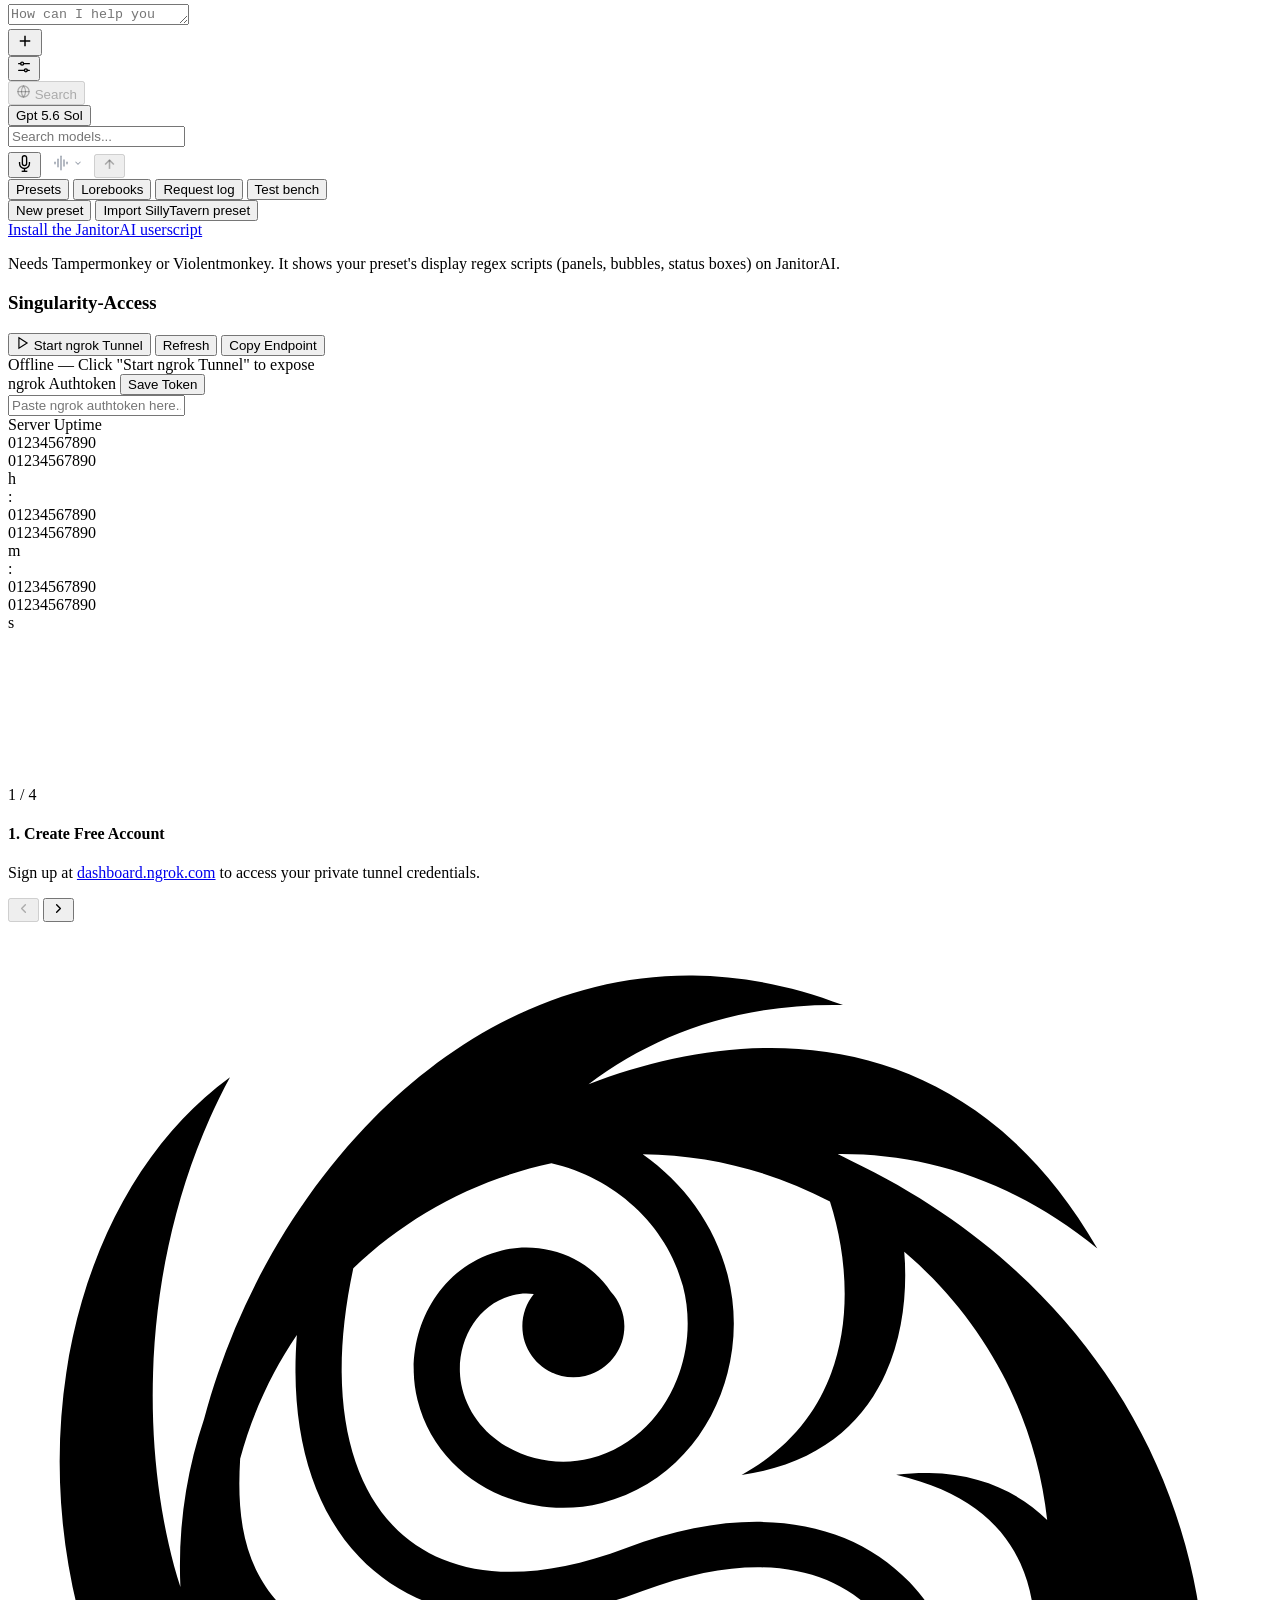
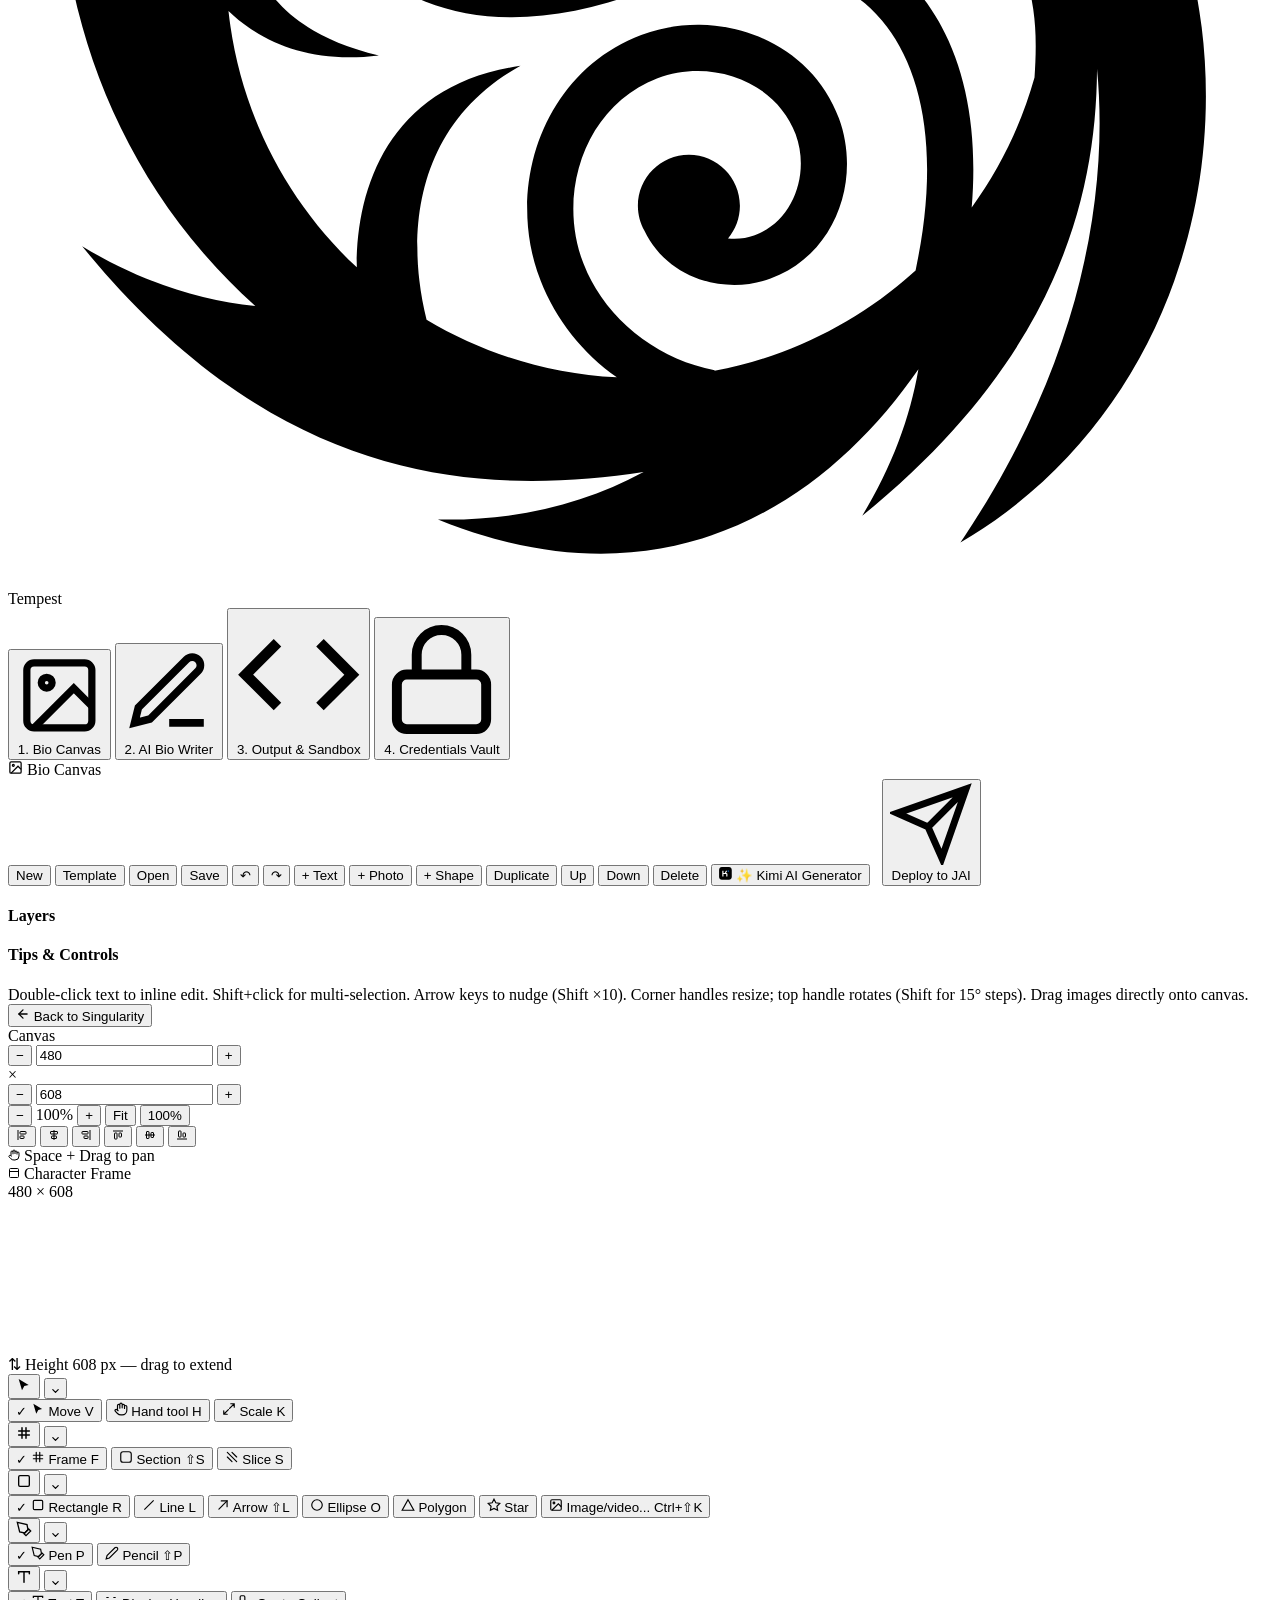
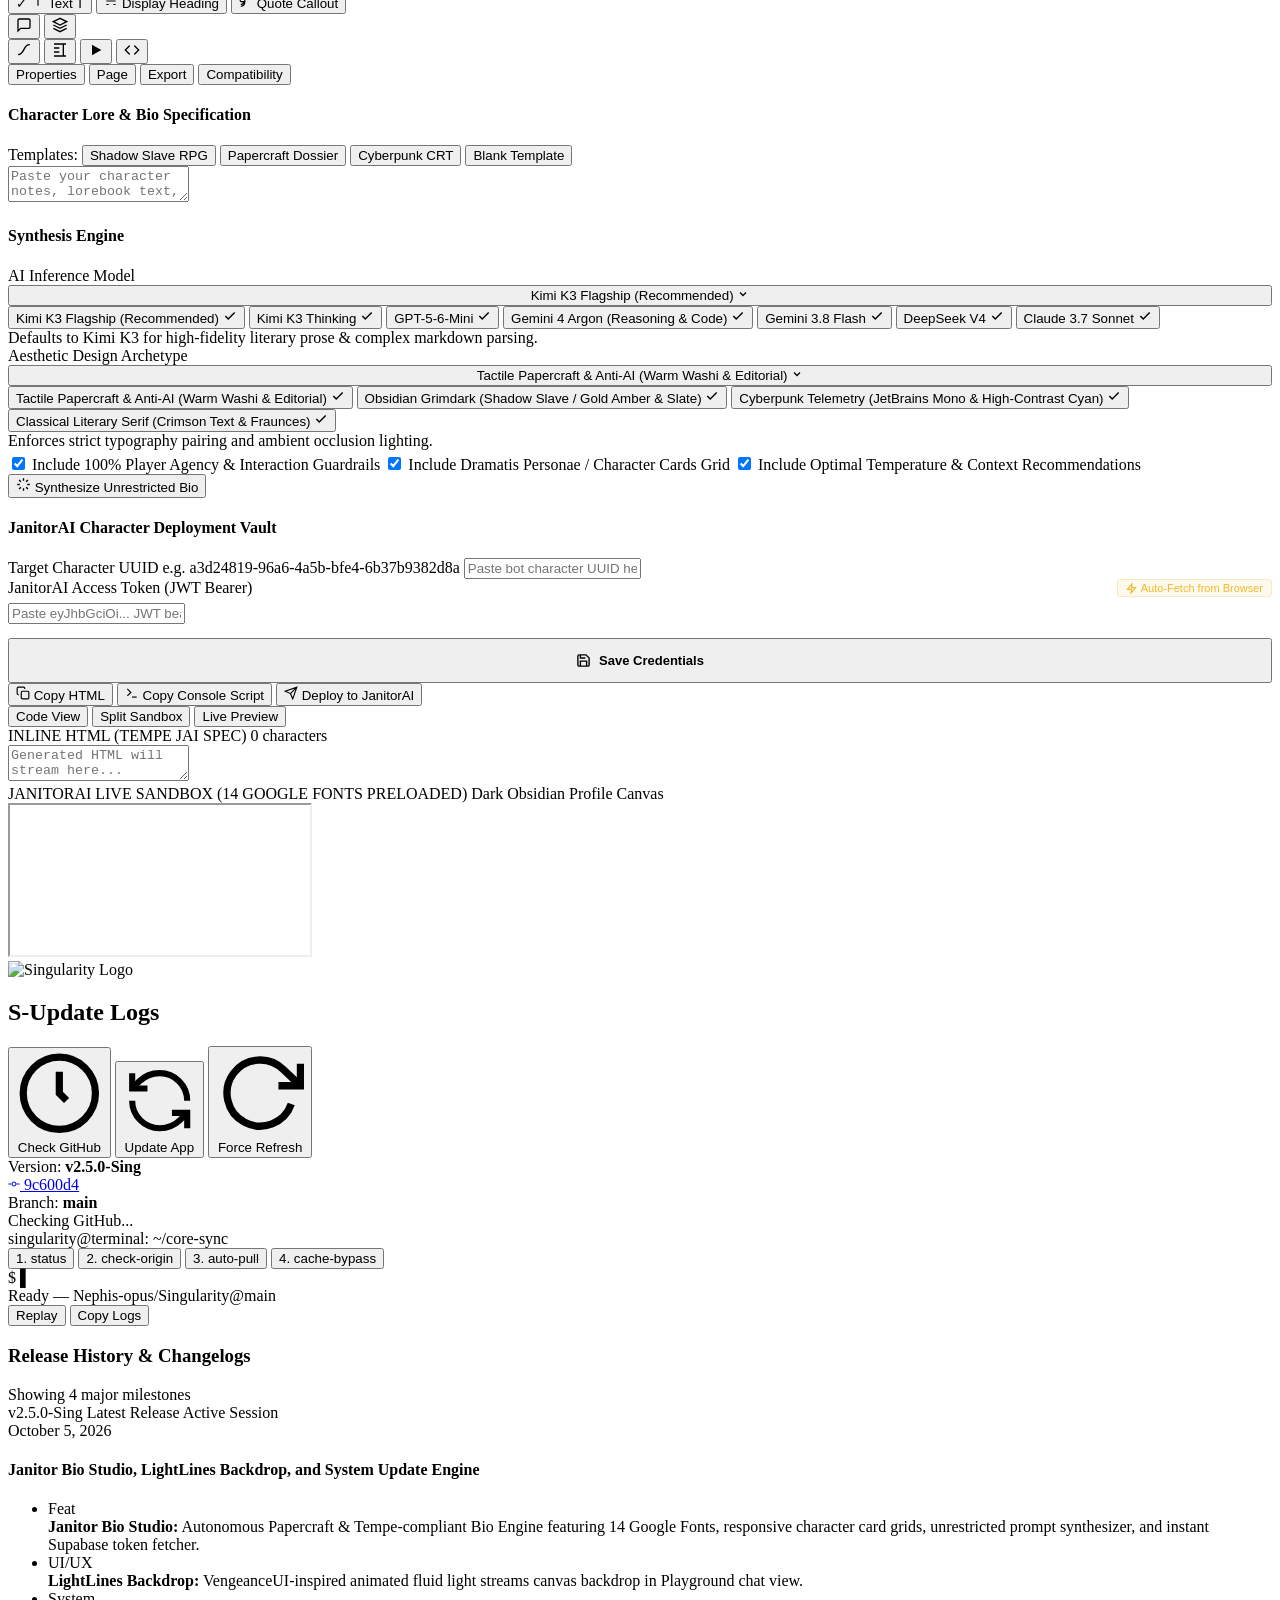
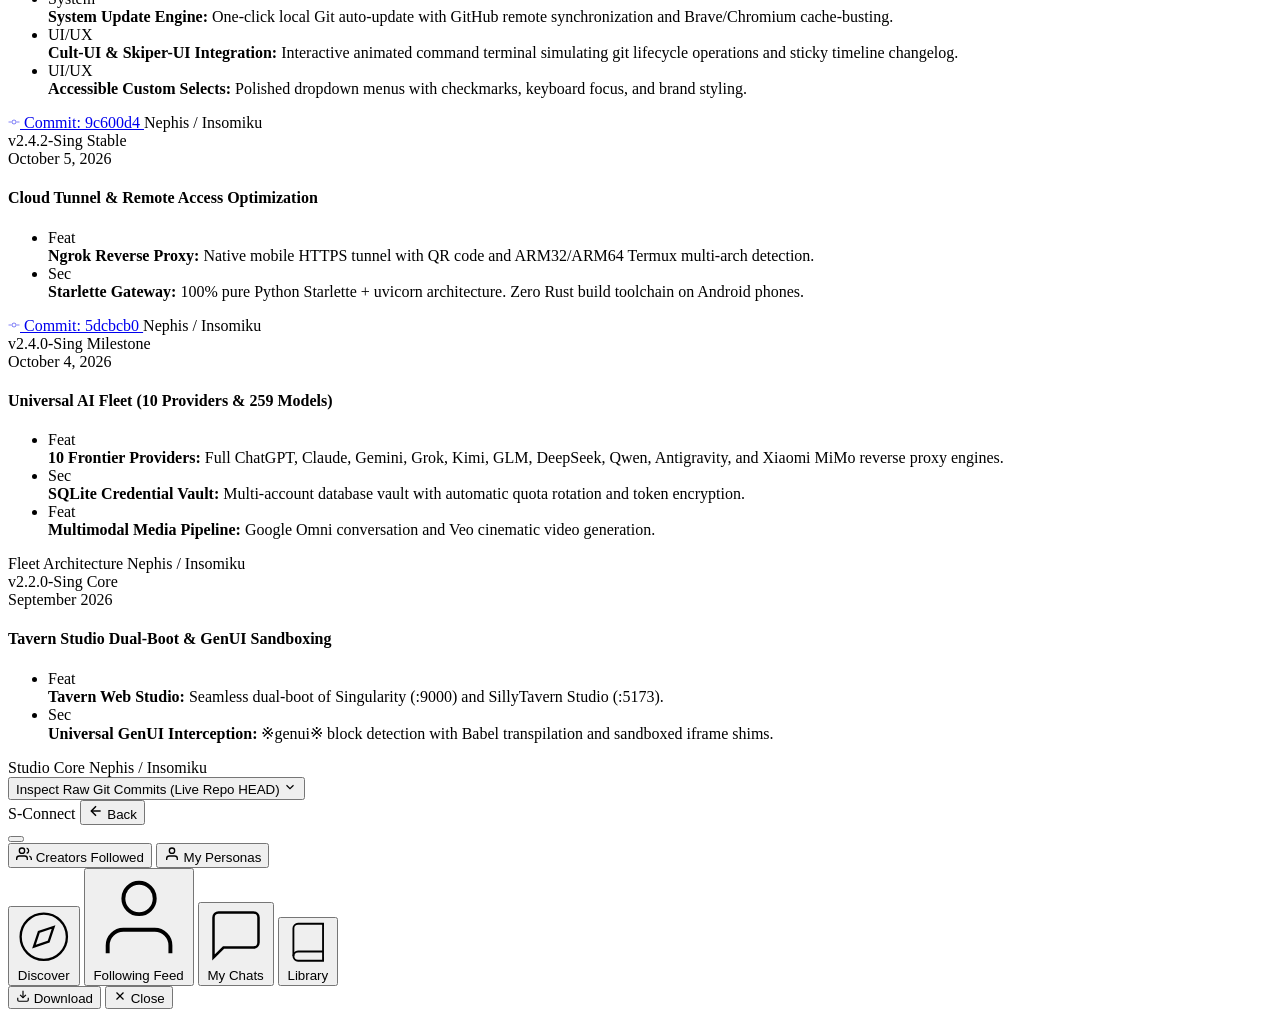
==== commit cf0aaa76: "feat(gemini): integrate Gemini 4 Argon frontier model family across AI Studio, Antigravity, and Gemi" ====
--- a/singularity/static/index.html
+++ b/singularity/static/index.html
@@ -2075,6 +2075,10 @@
                             <span>GPT-5-6-Mini</span>
                             <svg class="option-check" width="14" height="14" viewBox="0 0 24 24" fill="none" stroke="currentColor" stroke-width="2.5"><polyline points="20 6 9 17 4 12"></polyline></svg>
                           </button>
+                          <button type="button" class="claude-select-option" data-value="gemini-4-argon">
+                            <span>Gemini 4 Argon (Reasoning &amp; Code)</span>
+                            <svg class="option-check" width="14" height="14" viewBox="0 0 24 24" fill="none" stroke="currentColor" stroke-width="2.5"><polyline points="20 6 9 17 4 12"></polyline></svg>
+                          </button>
                           <button type="button" class="claude-select-option" data-value="gemini-3.8-flash">
                             <span>Gemini 3.8 Flash</span>
                             <svg class="option-check" width="14" height="14" viewBox="0 0 24 24" fill="none" stroke="currentColor" stroke-width="2.5"><polyline points="20 6 9 17 4 12"></polyline></svg>
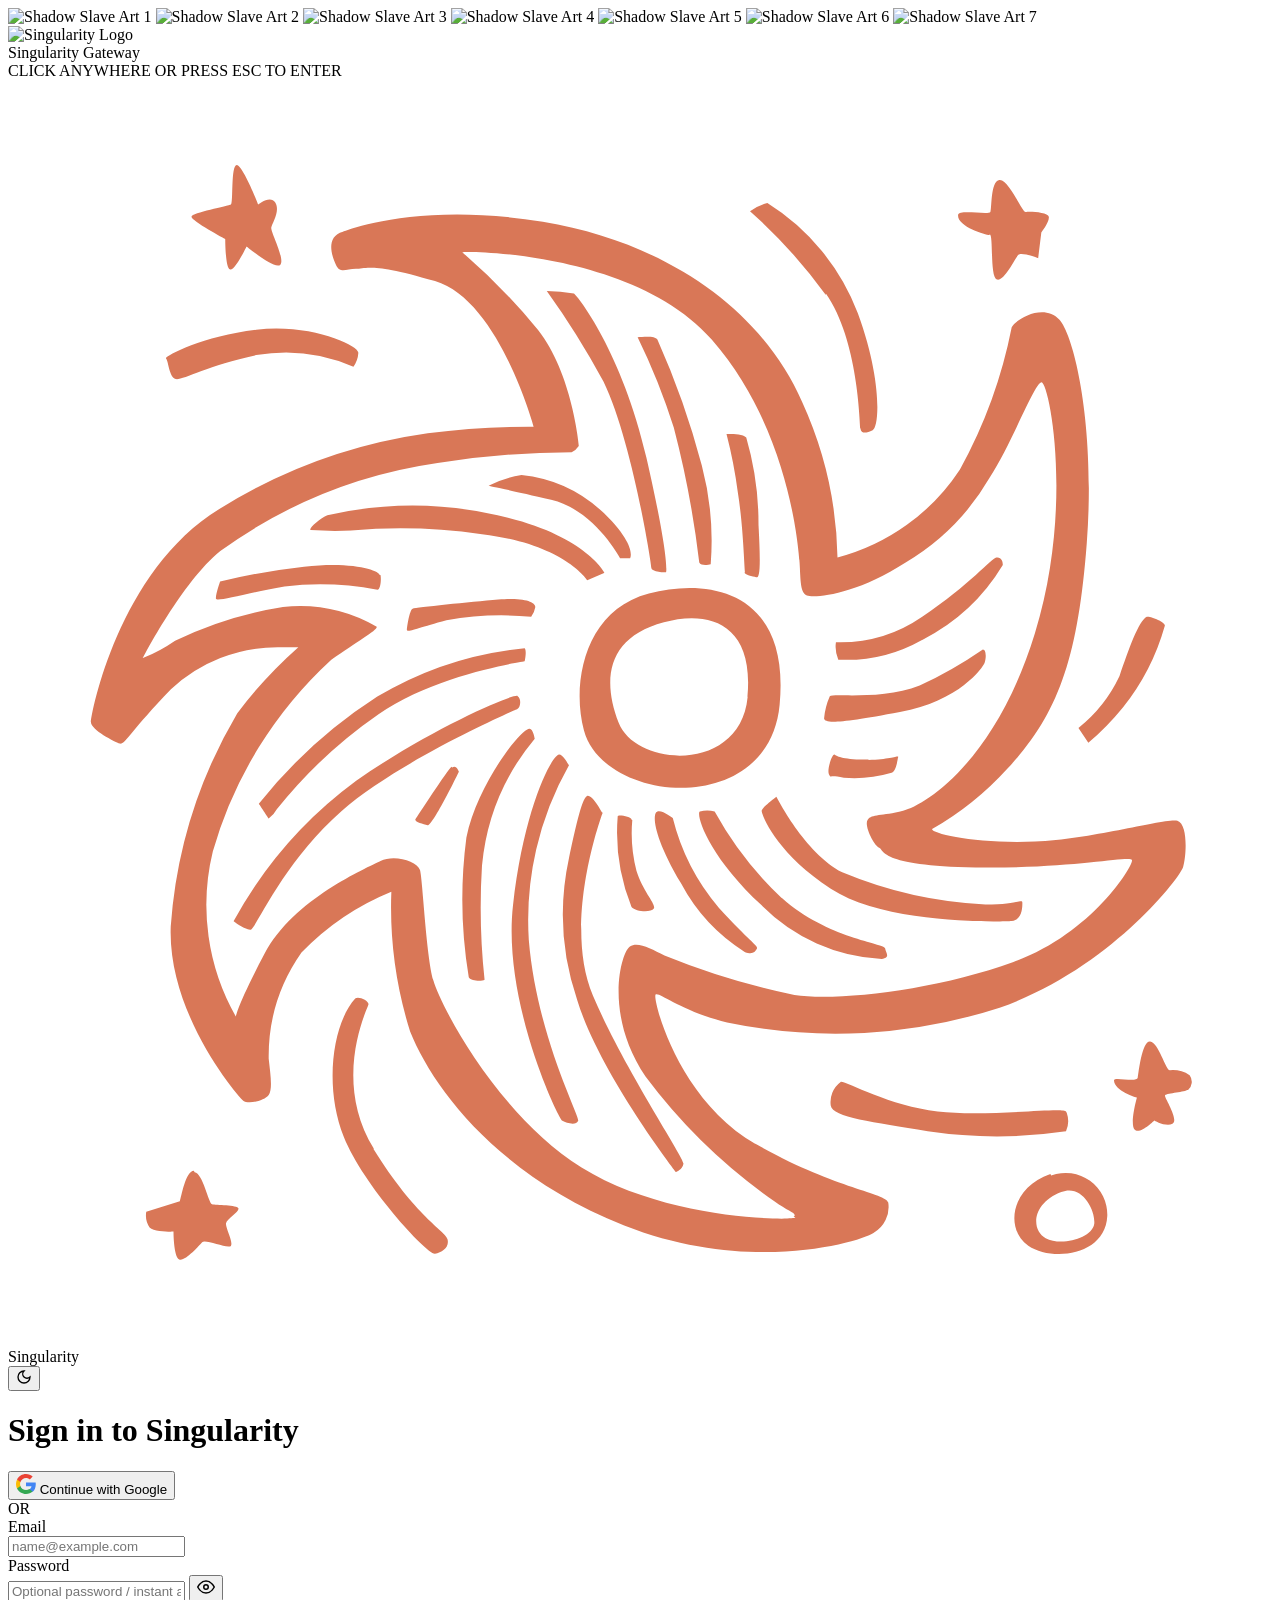
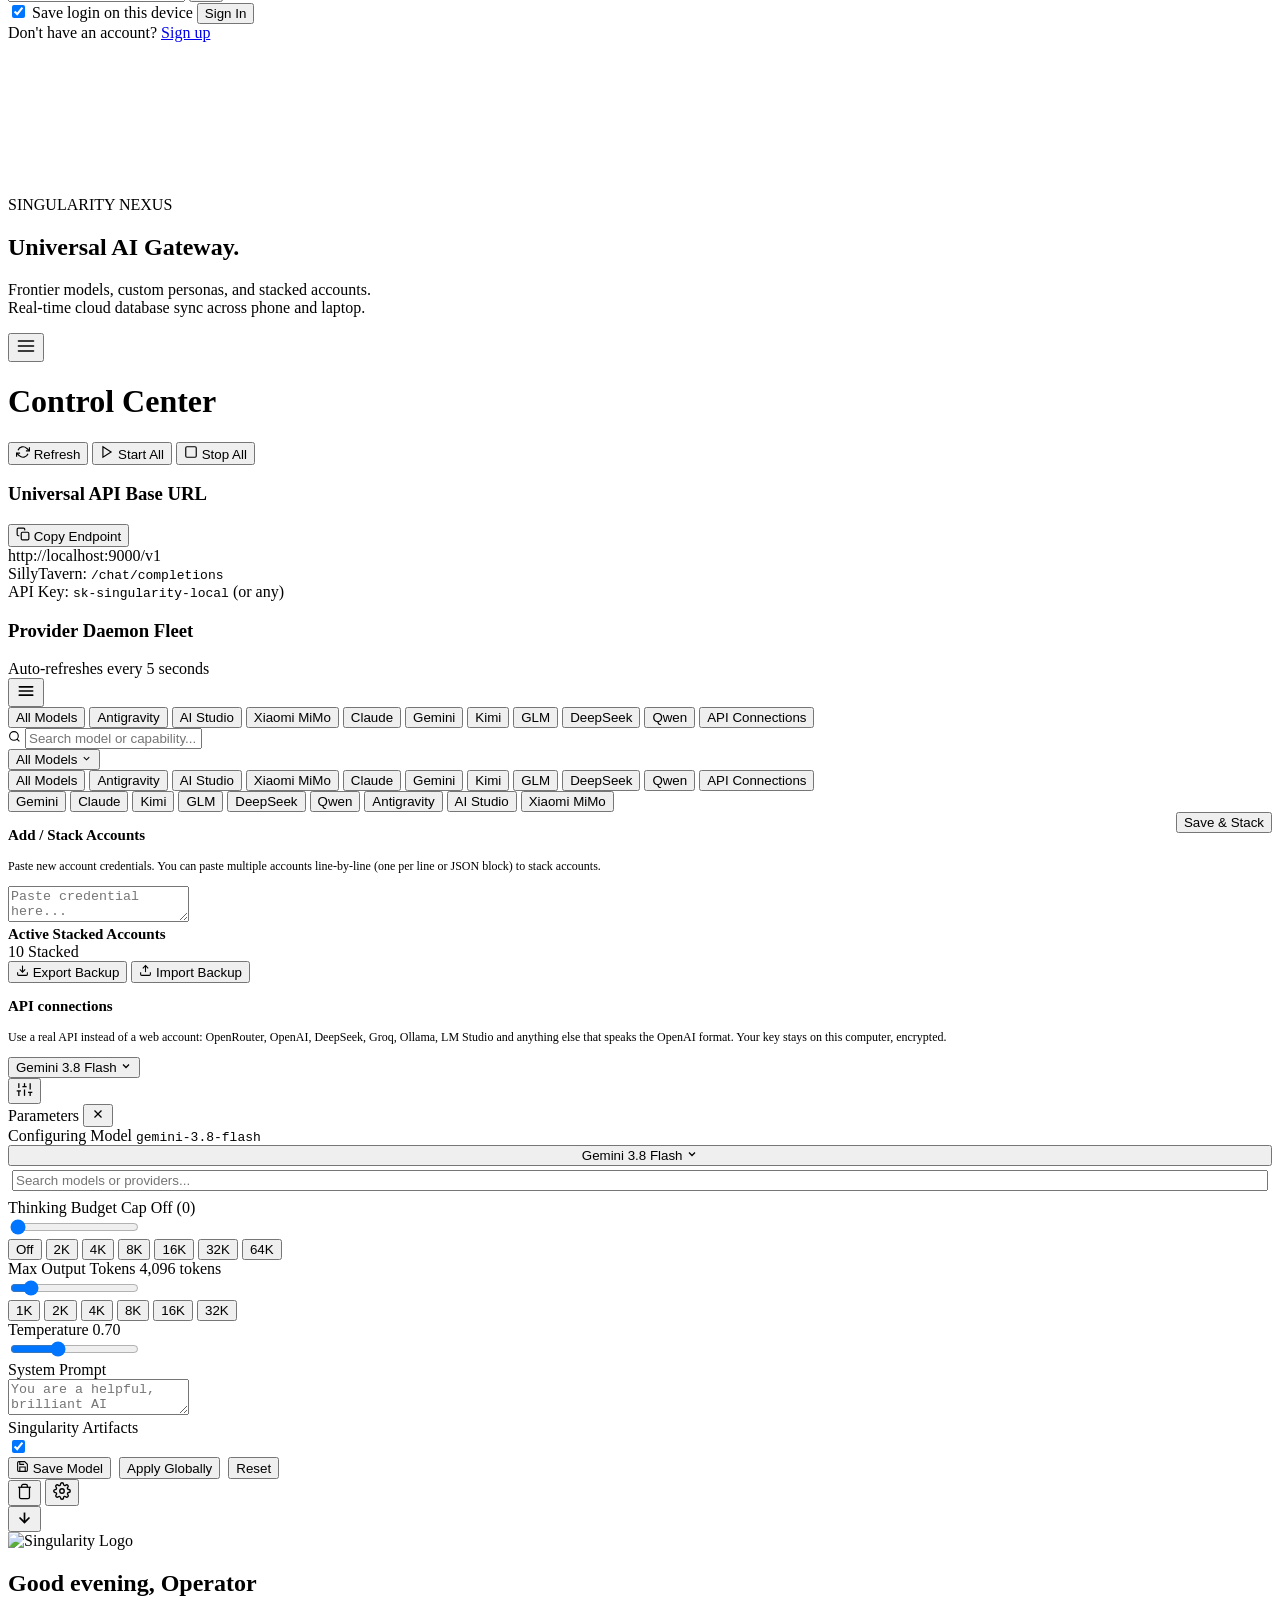
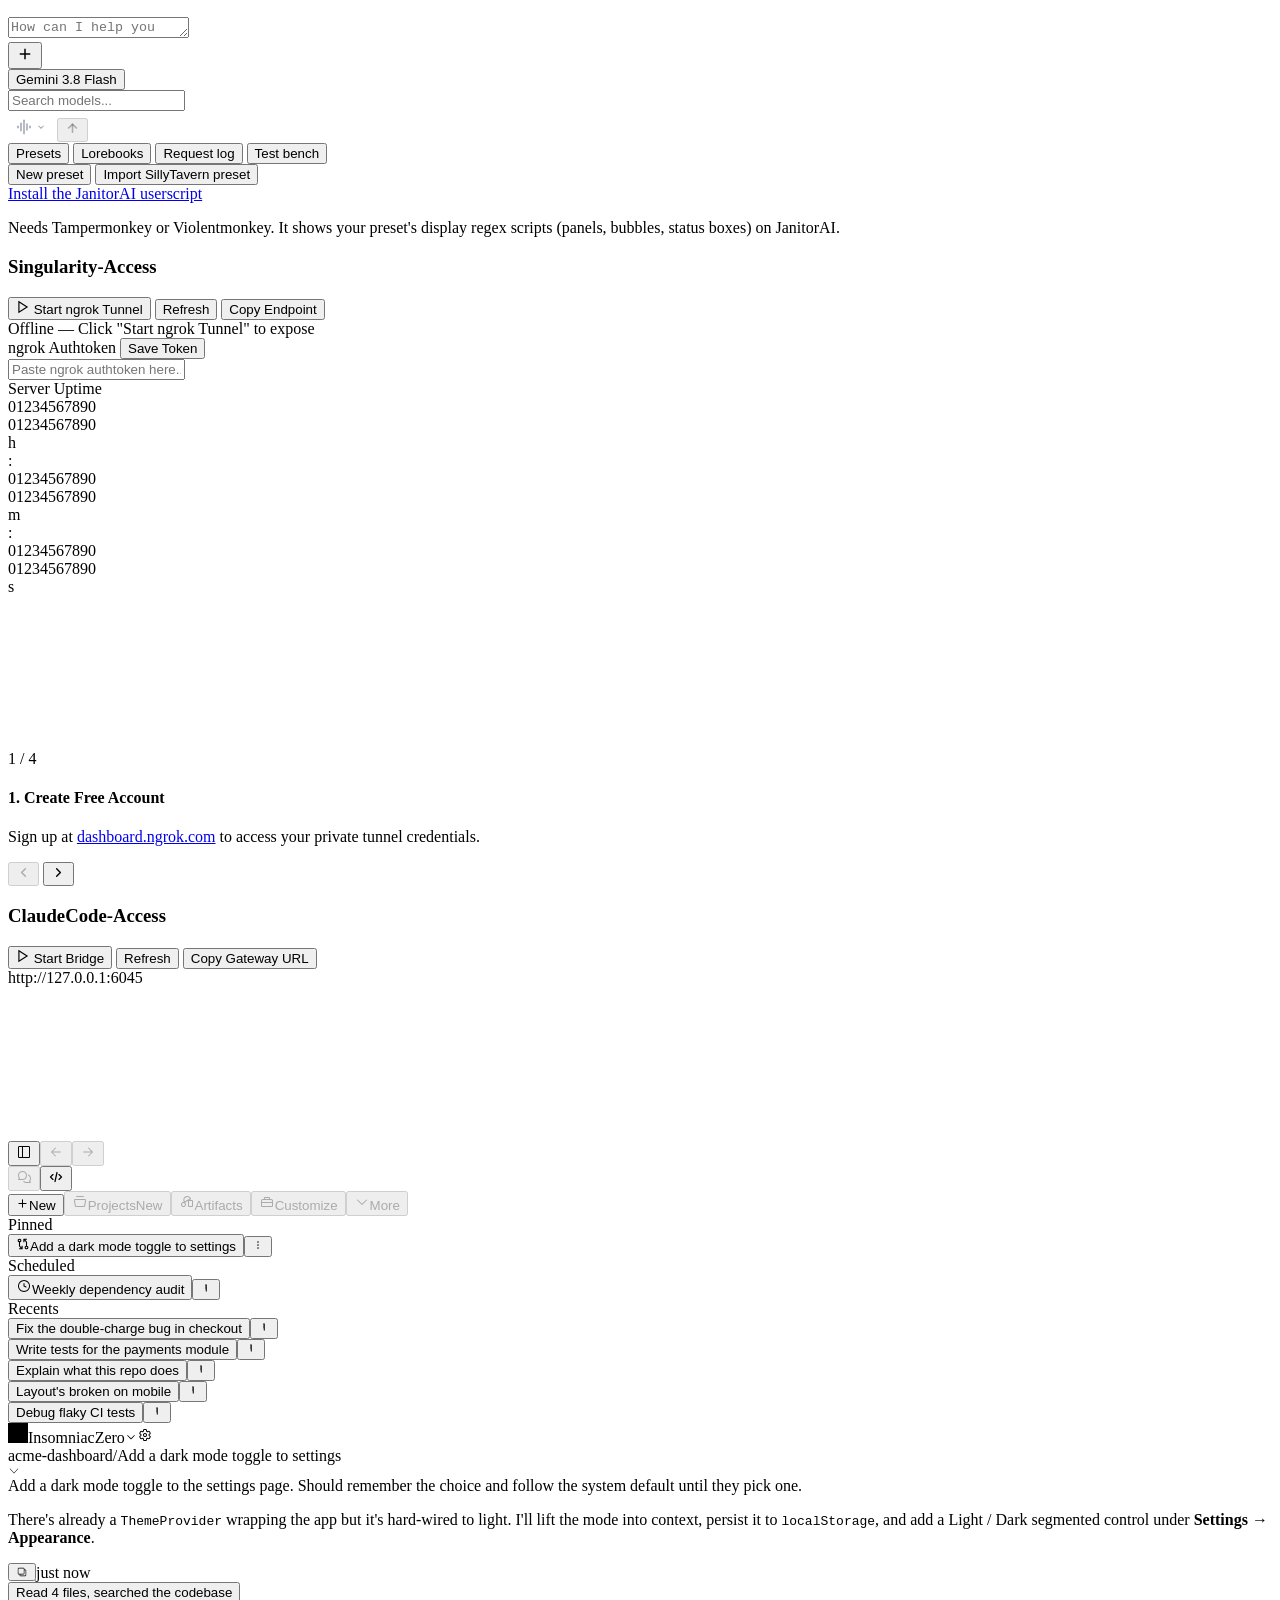
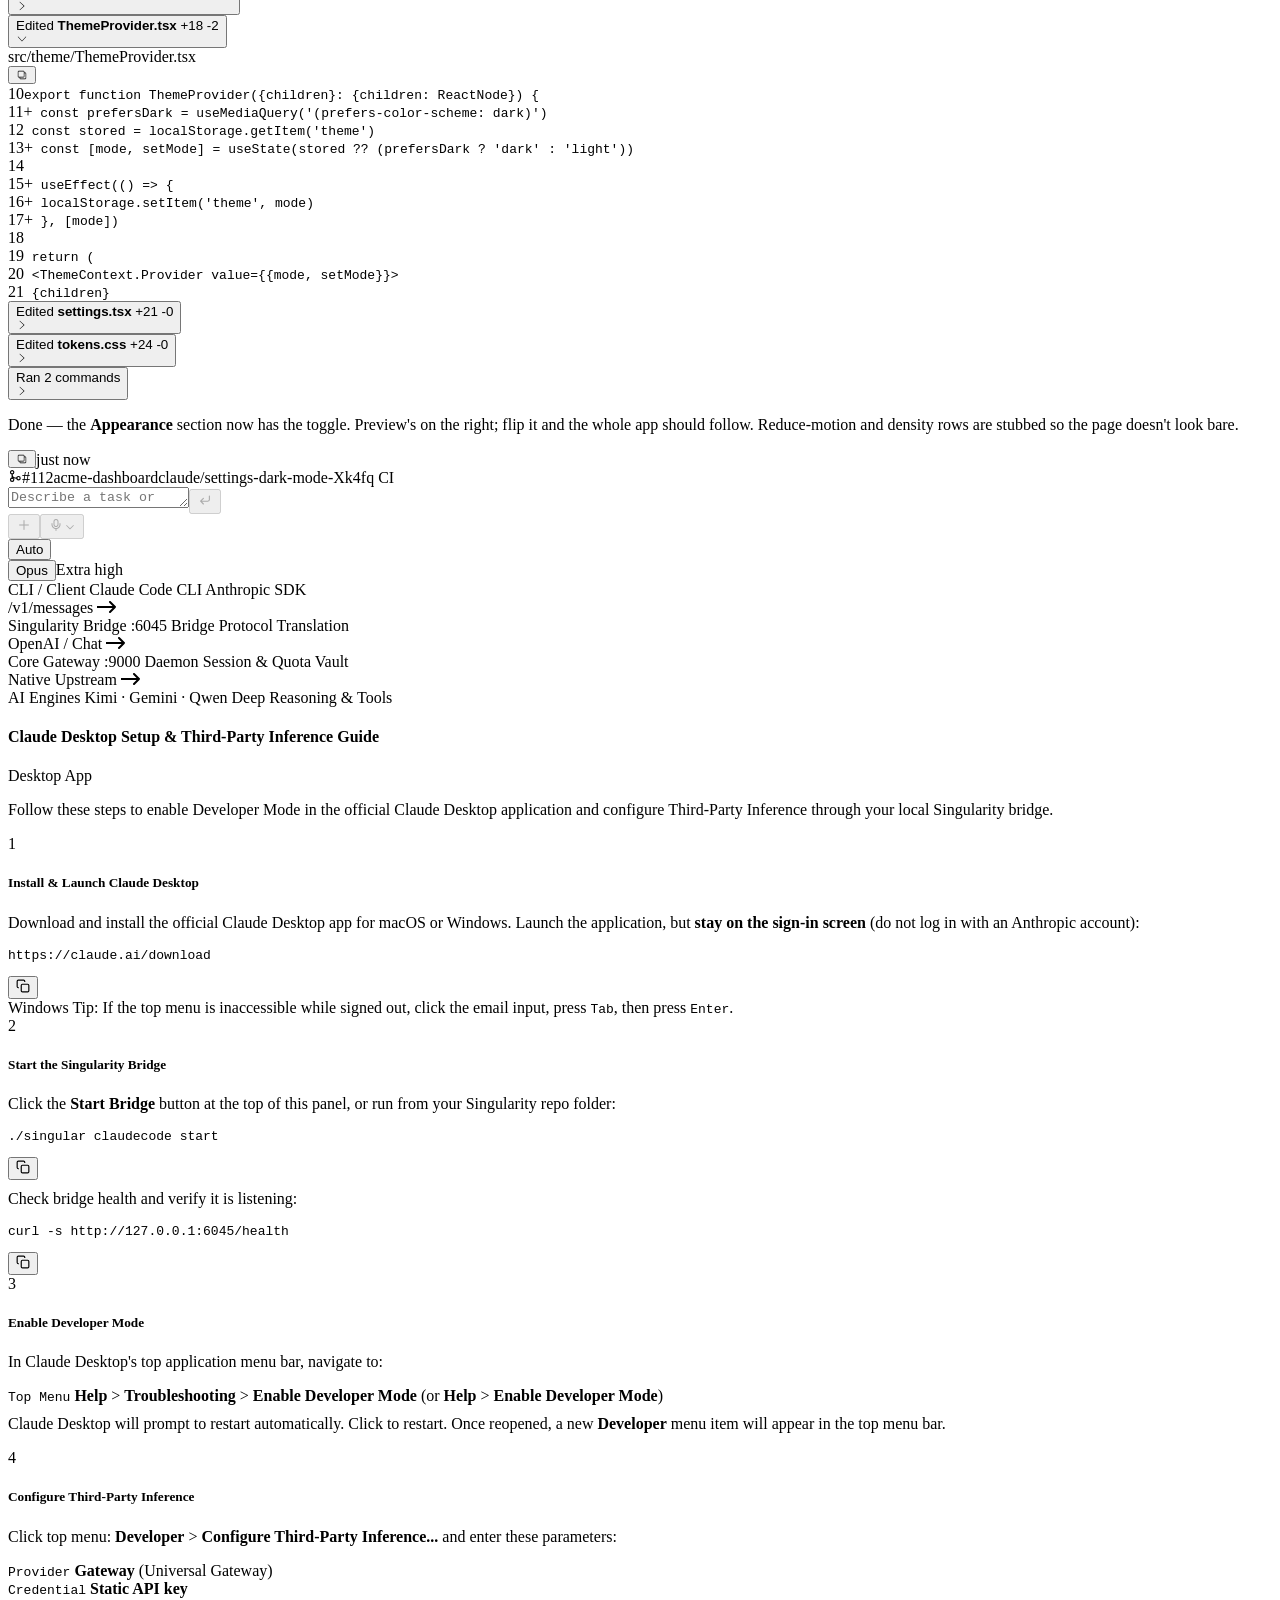
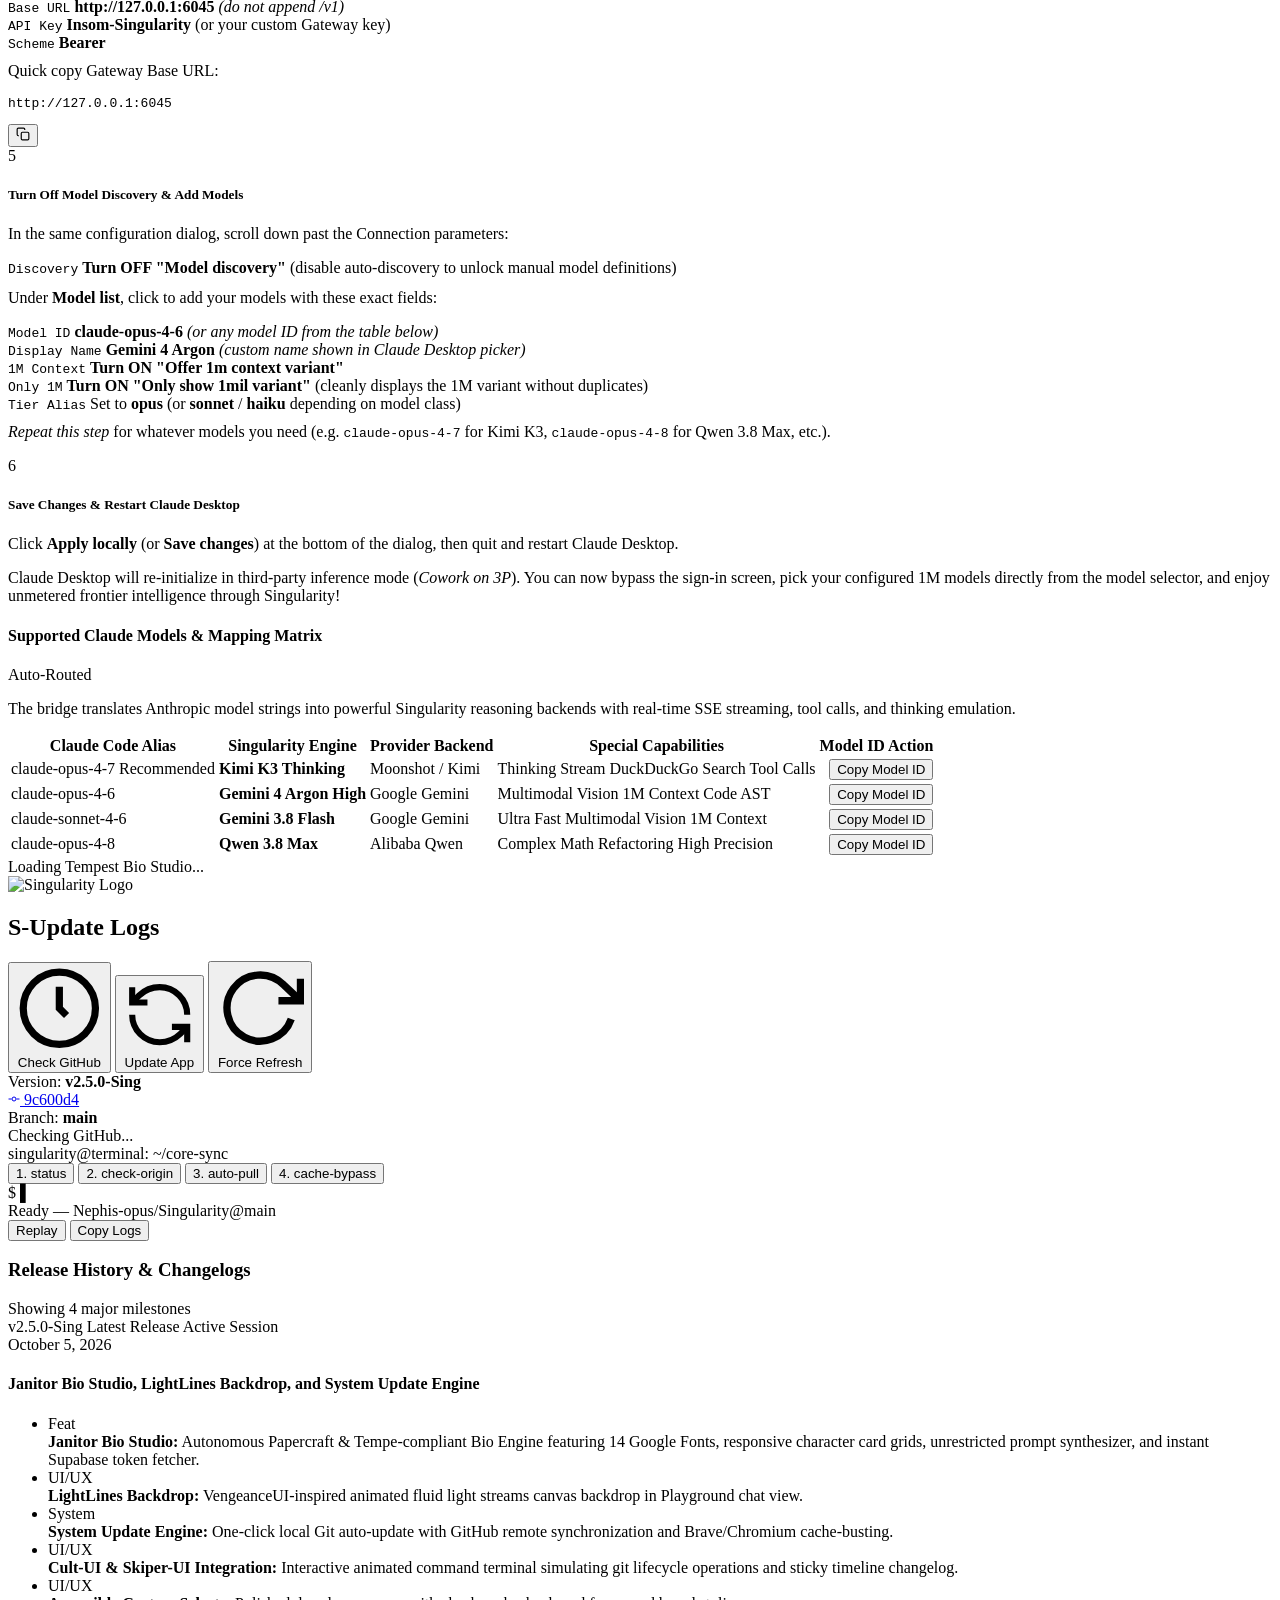
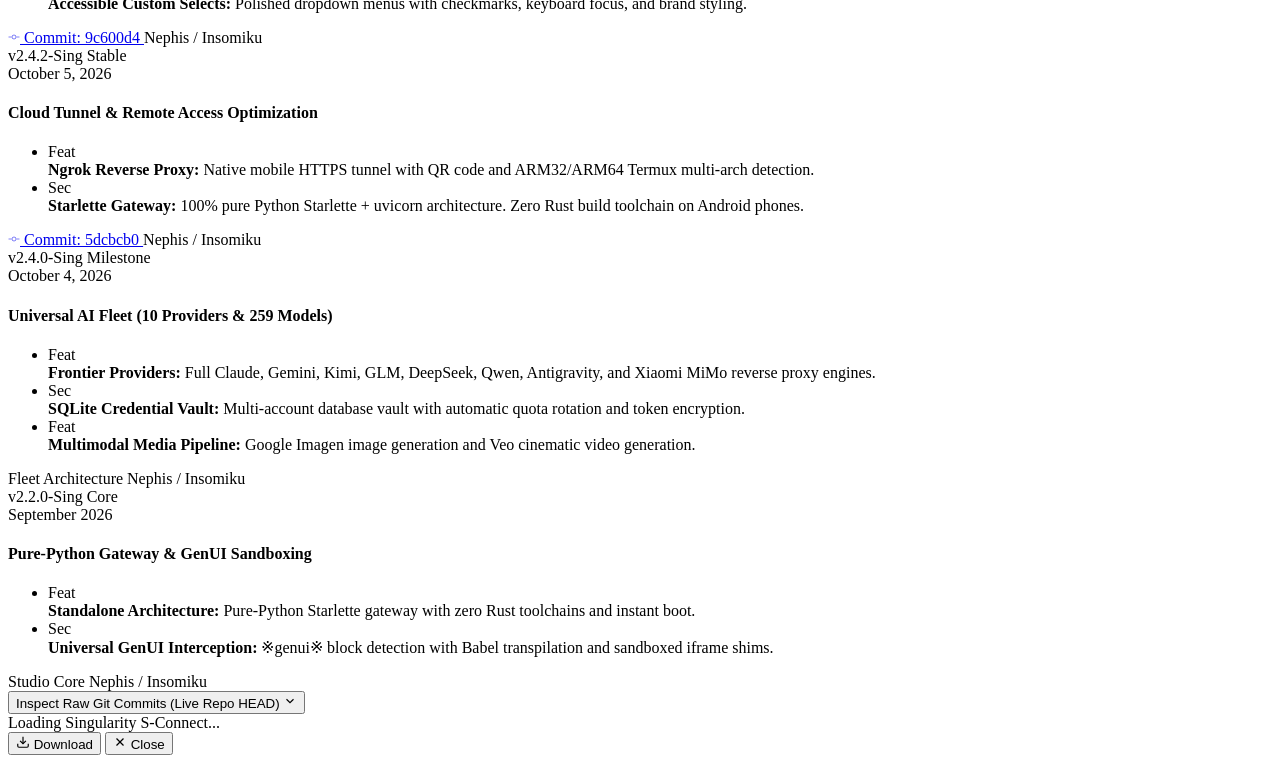
==== commit 95f5f650: "feat: overhaul documentation, align 9 providers, and integrate Claude Code & S-Connect" ====
--- a/singularity/static/index.html
+++ b/singularity/static/index.html
@@ -30,19 +30,17 @@
 
   <link rel="stylesheet" href="/static/tokens.css?v=61" />
   <link rel="stylesheet" href="/static/vendor/katex/katex.min.css?v=1" />
-  <link rel="stylesheet" href="/static/style.css?v=89" />
+  <link rel="stylesheet" href="/static/style.css?v=109" />
   <link rel="stylesheet" href="/static/tool-steps.css?v=7" />
   <link rel="stylesheet" href="/static/message-controls.css?v=4" />
   <link rel="stylesheet" href="/static/chat-management.css?v=2" />
   <link rel="stylesheet" href="/static/chat-modes.css?v=7" />
   <link rel="stylesheet" href="/static/presets.css?v=10" />
-  <link rel="stylesheet" href="/static/glass-dock.css?v=70" />
+  <link rel="stylesheet" href="/static/glass-dock.css?v=82" />
   <link rel="stylesheet" href="/static/preloader.css?v=2" />
-  <link rel="stylesheet" href="/static/janitor-bio.css?v=7" />
-  <link rel="stylesheet" href="/static/janitor-canvas.css?v=9" />
   <link rel="stylesheet" href="/static/updates.css?v=2" />
-  <link rel="stylesheet" href="/static/connect.css?v=38" />
   <link rel="stylesheet" href="/static/login-portal.css?v=2" />
+  <link rel="stylesheet" href="/static/claude-desktop.css?v=1" />
 
   <!-- Voice Conversation Mode Styles (Immune to cache) -->
   <style id="voice-mode-direct-styles">
@@ -672,30 +670,37 @@
 
       <header class="top-bar">
         <div class="page-meta">
+          <button type="button" class="control-mobile-sidebar-btn" id="btn-control-mobile-sidebar" aria-label="Open Navigation">
+            <svg width="20" height="20" viewBox="0 0 24 24" fill="none" stroke="currentColor" stroke-width="2" stroke-linecap="round" stroke-linejoin="round">
+              <line x1="3" y1="12" x2="21" y2="12"></line>
+              <line x1="3" y1="6" x2="21" y2="6"></line>
+              <line x1="3" y1="18" x2="21" y2="18"></line>
+            </svg>
+          </button>
           <h1 id="page-heading">Control Center</h1>
           <p id="page-subheading"></p>
         </div>
 
         <div class="top-bar-actions" id="top-actions">
-          <button class="btn btn-secondary" id="btn-refresh-telemetry">
+          <button class="btn btn-secondary" id="btn-refresh-telemetry" aria-label="Refresh Telemetry">
             <svg width="14" height="14" viewBox="0 0 24 24" fill="none" stroke="currentColor" stroke-width="2">
               <polyline points="23 4 23 10 17 10"></polyline>
               <polyline points="1 20 1 14 7 14"></polyline>
               <path d="M3.51 9a9 9 0 0 1 14.85-3.36L23 10M1 14l4.64 4.36A9 9 0 0 0 20.49 15"></path>
             </svg>
-            Refresh
+            <span class="btn-text">Refresh</span>
           </button>
-          <button class="btn btn-primary" id="btn-start-all">
+          <button class="btn btn-primary" id="btn-start-all" aria-label="Start All Providers">
             <svg width="14" height="14" viewBox="0 0 24 24" fill="none" stroke="currentColor" stroke-width="2">
               <polygon points="5 3 19 12 5 21 5 3"></polygon>
             </svg>
-            Start All
+            <span class="btn-text">Start All</span>
           </button>
-          <button class="btn btn-danger" id="btn-stop-all">
+          <button class="btn btn-danger" id="btn-stop-all" aria-label="Stop All Providers">
             <svg width="14" height="14" viewBox="0 0 24 24" fill="none" stroke="currentColor" stroke-width="2">
               <rect x="3" y="3" width="18" height="18" rx="2" ry="2"></rect>
             </svg>
-            Stop All
+            <span class="btn-text">Stop All</span>
           </button>
         </div>
       </header>
@@ -705,10 +710,16 @@
         <div class="tab-pane" id="pane-control">
           <div class="gateway-hero">
             <div class="gateway-hero-header">
-              <div>
-                <h3 style="font-size: 18px; font-weight: 700;">Universal API Base URL</h3>
-              </div>
-              <button class="btn btn-secondary btn-sm" id="btn-copy-url">Copy Endpoint</button>
+              <div class="gateway-title-group">
+                <h3 class="gateway-hero-title">Universal API Base URL</h3>
+              </div>
+              <button class="btn btn-secondary btn-sm" id="btn-copy-url" aria-label="Copy API Base Endpoint">
+                <svg width="14" height="14" viewBox="0 0 24 24" fill="none" stroke="currentColor" stroke-width="2" stroke-linecap="round" stroke-linejoin="round">
+                  <rect x="9" y="9" width="13" height="13" rx="2" ry="2"></rect>
+                  <path d="M5 15H4a2 2 0 0 1-2-2V4a2 2 0 0 1 2-2h9a2 2 0 0 1 2 2v1"></path>
+                </svg>
+                <span>Copy Endpoint</span>
+              </button>
             </div>
             <div class="endpoint-copy-row">
               <span class="endpoint-text" id="gateway-url-text">http://localhost:9000/v1</span>
@@ -718,39 +729,12 @@
                 SillyTavern: <code>/chat/completions</code>
               </div>
               <div class="client-chip">API Key: <code>sk-singularity-local</code> (or any)</div>
-              <div class="client-chip clickable-chip" id="chip-tavern-studio" title="Click to launch or open Tavern Web Studio" style="background: rgba(168, 85, 247, 0.15); border-color: rgba(168, 85, 247, 0.4); color: #d8b4fe; font-weight: 600;">
-                🏰 Tavern Web Studio: <code id="tavern-chip-url">:5173</code>
-              </div>
-            </div>
-
-            <!-- Mobile-only Control Center Action Buttons -->
-            <div class="mobile-fleet-actions">
-              <button class="btn btn-secondary btn-sm" id="btn-refresh-telemetry-mobile">
-                <svg width="14" height="14" viewBox="0 0 24 24" fill="none" stroke="currentColor" stroke-width="2">
-                  <polyline points="23 4 23 10 17 10"></polyline>
-                  <polyline points="1 20 1 14 7 14"></polyline>
-                  <path d="M3.51 9a9 9 0 0 1 14.85-3.36L23 10M1 14l4.64 4.36A9 9 0 0 0 20.49 15"></path>
-                </svg>
-                Refresh
-              </button>
-              <button class="btn btn-primary btn-sm" id="btn-start-all-mobile">
-                <svg width="14" height="14" viewBox="0 0 24 24" fill="none" stroke="currentColor" stroke-width="2">
-                  <polygon points="5 3 19 12 5 21 5 3"></polygon>
-                </svg>
-                Start All
-              </button>
-              <button class="btn btn-danger btn-sm" id="btn-stop-all-mobile">
-                <svg width="14" height="14" viewBox="0 0 24 24" fill="none" stroke="currentColor" stroke-width="2">
-                  <rect x="3" y="3" width="18" height="18" rx="2" ry="2"></rect>
-                </svg>
-                Stop All
-              </button>
             </div>
           </div>
 
-          <div style="display: flex; align-items: center; justify-content: space-between; margin-top: 10px;">
-            <h3 style="font-size: 16px; font-weight: 700;">Provider Daemon Fleet</h3>
-            <span style="font-size: 12px; color: var(--text-muted);">Auto-refreshes every 3 seconds</span>
+          <div class="fleet-section-header">
+            <h3 class="fleet-section-title">Provider Daemon Fleet</h3>
+            <span class="fleet-refresh-hint">Auto-refreshes every 5 seconds</span>
           </div>
 
           <div class="provider-grid" id="providers-container">
@@ -758,34 +742,67 @@
           </div>
         </div>
 
-        <!-- 2. LIMITS & QUOTAS TAB -->
-        <div class="tab-pane" id="pane-limits">
-          <div class="limits-container" id="limits-container">
-            <!-- Rendered dynamically by app.js -->
-          </div>
-        </div>
-
         <!-- 3. AVAILABLE MODELS TAB -->
         <div class="tab-pane" id="pane-models">
           <div class="catalog-toolbar">
-            <div class="filter-pills" id="model-filter-pills">
-              <button class="filter-btn active" data-filter="all">All Models</button>
-              <button class="filter-btn" data-filter="unlocked">Unlocked</button>
-              <button class="filter-btn" data-filter="locked">Locked</button>
-              <button class="filter-btn" data-filter="chatgpt">ChatGPT</button>
-              <button class="filter-btn" data-filter="claude">Claude</button>
-              <button class="filter-btn" data-filter="gemini">Gemini</button>
-              <button class="filter-btn" data-filter="kimi">Kimi</button>
-              <button class="filter-btn" data-filter="glm">GLM</button>
-              <button class="filter-btn" data-filter="grok">Grok</button>
-              <button class="filter-btn" data-filter="deepseek">DeepSeek</button>
-              <button class="filter-btn" data-filter="qwen">Qwen</button>
-              <button class="filter-btn" data-filter="antigravity">Antigravity</button>
-              <button class="filter-btn" data-filter="mimo">Xiaomi MiMo</button>
-              <button class="filter-btn" data-filter="external">API connections</button>
-            </div>
-            <input type="text" class="model-search-input" id="model-search"
-              placeholder="Search model or capability..." />
+            <div class="catalog-toolbar-inner">
+              <!-- Mobile Sidebar Trigger Button (Phone Only) -->
+              <button type="button" class="models-mobile-sidebar-btn" id="btn-models-mobile-sidebar" aria-label="Open Navigation">
+                <svg width="20" height="20" viewBox="0 0 24 24" fill="none" stroke="currentColor" stroke-width="2" stroke-linecap="round">
+                  <line x1="4" y1="7" x2="20" y2="7"></line>
+                  <line x1="4" y1="12" x2="20" y2="12"></line>
+                  <line x1="4" y1="17" x2="20" y2="17"></line>
+                </svg>
+              </button>
+
+              <!-- Desktop Filter Pills (Hidden on Phone) -->
+              <div class="filter-pills" id="model-filter-pills">
+                <button class="filter-btn active" data-filter="all">All Models</button>
+                <button class="filter-btn" data-filter="antigravity">Antigravity</button>
+                <button class="filter-btn" data-filter="aistudio">AI Studio</button>
+                <button class="filter-btn" data-filter="mimo">Xiaomi MiMo</button>
+                <button class="filter-btn" data-filter="claude">Claude</button>
+                <button class="filter-btn" data-filter="gemini">Gemini</button>
+                <button class="filter-btn" data-filter="kimi">Kimi</button>
+                <button class="filter-btn" data-filter="glm">GLM</button>
+                <button class="filter-btn" data-filter="deepseek">DeepSeek</button>
+                <button class="filter-btn" data-filter="qwen">Qwen</button>
+                <button class="filter-btn" data-filter="external">API Connections</button>
+              </div>
+
+              <!-- Search Input (Centered in Middle on Phone) -->
+              <div class="model-search-wrap">
+                <svg class="model-search-icon" width="13" height="13" viewBox="0 0 24 24" fill="none" stroke="currentColor" stroke-width="2">
+                  <circle cx="11" cy="11" r="8"></circle>
+                  <line x1="21" y1="21" x2="16.65" y2="16.65"></line>
+                </svg>
+                <input type="text" class="model-search-input" id="model-search"
+                  placeholder="Search model or capability..." />
+              </div>
+
+              <!-- Custom Provider Select Dropdown (Right on Phone, Hidden on Desktop) -->
+              <div class="claude-custom-select-wrap models-provider-dropdown-wrap" id="models-provider-dropdown-wrap">
+                <button type="button" class="claude-custom-select-btn models-provider-dropdown-btn" id="btn-models-provider-dropdown" onclick="toggleModelsProviderDropdown(event)">
+                  <span class="models-provider-dropdown-text" id="models-provider-dropdown-label">All Models</span>
+                  <svg class="claude-select-chevron" width="11" height="11" viewBox="0 0 24 24" fill="none" stroke="currentColor" stroke-width="2.2">
+                    <polyline points="6 9 12 15 18 9"></polyline>
+                  </svg>
+                </button>
+                <div class="claude-custom-select-menu models-provider-dropdown-menu" id="models-provider-dropdown-menu" role="listbox">
+                  <button type="button" class="claude-select-option selected" data-filter="all">All Models</button>
+                  <button type="button" class="claude-select-option" data-filter="antigravity">Antigravity</button>
+                  <button type="button" class="claude-select-option" data-filter="aistudio">AI Studio</button>
+                  <button type="button" class="claude-select-option" data-filter="mimo">Xiaomi MiMo</button>
+                  <button type="button" class="claude-select-option" data-filter="claude">Claude</button>
+                  <button type="button" class="claude-select-option" data-filter="gemini">Gemini</button>
+                  <button type="button" class="claude-select-option" data-filter="kimi">Kimi</button>
+                  <button type="button" class="claude-select-option" data-filter="glm">GLM</button>
+                  <button type="button" class="claude-select-option" data-filter="deepseek">DeepSeek</button>
+                  <button type="button" class="claude-select-option" data-filter="qwen">Qwen</button>
+                  <button type="button" class="claude-select-option" data-filter="external">API Connections</button>
+                </div>
+              </div>
+            </div>
           </div>
 
           <div class="models-sections-wrapper" id="models-container">
@@ -797,11 +814,9 @@
         <div class="tab-pane" id="pane-cookies">
           <div class="cookie-section">
             <div class="provider-tabs-bar" id="cookie-provider-tabs">
-              <button class="provider-tab-btn active" data-p="chatgpt">ChatGPT</button>
+              <button class="provider-tab-btn active" data-p="gemini">Gemini</button>
               <button class="provider-tab-btn" data-p="claude">Claude</button>
-              <button class="provider-tab-btn" data-p="grok">Grok</button>
               <button class="provider-tab-btn" data-p="kimi">Kimi</button>
-              <button class="provider-tab-btn" data-p="gemini">Gemini</button>
               <button class="provider-tab-btn" data-p="glm">GLM</button>
               <button class="provider-tab-btn" data-p="deepseek">DeepSeek</button>
               <button class="provider-tab-btn" data-p="qwen">Qwen</button>
@@ -885,7 +900,7 @@
 
               <div class="claude-top-center">
                 <button type="button" class="claude-top-model-chip" id="claude-top-model-chip" aria-haspopup="dialog" aria-label="Select Model" title="Select Model">
-                  <span class="claude-top-model-name" id="claude-top-model-name">Gpt 5.6 Sol</span>
+                  <span class="claude-top-model-name" id="claude-top-model-name">Gemini 3.8 Flash</span>
                   <svg class="claude-select-chevron" width="12" height="12" viewBox="0 0 24 24" fill="none" stroke="currentColor" stroke-width="2.5"><polyline points="6 9 12 15 18 9"></polyline></svg>
                 </button>
               </div>
@@ -921,12 +936,12 @@
                       <div class="param-group" id="param-model-selector-group">
                         <div class="param-label-row">
                           <label for="btn-param-model-select">Configuring Model</label>
-                          <code id="param-active-model-name" class="param-model-badge">gpt-5.6-sol</code>
+                          <code id="param-active-model-name" class="param-model-badge">gemini-3.8-flash</code>
                         </div>
-                        <input type="hidden" id="param-model-select" value="gpt-5.6-sol" />
+                        <input type="hidden" id="param-model-select" value="gemini-3.8-flash" />
                         <div class="claude-custom-select-wrap" id="param-model-select-wrap" style="width: 100%;">
                           <button type="button" class="claude-custom-select-btn" id="btn-param-model-select" aria-haspopup="listbox" aria-expanded="false" style="width: 100%; box-sizing: border-box;">
-                            <span class="claude-custom-select-text" id="param-model-selected-label">Gpt 5.6 Sol</span>
+                            <span class="claude-custom-select-text" id="param-model-selected-label">Gemini 3.8 Flash</span>
                             <svg class="claude-select-chevron" width="12" height="12" viewBox="0 0 24 24" fill="none" stroke="currentColor" stroke-width="2.5"><polyline points="6 9 12 15 18 9"></polyline></svg>
                           </button>
                           <div class="claude-custom-select-menu" id="param-model-select-menu" role="listbox" style="width: 100%; left: 0; right: 0; box-sizing: border-box; max-height: 270px; overflow-y: auto;">
@@ -1006,41 +1021,6 @@
                         </div>
                       </div>
 
-                      <!-- Web search (chat tools) -->
-                      <div class="param-group" id="search-settings">
-                        <div class="param-label-row">
-                          <label for="btn-search-backend-select">Web search</label>
-                        </div>
-                        <input type="hidden" id="search-backend-select" value="auto" />
-                        <div class="claude-custom-select-wrap" id="search-backend-select-wrap" style="width: 100%;">
-                          <button type="button" class="claude-custom-select-btn" id="btn-search-backend-select" aria-haspopup="listbox" style="width: 100%; box-sizing: border-box;">
-                            <span id="search-backend-selected-label">No key (DuckDuckGo, Brave, Bing)</span>
-                            <svg width="12" height="12" viewBox="0 0 24 24" fill="none" stroke="currentColor" stroke-width="2.5"><polyline points="6 9 12 15 18 9"></polyline></svg>
-                          </button>
-                          <div class="claude-custom-select-menu" id="search-backend-select-menu" style="width: 100%; left: 0; right: 0; box-sizing: border-box;">
-                            <button type="button" class="claude-select-option active" data-value="auto">
-                              <span>No key (DuckDuckGo, Brave, Bing)</span>
-                              <svg class="option-check" width="14" height="14" viewBox="0 0 24 24" fill="none" stroke="currentColor" stroke-width="2.5"><polyline points="20 6 9 17 4 12"></polyline></svg>
-                            </button>
-                            <button type="button" class="claude-select-option" data-value="brave">
-                              <span>Brave Search API</span>
-                              <svg class="option-check" width="14" height="14" viewBox="0 0 24 24" fill="none" stroke="currentColor" stroke-width="2.5"><polyline points="20 6 9 17 4 12"></polyline></svg>
-                            </button>
-                            <button type="button" class="claude-select-option" data-value="tavily">
-                              <span>Tavily</span>
-                              <svg class="option-check" width="14" height="14" viewBox="0 0 24 24" fill="none" stroke="currentColor" stroke-width="2.5"><polyline points="20 6 9 17 4 12"></polyline></svg>
-                            </button>
-                            <button type="button" class="claude-select-option" data-value="serper">
-                              <span>Serper</span>
-                              <svg class="option-check" width="14" height="14" viewBox="0 0 24 24" fill="none" stroke="currentColor" stroke-width="2.5"><polyline points="20 6 9 17 4 12"></polyline></svg>
-                            </button>
-                          </div>
-                        </div>
-                        <input type="password" class="param-input" id="search-api-key-input" autocomplete="off"
-                          spellcheck="false" placeholder="API key (optional)" />
-                        <span id="search-settings-hint" style="display: none;"></span>
-                        <button type="button" class="btn btn-secondary btn-sm" id="btn-save-search-settings">Save search settings</button>
-                      </div>
 
                       <!-- Footer Action Controls -->
                       <div class="settings-dropdown-footer" style="display: flex; flex-wrap: wrap; gap: 8px;">
@@ -1117,7 +1097,7 @@
                       placeholder="How can I help you today?"></textarea>
 
                     <div class="claude-input-bottom-bar">
-                      <!-- Bottom Left: '+' Attachment & Model Selector (NO arrow, NO 'High', extra padding) -->
+                      <!-- Bottom Left: '+' Attachment & Model Selector -->
                       <div class="claude-input-actions-left">
                         <button class="claude-attach-btn" id="claude-attach-btn" type="button" title="Attach file or context" aria-label="Attach">
                           <svg width="18" height="18" viewBox="0 0 24 24" fill="none" stroke="currentColor" stroke-width="2">
@@ -1127,32 +1107,10 @@
                         </button>
                         <input type="file" id="claude-file-input" style="display: none;" multiple />
 
-                        <!-- Tools: opens a tray of toggle pills below the button -->
-                        <div class="composer-tools-wrapper" id="composer-tools-wrapper">
-                          <button class="claude-attach-btn claude-tools-btn" id="btn-tools-menu" type="button"
-                            aria-expanded="false" aria-controls="composer-tools-tray" title="Tools" aria-label="Tools">
-                            <svg width="16" height="16" viewBox="0 0 24 24" fill="none" stroke="currentColor" stroke-width="2" stroke-linecap="round" stroke-linejoin="round" aria-hidden="true">
-                              <path d="M4 7h3M11.4 7H20M4 17h8.6M17 17h3"></path>
-                              <circle cx="9.2" cy="7" r="2.2"></circle><circle cx="14.8" cy="17" r="2.2"></circle>
-                            </svg>
-                          </button>
-                          <div class="composer-tools-tray" id="composer-tools-tray" inert aria-hidden="true">
-                            <!-- Search toggle: lets the model search the web and read pages (chat tools) -->
-                            <button class="claude-tool-pill" id="btn-search-toggle" type="button" aria-pressed="false" disabled
-                              title="Search the web">
-                              <svg width="15" height="15" viewBox="0 0 24 24" fill="none" stroke="currentColor" stroke-width="2" stroke-linecap="round" stroke-linejoin="round" aria-hidden="true">
-                                <circle cx="12" cy="12" r="9"></circle><line x1="3" y1="12" x2="21" y2="12"></line>
-                                <path d="M12 3a14 14 0 0 1 0 18a14 14 0 0 1 0-18z"></path>
-                              </svg>
-                              <span class="claude-tool-pill-label">Search</span>
-                            </button>
-                          </div>
-                        </div>
-
-                        <!-- Model Selector placed on bottom left with extra padding, clean name -->
+                        <!-- Model Selector Pill (Bottom Left) -->
                         <div class="custom-select-wrapper claude-model-selector" id="playground-model-select">
                           <button class="claude-model-trigger" id="model-select-trigger" type="button" aria-haspopup="listbox" aria-expanded="false" title="Switch Model">
-                            <span class="claude-model-name" id="model-select-label">Gpt 5.6 Sol</span>
+                            <span class="claude-model-name" id="model-select-label">Gemini 3.8 Flash</span>
                           </button>
                           <div class="custom-select-popover popover-up" id="model-select-popover">
                             <div class="select-search-box">
@@ -1166,19 +1124,8 @@
                         </div>
                       </div>
 
-                      <!-- Bottom Right: Mic, Waveform, Send -->
+                      <!-- Bottom Right: Waveform Voice Mode, Send -->
                       <div class="claude-input-actions-right">
-
-                        <!-- Mic Voice Dictation Button -->
-                        <button class="claude-action-icon-btn" id="btn-voice-input" type="button" title="Dictate message" aria-label="Microphone">
-                          <svg width="17" height="17" viewBox="0 0 24 24" fill="none" stroke="currentColor" stroke-width="1.9">
-                            <path d="M12 1a3 3 0 0 0-3 3v8a3 3 0 0 0 6 0V4a3 3 0 0 0-3-3z"></path>
-                            <path d="M19 10v2a7 7 0 0 1-14 0v-2"></path>
-                            <line x1="12" y1="19" x2="12" y2="23"></line>
-                            <line x1="8" y1="23" x2="16" y2="23"></line>
-                          </svg>
-                        </button>
-
                         <!-- Waveform Voice Mode Button with Dropdown Popover -->
                         <div class="voice-mode-wrapper" id="voice-mode-wrapper">
                           <button class="claude-action-icon-btn claude-waveform-btn" id="btn-voice-chat" type="button" title="Voice conversation mode" aria-label="Audio Waveform" aria-haspopup="true" aria-expanded="false">
@@ -1579,663 +1526,365 @@
           </div>
         </div>
 
-        <!-- 8. JANITOR BIO STUDIO TAB (Papercraft & DelightfulTempe Unrestricted Bio Engine) -->
-        <div class="tab-pane" id="pane-bio">
-          <div class="bio-studio-container">
-            <!-- Header Hero -->
-            <div class="bio-hero">
-              <div class="bio-hero-brand">
-                <div class="bio-hero-icon-wrap" title="Tempest">
-                  <svg viewBox="0 0 512 512" fill="currentColor">
-                    <path fill="currentColor" d="M277.38 21.66c-96.948-.878-173.34 86.818-197.982 179.76 0 .002 0 .004-.002.006-6.326 18.67-9.757 38.666-9.757 59.455 0 2.836.074 5.654.2 8.458-17.562-55.274-17.086-137.757 20.086-206.48C2.272 126.67-9.832 299.917 100.182 398.58c-22.78-2.325-46.352-9.837-70.147-24.225 78.56 96.676 160.54 101.437 227.393 91.487-23.15 12.557-50.73 19.886-83.272 19.228 92.947 37.552 157.73-7.642 194.62-60.908-3.368 19.416-10.61 39.33-22.75 59.406 75.302-61.19 94.838-124.455 95.097-181.033 5.027 52.445-7.262 120.805-55.344 191.85 137.474-80.25 141.267-308.97-44.49-397.783-1.718-.905-3.454-1.778-5.204-2.63 34.773-.313 70.898 10.356 105.168 38.25-54.364-94.094-142.49-91.19-206.094-66.456 26.697-20.213 60.655-32.96 103.078-32.102-20.95-8.053-41.322-11.827-60.86-12.004zm-20.292 72.42c27.385.31 53.167 7.19 75.85 19.15 11.03 34.65 10.764 85.084-35.82 110.73 57.38-8.063 68.747-56.41 65.92-90.386 31.604 26.8 53.065 65.168 57.894 108.617-11.442-11.052-27.03-18.682-47.832-18.995-4.228-.063-8.67.175-13.336.748 56.35 13.146 58.046 52.722 56.037 82.108-5.366 19.175-14.072 36.942-25.445 52.647 3.265-39.063-5.52-70.67-25.205-91.312-25.207-26.433-66.802-31.98-114.732-13.826-43.58 16.5-75.458 10.803-94.588-9.257-18.553-19.456-26.513-55.153-15.96-104.09 21.894-20.92 49.49-35.916 80.237-42.47 25.205 5.698 46.725 24.76 53.276 49.736 7.63 29.088-7.855 62.162-37.375 69.75-21.748 5.59-46.478-6.097-52.008-28.185-3.99-15.936 4.575-33.99 20.47-37.873 2.803-.685 5.7-.813 8.51-.447-2.895 3.556-4.636 8.09-4.636 13.033 0 11.41 9.25 20.662 20.662 20.662 11.41 0 20.664-9.25 20.664-20.662 0-5.404-2.092-10.308-5.488-13.99-9.197-14.293-27.572-20.797-44.147-16.748-26.926 6.576-40.487 35.292-34.16 60.564 8.268 33.023 43.65 49.744 74.785 41.742 40.45-10.398 60.882-54.14 50.797-92.59-5.31-20.24-17.91-37.11-34.37-48.656zm-140.086 73.168c-2.947 38.434 5.85 69.552 25.305 89.953 25.207 26.434 66.8 31.985 114.73 13.835h.002c43.58-16.508 75.457-10.814 94.587 9.246 18.525 19.428 26.487 55.05 16.002 103.878-22.39 20.436-50.385 34.833-81.43 40.66l.038-.205c-23.698-4.616-44.6-20.994-53.21-43.424-10.99-28.622 1.01-63.88 30.083-74.895 21.448-8.124 47.847.96 55.943 22.767 5.85 15.76-.836 35.1-16.582 40.848-3.484 1.272-7.217 1.67-10.818 1.28 3.006-3.587 4.82-8.207 4.82-13.254 0-11.412-9.252-20.665-20.663-20.665-11.413 0-20.664 9.254-20.664 20.666 0 3.68.973 7.13 2.66 10.123 9.034 19.034 32.092 26.332 51.073 19.403v-.002c26.41-9.642 36.89-40.114 27.69-64.9-9.013-24.28-32.39-37.62-56.384-37.894-8-.092-16.066 1.267-23.694 4.156-39.625 15.01-55.365 61.408-40.908 99.065 6.25 16.277 17.272 29.828 31.018 39.603-28.09-1.413-54.325-9.757-77.05-23.347-8.506-34.05-5.113-79.09 38.048-102.854-52.583 7.39-66.514 48.602-66.303 81.59-28.446-26.552-47.57-62.952-51.986-103.816 13.757 13.168 33.46 21.397 60.93 18.024-54.79-12.782-57.916-50.575-56.2-79.67 4.867-18.134 12.7-35.044 22.962-50.17z"/>
-                  </svg>
-                </div>
-                <div class="bio-hero-title-area">
-                  <div class="bio-hero-title">Tempest</div>
-                </div>
-              </div>
-
-              <!-- Sub-tab Navigation -->
-              <div class="bio-subnav" role="tablist">
-                <button type="button" class="bio-subnav-btn active" data-subtab="canvas" role="tab" aria-selected="true">
-                  <svg viewBox="0 0 24 24" fill="none" stroke="currentColor" stroke-width="2"><rect x="3" y="3" width="18" height="18" rx="2"></rect><circle cx="8.5" cy="8.5" r="1.5"></circle><polyline points="21 15 16 10 5 21"></polyline></svg>
-                  1. Bio Canvas
-                </button>
-                <button type="button" class="bio-subnav-btn" data-subtab="concept" role="tab" aria-selected="false">
-                  <svg viewBox="0 0 24 24" fill="none" stroke="currentColor" stroke-width="2"><path d="M12 20h9"></path><path d="M16.5 3.5a2.121 2.121 0 0 1 3 3L7 19l-4 1 1-4L16.5 3.5z"></path></svg>
-                  2. AI Bio Writer
-                </button>
-                <button type="button" class="bio-subnav-btn" data-subtab="output" role="tab" aria-selected="false">
-                  <svg viewBox="0 0 24 24" fill="none" stroke="currentColor" stroke-width="2"><polyline points="16 18 22 12 16 6"></polyline><polyline points="8 6 2 12 8 18"></polyline></svg>
-                  3. Output &amp; Sandbox
-                </button>
-                <button type="button" class="bio-subnav-btn" data-subtab="auth" role="tab" aria-selected="false">
-                  <svg viewBox="0 0 24 24" fill="none" stroke="currentColor" stroke-width="2"><rect x="3" y="11" width="18" height="11" rx="2" ry="2"></rect><path d="M7 11V7a5 5 0 0 1 10 0v4"></path></svg>
-                  4. Credentials Vault
-                </button>
-              </div>
-            </div>
-
-            <!-- View Stage -->
-            <div class="bio-view-stage">
-              <!-- TAB 1: BIO CANVAS (Visual Cover & Layout Studio) -->
-              <div class="bio-tab-content active" id="bio-subtab-canvas">
-                <div class="bio-canvas-app">
-                  <!-- Top Instrument Toolbar -->
-                  <div class="bio-canvas-top">
-                    <div class="bio-canvas-brand">
-                      <svg width="15" height="15" viewBox="0 0 24 24" fill="none" stroke="currentColor" stroke-width="2"><rect x="3" y="3" width="18" height="18" rx="2"></rect><circle cx="8.5" cy="8.5" r="1.5"></circle><polyline points="21 15 16 10 5 21"></polyline></svg>
-                      <span>Bio Canvas</span>
-                    </div>
-                    <button type="button" class="bio-c-btn" id="c-b-new" title="Create New Canvas">New</button>
-                    <button type="button" class="bio-c-btn" id="c-b-tpl" title="Load Character Template">Template</button>
-                    <button type="button" class="bio-c-btn" id="c-b-open" title="Open Bio Canvas JSON">Open</button>
-                    <button type="button" class="bio-c-btn" id="c-b-save" title="Ctrl+S: Save/Download Project JSON">Save</button>
-                    <span class="bio-canvas-sep"></span>
-                    <button type="button" class="bio-c-btn" id="c-b-un" title="Undo (Ctrl+Z)">↶</button>
-                    <button type="button" class="bio-c-btn" id="c-b-re" title="Redo (Ctrl+Y)">↷</button>
-                    <span class="bio-canvas-sep"></span>
-                    <button type="button" class="bio-c-btn" data-add="text" title="Add Text Layer">+ Text</button>
-                    <button type="button" class="bio-c-btn" data-add="img" title="Add Photo Layer">+ Photo</button>
-                    <button type="button" class="bio-c-btn" data-add="rect" title="Add Shape/Gradient Layer">+ Shape</button>
-                    <span class="bio-canvas-sep"></span>
-                    <button type="button" class="bio-c-btn" id="c-b-dup" title="Duplicate (Ctrl+D)">Duplicate</button>
-                    <button type="button" class="bio-c-btn" id="c-b-up" title="Bring Layer Up">Up</button>
-                    <button type="button" class="bio-c-btn" id="c-b-dn" title="Send Layer Down">Down</button>
-                    <button type="button" class="bio-c-btn" id="c-b-del" title="Delete Layer">Delete</button>
-                    <span class="bio-canvas-sep"></span>
-                    <button type="button" class="bio-c-btn ai-btn" id="c-b-ai" title="AI Auto-Layout & Design Generator">
-                      <svg viewBox="0 0 512 512" fill="currentColor" width="13" height="13"><path d="M503 114.333v280c0 60.711-49.29 110-110 110H113c-60.711 0-110-49.289-110-110v-280c0-60.71 49.289-110 110-110h280c60.71 0 110 49.29 110 110z"/><path d="M342.065 189.759c1.886-2.42 3.541-4.63 5.289-6.77.81-1.007.74-1.771-.046-2.824-7.58-9.965-8.298-21.028-3.935-32.254 3.275-8.448 10.52-12.406 19.373-13.25 5.52-.521 10.936.046 15.959 2.73 6.596 3.53 10.438 8.912 11.688 16.341.995 5.926.81 11.712-.868 17.452-2.974 10.161-10.277 15.427-20.287 16.758-8.31 1.11-16.734 1.25-25.113 1.817-.648.046-1.308 0-2.06 0z" fill="#027aff"/><path d="M321.512 144.254h-50.064l-39.637 90.384h-56.036v-89.99H131v232.868h44.787v-98.103h78.973c13.598 0 26.015-7.927 31.744-20.252v118.355h44.787v-98.103c0-23.342-18.239-42.97-41.523-44.671v-.116h-24.593a45.577 45.577 0 0026.884-24.534l29.453-65.838z" fill="#fff"/></svg>
-                      ✨ Kimi AI Generator
-                    </button>
-                    <span class="bio-canvas-sp"></span>
-                    <span class="bio-canvas-status-item" id="c-st"></span>
-                    <span class="bio-canvas-status-item" id="c-sv2" style="margin-left: 8px;"></span>
-                    <button type="button" class="bio-c-btn primary" id="c-b-deploy" title="Deploy directly to JanitorAI character">
-                      <svg viewBox="0 0 24 24" fill="none" stroke="currentColor" stroke-width="2"><path d="M22 2L11 13M22 2l-7 20-4-9-9-4 20-7z"></path></svg>
-                      Deploy to JAI
-                    </button>
-                  </div>
-
-                  <!-- Left Sidebar: Layers & Tips -->
-                  <div class="bio-canvas-left">
-                    <h4 class="bio-canvas-sec-title">Layers</h4>
-                    <div class="bio-layers-list" id="c-ll"></div>
-                    <h4 class="bio-canvas-sec-title">Tips &amp; Controls</h4>
-                    <div class="bio-canvas-tips-box">
-                      Double-click text to inline edit. Shift+click for multi-selection. Arrow keys to nudge (Shift ×10). Corner handles resize; top handle rotates (Shift for 15° steps). Drag images directly onto canvas.
-                    </div>
-                    <div class="bio-canvas-back-wrap">
-                      <button type="button" class="bio-back-singularity-btn" id="btn-bio-back-singularity" title="Return to Singularity Playground">
-                        <svg viewBox="0 0 24 24" width="14" height="14" fill="none" stroke="currentColor" stroke-width="2.2" stroke-linecap="round" stroke-linejoin="round">
-                          <line x1="19" y1="12" x2="5" y2="12"></line>
-                          <polyline points="12 19 5 12 12 5"></polyline>
-                        </svg>
-                        <span>Back to Singularity</span>
-                      </button>
-                    </div>
-                  </div>
-
-                  <!-- Center Infinite Canvas Stage -->
-                  <div class="bio-canvas-main" id="c-C">
-                    <!-- Top Dimension & Alignment Bar -->
-                    <div class="bio-canvas-controls-bar">
-                      <span class="bio-canvas-status-item">Canvas</span>
-                      <div class="bio-num-group bio-toolbar-num" title="Canvas width">
-                        <button type="button" class="bio-num-step-btn" data-step-for="c-tw" data-step="-10">−</button>
-                        <input class="bio-num-step-input" id="c-tw" type="text" inputmode="numeric" value="480" />
-                        <button type="button" class="bio-num-step-btn" data-step-for="c-tw" data-step="10">+</button>
-                      </div>
-                      <span class="bio-canvas-status-item">×</span>
-                      <div class="bio-num-group bio-toolbar-num" title="Canvas height">
-                        <button type="button" class="bio-num-step-btn" data-step-for="c-th" data-step="-10">−</button>
-                        <input class="bio-num-step-input" id="c-th" type="text" inputmode="numeric" value="608" />
-                        <button type="button" class="bio-num-step-btn" data-step-for="c-th" data-step="10">+</button>
-                      </div>
-                      <span class="bio-canvas-sep"></span>
-                      <div class="bio-canvas-zoom-group">
-                        <button type="button" class="bio-c-btn" id="c-zo" title="Zoom Out (Ctrl+Minus)">−</button>
-                        <span class="bio-canvas-zoom-text" id="c-zv">100%</span>
-                        <button type="button" class="bio-c-btn" id="c-zi" title="Zoom In (Ctrl+Plus)">+</button>
-                        <button type="button" class="bio-c-btn" id="c-z0" title="Fit to Viewport (Ctrl+0)">Fit</button>
-                        <button type="button" class="bio-c-btn" id="c-z1" title="100% Zoom (Ctrl+1)">100%</button>
-                      </div>
-                      <span class="bio-canvas-sep"></span>
-                      <!-- Figma Quick Alignment Toolbar -->
-                      <div class="bio-canvas-align-group" title="Align Selection (Figma Tools)">
-                        <button type="button" class="bio-c-btn bio-icon-btn" id="c-al-l" title="Align Left"><svg width="12" height="12" viewBox="0 0 24 24" fill="none" stroke="currentColor" stroke-width="2"><line x1="4" y1="2" x2="4" y2="22"></line><rect x="8" y="5" width="12" height="5" rx="1"></rect><rect x="8" y="14" width="8" height="5" rx="1"></rect></svg></button>
-                        <button type="button" class="bio-c-btn bio-icon-btn" id="c-al-c" title="Align Horizontal Center"><svg width="12" height="12" viewBox="0 0 24 24" fill="none" stroke="currentColor" stroke-width="2"><line x1="12" y1="2" x2="12" y2="22"></line><rect x="5" y="5" width="14" height="5" rx="1"></rect><rect x="7" y="14" width="10" height="5" rx="1"></rect></svg></button>
-                        <button type="button" class="bio-c-btn bio-icon-btn" id="c-al-r" title="Align Right"><svg width="12" height="12" viewBox="0 0 24 24" fill="none" stroke="currentColor" stroke-width="2"><line x1="20" y1="2" x2="20" y2="22"></line><rect x="4" y="5" width="12" height="5" rx="1"></rect><rect x="8" y="14" width="8" height="5" rx="1"></rect></svg></button>
-                        <button type="button" class="bio-c-btn bio-icon-btn" id="c-al-t" title="Align Top"><svg width="12" height="12" viewBox="0 0 24 24" fill="none" stroke="currentColor" stroke-width="2"><line x1="2" y1="4" x2="22" y2="4"></line><rect x="5" y="8" width="5" height="12" rx="1"></rect><rect x="14" y="8" width="5" height="8" rx="1"></rect></svg></button>
-                        <button type="button" class="bio-c-btn bio-icon-btn" id="c-al-m" title="Align Vertical Middle"><svg width="12" height="12" viewBox="0 0 24 24" fill="none" stroke="currentColor" stroke-width="2"><line x1="2" y1="12" x2="22" y2="12"></line><rect x="5" y="5" width="5" height="14" rx="1"></rect><rect x="14" y="7" width="5" height="10" rx="1"></rect></svg></button>
-                        <button type="button" class="bio-c-btn bio-icon-btn" id="c-al-b" title="Align Bottom"><svg width="12" height="12" viewBox="0 0 24 24" fill="none" stroke="currentColor" stroke-width="2"><line x1="2" y1="20" x2="22" y2="20"></line><rect x="5" y="4" width="5" height="12" rx="1"></rect><rect x="14" y="8" width="5" height="8" rx="1"></rect></svg></button>
-                      </div>
-                      <div class="bio-canvas-sp"></div>
-                      <div class="bio-canvas-pan-hint" title="Hold Spacebar + Left Mouse Drag or Middle Click to Pan">
-                        <svg width="12" height="12" viewBox="0 0 24 24" fill="none" stroke="currentColor" stroke-width="2"><path d="M18 11V6a2 2 0 0 0-2-2v0a2 2 0 0 0-2 2v0"></path><path d="M14 10V4a2 2 0 0 0-2-2v0a2 2 0 0 0-2 2v2"></path><path d="M10 10.5V6a2 2 0 0 0-2-2v0a2 2 0 0 0-2 2v8"></path><path d="M18 8a2 2 0 1 1 4 0v6a8 8 0 0 1-8 8h-2c-2.8 0-4.5-.86-5.99-2.34l-3.6-3.6a2 2 0 0 1 2.83-2.83L7 15"></path></svg>
-                        <span>Space + Drag to pan</span>
-                      </div>
-                    </div>
-
-                    <!-- Infinite Canvas Stage World -->
-                    <div class="bio-canvas-world" id="c-world">
-                      <!-- Draggable Frame Wrapper -->
-                      <div class="bio-canvas-frame-container" id="c-frame-container">
-                        <!-- Figma-Style Frame Header Badge -->
-                        <div class="bio-frame-header" id="c-frame-header" title="Drag to move frame across infinite canvas">
-                          <div class="bio-frame-header-left">
-                            <svg width="12" height="12" viewBox="0 0 24 24" fill="none" stroke="currentColor" stroke-width="2"><rect x="3" y="3" width="18" height="18" rx="2"></rect><path d="M3 9h18"></path></svg>
-                            <span class="bio-frame-name">Character Frame</span>
-                          </div>
-                          <span class="bio-frame-dims" id="c-frame-dims">480 × 608</span>
-                        </div>
-
-                        <!-- Scaler & Layers Canvas -->
-                        <div class="bio-stage-scaler" id="c-S">
-                          <div class="bio-stage-canvas" id="c-cv"></div>
-                          <div class="bio-stage-overlay" id="c-ov"></div>
-                          <svg class="bio-stage-guides" id="c-guides"></svg>
-                        </div>
-
-                    <!-- Bottom Height Resize Handle -->
-                        <div class="bio-stage-resize-bar" id="c-rz" title="Drag down to lengthen canvas">
-                          <span class="bio-rz-label">⇅ Height <span id="c-rz-h">608</span> px — drag to extend</span>
-                        </div>
-                      </div>
-                    </div>
-
-                    <!-- Figma UI3 Floating Tools Dock -->
-                    <div class="bio-figma-dock" id="bio-figma-dock" role="toolbar" aria-label="Figma Canvas Tools">
-                      <!-- 1. Move Tool Group -->
-                      <div class="bio-dock-group" data-tool-group="move">
-                        <button type="button" class="bio-dock-btn active" id="btn-tool-move-primary" data-tool="move" title="Move (V)">
-                          <svg class="dock-tool-icon" viewBox="0 0 24 24" width="16" height="16" fill="currentColor"><path d="M4 3l15 9-6.5 1.5L9 20z"/></svg>
-                        </button>
-                        <button type="button" class="bio-dock-chevron" data-menu="menu-move" title="Move tools">
-                          <svg viewBox="0 0 10 6" width="7" height="4" fill="none" stroke="currentColor" stroke-width="1.8" stroke-linecap="round"><path d="M1 1l4 4 4-4"/></svg>
-                        </button>
-                        <div class="bio-dock-menu" id="menu-move">
-                          <button type="button" class="bio-dock-menu-item active" data-tool="move">
-                            <span class="menu-check">✓</span>
-                            <svg viewBox="0 0 24 24" width="14" height="14" fill="currentColor"><path d="M4 3l15 9-6.5 1.5L9 20z"/></svg>
-                            <span class="menu-label">Move</span>
-                            <span class="menu-key">V</span>
-                          </button>
-                          <button type="button" class="bio-dock-menu-item" data-tool="hand">
-                            <span class="menu-check"></span>
-                            <svg viewBox="0 0 24 24" width="14" height="14" fill="none" stroke="currentColor" stroke-width="2" stroke-linecap="round" stroke-linejoin="round"><path d="M18 11V6a2 2 0 0 0-2-2v0a2 2 0 0 0-2 2v0M14 10V4a2 2 0 0 0-2-2v0a2 2 0 0 0-2 2v2M10 10.5V6a2 2 0 0 0-2-2v0a2 2 0 0 0-2 2v8M18 8a2 2 0 1 1 4 0v6a8 8 0 0 1-8 8h-2c-2.8 0-4.5-.86-5.99-2.34l-3.6-3.6a2 2 0 0 1 2.83-2.83L7 15"/></svg>
-                            <span class="menu-label">Hand tool</span>
-                            <span class="menu-key">H</span>
-                          </button>
-                          <button type="button" class="bio-dock-menu-item" data-tool="scale">
-                            <span class="menu-check"></span>
-                            <svg viewBox="0 0 24 24" width="14" height="14" fill="none" stroke="currentColor" stroke-width="2" stroke-linecap="round" stroke-linejoin="round"><path d="M21 3h-6M21 3v6M21 3l-8 8M3 21h6M3 21v-6M3 21l8-8"/></svg>
-                            <span class="menu-label">Scale</span>
-                            <span class="menu-key">K</span>
-                          </button>
-                        </div>
-                      </div>
-
-                      <!-- 2. Frame Tool Group -->
-                      <div class="bio-dock-group" data-tool-group="frame">
-                        <button type="button" class="bio-dock-btn" id="btn-tool-frame-primary" data-tool="frame" title="Frame (F)">
-                          <svg class="dock-tool-icon" viewBox="0 0 24 24" width="16" height="16" fill="none" stroke="currentColor" stroke-width="2.2" stroke-linecap="round"><path d="M4 9h16M4 15h16M9 4v16M15 4v16"/></svg>
-                        </button>
-                        <button type="button" class="bio-dock-chevron" data-menu="menu-frame" title="Frame tools">
-                          <svg viewBox="0 0 10 6" width="7" height="4" fill="none" stroke="currentColor" stroke-width="1.8" stroke-linecap="round"><path d="M1 1l4 4 4-4"/></svg>
-                        </button>
-                        <div class="bio-dock-menu" id="menu-frame">
-                          <button type="button" class="bio-dock-menu-item active" data-tool="frame">
-                            <span class="menu-check">✓</span>
-                            <svg viewBox="0 0 24 24" width="14" height="14" fill="none" stroke="currentColor" stroke-width="2" stroke-linecap="round"><path d="M4 9h16M4 15h16M9 4v16M15 4v16"/></svg>
-                            <span class="menu-label">Frame</span>
-                            <span class="menu-key">F</span>
-                          </button>
-                          <button type="button" class="bio-dock-menu-item" data-tool="section">
-                            <span class="menu-check"></span>
-                            <svg viewBox="0 0 24 24" width="14" height="14" fill="none" stroke="currentColor" stroke-width="2" stroke-linecap="round"><rect x="3" y="3" width="18" height="18" rx="4"/></svg>
-                            <span class="menu-label">Section</span>
-                            <span class="menu-key">⇧S</span>
-                          </button>
-                          <button type="button" class="bio-dock-menu-item" data-tool="slice">
-                            <span class="menu-check"></span>
-                            <svg viewBox="0 0 24 24" width="14" height="14" fill="none" stroke="currentColor" stroke-width="2" stroke-linecap="round"><path d="M4 4l16 16M4 12l8 8M12 4l8 8"/></svg>
-                            <span class="menu-label">Slice</span>
-                            <span class="menu-key">S</span>
-                          </button>
-                        </div>
-                      </div>
-
-                      <!-- 3. Shape Tool Group -->
-                      <div class="bio-dock-group" data-tool-group="shape">
-                        <button type="button" class="bio-dock-btn" id="btn-tool-shape-primary" data-tool="rect" title="Rectangle (R)">
-                          <svg class="dock-tool-icon" viewBox="0 0 24 24" width="16" height="16" fill="none" stroke="currentColor" stroke-width="2"><rect x="4" y="4" width="16" height="16" rx="2"/></svg>
-                        </button>
-                        <button type="button" class="bio-dock-chevron" data-menu="menu-shape" title="Shape tools">
-                          <svg viewBox="0 0 10 6" width="7" height="4" fill="none" stroke="currentColor" stroke-width="1.8" stroke-linecap="round"><path d="M1 1l4 4 4-4"/></svg>
-                        </button>
-                        <div class="bio-dock-menu" id="menu-shape">
-                          <button type="button" class="bio-dock-menu-item active" data-tool="rect">
-                            <span class="menu-check">✓</span>
-                            <svg viewBox="0 0 24 24" width="14" height="14" fill="none" stroke="currentColor" stroke-width="2"><rect x="4" y="4" width="16" height="16" rx="2"/></svg>
-                            <span class="menu-label">Rectangle</span>
-                            <span class="menu-key">R</span>
-                          </button>
-                          <button type="button" class="bio-dock-menu-item" data-tool="line">
-                            <span class="menu-check"></span>
-                            <svg viewBox="0 0 24 24" width="14" height="14" fill="none" stroke="currentColor" stroke-width="2"><line x1="4" y1="20" x2="20" y2="4"/></svg>
-                            <span class="menu-label">Line</span>
-                            <span class="menu-key">L</span>
-                          </button>
-                          <button type="button" class="bio-dock-menu-item" data-tool="arrow">
-                            <span class="menu-check"></span>
-                            <svg viewBox="0 0 24 24" width="14" height="14" fill="none" stroke="currentColor" stroke-width="2" stroke-linecap="round"><line x1="5" y1="19" x2="19" y2="5"/><polyline points="9 5 19 5 19 15"/></svg>
-                            <span class="menu-label">Arrow</span>
-                            <span class="menu-key">⇧L</span>
-                          </button>
-                          <button type="button" class="bio-dock-menu-item" data-tool="ellipse">
-                            <span class="menu-check"></span>
-                            <svg viewBox="0 0 24 24" width="14" height="14" fill="none" stroke="currentColor" stroke-width="2"><circle cx="12" cy="12" r="9"/></svg>
-                            <span class="menu-label">Ellipse</span>
-                            <span class="menu-key">O</span>
-                          </button>
-                          <button type="button" class="bio-dock-menu-item" data-tool="polygon">
-                            <span class="menu-check"></span>
-                            <svg viewBox="0 0 24 24" width="14" height="14" fill="none" stroke="currentColor" stroke-width="2"><polygon points="12 3 22 21 2 21"/></svg>
-                            <span class="menu-label">Polygon</span>
-                          </button>
-                          <button type="button" class="bio-dock-menu-item" data-tool="star">
-                            <span class="menu-check"></span>
-                            <svg viewBox="0 0 24 24" width="14" height="14" fill="none" stroke="currentColor" stroke-width="2"><polygon points="12 2 15.09 8.26 22 9.27 17 14.14 18.18 21.02 12 17.77 5.82 21.02 7 14.14 2 9.27 8.91 8.26 12 2"/></svg>
-                            <span class="menu-label">Star</span>
-                          </button>
-                          <button type="button" class="bio-dock-menu-item" data-tool="image">
-                            <span class="menu-check"></span>
-                            <svg viewBox="0 0 24 24" width="14" height="14" fill="none" stroke="currentColor" stroke-width="2"><rect x="3" y="3" width="18" height="18" rx="2"/><circle cx="8.5" cy="8.5" r="1.5"/><polyline points="21 15 16 10 5 21"/></svg>
-                            <span class="menu-label">Image/video...</span>
-                            <span class="menu-key">Ctrl+⇧K</span>
-                          </button>
-                        </div>
-                      </div>
-
-                      <!-- 4. Pen / Vector Tool Group -->
-                      <div class="bio-dock-group" data-tool-group="pen">
-                        <button type="button" class="bio-dock-btn" id="btn-tool-pen-primary" data-tool="pen" title="Pen (P)">
-                          <svg class="dock-tool-icon" viewBox="0 0 24 24" width="16" height="16" fill="none" stroke="currentColor" stroke-width="2" stroke-linecap="round"><path d="M12 19l7-7 3 3-7 7-3-3z"/><path d="M18 13l-1.5-7.5L2 2l3.5 14.5L13 18l5-5z"/></svg>
-                        </button>
-                        <button type="button" class="bio-dock-chevron" data-menu="menu-pen" title="Pen tools">
-                          <svg viewBox="0 0 10 6" width="7" height="4" fill="none" stroke="currentColor" stroke-width="1.8" stroke-linecap="round"><path d="M1 1l4 4 4-4"/></svg>
-                        </button>
-                        <div class="bio-dock-menu" id="menu-pen">
-                          <button type="button" class="bio-dock-menu-item active" data-tool="pen">
-                            <span class="menu-check">✓</span>
-                            <svg viewBox="0 0 24 24" width="14" height="14" fill="none" stroke="currentColor" stroke-width="2"><path d="M12 19l7-7 3 3-7 7-3-3z"/><path d="M18 13l-1.5-7.5L2 2l3.5 14.5L13 18l5-5z"/></svg>
-                            <span class="menu-label">Pen</span>
-                            <span class="menu-key">P</span>
-                          </button>
-                          <button type="button" class="bio-dock-menu-item" data-tool="pencil">
-                            <span class="menu-check"></span>
-                            <svg viewBox="0 0 24 24" width="14" height="14" fill="none" stroke="currentColor" stroke-width="2"><path d="M17 3a2.828 2.828 0 1 1 4 4L7.5 20.5 2 22l1.5-5.5L17 3z"/></svg>
-                            <span class="menu-label">Pencil</span>
-                            <span class="menu-key">⇧P</span>
-                          </button>
-                        </div>
-                      </div>
-
-                      <!-- 5. Text Tool Group -->
-                      <div class="bio-dock-group" data-tool-group="text">
-                        <button type="button" class="bio-dock-btn" id="btn-tool-text-primary" data-tool="text" title="Text (T)">
-                          <svg class="dock-tool-icon" viewBox="0 0 24 24" width="16" height="16" fill="none" stroke="currentColor" stroke-width="2.2" stroke-linecap="round"><polyline points="4 7 4 4 20 4 20 7"/><line x1="12" y1="4" x2="12" y2="20"/></svg>
-                        </button>
-                        <button type="button" class="bio-dock-chevron" data-menu="menu-text" title="Text tools">
-                          <svg viewBox="0 0 10 6" width="7" height="4" fill="none" stroke="currentColor" stroke-width="1.8" stroke-linecap="round"><path d="M1 1l4 4 4-4"/></svg>
-                        </button>
-                        <div class="bio-dock-menu" id="menu-text">
-                          <button type="button" class="bio-dock-menu-item active" data-tool="text">
-                            <span class="menu-check">✓</span>
-                            <svg viewBox="0 0 24 24" width="14" height="14" fill="none" stroke="currentColor" stroke-width="2"><polyline points="4 7 4 4 20 4 20 7"/><line x1="12" y1="4" x2="12" y2="20"/></svg>
-                            <span class="menu-label">Text</span>
-                            <span class="menu-key">T</span>
-                          </button>
-                          <button type="button" class="bio-dock-menu-item" data-tool="header-text">
-                            <span class="menu-check"></span>
-                            <svg viewBox="0 0 24 24" width="14" height="14" fill="none" stroke="currentColor" stroke-width="2"><path d="M4 12h16M4 6h4M4 18h4M20 6h-4M20 18h-4"/></svg>
-                            <span class="menu-label">Display Heading</span>
-                          </button>
-                          <button type="button" class="bio-dock-menu-item" data-tool="quote-text">
-                            <span class="menu-check"></span>
-                            <svg viewBox="0 0 24 24" width="14" height="14" fill="none" stroke="currentColor" stroke-width="2"><path d="M3 21c3 0 7-1 7-8V5c0-1.25-.75-2-2-2H4c-1.25 0-2 .75-2 2v6c0 1.25.75 2 2 2h4c0 3-2 5-5 5"/></svg>
-                            <span class="menu-label">Quote Callout</span>
-                          </button>
-                        </div>
-                      </div>
-
-                      <!-- 6. Comment / Note Tool -->
-                      <button type="button" class="bio-dock-btn" id="btn-tool-comment" data-tool="comment" title="Comment / Sticky Note (C)">
-                        <svg class="dock-tool-icon" viewBox="0 0 24 24" width="16" height="16" fill="none" stroke="currentColor" stroke-width="2"><path d="M21 15a2 2 0 0 1-2 2H7l-4 4V5a2 2 0 0 1 2-2h14a2 2 0 0 1 2 2z"/></svg>
-                      </button>
-
-                      <!-- 7. Components & Templates Tool -->
-                      <button type="button" class="bio-dock-btn" id="btn-tool-assets" data-tool="assets" title="Components & Templates (Shift+I)">
-                        <svg class="dock-tool-icon" viewBox="0 0 24 24" width="16" height="16" fill="none" stroke="currentColor" stroke-width="2"><polygon points="12 2 2 7 12 12 22 7 12 2"/><polyline points="2 17 12 22 22 17"/><polyline points="2 12 12 17 22 12"/></svg>
-                      </button>
-
-                      <div class="bio-dock-divider"></div>
-
-                      <!-- 8. Right Utility Tools -->
-                      <button type="button" class="bio-dock-btn" id="btn-tool-draw" data-tool="draw-toggle" title="Freehand Scribble / Doodle">
-                        <svg class="dock-tool-icon" viewBox="0 0 24 24" width="16" height="16" fill="none" stroke="currentColor" stroke-width="2" stroke-linecap="round"><path d="M4 19c4-1 6-4 8-8s4-7 8-7"/></svg>
-                      </button>
-                      <button type="button" class="bio-dock-btn active" id="btn-tool-measure" data-tool="measure-toggle" title="Smart Magnetic Guides & Distances">
-                        <svg class="dock-tool-icon" viewBox="0 0 24 24" width="16" height="16" fill="none" stroke="currentColor" stroke-width="2"><path d="M3 3h18M3 21h18M3 9h8M3 15h8M17 3v18"/></svg>
-                      </button>
-                      <button type="button" class="bio-dock-btn" id="btn-tool-preview" data-tool="preview-toggle" title="Toggle Live Bio Sandbox Preview">
-                        <svg class="dock-tool-icon" viewBox="0 0 24 24" width="16" height="16" fill="currentColor"><polygon points="6 4 20 12 6 20 6 4"/></svg>
-                      </button>
-                      <button type="button" class="bio-dock-btn" id="btn-tool-dev" data-tool="dev-mode" title="Dev Mode: Copy JanitorAI HTML (</>)">
-                        <svg class="dock-tool-icon" viewBox="0 0 24 24" width="16" height="16" fill="none" stroke="currentColor" stroke-width="2" stroke-linecap="round"><polyline points="16 18 22 12 16 6"/><polyline points="8 6 2 12 8 18"/></svg>
-                      </button>
-                    </div>
-                  </div>
-
-                  <!-- Right Inspector -->
-                  <div class="bio-canvas-right">
-                    <div class="bio-inspector-tabs">
-                      <button type="button" class="bio-inspector-tab-btn active" data-tab="1">Properties</button>
-                      <button type="button" class="bio-inspector-tab-btn" data-tab="4">Page</button>
-                      <button type="button" class="bio-inspector-tab-btn" data-tab="2">Export</button>
-                      <button type="button" class="bio-inspector-tab-btn" data-tab="3">Compatibility</button>
-                    </div>
-
-                    <!-- Inspector Pane 1: Properties -->
-                    <div class="bio-inspector-pane" id="c-p1"></div>
-
-                    <!-- Inspector Pane 4: Page Sections -->
-                    <div class="bio-inspector-pane" id="c-p4" hidden></div>
-
-                    <!-- Inspector Pane 2: Export & Validation -->
-                    <div class="bio-inspector-pane" id="c-p2" hidden>
-                      <h4 class="bio-sec-title">Render Mode</h4>
-                      <div class="bio-btn-row">
-                        <button type="button" class="bio-c-btn" id="c-m-img">Image</button>
-                        <button type="button" class="bio-c-btn active" id="c-m-hyb">Hybrid</button>
-                        <button type="button" class="bio-c-btn" id="c-m-live">Live HTML</button>
-                      </div>
-                      <p class="bio-canvas-status-item" id="c-mh" style="max-width:none; white-space:normal; margin: 4px 0;"></p>
-
-                      <div id="c-imgbox">
-                        <h4 class="bio-sec-title" style="margin-top: 6px;">Cover Image</h4>
-                        <div class="bio-btn-row">
-                          <div class="claude-custom-select-wrap bio-custom-dropdown" id="c-sc-wrap" data-k="sc" style="width: 76px; min-width: 76px; max-width: 76px; flex-shrink: 0;">
-                            <input type="hidden" id="c-sc" value="2">
-                            <button type="button" class="claude-custom-select-btn bio-dropdown-btn" style="height: 32px; padding: 4px 8px; width: 76px; min-width: 0; max-width: 76px;">
-                              <span class="selected-text" style="font-size: 12px; font-weight: 600;">2×</span>
-                              <svg class="claude-select-chevron" width="12" height="12" viewBox="0 0 24 24" fill="none" stroke="currentColor" stroke-width="2.5"><polyline points="6 9 12 15 18 9"></polyline></svg>
-                            </button>
-                            <div class="claude-custom-select-menu bio-dropdown-menu" style="min-width: 76px; width: 76px;">
-                              <div class="claude-select-option" data-val="1">
-                                <span class="option-label">1×</span>
-                                <svg class="option-check" width="14" height="14" viewBox="0 0 24 24" fill="none" stroke="currentColor" stroke-width="2.5"><polyline points="20 6 9 17 4 12"></polyline></svg>
-                              </div>
-                              <div class="claude-select-option active" data-val="2">
-                                <span class="option-label">2×</span>
-                                <svg class="option-check" width="14" height="14" viewBox="0 0 24 24" fill="none" stroke="currentColor" stroke-width="2.5"><polyline points="20 6 9 17 4 12"></polyline></svg>
-                              </div>
-                              <div class="claude-select-option" data-val="3">
-                                <span class="option-label">3×</span>
-                                <svg class="option-check" width="14" height="14" viewBox="0 0 24 24" fill="none" stroke="currentColor" stroke-width="2.5"><polyline points="20 6 9 17 4 12"></polyline></svg>
-                              </div>
-                            </div>
-                          </div>
-                          <button type="button" class="bio-c-btn primary" id="c-e-png">Download PNG</button>
-                          <button type="button" class="bio-c-btn" id="c-e-webp">WebP</button>
-                        </div>
-                        <p class="bio-canvas-status-item" id="c-es" style="margin-top: 4px;"></p>
-
-                        <label class="bio-f-label" style="margin-top: 8px;">
-                          JanitorAI Media Library URL
-                          <input class="bio-f-input" id="c-pu" placeholder="https://ella.janitorai.com/media-approved/….webp" />
-                        </label>
-                        <div class="bio-btn-row" style="margin-top: 6px;">
-                          <button type="button" class="bio-c-btn" id="c-pub">Link URL</button>
-                        </div>
-                        <div id="c-pst" class="bio-canvas-status-item" style="margin-top: 4px;"></div>
-
-                        <label class="bio-f-label" style="margin-top: 8px;">
-                          Image Description (alt)
-                          <input class="bio-f-input" id="c-alt" />
-                        </label>
-                      </div>
-
-                      <h4 class="bio-sec-title" style="margin-top: 8px;">Validation Checklist</h4>
-                      <div id="c-wn"></div>
-
-                      <h4 class="bio-sec-title" style="margin-top: 8px;">Generated Inline HTML</h4>
-                      <textarea class="bio-f-textarea" id="c-code" readonly style="font-family: var(--font-mono); font-size: 11px; height: 90px;"></textarea>
-
-                      <div class="bio-btn-row" style="margin-top: 6px;">
-                        <button type="button" class="bio-c-btn primary" id="c-copy">Copy HTML</button>
-                        <button type="button" class="bio-c-btn" id="c-dl">Download .html</button>
-                        <button type="button" class="bio-c-btn" id="c-pv-btn">Inspect in Sandbox</button>
-                      </div>
-                    </div>
-
-                    <!-- Inspector Pane 3: Compatibility -->
-                    <div class="bio-inspector-pane" id="c-p3" hidden></div>
-                  </div>
-                </div>
-                <input type="file" id="c-fi" hidden />
-              </div>
-
-              <!-- TAB 2: CONCEPT & DRAFT (AI BIO WRITER) -->
-              <div class="bio-tab-content" id="bio-subtab-concept">
-                <div class="bio-craft-grid">
-                  <!-- Left: Input & Presets -->
-                  <div class="bio-craft-card">
-                    <div class="bio-card-header">
-                      <h4 class="bio-card-title">Character Lore &amp; Bio Specification</h4>
-                      <div class="bio-preset-bar">
-                        <span class="bio-preset-label">Templates:</span>
-                        <button type="button" class="bio-preset-chip" data-tpl="shadow_slave">Shadow Slave RPG</button>
-                        <button type="button" class="bio-preset-chip" data-tpl="papercraft_dossier">Papercraft Dossier</button>
-                        <button type="button" class="bio-preset-chip" data-tpl="cyberpunk_terminal">Cyberpunk CRT</button>
-                        <button type="button" class="bio-preset-chip" data-tpl="blank">Blank Template</button>
-                      </div>
-                    </div>
-
-                    <div class="bio-input-wrap">
-                      <textarea class="bio-textarea" id="bio-prompt-input" placeholder="Paste your character notes, lorebook text, premise, or existing messy HTML here...
-
-The AI architect will refine, elevate, and structure it into a gorgeous tactile JAI profile respecting all Tempe inline constraints (14 Google Fonts, flexbox/grid layout, zero position, zero z-index)."></textarea>
-                    </div>
-                  </div>
-
-                  <!-- Right: Model & Styling Config -->
-                  <div class="bio-craft-card bio-sidebar-config">
-                    <h4 class="bio-card-title">Synthesis Engine</h4>
-
-                    <div class="bio-field-group">
-                      <label class="bio-field-label" for="btn-bio-model-select">AI Inference Model</label>
-                      <input type="hidden" id="bio-model-select" value="kimi-k3" />
-                      <div class="claude-custom-select-wrap" id="bio-model-select-wrap" style="width: 100%;">
-                        <button type="button" class="claude-custom-select-btn" id="btn-bio-model-select" aria-haspopup="listbox" aria-expanded="false" style="width: 100%; box-sizing: border-box;">
-                          <span class="claude-custom-select-text" id="bio-model-selected-label">Kimi K3 Flagship (Recommended)</span>
-                          <svg class="claude-select-chevron" width="12" height="12" viewBox="0 0 24 24" fill="none" stroke="currentColor" stroke-width="2.5"><polyline points="6 9 12 15 18 9"></polyline></svg>
-                        </button>
-                        <div class="claude-custom-select-menu" id="bio-model-select-menu" role="listbox" style="width: 100%; left: 0; right: 0; box-sizing: border-box; max-height: 260px; overflow-y: auto;">
-                          <button type="button" class="claude-select-option active" data-value="kimi-k3">
-                            <span>Kimi K3 Flagship (Recommended)</span>
-                            <svg class="option-check" width="14" height="14" viewBox="0 0 24 24" fill="none" stroke="currentColor" stroke-width="2.5"><polyline points="20 6 9 17 4 12"></polyline></svg>
-                          </button>
-                          <button type="button" class="claude-select-option" data-value="kimi-k3-thinking">
-                            <span>Kimi K3 Thinking</span>
-                            <svg class="option-check" width="14" height="14" viewBox="0 0 24 24" fill="none" stroke="currentColor" stroke-width="2.5"><polyline points="20 6 9 17 4 12"></polyline></svg>
-                          </button>
-                          <button type="button" class="claude-select-option" data-value="gpt-5-6-mini">
-                            <span>GPT-5-6-Mini</span>
-                            <svg class="option-check" width="14" height="14" viewBox="0 0 24 24" fill="none" stroke="currentColor" stroke-width="2.5"><polyline points="20 6 9 17 4 12"></polyline></svg>
-                          </button>
-                          <button type="button" class="claude-select-option" data-value="gemini-4-argon">
-                            <span>Gemini 4 Argon (Reasoning &amp; Code)</span>
-                            <svg class="option-check" width="14" height="14" viewBox="0 0 24 24" fill="none" stroke="currentColor" stroke-width="2.5"><polyline points="20 6 9 17 4 12"></polyline></svg>
-                          </button>
-                          <button type="button" class="claude-select-option" data-value="gemini-3.8-flash">
-                            <span>Gemini 3.8 Flash</span>
-                            <svg class="option-check" width="14" height="14" viewBox="0 0 24 24" fill="none" stroke="currentColor" stroke-width="2.5"><polyline points="20 6 9 17 4 12"></polyline></svg>
-                          </button>
-                          <button type="button" class="claude-select-option" data-value="deepseek-chat-v4">
-                            <span>DeepSeek V4</span>
-                            <svg class="option-check" width="14" height="14" viewBox="0 0 24 24" fill="none" stroke="currentColor" stroke-width="2.5"><polyline points="20 6 9 17 4 12"></polyline></svg>
-                          </button>
-                          <button type="button" class="claude-select-option" data-value="claude-3-7-sonnet">
-                            <span>Claude 3.7 Sonnet</span>
-                            <svg class="option-check" width="14" height="14" viewBox="0 0 24 24" fill="none" stroke="currentColor" stroke-width="2.5"><polyline points="20 6 9 17 4 12"></polyline></svg>
-                          </button>
-                        </div>
-                      </div>
-                      <span class="bio-field-hint">Defaults to Kimi K3 for high-fidelity literary prose &amp; complex markdown parsing.</span>
-                    </div>
-
-                    <div class="bio-field-group">
-                      <label class="bio-field-label" for="btn-bio-style-select">Aesthetic Design Archetype</label>
-                      <input type="hidden" id="bio-style-select" value="papercraft" />
-                      <div class="claude-custom-select-wrap" id="bio-style-select-wrap" style="width: 100%;">
-                        <button type="button" class="claude-custom-select-btn" id="btn-bio-style-select" aria-haspopup="listbox" aria-expanded="false" style="width: 100%; box-sizing: border-box;">
-                          <span class="claude-custom-select-text" id="bio-style-selected-label">Tactile Papercraft &amp; Anti-AI (Warm Washi &amp; Editorial)</span>
-                          <svg class="claude-select-chevron" width="12" height="12" viewBox="0 0 24 24" fill="none" stroke="currentColor" stroke-width="2.5"><polyline points="6 9 12 15 18 9"></polyline></svg>
-                        </button>
-                        <div class="claude-custom-select-menu" id="bio-style-select-menu" role="listbox" style="width: 100%; left: 0; right: 0; box-sizing: border-box; max-height: 260px; overflow-y: auto;">
-                          <button type="button" class="claude-select-option active" data-value="papercraft">
-                            <span>Tactile Papercraft &amp; Anti-AI (Warm Washi &amp; Editorial)</span>
-                            <svg class="option-check" width="14" height="14" viewBox="0 0 24 24" fill="none" stroke="currentColor" stroke-width="2.5"><polyline points="20 6 9 17 4 12"></polyline></svg>
-                          </button>
-                          <button type="button" class="claude-select-option" data-value="shadow_slave">
-                            <span>Obsidian Grimdark (Shadow Slave / Gold Amber &amp; Slate)</span>
-                            <svg class="option-check" width="14" height="14" viewBox="0 0 24 24" fill="none" stroke="currentColor" stroke-width="2.5"><polyline points="20 6 9 17 4 12"></polyline></svg>
-                          </button>
-                          <button type="button" class="claude-select-option" data-value="cyberpunk">
-                            <span>Cyberpunk Telemetry (JetBrains Mono &amp; High-Contrast Cyan)</span>
-                            <svg class="option-check" width="14" height="14" viewBox="0 0 24 24" fill="none" stroke="currentColor" stroke-width="2.5"><polyline points="20 6 9 17 4 12"></polyline></svg>
-                          </button>
-                          <button type="button" class="claude-select-option" data-value="literary">
-                            <span>Classical Literary Serif (Crimson Text &amp; Fraunces)</span>
-                            <svg class="option-check" width="14" height="14" viewBox="0 0 24 24" fill="none" stroke="currentColor" stroke-width="2.5"><polyline points="20 6 9 17 4 12"></polyline></svg>
-                          </button>
-                        </div>
-                      </div>
-                      <span class="bio-field-hint">Enforces strict typography pairing and ambient occlusion lighting.</span>
-                    </div>
-
-                    <div class="bio-field-group" style="gap: 10px; margin-top: 4px;">
-                      <label class="bio-checkbox-item">
-                        <input type="checkbox" id="chk-agency-mechanics" checked />
-                        <span>Include 100% Player Agency &amp; Interaction Guardrails</span>
-                      </label>
-                      <label class="bio-checkbox-item">
-                        <input type="checkbox" id="chk-char-matrix" checked />
-                        <span>Include Dramatis Personae / Character Cards Grid</span>
-                      </label>
-                      <label class="bio-checkbox-item">
-                        <input type="checkbox" id="chk-runtime-config" checked />
-                        <span>Include Optimal Temperature &amp; Context Recommendations</span>
-                      </label>
-                    </div>
-
-                    <button type="button" class="bio-btn-synthesize" id="btn-bio-synthesize">
-                      <svg width="15" height="15" viewBox="0 0 24 24" fill="none" stroke="currentColor" stroke-width="2.2">
-                        <path d="M12 2v4M12 18v4M4.93 4.93l2.83 2.83M16.24 16.24l2.83 2.83M2 12h4M18 12h4M4.93 19.07l2.83-2.83M16.24 7.76l2.83-2.83"></path>
-                      </svg>
-                      Synthesize Unrestricted Bio
-                    </button>
-                  </div>
-                </div>
-              </div>
-
-              <!-- TAB 2: CREDENTIALS & DEPLOY -->
-              <div class="bio-tab-content" id="bio-subtab-auth">
-                <div class="bio-auth-card">
-                  <div class="bio-card-header">
-                    <h4 class="bio-card-title">JanitorAI Character Deployment Vault</h4>
-                  </div>
-
-                  <div class="bio-field-group">
-                    <label class="bio-field-label" for="bio-input-uuid">
-                      Target Character UUID
-                      <span class="bio-field-hint">e.g. a3d24819-96a6-4a5b-bfe4-6b37b9382d8a</span>
-                    </label>
-                    <input type="text" class="bio-input" id="bio-input-uuid" placeholder="Paste bot character UUID here..." />
-                  </div>
-
-                  <div class="bio-field-group">
-                    <div style="display: flex; justify-content: space-between; align-items: center; margin-bottom: 6px;">
-                      <label class="bio-field-label" for="bio-input-token" style="margin-bottom: 0;">
-                        JanitorAI Access Token (JWT Bearer)
-                      </label>
-                      <button type="button" class="bio-btn-autofetch-link" id="btn-bio-autofetch-link" style="background: rgba(240, 185, 45, 0.08); border: 1px solid rgba(240, 185, 45, 0.25); color: #f0b92d; font-size: 11px; cursor: pointer; display: inline-flex; align-items: center; gap: 4px; padding: 2px 8px; border-radius: 4px; font-weight: 500; transition: all 0.2s;">
-                        <svg width="11" height="11" viewBox="0 0 24 24" fill="none" stroke="currentColor" stroke-width="2.5"><polygon points="13 2 3 14 12 14 11 22 21 10 12 10 13 2"></polygon></svg>
-                        Auto-Fetch from Browser
-                      </button>
-                    </div>
-                    <input type="password" class="bio-input" id="bio-input-token" placeholder="Paste eyJhbGciOi... JWT bearer token or click Auto-Fetch..." />
-                    <div id="bio-token-expiry-info"></div>
-                  </div>
-
-                  <!-- Full-Span Save Credentials Button at Bottom -->
-                  <button type="button" class="btn btn-primary" id="btn-bio-save-auth" style="width: 100%; padding: 13px 18px; margin-top: 14px; font-weight: 600; font-size: 13px; display: flex; align-items: center; justify-content: center; gap: 8px;">
-                    <svg width="15" height="15" viewBox="0 0 24 24" fill="none" stroke="currentColor" stroke-width="2.2"><path d="M19 21H5a2 2 0 0 1-2-2V5a2 2 0 0 1 2-2h11l5 5v11a2 2 0 0 1-2 2z"></path><polyline points="17 21 17 13 7 13 7 21"></polyline><polyline points="7 3 7 8 15 8"></polyline></svg>
-                    Save Credentials
+        <!-- 7. CLAUDE CODE BRIDGE TAB (Local Anthropic Messages Proxy for Claude Code CLI) -->
+        <div class="tab-pane" id="pane-claudecode">
+          <div class="claudecode-container">
+            <!-- Hero Status Banner -->
+            <div class="gateway-hero" id="claudecode-hero">
+              <div class="gateway-hero-header">
+                <div class="tunnel-title-wrap">
+                  <h3 id="claudecode-status-title">ClaudeCode-Access</h3>
+                  <span class="tunnel-dot" id="claudecode-dot" style="display:none;"></span>
+                  <span class="claudecode-status-text" id="claudecode-status-text" style="display:none;">Stopped</span>
+                </div>
+
+                <div class="tunnel-actions-wrap">
+                  <button class="btn btn-primary btn-sm" id="btn-toggle-claudecode" type="button">
+                    <svg width="14" height="14" viewBox="0 0 24 24" fill="none" stroke="currentColor" stroke-width="2">
+                      <polygon points="5 3 19 12 5 21 5 3"></polygon>
+                    </svg>
+                    <span id="btn-toggle-claudecode-text">Start Bridge</span>
                   </button>
-                </div>
-              </div>
-
-              <!-- TAB 3: OUTPUT & LIVE SANDBOX -->
-              <div class="bio-tab-content" id="bio-subtab-output">
-                <div class="bio-output-container">
-                  <div class="bio-output-toolbar">
-                    <div class="bio-output-actions">
-                      <button type="button" class="btn btn-secondary btn-sm" id="btn-bio-copy-html" title="Copy raw HTML to clipboard">
+                  <button class="btn btn-secondary btn-sm" id="btn-refresh-claudecode" type="button">Refresh</button>
+                  <button class="btn btn-secondary btn-sm" id="btn-copy-claudecode-env" type="button">Copy Gateway URL</button>
+                </div>
+              </div>
+
+              <!-- Endpoint Copy Row -->
+              <div class="endpoint-copy-row">
+                <span class="endpoint-text" id="claudecode-url-text">http://127.0.0.1:6045</span>
+              </div>
+            </div>
+
+            <!-- Dual Showcase Row: Video Hero Showcase + Claude Desktop App (Matching 1080/1238 Aspect Ratio) -->
+            <div class="claudecode-showcase-row">
+              <!-- 1. Left: Claude Hero Video Showcase -->
+              <div class="claudecode-video-card" id="claudecode-video-card" title="Click to play/pause">
+                <video 
+                  id="claudecode-hero-video" 
+                  src="/static/cowork-login-hero.mp4" 
+                  autoplay 
+                  loop 
+                  muted 
+                  playsinline 
+                  preload="auto"
+                ></video>
+              </div>
+            <section id="desktopApp" data-section="desktopApp" data-cta-section="desktopApp" class="SectionWrapper-module-scss-module__C2Ksua__wrapper theme-main SectionWrapper-module-scss-module__C2Ksua__spacingTopNone DesktopApp-module-scss-module__Q63uga__desktopApp"><div class="container"><div class="AppShell-module-scss-module__F71GCG__window" data-shell-theme="auto" data-cta-ignore="" role="group" aria-label="Demo of the Claude Code desktop app"><div class="AppShell-module-scss-module__F71GCG__titlebar"><div class="AppShell-module-scss-module__F71GCG__stoplights" aria-hidden="true"><span class="AppShell-module-scss-module__F71GCG__stoplight AppShell-module-scss-module__F71GCG__stoplightClose"></span><span class="AppShell-module-scss-module__F71GCG__stoplight AppShell-module-scss-module__F71GCG__stoplightMin"></span><span class="AppShell-module-scss-module__F71GCG__stoplight AppShell-module-scss-module__F71GCG__stoplightMax"></span></div><div class="AppShell-module-scss-module__F71GCG__titlebarButtons" data-appshell-control="titlebar-buttons"><button type="button" class="AppShell-module-scss-module__F71GCG__titlebarButton" data-appshell-control="sidebar-toggle" aria-pressed="false" aria-label="Collapse sidebar"><svg width="16" height="16" viewBox="0 0 1000 1000" fill="currentColor" xmlns="http://www.w3.org/2000/svg" aria-hidden="true" focusable="false"><path d="M875.2 203V797Q875.2 818.7 864.4 836.1Q853.5 853.5 836.1 864.4Q818.7 875.2 797 875.2H203Q181.3 875.2 163.9 864.4Q146.5 853.5 135.6 836.1Q124.8 818.7 124.8 797V203Q124.8 181.3 135.6 163.9Q146.5 146.5 163.9 135.6Q181.3 124.8 203 124.8H797Q818.7 124.8 836.1 135.6Q853.5 146.5 864.4 163.9Q875.2 181.3 875.2 203ZM812.8 203Q812.8 196.5 808.1 191.9Q803.5 187.2 797 187.2H203Q196.5 187.2 191.9 191.9Q187.2 196.5 187.2 203V797Q187.2 803.5 191.9 808.1Q196.5 812.8 203 812.8H797Q803.5 812.8 808.1 808.1Q812.8 803.5 812.8 797ZM374.8 156H437.2V844H374.8Z"></path></svg></button><button type="button" class="AppShell-module-scss-module__F71GCG__titlebarButton" disabled="" aria-label="Back"><svg width="16" height="16" viewBox="0 0 1000 1000" fill="currentColor" xmlns="http://www.w3.org/2000/svg" aria-hidden="true" focusable="false"><path d="M781 468.8Q794.7 468.8 803.5 478.2Q812.2 487.6 812.2 500.1Q812.2 512.7 803.5 521.9Q794.7 531.2 781 531.2H219Q205.4 531.2 196.7 521.9Q188 512.6 187.4 500.2Q186.8 487.8 196.6 477.6L446.6 227.6Q455.3 218.8 468.5 218.8Q481.7 218.8 490.3 227.6Q500.2 237.6 500.2 250.1Q500.2 262.7 490.4 272.4L294.1 468.8ZM490.4 727.6Q500.2 737.6 500.2 750.1Q500.2 762.7 490.3 772.6Q481.7 781.2 468.7 781.2Q455.8 781.2 446.6 772.4L196.6 522.4L240.4 477.6Z"></path></svg></button><button type="button" class="AppShell-module-scss-module__F71GCG__titlebarButton" disabled="" aria-label="Forward"><svg width="16" height="16" viewBox="0 0 1000 1000" fill="currentColor" xmlns="http://www.w3.org/2000/svg" aria-hidden="true" focusable="false"><path d="M219 531.2Q205.3 531.2 196.5 521.8Q187.8 512.4 187.8 499.9Q187.8 487.3 196.5 478.1Q205.3 468.8 219 468.8H705.9L509.6 272.4Q499.8 262.4 499.8 249.9Q499.8 237.3 509.7 227.4Q518.3 218.8 531.3 218.8Q544.2 218.8 553.4 227.6L803.4 477.6Q813.2 487.6 812.7 500.1Q812.2 512.7 803.5 521.9Q794.7 531.2 781 531.2ZM553.4 772.4Q544.7 781.2 531.5 781.2Q518.3 781.2 509.7 772.4Q499.8 762.4 499.8 749.9Q499.8 737.3 509.6 727.6L759.6 477.6L803.4 522.4Z"></path></svg></button></div></div><aside class="AppShell-module-scss-module__F71GCG__sidebar" data-appshell-pane="sidebar" aria-hidden="false"><div class="AppShell-module-scss-module__F71GCG__modeRow"><button type="button" disabled="" aria-pressed="false" aria-label="Home" class="AppShell-module-scss-module__F71GCG__modeTab"><svg width="16" height="16" viewBox="0 0 1000 1000" fill="currentColor" xmlns="http://www.w3.org/2000/svg" aria-hidden="true" focusable="false"><path d="M406 124.8Q464.3 124.8 515.5 146.8Q566.6 168.8 604.9 207.6Q643.3 246.5 665.2 297.1Q687.2 347.7 687.2 406Q687.2 464.3 665.2 515.5Q643.2 566.6 604.9 604.9Q566.6 643.3 515.4 665.2Q464.3 687.2 406 687.2H156Q143.4 687.2 135.3 679.1Q127.1 671.1 125.2 659.9Q123.3 648.7 130.7 638.4L191.7 551.4Q185.3 560.2 185.8 570.9Q186.2 581.7 193.1 590Q161.5 552.2 143.1 505.6Q124.8 459.1 124.8 405.9Q124.8 347.7 146.8 297.1Q168.8 246.4 207.6 207.6Q246.5 168.7 297.1 146.8Q347.7 124.8 406 124.8ZM406.1 187.2Q361.3 187.2 321.5 204.2Q281.6 221.2 251.4 251.4Q221.3 281.5 204.2 321.3Q187.2 361.2 187.2 405.9Q187.2 447.7 201.9 484.2Q216.5 520.7 240.9 549Q247.8 557.3 248.2 568.1Q248.7 578.8 242.3 587.6L181.9 674.6Q188.8 663.3 187.3 652.1Q185.8 640.9 177.1 632.8Q168.4 624.8 156 624.8H406Q451.7 624.8 491.1 607.8Q530.5 590.8 560.6 560.6Q590.7 530.5 607.8 491.1Q624.8 451.7 624.8 406.1Q624.8 361.3 607.8 321.5Q590.8 281.6 560.6 251.4Q530.5 221.3 491.1 204.2Q451.7 187.2 406.1 187.2ZM470 804.9Q461.3 796.2 460 783.2Q458.8 770.2 467.5 761.1Q476.2 750.6 489.2 750Q502.2 749.3 511.4 758.1Q540.5 783.5 577.4 798.1Q614.3 812.8 656 812.8H846L819.7 774.6Q813.8 765.9 814.3 755.3Q814.8 744.8 822.1 736.6Q846.5 707.4 860.6 671.1Q874.8 634.7 874.8 593.9Q874.8 532.8 844.6 482.7Q814.5 432.6 765.9 404.3Q754.8 398.1 751 385.6Q747.3 373.1 754.8 361.9Q761 350.8 773.5 347.1Q785.9 343.3 797.1 350.2Q839 373.8 870.7 411.2Q902.4 448.6 919.8 495.2Q937.2 541.8 937.2 594Q937.2 640 923.1 682Q908.9 724 884.6 758L931.9 825.4Q938.8 836.7 937.3 847.9Q935.8 859.1 927.1 867.2Q918.4 875.2 906 875.2H655.3Q603.1 875.2 555.5 856.4Q507.9 837.5 470 804.9Z"></path></svg></button><button type="button" aria-pressed="true" aria-label="Code" class="AppShell-module-scss-module__F71GCG__modeTab AppShell-module-scss-module__F71GCG__modeTabActive"><svg width="16" height="16" viewBox="0 0 1000 1000" fill="currentColor" xmlns="http://www.w3.org/2000/svg" aria-hidden="true" focusable="false"><path d="M660 371Q648 360.2 648 344.1Q648 328 660.4 316.5Q671.3 305 687.7 305Q704 305 715 316L871 472Q883 484.6 883 500.3Q883 516 871 528L715 684Q704 695 687.5 695Q671 695 660.3 684Q648 673 648 656.5Q648 640 660 629L789 500ZM285 316Q296 305 312.5 305Q329 305 339.7 316Q352 327 352 343.5Q352 360 340 371L211 500L340 629Q352 639.8 352 655.9Q352 672 339.6 683.5Q328.7 695 312.3 695Q296 695 285 684L129 528Q117 515.4 117 499.7Q117 484 129 472ZM476 790Q472.9 805.7 458.9 814.4Q445 823 429.1 819.9Q413.3 815.2 405.1 801.9Q397 788.6 399 773L524 210Q527.1 194.3 541 185.6Q555 177 570.9 180.1Q586.7 184.8 594.9 198.1Q603 211.4 601 227Z"></path></svg></button></div><nav class="AppShell-module-scss-module__F71GCG__navTop"><button type="button" class="AppShell-module-scss-module__F71GCG__navItem"><span class="AppShell-module-scss-module__F71GCG__navSlot"><span class="AppShell-module-scss-module__F71GCG__newDisc"><svg width="13" height="13" viewBox="0 0 1000 1000" fill="currentColor" xmlns="http://www.w3.org/2000/svg" aria-hidden="true" focusable="false"><path d="M461 219Q461 201.8 472.8 190.9Q484.6 180 500.3 180Q516 180 527.5 190.9Q539 201.8 539 219V781Q539 798.2 527.2 809.1Q515.4 820 499.7 820Q484 820 472.5 809.1Q461 798.2 461 781ZM781 461Q798.2 461 809.1 472.8Q820 484.6 820 500.3Q820 516 809.1 527.5Q798.2 539 781 539H219Q201.8 539 190.9 527.2Q180 515.4 180 499.7Q180 484 190.9 472.5Q201.8 461 219 461Z"></path></svg></span></span><span>New</span></button><button type="button" class="AppShell-module-scss-module__F71GCG__navItem" disabled=""><span class="AppShell-module-scss-module__F71GCG__navSlot"><svg width="16" height="16" viewBox="0 0 1000 1000" fill="currentColor" xmlns="http://www.w3.org/2000/svg" aria-hidden="true" focusable="false"><path d="M281 187.2Q268.5 187.2 259.1 178.4Q249.8 169.7 249.8 155.9Q249.8 143.3 259.1 134.1Q268.5 124.8 281 124.8H719Q731.5 124.8 740.9 134Q750.2 143.3 750.2 155.6Q750.2 169.2 740.9 178.2Q731.5 187.2 719 187.2ZM197 312.8H803Q826.9 312.8 846 325.9Q865 338.9 874.6 360.2Q884.2 381.4 880.2 404.3L819.2 747.9Q813.8 776.2 792 794.2Q770.3 812.2 742 812.2H258Q229.7 812.2 208 794.2Q186.2 776.2 180.8 747.9L119.8 404.3Q115.8 381.4 125.4 360.2Q135 338.9 154 325.9Q173.1 312.8 197 312.8ZM197 375.2Q189.8 375.2 184.5 380.9Q179.2 386.7 181.2 393.1L242.2 737.1Q245.1 749.8 258 749.8H742Q747.7 749.8 752 746.3Q756.3 742.7 757.8 737.1L818.8 393.1Q820.8 386.7 815.5 380.9Q810.2 375.2 803 375.2Z"></path></svg></span><span>Projects</span><span class="AppShell-module-scss-module__F71GCG__navBadge">New</span></button><button type="button" class="AppShell-module-scss-module__F71GCG__navItem" disabled=""><span class="AppShell-module-scss-module__F71GCG__navSlot"><svg width="16" height="16" viewBox="0 0 1000 1000" fill="currentColor" xmlns="http://www.w3.org/2000/svg" aria-hidden="true" focusable="false"><path d="M437.2 656.1Q437.2 698.8 415.9 734.2Q394.6 769.5 359.3 790.9Q323.9 812.2 281.3 812.2Q238.7 812.2 203.1 790.9Q167.6 769.6 146.2 734.3Q124.8 698.9 124.8 656.3Q124.8 613.7 146.1 578.1Q167.5 542.6 202.9 521.2Q238.3 499.8 281.1 499.8Q323.8 499.8 359.2 521.1Q394.5 542.5 415.9 577.9Q437.2 613.3 437.2 656.1ZM374.8 656.1Q374.8 630.8 362.1 609.6Q349.5 588.5 327.9 575.4Q306.4 562.2 281.1 562.2Q255.8 562.2 234.6 575.4Q213.5 588.6 200.4 609.7Q187.2 630.9 187.2 656.3Q187.2 681.7 200.4 703.1Q213.6 724.6 234.7 737.2Q255.9 749.8 281.3 749.8Q306.7 749.8 328.1 737.1Q349.6 724.5 362.2 702.9Q374.8 681.4 374.8 656.1ZM357.1 541.3Q345.9 547.7 333.4 544.5Q320.9 541.4 314.7 530.1Q289.3 486.2 278.8 435.1Q268.2 384 275.2 333.9Q282.2 281.8 311 236.6Q339.7 191.4 391 161.6Q442.3 132.2 495.6 130.2Q549 128.2 598.2 147.2Q645.3 166.6 684.3 201.8Q723.2 237 747.8 279.9Q754.7 291.1 751 303.8Q747.2 316.4 736.1 322.8ZM325.9 487.7 704.9 268.7Q693.6 274.9 690.5 287.4Q687.3 299.9 693.7 311.1Q673.2 277 642.5 248.7Q611.8 220.4 574.8 205.8Q541.6 191.7 502.1 191.7Q462.7 191.8 422.3 215.3Q381 238.9 361.4 272.8Q341.8 306.7 335.8 343.6Q330.8 383.3 339.8 423.6Q348.8 463.8 368.8 498.9Q362.4 487.6 349.8 484.5Q337.1 481.3 325.9 487.7ZM813 812.2H625Q599.4 812.2 581.1 793.9Q562.8 775.6 562.8 750V437Q562.8 411.4 581.1 393.1Q599.4 374.8 625 374.8H813Q838.6 374.8 856.9 393.1Q875.2 411.4 875.2 437V750Q875.2 775.6 856.9 793.9Q838.6 812.2 813 812.2ZM812.1 749.8Q814.1 749.8 813.4 750.9Q812.8 752.1 812.8 749.1V437.9Q812.8 435.9 813.4 436.6Q814.1 437.2 812.1 437.2H625.9Q622.9 437.2 624.1 436.6Q625.2 435.9 625.2 437.9V749.1Q625.2 752.1 624.1 750.9Q622.9 749.8 625.9 749.8Z"></path></svg></span><span>Artifacts</span></button><button type="button" class="AppShell-module-scss-module__F71GCG__navItem" disabled=""><span class="AppShell-module-scss-module__F71GCG__navSlot"><svg width="16" height="16" viewBox="0 0 1000 1000" fill="currentColor" xmlns="http://www.w3.org/2000/svg" aria-hidden="true" focusable="false"><path d="M797 812.2H203Q181.3 812.2 163.9 801.9Q146.5 791.6 135.6 773.7Q124.8 755.7 124.8 734V437Q124.8 403.3 141.6 374.9Q158.5 346.5 186.9 329.6Q215.3 312.8 250 312.8H750Q784.7 312.8 813.1 329.6Q841.5 346.5 858.4 374.9Q875.2 403.3 875.2 437V734Q875.2 755.7 864.4 773.7Q853.5 791.6 836.1 801.9Q818.7 812.2 797 812.2ZM797 749.8Q803.5 749.8 808.1 745.1Q812.8 740.5 812.8 734V437Q812.8 411.6 794.6 393.4Q776.4 375.2 750 375.2H250Q223.6 375.2 205.4 393.4Q187.2 411.6 187.2 437V734Q187.2 740.5 191.9 745.1Q196.5 749.8 203 749.8ZM375.2 344.9H312.8V250.9Q312.8 224.3 331.1 206.1Q349.4 187.8 375 187.8H625Q650.6 187.8 668.9 206.1Q687.2 224.4 687.2 250V344H624.8V250Q624.8 247.9 625.9 249.1Q627.1 250.2 624.1 250.2H375.9Q372.9 250.2 374.1 249.1Q375.2 247.9 375.2 250.9ZM156 562.2V499.8H844V562.2Z"></path></svg></span><span>Customize</span></button><button type="button" class="AppShell-module-scss-module__F71GCG__navItem AppShell-module-scss-module__F71GCG__navItemDim" disabled=""><span class="AppShell-module-scss-module__F71GCG__navSlot"><svg width="16" height="16" viewBox="0 0 1000 1000" fill="currentColor" xmlns="http://www.w3.org/2000/svg" aria-hidden="true" focusable="false"><path d="M196.6 397.4Q187.8 387.4 187.8 374.9Q187.8 362.3 196.6 352.4Q205.3 343.8 218.5 343.8Q231.7 343.8 240.4 352.6L500 612.1L759.6 352.6Q768.2 343.8 781.2 343.8Q794.2 343.8 803.2 352.6Q812.2 362.6 812.2 375.1Q812.2 387.7 803.4 397.4L522.4 678.4Q512.4 687.2 499.9 687.2Q487.3 687.2 477.6 678.4Z"></path></svg></span><span>More</span></button></nav><div class="AppShell-module-scss-module__F71GCG__sessions"><div class="AppShell-module-scss-module__F71GCG__sessionGroup"><div class="AppShell-module-scss-module__F71GCG__sectionHeader">Pinned</div><div class="AppShell-module-scss-module__F71GCG__row AppShell-module-scss-module__F71GCG__rowActive"><button type="button" class="AppShell-module-scss-module__F71GCG__rowSelect"><span class="AppShell-module-scss-module__F71GCG__rowIcon AppShell-module-scss-module__F71GCG__rowIconDiff"><svg width="14" height="14" viewBox="0 0 1000 1000" fill="currentColor" xmlns="http://www.w3.org/2000/svg" aria-hidden="true" focusable="false"><path d="M741 617Q757.9 617 769.4 627.1Q780.9 637.3 782.5 654.4Q784 670 772.9 682.5Q761.8 695 746 695Q724.8 696.6 709.9 712.1Q695 727.6 695 749.9Q695 773 710.9 789Q726.8 805 749.9 805Q773 805 789 789.1Q805 773.2 805 750.2Q805 728 790.1 712.3Q775.2 696.6 754 695Q737.6 695 726.8 682.7Q716 670.4 717 654.9Q718 638 729.8 627.5Q741.7 617 759 617Q793.6 619.2 821.6 637.7Q849.5 656.1 866.2 685.8Q883 715.4 883 750.1Q883 787 865.1 817.1Q847.2 847.3 817 865.1Q786.8 883 749.9 883Q713 883 682.9 865.1Q652.7 847.2 634.9 816.9Q617 786.7 617 749.7Q617 715 633.8 685.5Q650.5 656 678.4 637.6Q706.4 619.2 741 617ZM259 383Q242.1 383 230.6 372.9Q219.1 362.7 217.5 345.6Q216 330 227.1 317.5Q238.2 305 254 305Q275.2 303.4 290.1 287.9Q305 272.4 305 250.1Q305 227 289.1 211Q273.2 195 250.1 195Q227 195 211 210.9Q195 226.8 195 249.8Q195 272 209.9 287.7Q224.8 303.4 246 305Q262.4 305 273.2 317.3Q284 329.6 283 345.1Q282 362 270.2 372.5Q258.3 383 241 383Q206.4 380.8 178.4 362.3Q150.5 343.9 133.8 314.2Q117 284.6 117 249.9Q117 213 134.9 182.9Q152.8 152.7 183 134.9Q213.2 117 250.1 117Q287 117 317.1 134.9Q347.3 152.8 365.1 183.1Q383 213.3 383 250.3Q383 285 366.2 314.5Q349.5 344 321.6 362.4Q293.6 380.8 259 383ZM789 656Q789 673.2 777.2 684.1Q765.4 695 749.7 695Q734 695 722.5 684.1Q711 673.2 711 656V395Q711 359.9 686 335L602 251V344Q602 359.6 590.3 371.3Q578.7 383 563.1 383Q546 383 534.5 371.3Q523 359.6 523 344V156Q523 138.4 534.3 128Q545.6 117.6 561.8 116.8Q578 116 590 129L741 280Q789 327.7 789 395ZM750 117Q766 117 777.5 128.5Q789 139.9 789 155.2Q789 172 777.3 183.5Q765.6 195 750 195H563V117ZM211 344Q211 326.8 222.8 315.9Q234.6 305 250.3 305Q266 305 277.5 315.9Q289 326.8 289 344V604Q289 640.1 314 665L398 749V656Q398 640.4 409.2 628.7Q420.4 617 438 617Q454 617 465.5 628.7Q477 640.4 477 656V844Q477 861.6 465.2 872Q453.4 882.4 437.7 883.2Q422 884 410 871L259 720Q211 672.3 211 604ZM250 883Q234 883 222.5 871.5Q211 860.1 211 844.8Q211 828 222.7 816.5Q234.4 805 250 805H438V883Z"></path></svg></span><span class="AppShell-module-scss-module__F71GCG__rowLabel">Add a dark mode toggle to settings</span></button><button type="button" class="AppShell-module-scss-module__F71GCG__rowMore" aria-label="Options for Add a dark mode toggle to settings" aria-haspopup="menu" aria-expanded="false"><svg width="12" height="12" viewBox="0 0 1000 1000" fill="currentColor" xmlns="http://www.w3.org/2000/svg" aria-hidden="true" focusable="false"><path d="M564.3 495.4Q565.3 509.9 556.1 519.8Q546.9 529.7 533.4 531Q520 532.3 509.5 523Q499 513.8 497.7 500.6Q497.7 498.8 499.8 500.5Q501.8 502.3 500 502.3Q498.2 502.3 500.2 500.2Q502.3 498.2 502.3 500Q502.3 501.8 500.2 499.8Q498.2 497.7 500 497.7Q501.8 497.7 499.8 499.5Q497.7 501.2 497.7 499.4Q499 485.9 509.7 476.8Q520.4 467.7 533.8 468.7Q547.1 469.7 556.2 479.8Q565.3 489.8 564.3 504.6Q563.1 529.9 544.2 547.1Q525.2 564.3 499.9 564.3Q473.4 564.3 454.6 545.3Q435.7 526.3 435.7 499.9Q435.7 473.4 454.7 454.6Q473.7 435.7 500.2 435.7Q525.6 435.7 544.4 452.9Q563.2 470.1 564.3 495.4ZM564.3 745.4Q565.3 759.9 556.1 769.8Q546.9 779.7 533.4 781Q520 782.3 509.5 773Q499 763.8 497.7 750.6Q497.7 748.8 499.8 750.5Q501.8 752.3 500 752.3Q498.2 752.3 500.2 750.2Q502.3 748.2 502.3 750Q502.3 751.8 500.2 749.8Q498.2 747.7 500 747.7Q501.8 747.7 499.8 749.5Q497.7 751.2 497.7 749.4Q499 735.9 509.7 726.8Q520.4 717.7 533.8 718.7Q547.1 719.7 556.2 729.8Q565.3 739.8 564.3 754.6Q563.1 779.9 544.2 797.1Q525.2 814.3 499.9 814.3Q473.4 814.3 454.6 795.3Q435.7 776.3 435.7 749.9Q435.7 723.4 454.7 704.6Q473.7 685.7 500.2 685.7Q525.6 685.7 544.4 702.9Q563.2 720.1 564.3 745.4ZM564.3 245.4Q565.3 259.9 556.1 269.8Q546.9 279.7 533.4 281Q520 282.3 509.5 273Q499 263.8 497.7 250.6Q497.7 248.8 499.8 250.5Q501.8 252.3 500 252.3Q498.2 252.3 500.2 250.2Q502.3 248.2 502.3 250Q502.3 251.8 500.2 249.8Q498.2 247.7 500 247.7Q501.8 247.7 499.8 249.5Q497.7 251.2 497.7 249.4Q499 235.9 509.7 226.8Q520.4 217.7 533.8 218.7Q547.1 219.7 556.2 229.8Q565.3 239.8 564.3 254.6Q563.1 279.9 544.2 297.1Q525.2 314.3 499.9 314.3Q473.4 314.3 454.6 295.3Q435.7 276.3 435.7 249.9Q435.7 223.4 454.7 204.6Q473.7 185.7 500.2 185.7Q525.6 185.7 544.4 202.9Q563.2 220.1 564.3 245.4Z"></path></svg></button></div></div><div class="AppShell-module-scss-module__F71GCG__sessionGroup"><div class="AppShell-module-scss-module__F71GCG__sectionHeader">Scheduled</div><div class="AppShell-module-scss-module__F71GCG__row"><button type="button" class="AppShell-module-scss-module__F71GCG__rowSelect"><span class="AppShell-module-scss-module__F71GCG__rowIcon"><svg width="16" height="16" viewBox="0 0 1000 1000" fill="currentColor" xmlns="http://www.w3.org/2000/svg" aria-hidden="true" focusable="false"><path d="M875.2 500.1Q875.2 574.3 846.7 643.5Q818.3 712.6 765.4 765.4Q712.5 818.3 643.3 846.8Q574.2 875.2 499.9 875.2Q425.7 875.2 356.5 846.7Q287.4 818.3 234.6 765.4Q181.7 712.5 153.2 643.3Q124.8 574.2 124.8 499.9Q124.8 425.7 153.3 356.5Q181.7 287.4 234.6 234.6Q287.5 181.7 356.7 153.2Q425.8 124.8 500.1 124.8Q574.3 124.8 643.5 153.3Q712.6 181.7 765.4 234.6Q818.3 287.5 846.8 356.7Q875.2 425.8 875.2 500.1ZM812.8 499.7Q812.8 437.9 788.7 380.1Q764.7 322.3 720.5 279.3Q677.3 235.2 619.4 211.2Q561.5 187.2 499.7 187.2Q437.9 187.2 380.1 211.3Q322.3 235.3 279.3 279.5Q235.2 322.7 211.2 380.6Q187.2 438.5 187.2 500.3Q187.2 562.1 211.3 619.9Q235.3 677.7 279.5 720.7Q322.7 764.8 380.6 788.8Q438.5 812.8 500.3 812.8Q562.1 812.8 619.9 788.7Q677.7 764.7 720.7 720.5Q764.8 677.3 788.8 619.4Q812.8 561.5 812.8 499.7ZM531.2 500Q531.2 512.5 521.8 521.9Q512.4 531.2 499.9 531.2Q487.3 531.2 478.1 521.9Q468.8 512.5 468.8 500V344Q468.8 330.3 478.2 321.5Q487.6 312.8 500.1 312.8Q512.7 312.8 521.9 321.5Q531.2 330.3 531.2 344ZM486.3 527.8Q475.1 522.7 470.7 510.1Q466.3 497.6 472.6 486.3Q477.5 475.1 490 470.7Q502.4 466.3 513.7 472.2L638.7 534.7Q649.9 540.9 654.3 552.7Q658.7 564.4 652.4 577.1Q647.5 588.5 635 592.3Q622.6 596.1 611.3 590.3Z"></path></svg></span><span class="AppShell-module-scss-module__F71GCG__rowLabel">Weekly dependency audit</span></button><button type="button" class="AppShell-module-scss-module__F71GCG__rowMore" aria-label="Options for Weekly dependency audit" aria-haspopup="menu" aria-expanded="false"><svg width="12" height="12" viewBox="0 0 1000 1000" fill="currentColor" xmlns="http://www.w3.org/2000/svg" aria-hidden="true" focusable="false"><path d="M564.3 495.4Q565.3 509.9 556.1 519.8Q546.9 529.7 533.4 531Q520 532.3 509.5 523Q499 513.8 497.7 500.6Q497.7 498.8 499.8 500.5Q501.8 502.3 500 502.3Q498.2 502.3 500.2 500.2Q502.3 498.2 502.3 500Q502.3 501.8 500.2 499.8Q498.2 497.7 500 497.7Q501.8 497.7 499.8 499.5Q497.7 501.2 497.7 499.4Q499 485.9 509.7 476.8Q520.4 467.7 533.8 468.7Q547.1 469.7 556.2 479.8Q565.3 489.8 564.3 504.6Q563.1 529.9 544.2 547.1Q525.2 564.3 499.9 564.3Q473.4 564.3 454.6 545.3Q435.7 526.3 435.7 499.9Q435.7 473.4 454.7 454.6Q473.7 435.7 500.2 435.7Q525.6 435.7 544.4 452.9Q563.2 470.1 564.3 495.4ZM564.3 745.4Q565.3 759.9 556.1 769.8Q546.9 779.7 533.4 781Q520 782.3 509.5 773Q499 763.8 497.7 750.6Q497.7 748.8 499.8 750.5Q501.8 752.3 500 752.3Q498.2 752.3 500.2 750.2Q502.3 748.2 502.3 750Q502.3 751.8 500.2 749.8Q498.2 747.7 500 747.7Q501.8 747.7 499.8 749.5Q497.7 751.2 497.7 749.4Q499 735.9 509.7 726.8Q520.4 717.7 533.8 718.7Q547.1 719.7 556.2 729.8Q565.3 739.8 564.3 754.6Q563.1 779.9 544.2 797.1Q525.2 814.3 499.9 814.3Q473.4 814.3 454.6 295.3Q435.7 276.3 435.7 249.9Q435.7 223.4 454.7 204.6Q473.7 185.7 500.2 185.7Q525.6 185.7 544.4 202.9Q563.2 220.1 564.3 245.4ZM564.3 245.4Q565.3 259.9 556.1 269.8Q546.9 279.7 533.4 281Q520 282.3 509.5 273Q499 263.8 497.7 250.6Q497.7 248.8 499.8 250.5Q501.8 252.3 500 252.3Q498.2 252.3 500.2 250.2Q502.3 248.2 502.3 250Q502.3 251.8 500.2 249.8Q498.2 247.7 500 247.7Q501.8 247.7 499.8 249.5Q497.7 251.2 497.7 249.4Q499 235.9 509.7 226.8Q520.4 217.7 533.8 218.7Q547.1 219.7 556.2 229.8Q565.3 239.8 564.3 254.6Q563.1 279.9 544.2 297.1Q525.2 314.3 499.9 314.3Q473.4 314.3 454.6 295.3Q435.7 276.3 435.7 249.9Q435.7 223.4 454.7 204.6Q473.7 185.7 500.2 185.7Q525.6 185.7 544.4 202.9Q563.2 220.1 564.3 245.4Z"></path></svg></button></div></div><div class="AppShell-module-scss-module__F71GCG__sessionGroup"><div class="AppShell-module-scss-module__F71GCG__sectionHeader">Recents</div><div class="AppShell-module-scss-module__F71GCG__row"><button type="button" class="AppShell-module-scss-module__F71GCG__rowSelect"><span class="AppShell-module-scss-module__F71GCG__rowIcon AppShell-module-scss-module__F71GCG__rowIconDot AppShell-module-scss-module__F71GCG__rowIconWorking"></span><span class="AppShell-module-scss-module__F71GCG__rowLabel">Fix the double-charge bug in checkout</span></button><button type="button" class="AppShell-module-scss-module__F71GCG__rowMore" aria-label="Options for Fix the double-charge bug in checkout" aria-haspopup="menu" aria-expanded="false"><svg width="12" height="12" viewBox="0 0 1000 1000" fill="currentColor" xmlns="http://www.w3.org/2000/svg" aria-hidden="true" focusable="false"><path d="M564.3 495.4Q565.3 509.9 556.1 519.8Q546.9 529.7 533.4 531Q520 532.3 509.5 523Q499 513.8 497.7 500.6Q497.7 498.8 499.8 500.5Q501.8 502.3 500 502.3Q498.2 502.3 500.2 500.2Q502.3 498.2 502.3 500Q502.3 501.8 500.2 499.8Q498.2 497.7 500 497.7Q501.8 497.7 499.8 499.5Q497.7 501.2 497.7 499.4Q499 485.9 509.7 476.8Q520.4 467.7 533.8 468.7Q547.1 469.7 556.2 479.8Q565.3 489.8 564.3 504.6Q563.1 529.9 544.2 547.1Q525.2 564.3 499.9 564.3Q473.4 564.3 454.6 545.3Q435.7 526.3 435.7 499.9Q435.7 473.4 454.7 454.6Q473.7 435.7 500.2 435.7Q525.6 435.7 544.4 452.9Q563.2 470.1 564.3 495.4ZM564.3 745.4Q565.3 759.9 556.1 769.8Q546.9 779.7 533.4 781Q520 782.3 509.5 773Q499 763.8 497.7 750.6Q497.7 748.8 499.8 750.5Q501.8 752.3 500 752.3Q498.2 752.3 500.2 750.2Q502.3 748.2 502.3 750Q502.3 751.8 500.2 749.8Q498.2 747.7 500 747.7Q501.8 747.7 499.8 749.5Q497.7 751.2 497.7 749.4Q499 735.9 509.7 726.8Q520.4 717.7 533.8 718.7Q547.1 719.7 556.2 729.8Q565.3 739.8 564.3 754.6Q563.1 779.9 544.2 797.1Q525.2 814.3 499.9 814.3Q473.4 814.3 454.6 295.3Q435.7 276.3 435.7 249.9Q435.7 223.4 454.7 204.6Q473.7 185.7 500.2 185.7Q525.6 185.7 544.4 202.9Q563.2 220.1 564.3 245.4ZM564.3 245.4Q565.3 259.9 556.1 269.8Q546.9 279.7 533.4 281Q520 282.3 509.5 273Q499 263.8 497.7 250.6Q497.7 248.8 499.8 250.5Q501.8 252.3 500 252.3Q498.2 252.3 500.2 250.2Q502.3 248.2 502.3 250Q502.3 251.8 500.2 249.8Q498.2 247.7 500 247.7Q501.8 247.7 499.8 249.5Q497.7 251.2 497.7 249.4Q499 235.9 509.7 226.8Q520.4 217.7 533.8 218.7Q547.1 219.7 556.2 229.8Q565.3 239.8 564.3 254.6Q563.1 279.9 544.2 297.1Q525.2 314.3 499.9 314.3Q473.4 314.3 454.6 295.3Q435.7 276.3 435.7 249.9Q435.7 223.4 454.7 204.6Q473.7 185.7 500.2 185.7Q525.6 185.7 544.4 202.9Q563.2 220.1 564.3 245.4Z"></path></svg></button></div><div class="AppShell-module-scss-module__F71GCG__row"><button type="button" class="AppShell-module-scss-module__F71GCG__rowSelect"><span class="AppShell-module-scss-module__F71GCG__rowIcon AppShell-module-scss-module__F71GCG__rowIconDot AppShell-module-scss-module__F71GCG__rowIconWorking"></span><span class="AppShell-module-scss-module__F71GCG__rowLabel">Write tests for the payments module</span></button><button type="button" class="AppShell-module-scss-module__F71GCG__rowMore" aria-label="Options for Write tests for the payments module" aria-haspopup="menu" aria-expanded="false"><svg width="12" height="12" viewBox="0 0 1000 1000" fill="currentColor" xmlns="http://www.w3.org/2000/svg" aria-hidden="true" focusable="false"><path d="M564.3 495.4Q565.3 509.9 556.1 519.8Q546.9 529.7 533.4 531Q520 532.3 509.5 523Q499 513.8 497.7 500.6Q497.7 498.8 499.8 500.5Q501.8 502.3 500 502.3Q498.2 502.3 500.2 500.2Q502.3 498.2 502.3 500Q502.3 501.8 500.2 499.8Q498.2 497.7 500 497.7Q501.8 497.7 499.8 499.5Q497.7 501.2 497.7 499.4Q499 485.9 509.7 476.8Q520.4 467.7 533.8 468.7Q547.1 469.7 556.2 479.8Q565.3 489.8 564.3 504.6Q563.1 529.9 544.2 547.1Q525.2 564.3 499.9 564.3Q473.4 564.3 454.6 545.3Q435.7 526.3 435.7 499.9Q435.7 473.4 454.7 454.6Q473.7 435.7 500.2 435.7Q525.6 435.7 544.4 452.9Q563.2 470.1 564.3 495.4ZM564.3 745.4Q565.3 759.9 556.1 769.8Q546.9 779.7 533.4 781Q520 782.3 509.5 773Q499 763.8 497.7 750.6Q497.7 748.8 499.8 750.5Q501.8 752.3 500 752.3Q498.2 752.3 500.2 750.2Q502.3 748.2 502.3 750Q502.3 751.8 500.2 749.8Q498.2 747.7 500 747.7Q501.8 747.7 499.8 749.5Q497.7 751.2 497.7 749.4Q499 735.9 509.7 726.8Q520.4 717.7 533.8 718.7Q547.1 719.7 556.2 729.8Q565.3 739.8 564.3 754.6Q563.1 779.9 544.2 797.1Q525.2 814.3 499.9 814.3Q473.4 814.3 454.6 295.3Q435.7 276.3 435.7 249.9Q435.7 223.4 454.7 204.6Q473.7 185.7 500.2 185.7Q525.6 185.7 544.4 202.9Q563.2 220.1 564.3 245.4ZM564.3 245.4Q565.3 259.9 556.1 269.8Q546.9 279.7 533.4 281Q520 282.3 509.5 273Q499 263.8 497.7 250.6Q497.7 248.8 499.8 250.5Q501.8 252.3 500 252.3Q498.2 252.3 500.2 250.2Q502.3 248.2 502.3 250Q502.3 251.8 500.2 249.8Q498.2 247.7 500 247.7Q501.8 247.7 499.8 249.5Q497.7 251.2 497.7 249.4Q499 235.9 509.7 226.8Q520.4 217.7 533.8 218.7Q547.1 219.7 556.2 229.8Q565.3 239.8 564.3 254.6Q563.1 279.9 544.2 297.1Q525.2 314.3 499.9 314.3Q473.4 314.3 454.6 295.3Q435.7 276.3 435.7 249.9Q435.7 223.4 454.7 204.6Q473.7 185.7 500.2 185.7Q525.6 185.7 544.4 202.9Q563.2 220.1 564.3 245.4Z"></path></svg></button></div><div class="AppShell-module-scss-module__F71GCG__row"><button type="button" class="AppShell-module-scss-module__F71GCG__rowSelect"><span class="AppShell-module-scss-module__F71GCG__rowIcon AppShell-module-scss-module__F71GCG__rowIconRing"></span><span class="AppShell-module-scss-module__F71GCG__rowLabel">Explain what this repo does</span></button><button type="button" class="AppShell-module-scss-module__F71GCG__rowMore" aria-label="Options for Explain what this repo does" aria-haspopup="menu" aria-expanded="false"><svg width="12" height="12" viewBox="0 0 1000 1000" fill="currentColor" xmlns="http://www.w3.org/2000/svg" aria-hidden="true" focusable="false"><path d="M564.3 495.4Q565.3 509.9 556.1 519.8Q546.9 529.7 533.4 531Q520 532.3 509.5 523Q499 513.8 497.7 500.6Q497.7 498.8 499.8 500.5Q501.8 502.3 500 502.3Q498.2 502.3 500.2 500.2Q502.3 498.2 502.3 500Q502.3 501.8 500.2 499.8Q498.2 497.7 500 497.7Q501.8 497.7 499.8 499.5Q497.7 501.2 497.7 499.4Q499 485.9 509.7 476.8Q520.4 467.7 533.8 468.7Q547.1 469.7 556.2 479.8Q565.3 489.8 564.3 504.6Q563.1 529.9 544.2 547.1Q525.2 564.3 499.9 564.3Q473.4 564.3 454.6 545.3Q435.7 526.3 435.7 499.9Q435.7 473.4 454.7 454.6Q473.7 435.7 500.2 435.7Q525.6 435.7 544.4 452.9Q563.2 470.1 564.3 495.4ZM564.3 745.4Q565.3 759.9 556.1 769.8Q546.9 779.7 533.4 781Q520 782.3 509.5 773Q499 763.8 497.7 750.6Q497.7 748.8 499.8 750.5Q501.8 752.3 500 752.3Q498.2 752.3 500.2 750.2Q502.3 748.2 502.3 750Q502.3 751.8 500.2 749.8Q498.2 747.7 500 747.7Q501.8 747.7 499.8 749.5Q497.7 751.2 497.7 749.4Q499 735.9 509.7 726.8Q520.4 717.7 533.8 718.7Q547.1 719.7 556.2 729.8Q565.3 739.8 564.3 754.6Q563.1 779.9 544.2 797.1Q525.2 814.3 499.9 814.3Q473.4 814.3 454.6 295.3Q435.7 276.3 435.7 249.9Q435.7 223.4 454.7 204.6Q473.7 185.7 500.2 185.7Q525.6 185.7 544.4 202.9Q563.2 220.1 564.3 245.4ZM564.3 245.4Q565.3 259.9 556.1 269.8Q546.9 279.7 533.4 281Q520 282.3 509.5 273Q499 263.8 497.7 250.6Q497.7 248.8 499.8 250.5Q501.8 252.3 500 252.3Q498.2 252.3 500.2 250.2Q502.3 248.2 502.3 250Q502.3 251.8 500.2 249.8Q498.2 247.7 500 247.7Q501.8 247.7 499.8 249.5Q497.7 251.2 497.7 249.4Q499 235.9 509.7 226.8Q520.4 217.7 533.8 218.7Q547.1 219.7 556.2 229.8Q565.3 239.8 564.3 254.6Q563.1 279.9 544.2 297.1Q525.2 314.3 499.9 314.3Q473.4 314.3 454.6 295.3Q435.7 276.3 435.7 249.9Q435.7 223.4 454.7 204.6Q473.7 185.7 500.2 185.7Q525.6 185.7 544.4 202.9Q563.2 220.1 564.3 245.4Z"></path></svg></button></div><div class="AppShell-module-scss-module__F71GCG__row"><button type="button" class="AppShell-module-scss-module__F71GCG__rowSelect"><span class="AppShell-module-scss-module__F71GCG__rowIcon AppShell-module-scss-module__F71GCG__rowIconRing"></span><span class="AppShell-module-scss-module__F71GCG__rowLabel">Layout's broken on mobile</span></button><button type="button" class="AppShell-module-scss-module__F71GCG__rowMore" aria-label="Options for Layout's broken on mobile" aria-haspopup="menu" aria-expanded="false"><svg width="12" height="12" viewBox="0 0 1000 1000" fill="currentColor" xmlns="http://www.w3.org/2000/svg" aria-hidden="true" focusable="false"><path d="M564.3 495.4Q565.3 509.9 556.1 519.8Q546.9 529.7 533.4 531Q520 532.3 509.5 523Q499 513.8 497.7 500.6Q497.7 498.8 499.8 500.5Q501.8 502.3 500 502.3Q498.2 502.3 500.2 500.2Q502.3 498.2 502.3 500Q502.3 501.8 500.2 499.8Q498.2 497.7 500 497.7Q501.8 497.7 499.8 499.5Q497.7 501.2 497.7 499.4Q499 485.9 509.7 476.8Q520.4 467.7 533.8 468.7Q547.1 469.7 556.2 479.8Q565.3 489.8 564.3 504.6Q563.1 529.9 544.2 547.1Q525.2 564.3 499.9 564.3Q473.4 564.3 454.6 545.3Q435.7 526.3 435.7 499.9Q435.7 473.4 454.7 454.6Q473.7 435.7 500.2 435.7Q525.6 435.7 544.4 452.9Q563.2 470.1 564.3 495.4ZM564.3 745.4Q565.3 759.9 556.1 769.8Q546.9 779.7 533.4 781Q520 782.3 509.5 773Q499 763.8 497.7 750.6Q497.7 748.8 499.8 750.5Q501.8 752.3 500 752.3Q498.2 752.3 500.2 750.2Q502.3 748.2 502.3 750Q502.3 751.8 500.2 749.8Q498.2 747.7 500 747.7Q501.8 747.7 499.8 749.5Q497.7 751.2 497.7 749.4Q499 735.9 509.7 726.8Q520.4 717.7 533.8 718.7Q547.1 719.7 556.2 729.8Q565.3 739.8 564.3 754.6Q563.1 779.9 544.2 797.1Q525.2 814.3 499.9 814.3Q473.4 814.3 454.6 295.3Q435.7 276.3 435.7 249.9Q435.7 223.4 454.7 204.6Q473.7 185.7 500.2 185.7Q525.6 185.7 544.4 202.9Q563.2 220.1 564.3 245.4ZM564.3 245.4Q565.3 259.9 556.1 269.8Q546.9 279.7 533.4 281Q520 282.3 509.5 273Q499 263.8 497.7 250.6Q497.7 248.8 499.8 250.5Q501.8 252.3 500 252.3Q498.2 252.3 500.2 250.2Q502.3 248.2 502.3 250Q502.3 251.8 500.2 249.8Q498.2 247.7 500 247.7Q501.8 247.7 499.8 249.5Q497.7 251.2 497.7 249.4Q499 235.9 509.7 226.8Q520.4 217.7 533.8 218.7Q547.1 219.7 556.2 229.8Q565.3 239.8 564.3 254.6Q563.1 279.9 544.2 297.1Q525.2 314.3 499.9 314.3Q473.4 314.3 454.6 295.3Q435.7 276.3 435.7 249.9Q435.7 223.4 454.7 204.6Q473.7 185.7 500.2 185.7Q525.6 185.7 544.4 202.9Q563.2 220.1 564.3 245.4Z"></path></svg></button></div><div class="AppShell-module-scss-module__F71GCG__row"><button type="button" class="AppShell-module-scss-module__F71GCG__rowSelect"><span class="AppShell-module-scss-module__F71GCG__rowIcon AppShell-module-scss-module__F71GCG__rowIconDot AppShell-module-scss-module__F71GCG__rowIconUnread"></span><span class="AppShell-module-scss-module__F71GCG__rowLabel">Debug flaky CI tests</span></button><button type="button" class="AppShell-module-scss-module__F71GCG__rowMore" aria-label="Options for Debug flaky CI tests" aria-haspopup="menu" aria-expanded="false"><svg width="12" height="12" viewBox="0 0 1000 1000" fill="currentColor" xmlns="http://www.w3.org/2000/svg" aria-hidden="true" focusable="false"><path d="M564.3 495.4Q565.3 509.9 556.1 519.8Q546.9 529.7 533.4 531Q520 532.3 509.5 523Q499 513.8 497.7 500.6Q497.7 498.8 499.8 500.5Q501.8 502.3 500 502.3Q498.2 502.3 500.2 500.2Q502.3 498.2 502.3 500Q502.3 501.8 500.2 499.8Q498.2 497.7 500 497.7Q501.8 497.7 499.8 499.5Q497.7 501.2 497.7 499.4Q499 485.9 509.7 476.8Q520.4 467.7 533.8 468.7Q547.1 469.7 556.2 479.8Q565.3 489.8 564.3 504.6Q563.1 529.9 544.2 547.1Q525.2 564.3 499.9 564.3Q473.4 564.3 454.6 545.3Q435.7 526.3 435.7 499.9Q435.7 473.4 454.7 454.6Q473.7 435.7 500.2 435.7Q525.6 435.7 544.4 452.9Q563.2 470.1 564.3 495.4ZM564.3 745.4Q565.3 759.9 556.1 769.8Q546.9 779.7 533.4 781Q520 782.3 509.5 773Q499 763.8 497.7 750.6Q497.7 748.8 499.8 750.5Q501.8 752.3 500 752.3Q498.2 752.3 500.2 750.2Q502.3 748.2 502.3 750Q502.3 751.8 500.2 749.8Q498.2 747.7 500 747.7Q501.8 747.7 499.8 749.5Q497.7 751.2 497.7 749.4Q499 735.9 509.7 726.8Q520.4 717.7 533.8 718.7Q547.1 719.7 556.2 729.8Q565.3 739.8 564.3 754.6Q563.1 779.9 544.2 797.1Q525.2 814.3 499.9 814.3Q473.4 814.3 454.6 295.3Q435.7 276.3 435.7 249.9Q435.7 223.4 454.7 204.6Q473.7 185.7 500.2 185.7Q525.6 185.7 544.4 202.9Q563.2 220.1 564.3 245.4Z"></path></svg></button></div></div></div><div class="AppShell-module-scss-module__F71GCG__footer"><span class="AppShell-module-scss-module__F71GCG__footerUser"><span class="AppShell-module-scss-module__F71GCG__footerAvatar"><svg width="20" height="20" viewBox="0 0 28 28" xmlns="http://www.w3.org/2000/svg" aria-hidden="true" focusable="false"><rect width="28" height="28" fill="var(--color-olive)"></rect><path fill="var(--color-oat)" d="M21.3 8.9C21.33 9.17 21.3 9.42 21.28 9.67C21.28 9.69 21.3 9.87 21.28 9.87C20.89 9.89 20.49 9.92 20.12 9.95C19.97 9.96 19.86 9.99 19.72 9.99C19.55 10 19.35 9.99 19.15 9.99C19.05 10 18.93 10 18.79 10C18.79 10.05 18.82 10.08 18.82 10.09C18.79 10.2 18.79 10.35 18.76 10.48C18.76 10.76 18.79 11.05 18.79 11.32C18.76 11.56 18.73 11.77 18.73 11.99C18.73 12.17 18.71 12.59 18.71 12.59C18.71 12.59 18.6 12.59 18.54 12.59C18.13 12.64 17.73 12.69 17.29 12.68C17.18 12.68 17.07 12.64 16.92 12.67C16.74 12.68 16.52 12.68 16.31 12.69C16.28 12.69 16.14 12.7 16.14 12.7C16.14 12.7 16.14 12.87 16.14 12.89C16.17 13.57 16.14 14.26 16.14 14.89C16.13 15.12 16.14 15.33 16.14 15.54C16.36 15.54 16.52 15.53 16.69 15.54C16.84 15.54 16.99 15.54 17.18 15.54C17.64 15.55 18.09 15.5 18.56 15.53C18.59 15.53 18.86 15.54 18.86 15.54C18.86 15.54 18.86 15.7 18.86 15.74C18.92 16.02 18.93 16.29 18.93 16.59C18.95 16.91 18.96 17.24 19.01 17.57L19.05 18.05L21.3 18.03L21.28 21.31C21.22 21.31 21.16 21.31 21.08 21.31C20.75 21.31 20.41 21.35 20.08 21.33C19.89 21.33 19.68 21.29 19.49 21.29C18.76 21.26 18.05 21.31 17.35 21.31C16.41 21.33 15.46 21.22 14.48 21.26C14 21.29 13.52 21.31 13.01 21.33C12.76 21.33 12.54 21.31 12.29 21.29C11.37 21.27 10.44 21.33 9.51 21.33C8.74 21.33 7.96 21.33 7.18 21.33C7.03 21.33 6.88 21.33 6.7 21.33C6.7 21.05 6.7 21 6.7 20.71C6.7 20.66 6.7 20.4 6.7 20.37C6.67 19.96 6.7 19.59 6.73 19.21C6.77 18.87 6.75 18.14 6.75 18.14C6.75 18.14 6.99 18.12 7.1 18.12C7.51 18.07 7.92 18.03 8.23 18.03C8.51 18.03 8.82 18.03 8.82 18.03C8.8 17.91 8.83 17.8 8.83 17.68C8.85 17.17 8.85 16.79 8.86 16.29C8.86 16.13 8.89 15.83 8.89 15.65C9.04 15.65 9.21 15.65 9.38 15.65C9.91 15.65 10.46 15.62 10.97 15.59C11.26 15.59 11.58 15.59 11.86 15.56C11.87 15.56 11.93 15.56 11.93 15.56L11.82 12.69C11.67 12.7 11.38 12.69 11.21 12.68C10.9 12.67 10.68 12.64 10.33 12.64C10.01 12.6 9.68 12.64 9.35 12.64C9.28 12.63 8.93 12.64 8.83 12.64C8.78 12.48 8.83 12.36 8.82 12.2C8.78 11.68 8.76 11.12 8.72 10.58C8.72 10.52 8.72 10.09 8.69 10.08C8.37 10.08 8.04 10.09 7.74 10.09C7.6 10.09 7.48 10.08 7.36 10.08C7.17 10.08 6.99 10.08 6.77 10.08C6.77 9.8 6.75 9.47 6.77 9.17C6.77 8.71 6.72 8.25 6.72 7.79C6.72 7.38 6.77 6.68 6.77 6.68C6.77 6.68 6.95 6.68 7.1 6.68C7.89 6.65 8.73 6.7 9.55 6.75C10.29 6.77 11.01 6.72 11.75 6.72C12.24 6.7 12.74 6.74 13.25 6.75C13.86 6.75 14.51 6.72 15.15 6.74C15.5 6.75 15.84 6.77 16.21 6.77C16.49 6.75 16.74 6.74 17.02 6.72C17.64 6.72 18.24 6.75 18.86 6.75C19.19 6.74 19.49 6.7 19.82 6.7C20.16 6.7 20.52 6.72 20.86 6.74C21.02 6.75 21.13 6.75 21.26 6.77C21.28 6.79 21.24 7.19 21.24 7.23C21.22 7.65 21.26 8.07 21.27 8.48C21.28 8.62 21.3 8.77 21.3 8.9C21.3 8.9 21.3 8.9 21.3 8.9L21.3 8.9Z"></path></svg></span><span class="AppShell-module-scss-module__F71GCG__footerName">InsomniacZero</span><svg class="AppShell-module-scss-module__F71GCG__footerCaret" width="12" height="12" viewBox="0 0 1000 1000" fill="currentColor" xmlns="http://www.w3.org/2000/svg" aria-hidden="true" focusable="false"><path d="M195.1 398.9Q185.7 388.2 185.7 374.8Q185.7 361.4 195.1 350.9Q204.4 341.7 218.5 341.7Q232.6 341.7 241.9 351.1L500 609.1L758.1 351.1Q767.3 341.7 781.1 341.7Q795 341.7 804.6 351.1Q814.3 361.8 814.3 375.2Q814.3 388.6 804.9 398.9L523.9 679.9Q513.2 689.3 499.8 689.3Q486.4 689.3 476.1 679.9Z"></path></svg></span><span class="AppShell-module-scss-module__F71GCG__footerAction"><svg width="16" height="16" viewBox="0 0 1000 1000" fill="currentColor" xmlns="http://www.w3.org/2000/svg" aria-hidden="true" focusable="false"><path d="M625.2 500.1Q625.2 533.8 607.8 562.2Q590.5 590.5 562 607.9Q533.6 625.2 499.9 625.2Q466.2 625.2 437.8 607.8Q409.5 590.5 392.1 562Q374.8 533.6 374.8 499.9Q374.8 466.2 392.2 437.8Q409.5 409.5 438 392.1Q466.4 374.8 500.1 374.8Q533.8 374.8 562.2 392.2Q590.5 409.5 607.9 438Q625.2 466.4 625.2 500.1ZM562.8 500.1Q562.8 474.7 544.2 455.9Q525.5 437.2 500.1 437.2Q474.7 437.2 455.9 455.8Q437.2 474.5 437.2 499.9Q437.2 525.3 455.8 544.1Q474.5 562.8 499.9 562.8Q525.3 562.8 544.1 544.2Q562.8 525.5 562.8 500.1ZM547 124.8Q568.7 124.8 586.1 135.6Q603.5 146.5 614.4 163.9Q625.2 181.3 625.2 203V229Q625.2 239.1 629.8 245.8Q634.3 252.5 640.9 256.7Q646.7 260.1 655 260.9Q663.2 261.8 671.9 256.7L694.9 243.7Q713.4 232.8 734.1 232.8Q754.8 232.8 772.6 243.1Q790.5 253.4 801.3 271.9L848.3 352.9Q859.2 371.4 858.7 392.1Q858.2 412.8 848.4 431.4Q838.7 449.9 819.1 459.8L797.1 473.3Q788.7 477.5 785 484.9Q781.2 492.3 781.2 499.8Q781.2 507.2 785 514.8Q788.7 522.4 797.1 526.7L819.1 540.2Q838.6 550 848.4 568.5Q858.1 587 858.7 607.7Q859.2 628.3 848.3 647.1L801.3 728.1Q790.5 746.6 772.5 756.9Q754.6 767.2 733.9 767.2Q713.2 767.2 694.9 756.3L671.9 743.3Q663.5 738.2 655.1 739.2Q646.8 740.2 640.1 743.5Q634.3 747.7 629.8 754.4Q625.2 761 625.2 771V797Q625.2 818.7 614.4 836.1Q603.5 853.5 586.1 864.4Q568.7 875.2 547 875.2H453Q431.3 875.2 413.9 864.4Q396.5 853.5 385.6 836.1Q374.8 818.7 374.8 797V771Q374.8 760.9 370.2 754.2Q365.7 747.5 359.1 743.3Q353.3 739.9 345 739.1Q336.8 738.2 328.1 743.3L305.1 756.3Q286.6 767.2 265.9 767.2Q245.2 767.2 227.4 756.9Q209.5 746.6 198.7 728.1L151.7 647.1Q140.8 628.6 141.3 607.9Q141.8 587.2 151.6 568.6Q161.3 550.1 180.9 540.2L202.9 526.7Q211.3 522.5 215 515.1Q218.8 507.7 218.8 500.2Q218.8 492.8 215 485.2Q211.3 477.6 202.9 473.3L180.9 459.8Q161.4 450 151.6 431.5Q141.9 413 141.3 392.3Q140.8 371.7 151.7 352.9L198.7 271.9Q209.5 253.4 227.5 243.1Q245.4 232.8 266.1 232.8Q286.8 232.8 305.1 243.7L328.1 256.7Q336.5 261.8 344.9 260.8Q353.2 259.8 359.9 256.5Q365.7 252.3 370.2 245.6Q374.8 239 374.8 229V203Q374.8 181.3 385.6 163.9Q396.5 146.5 413.9 135.6Q431.3 124.8 453 124.8ZM547 187.2H453Q446.5 187.2 441.9 191.9Q437.2 196.5 437.2 203V229Q437.2 255.7 424.4 277.1Q411.6 298.5 391.3 310.3Q369.9 322.1 344.8 323.2Q319.7 324.2 296.9 310.3L273.9 297.3Q268.1 294.1 262.2 295.8Q256.3 297.6 252.8 303.1L206.3 384.1Q202.7 389.9 204.5 396.3Q206.3 402.8 212.1 405.7L234.8 418.9Q257.4 432.1 269.3 453.7Q281.2 475.2 281.2 500.1Q281.2 523.8 269.4 545.6Q257.7 567.5 234.1 581.3L212.1 594.3Q206.3 597.2 204.5 603.7Q202.7 610.1 206.3 615.9L252.8 696.9Q256.3 702.4 262.2 704.2Q268.1 705.9 273.9 702.7L296.9 689.7Q319.4 676.8 344.6 677.3Q369.8 677.8 390.1 689.6Q411.5 701.4 424.4 722.8Q437.2 744.2 437.2 771V797Q437.2 803.5 441.9 808.1Q446.5 812.8 453 812.8H547Q553.5 812.8 558.1 808.1Q562.8 803.5 562.8 797V771Q562.8 744.3 575.6 722.9Q588.4 701.5 608.7 689.7Q630.1 677.9 655.2 676.8Q680.3 675.8 703.1 689.7L726.1 702.7Q731.9 705.9 738 704.2Q744.1 702.4 747.7 696.9L794.2 615.9Q797.3 610.1 795.5 603.7Q793.7 597.2 787.9 594.3L765.2 581.1Q742.6 567.9 730.7 545.9Q718.8 523.9 718.8 500.3Q718.8 475.7 730.6 454.2Q742.3 432.6 765.9 418.7L787.9 405.7Q793.7 402.8 795.5 396.3Q797.3 389.9 794.2 384.1L747.7 303.1Q744.1 297.6 738 295.8Q731.9 294.1 726.1 297.3L703.1 310.3Q680.6 324.2 655.4 323.2Q630.2 322.2 608.8 310.4Q588.5 298.6 575.6 277.2Q562.8 255.8 562.8 229V203Q562.8 196.5 558.1 191.9Q553.5 187.2 547 187.2Z"></path></svg></span></div></aside><div class="AppShell-module-scss-module__F71GCG__main" data-appshell-pane="main"><div class="AppShell-module-scss-module__F71GCG__mainScroll"><div class="AppShell-module-scss-module__F71GCG__col"><div class="AppShell-module-scss-module__F71GCG__breadcrumb"><span class="AppShell-module-scss-module__F71GCG__breadcrumbRepo">acme-dashboard</span><span class="AppShell-module-scss-module__F71GCG__breadcrumbSeparator">/</span><span class="AppShell-module-scss-module__F71GCG__breadcrumbTitle">Add a dark mode toggle to settings</span><div class="AppShell-module-scss-module__F71GCG__breadcrumbCaret" style="width:12px;height:12px"><svg width="100%" height="100%" viewBox="0 0 20 20" fill="currentColor" xmlns="http://www.w3.org/2000/svg" aria-hidden="true" focusable="false" style="display:block"><path d="M16.1338 6.16015C16.3217 5.95783 16.6375 5.94599 16.8399 6.13378C17.0421 6.32166 17.054 6.6375 16.8662 6.83984L10.3662 13.8398L10.2891 13.9082C10.2053 13.9675 10.1043 14 9.99999 14C9.86101 14 9.72836 13.9417 9.63377 13.8398L3.13374 6.83984L3.07221 6.75976C2.95129 6.56111 2.98312 6.29824 3.16011 6.13378C3.33708 5.96954 3.60085 5.95776 3.78999 6.09277L3.86616 6.16015L9.99999 12.7666L16.1338 6.16015Z"></path></svg></div></div><div class="AppShell-module-scss-module__F71GCG__transcriptBlocks"><div class="AppShell-module-scss-module__F71GCG__userMessage"><div class="AppShell-module-scss-module__F71GCG__userBubble">Add a dark mode toggle to the settings page. Should remember the choice and follow the system default until they pick one.</div></div><div class="AppShell-module-scss-module__F71GCG__reply AppShell-module-scss-module__F71GCG__message"><p><span>There's already a </span><code>ThemeProvider</code><span> wrapping the app but it's hard-wired to light. I'll lift the mode into context, persist it to </span><code>localStorage</code><span>, and add a Light / Dark segmented control under </span><strong>Settings → Appearance</strong><span>.</span></p><span class="AppShell-module-scss-module__F71GCG__messageActions"><button type="button" aria-label="Copy message"><div style="width:12px;height:12px"><svg width="100%" height="100%" viewBox="0 0 20 20" fill="currentColor" xmlns="http://www.w3.org/2000/svg" aria-hidden="true" focusable="false" style="display:block"><path d="M12.5 3C13.3284 3 14 3.67157 14 4.5V6H15.5C16.3284 6 17 6.67157 17 7.5V15.5C17 16.3284 16.3284 17 15.5 17H7.5C6.67157 17 6 16.3284 6 15.5V14H4.5C3.67157 14 3 13.3284 3 12.5V4.5C3 3.67157 3.67157 3 4.5 3H12.5ZM14 12.5C14 13.3284 13.3284 14 12.5 14H7V15.5C7 15.7761 7.22386 16 7.5 16H15.5C15.7761 16 16 15.7761 16 15.5V7.5C16 7.22386 15.7761 7 15.5 7H14V12.5ZM4.5 4C4.22386 4 4 4.22386 4 4.5V12.5C4 12.7761 4.22386 13 4.5 13H12.5C12.7761 13 13 12.7761 13 12.5V4.5C13 4.22386 12.7761 4 12.5 4H4.5Z"></path></svg></div></button><span class="AppShell-module-scss-module__F71GCG__messageTimestamp">just now</span></span></div><div class="AppShell-module-scss-module__F71GCG__toolCard"><button type="button" class="AppShell-module-scss-module__F71GCG__toolCardHeader" aria-expanded="false"><span>Read 4 files, searched the codebase</span><div class="AppShell-module-scss-module__F71GCG__toolCardCaret" style="width:12px;height:12px"><svg width="100%" height="100%" viewBox="0 0 20 20" fill="currentColor" xmlns="http://www.w3.org/2000/svg" aria-hidden="true" focusable="false" style="display:block"><path d="M6.13378 3.16011C6.29824 2.98312 6.5611 2.95129 6.75976 3.07221L6.83984 3.13374L13.8398 9.63377C13.9417 9.72836 14 9.86101 14 9.99999C14 10.1043 13.9675 10.2053 13.9082 10.289L13.8398 10.3662L6.83984 16.8662C6.6375 17.054 6.32166 17.0421 6.13378 16.8399C5.94599 16.6375 5.95783 16.3217 6.16015 16.1338L12.7666 9.99999L6.16015 3.86616L6.09277 3.78999C5.95776 3.60085 5.96954 3.33709 6.13378 3.16011Z"></path></svg></div></button></div><div class="AppShell-module-scss-module__F71GCG__toolCard" data-toolcard-id="themeprovider"><button type="button" class="AppShell-module-scss-module__F71GCG__toolCardHeader" aria-expanded="true"><span>Edited <strong>ThemeProvider.tsx</strong> <span class="AppShell-module-scss-module__F71GCG__diffAdded">+18</span> <span class="AppShell-module-scss-module__F71GCG__diffRemoved">-2</span></span><div class="AppShell-module-scss-module__F71GCG__toolCardCaret" style="width:12px;height:12px"><svg width="100%" height="100%" viewBox="0 0 20 20" fill="currentColor" xmlns="http://www.w3.org/2000/svg" aria-hidden="true" focusable="false" style="display:block"><path d="M16.1338 6.16015C16.3217 5.95783 16.6375 5.94599 16.8399 6.13378C17.0421 6.32166 17.054 6.6375 16.8662 6.83984L10.3662 13.8398L10.2891 13.9082C10.2053 13.9675 10.1043 14 9.99999 14C9.86101 14 9.72836 13.9417 9.63377 13.8398L3.13374 6.83984L3.07221 6.75976C2.95129 6.56111 2.98312 6.29824 3.16011 6.13378C3.33708 5.96954 3.60085 5.95776 3.78999 6.09277L3.86616 6.16015L9.99999 12.7666L16.1338 6.16015Z"></path></svg></div></button><div class="AppShell-module-scss-module__F71GCG__toolCardBodyBare"><div class="CodeCard-module-scss-module__xiQRCG__card"><div class="CodeCard-module-scss-module__xiQRCG__path">src/theme/ThemeProvider.tsx</div><button type="button" class="CodeCard-module-scss-module__xiQRCG__copy" aria-label="Copy code"><div style="width:12px;height:12px"><svg width="100%" height="100%" viewBox="0 0 20 20" fill="currentColor" xmlns="http://www.w3.org/2000/svg" aria-hidden="true" focusable="false" style="display:block"><path d="M12.5 3C13.3284 3 14 3.67157 14 4.5V6H15.5C16.3284 6 17 6.67157 17 7.5V15.5C17 16.3284 16.3284 17 15.5 17H7.5C6.67157 17 6 16.3284 6 15.5V14H4.5C3.67157 14 3 13.3284 3 12.5V4.5C3 3.67157 3.67157 3 4.5 3H12.5ZM14 12.5C14 13.3284 13.3284 14 12.5 14H7V15.5C7 15.7761 7.22386 16 7.5 16H15.5C15.7761 16 16 15.7761 16 15.5V7.5C16 7.22386 15.7761 7 15.5 7H14V12.5ZM4.5 4C4.22386 4 4 4.22386 4 4.5V12.5C4 12.7761 4.22386 13 4.5 13H12.5C12.7761 13 13 12.7761 13 12.5V4.5C13 4.22386 12.7761 4 12.5 4H4.5Z"></path></svg></div></button><div class="CodeCard-module-scss-module__xiQRCG__body"><div class="CodeCard-module-scss-module__xiQRCG__line"><span class="CodeCard-module-scss-module__xiQRCG__lineNumber">10</span><span class="CodeCard-module-scss-module__xiQRCG__lineSign"></span><code class="CodeCard-module-scss-module__xiQRCG__code"><span class="CodeCard-module-scss-module__xiQRCG__keyword">export</span><span> </span><span class="CodeCard-module-scss-module__xiQRCG__keyword">function</span><span> </span><span class="CodeCard-module-scss-module__xiQRCG__fn">ThemeProvider</span><span>({</span><span>children</span><span>}:</span><span> </span><span>{</span><span>children</span><span>:</span><span> </span><span>ReactNode</span><span>})</span><span> </span><span>{</span></code></div><div class="CodeCard-module-scss-module__xiQRCG__line CodeCard-module-scss-module__xiQRCG__lineAdd"><span class="CodeCard-module-scss-module__xiQRCG__lineNumber">11</span><span class="CodeCard-module-scss-module__xiQRCG__lineSign">+</span><code class="CodeCard-module-scss-module__xiQRCG__code"><span>  </span><span class="CodeCard-module-scss-module__xiQRCG__keyword">const</span><span> </span><span>prefersDark</span><span> </span><span>=</span><span> </span><span class="CodeCard-module-scss-module__xiQRCG__fn">useMediaQuery</span><span>('(</span><span>prefers</span><span>-</span><span>color</span><span>-</span><span>scheme</span><span>:</span><span> </span><span>dark</span><span>)')</span></code></div><div class="CodeCard-module-scss-module__xiQRCG__line"><span class="CodeCard-module-scss-module__xiQRCG__lineNumber">12</span><span class="CodeCard-module-scss-module__xiQRCG__lineSign"></span><code class="CodeCard-module-scss-module__xiQRCG__code"><span>  </span><span class="CodeCard-module-scss-module__xiQRCG__keyword">const</span><span> </span><span>stored</span><span> </span><span>=</span><span> </span><span>localStorage</span><span>.</span><span class="CodeCard-module-scss-module__xiQRCG__fn">getItem</span><span>('</span><span>theme</span><span>')</span></code></div><div class="CodeCard-module-scss-module__xiQRCG__line CodeCard-module-scss-module__xiQRCG__lineAdd"><span class="CodeCard-module-scss-module__xiQRCG__lineNumber">13</span><span class="CodeCard-module-scss-module__xiQRCG__lineSign">+</span><code class="CodeCard-module-scss-module__xiQRCG__code"><span>  </span><span class="CodeCard-module-scss-module__xiQRCG__keyword">const</span><span> </span><span>[</span><span>mode</span><span>,</span><span> </span><span>setMode</span><span>]</span><span> </span><span>=</span><span> </span><span class="CodeCard-module-scss-module__xiQRCG__fn">useState</span><span>(</span><span>stored</span><span> </span><span>??</span><span> </span><span>(</span><span>prefersDark</span><span> </span><span>?</span><span> </span><span class="CodeCard-module-scss-module__xiQRCG__string">'dark'</span><span> </span><span>:</span><span> </span><span class="CodeCard-module-scss-module__xiQRCG__string">'light'</span><span>))</span></code></div><div class="CodeCard-module-scss-module__xiQRCG__line"><span class="CodeCard-module-scss-module__xiQRCG__lineNumber">14</span><span class="CodeCard-module-scss-module__xiQRCG__lineSign"></span><code class="CodeCard-module-scss-module__xiQRCG__code">&nbsp;</code></div><div class="CodeCard-module-scss-module__xiQRCG__line CodeCard-module-scss-module__xiQRCG__lineAdd"><span class="CodeCard-module-scss-module__xiQRCG__lineNumber">15</span><span class="CodeCard-module-scss-module__xiQRCG__lineSign">+</span><code class="CodeCard-module-scss-module__xiQRCG__code"><span>  </span><span class="CodeCard-module-scss-module__xiQRCG__fn">useEffect</span><span>(()</span><span> </span><span>=&gt;</span><span> </span><span>{</span></code></div><div class="CodeCard-module-scss-module__xiQRCG__line CodeCard-module-scss-module__xiQRCG__lineAdd"><span class="CodeCard-module-scss-module__xiQRCG__lineNumber">16</span><span class="CodeCard-module-scss-module__xiQRCG__lineSign">+</span><code class="CodeCard-module-scss-module__xiQRCG__code"><span>    </span><span>localStorage</span><span>.</span><span class="CodeCard-module-scss-module__xiQRCG__fn">setItem</span><span>('</span><span>theme</span><span>',</span><span> </span><span>mode</span><span>)</span></code></div><div class="CodeCard-module-scss-module__xiQRCG__line CodeCard-module-scss-module__xiQRCG__lineAdd"><span class="CodeCard-module-scss-module__xiQRCG__lineNumber">17</span><span class="CodeCard-module-scss-module__xiQRCG__lineSign">+</span><code class="CodeCard-module-scss-module__xiQRCG__code"><span>  </span><span>},</span><span> </span><span>[</span><span>mode</span><span>])</span></code></div><div class="CodeCard-module-scss-module__xiQRCG__line"><span class="CodeCard-module-scss-module__xiQRCG__lineNumber">18</span><span class="CodeCard-module-scss-module__xiQRCG__lineSign"></span><code class="CodeCard-module-scss-module__xiQRCG__code">&nbsp;</code></div><div class="CodeCard-module-scss-module__xiQRCG__line"><span class="CodeCard-module-scss-module__xiQRCG__lineNumber">19</span><span class="CodeCard-module-scss-module__xiQRCG__lineSign"></span><code class="CodeCard-module-scss-module__xiQRCG__code"><span>  </span><span class="CodeCard-module-scss-module__xiQRCG__keyword">return</span><span> </span><span>(</span></code></div><div class="CodeCard-module-scss-module__xiQRCG__line"><span class="CodeCard-module-scss-module__xiQRCG__lineNumber">20</span><span class="CodeCard-module-scss-module__xiQRCG__lineSign"></span><code class="CodeCard-module-scss-module__xiQRCG__code"><span>    </span><span>&lt;</span><span>ThemeContext</span><span>.</span><span>Provider</span><span> </span><span>value</span><span>={{</span><span>mode</span><span>,</span><span> </span><span>setMode</span><span>}}&gt;</span></code></div><div class="CodeCard-module-scss-module__xiQRCG__line"><span class="CodeCard-module-scss-module__xiQRCG__lineNumber">21</span><span class="CodeCard-module-scss-module__xiQRCG__lineSign"></span><code class="CodeCard-module-scss-module__xiQRCG__code"><span>      </span><span>{</span><span>children</span><span>}</span></code></div></div></div></div></div><div class="AppShell-module-scss-module__F71GCG__toolCard"><button type="button" class="AppShell-module-scss-module__F71GCG__toolCardHeader" aria-expanded="false"><span>Edited <strong>settings.tsx</strong> <span class="AppShell-module-scss-module__F71GCG__diffAdded">+21</span> <span class="AppShell-module-scss-module__F71GCG__diffRemoved">-0</span></span><div class="AppShell-module-scss-module__F71GCG__toolCardCaret" style="width:12px;height:12px"><svg width="100%" height="100%" viewBox="0 0 20 20" fill="currentColor" xmlns="http://www.w3.org/2000/svg" aria-hidden="true" focusable="false" style="display:block"><path d="M6.13378 3.16011C6.29824 2.98312 6.5611 2.95129 6.75976 3.07221L6.83984 3.13374L13.8398 9.63377C13.9417 9.72836 14 9.86101 14 9.99999C14 10.1043 13.9675 10.2053 13.9082 10.289L13.8398 10.3662L6.83984 16.8662C6.6375 17.054 6.32166 17.0421 6.13378 16.8399C5.94599 16.6375 5.95783 16.3217 6.16015 16.1338L12.7666 9.99999L6.16015 3.86616L6.09277 3.78999C5.95776 3.60085 5.96954 3.33709 6.13378 3.16011Z"></path></svg></div></button></div><div class="AppShell-module-scss-module__F71GCG__toolCard"><button type="button" class="AppShell-module-scss-module__F71GCG__toolCardHeader" aria-expanded="false"><span>Edited <strong>tokens.css</strong> <span class="AppShell-module-scss-module__F71GCG__diffAdded">+24</span> <span class="AppShell-module-scss-module__F71GCG__diffRemoved">-0</span></span><div class="AppShell-module-scss-module__F71GCG__toolCardCaret" style="width:12px;height:12px"><svg width="100%" height="100%" viewBox="0 0 20 20" fill="currentColor" xmlns="http://www.w3.org/2000/svg" aria-hidden="true" focusable="false" style="display:block"><path d="M6.13378 3.16011C6.29824 2.98312 6.5611 2.95129 6.75976 3.07221L6.83984 3.13374L13.8398 9.63377C13.9417 9.72836 14 9.86101 14 9.99999C14 10.1043 13.9675 10.2053 13.9082 10.289L13.8398 10.3662L6.83984 16.8662C6.6375 17.054 6.32166 17.0421 6.13378 16.8399C5.94599 16.6375 5.95783 16.3217 6.16015 16.1338L12.7666 9.99999L6.16015 3.86616L6.09277 3.78999C5.95776 3.60085 5.96954 3.33709 6.13378 3.16011Z"></path></svg></div></button></div><div class="AppShell-module-scss-module__F71GCG__toolCard"><button type="button" class="AppShell-module-scss-module__F71GCG__toolCardHeader" aria-expanded="false"><span>Ran 2 commands</span><div class="AppShell-module-scss-module__F71GCG__toolCardCaret" style="width:12px;height:12px"><svg width="100%" height="100%" viewBox="0 0 20 20" fill="currentColor" xmlns="http://www.w3.org/2000/svg" aria-hidden="true" focusable="false" style="display:block"><path d="M6.13378 3.16011C6.29824 2.98312 6.5611 2.95129 6.75976 3.07221L6.83984 3.13374L13.8398 9.63377C13.9417 9.72836 14 9.86101 14 9.99999C14 10.1043 13.9675 10.2053 13.9082 10.289L13.8398 10.3662L6.83984 16.8662C6.6375 17.054 6.32166 17.0421 6.13378 16.8399C5.94599 16.6375 5.95783 16.3217 6.16015 16.1338L12.7666 9.99999L6.16015 3.86616L6.09277 3.78999C5.95776 3.60085 5.96954 3.33709 6.13378 3.16011Z"></path></svg></div></button></div><div class="AppShell-module-scss-module__F71GCG__reply AppShell-module-scss-module__F71GCG__message"><p><span>Done — the </span><strong>Appearance</strong><span> section now has the toggle. Preview's on the right; flip it and the whole app should follow. Reduce-motion and density rows are stubbed so the page doesn't look bare.</span></p><span class="AppShell-module-scss-module__F71GCG__messageActions"><button type="button" aria-label="Copy message"><div style="width:12px;height:12px"><svg width="100%" height="100%" viewBox="0 0 20 20" fill="currentColor" xmlns="http://www.w3.org/2000/svg" aria-hidden="true" focusable="false" style="display:block"><path d="M12.5 3C13.3284 3 14 3.67157 14 4.5V6H15.5C16.3284 6 17 6.67157 17 7.5V15.5C17 16.3284 16.3284 17 15.5 17H7.5C6.67157 17 6 16.3284 6 15.5V14H4.5C3.67157 14 3 13.3284 3 12.5V4.5C3 3.67157 3.67157 3 4.5 3H12.5ZM14 12.5C14 13.3284 13.3284 14 12.5 14H7V15.5C7 15.7761 7.22386 16 7.5 16H15.5C15.7761 16 16 15.7761 16 15.5V7.5C16 7.22386 15.7761 7 15.5 7H14V12.5ZM4.5 4C4.22386 4 4 4.22386 4 4.5V12.5C4 12.7761 4.22386 13 4.5 13H12.5C12.7761 13 13 12.7761 13 12.5V4.5C13 4.22386 12.7761 4 12.5 4H4.5Z"></path></svg></div></button><span class="AppShell-module-scss-module__F71GCG__messageTimestamp">just now</span></span></div><div class="AppShell-module-scss-module__F71GCG__prChip"><svg width="14" height="14" viewBox="0 0 16 16" fill="none" xmlns="http://www.w3.org/2000/svg" aria-hidden="true" focusable="false"><circle cx="4.75" cy="3.75" r="1.9" stroke="currentColor" stroke-width="1.3"></circle><circle cx="4.75" cy="12.25" r="1.9" stroke="currentColor" stroke-width="1.3"></circle><circle cx="12" cy="10.5" r="1.9" stroke="currentColor" stroke-width="1.3"></circle><path d="M4.75 5.65v4.7M4.75 6.5c0 2.9 2.35 4 5.35 4" stroke="currentColor" stroke-width="1.3" stroke-linecap="round"></path></svg><span class="AppShell-module-scss-module__F71GCG__prNumber">#112</span><span class="AppShell-module-scss-module__F71GCG__prRepo">acme-dashboard</span><span class="AppShell-module-scss-module__F71GCG__prBranch">claude/settings-dark-mode-Xk4fq</span><span class="AppShell-module-scss-module__F71GCG__prState"><span class="AppShell-module-scss-module__F71GCG__prStateDot"></span> CI</span></div></div></div></div><div class="AppShell-module-scss-module__F71GCG__col AppShell-module-scss-module__F71GCG__composerWrap"><div class="AppShell-module-scss-module__F71GCG__composer"><textarea rows="1" placeholder="Describe a task or ask a question" aria-label="Describe a task or ask a question"></textarea><button type="button" class="AppShell-module-scss-module__F71GCG__sendButton" disabled="" aria-label="Send"><svg width="16" height="16" viewBox="0 0 20 20" fill="none" xmlns="http://www.w3.org/2000/svg" aria-hidden="true" focusable="false"><path d="M15.5 5v4.5a2 2 0 0 1-2 2h-8M8 8l-3.5 3.5L8 15" stroke="currentColor" stroke-width="1.4" stroke-linecap="round" stroke-linejoin="round"></path></svg></button></div><div class="AppShell-module-scss-module__F71GCG__composerToolbar"><div class="AppShell-module-scss-module__F71GCG__composerToolbarLeft"><div class="AppShell-module-scss-module__F71GCG__composerIcons"><button type="button" class="AppShell-module-scss-module__F71GCG__composerIconButton" disabled="" aria-label="Attach"><svg width="16" height="16" viewBox="0 0 1000 1000" fill="currentColor" xmlns="http://www.w3.org/2000/svg" aria-hidden="true" focusable="false"><path d="M468.8 219Q468.8 205.3 478.2 196.5Q487.6 187.8 500.1 187.8Q512.7 187.8 521.9 196.5Q531.2 205.3 531.2 219V781Q531.2 794.7 521.8 803.5Q512.4 812.2 499.9 812.2Q487.3 812.2 478.1 803.5Q468.8 794.7 468.8 781ZM781 468.8Q794.7 468.8 803.5 478.2Q812.2 487.6 812.2 500.1Q812.2 512.7 803.5 521.9Q794.7 531.2 781 531.2H219Q205.3 531.2 196.5 521.8Q187.8 512.4 187.8 499.9Q187.8 487.3 196.5 478.1Q205.3 468.8 219 468.8Z"></path></svg></button><button type="button" class="AppShell-module-scss-module__F71GCG__composerIconButton AppShell-module-scss-module__F71GCG__micCombo" disabled="" aria-label="Dictate"><svg width="16" height="16" viewBox="0 0 1000 1000" fill="currentColor" xmlns="http://www.w3.org/2000/svg" aria-hidden="true" focusable="false"><path d="M343.8 281Q343.8 238.3 365.1 202.9Q386.5 167.5 421.9 146.1Q457.3 124.8 500.1 124.8Q542.8 124.8 578.2 146.1Q613.5 167.5 634.9 202.9Q656.2 238.3 656.2 281V469Q656.2 511.7 634.9 547.1Q613.5 582.5 578.1 603.9Q542.7 625.2 499.9 625.2Q457.2 625.2 421.8 603.9Q386.5 582.5 365.1 547.1Q343.8 511.7 343.8 469ZM406.2 281V469Q406.2 494.3 418.9 515.9Q431.5 537.5 452.6 550.1Q473.7 562.8 500 562.8Q526.2 562.8 547.3 550.1Q568.4 537.5 581.1 515.9Q593.8 494.3 593.8 469V281Q593.8 255.7 581.1 234.1Q568.5 212.5 547.4 199.9Q526.3 187.2 500 187.2Q473.8 187.2 452.7 199.9Q431.6 212.5 418.9 234.1Q406.2 255.7 406.2 281ZM218.8 406Q218.8 393.5 228.2 384.1Q237.6 374.8 250.1 374.8Q262.7 374.8 271.9 384.1Q281.2 393.5 281.2 406V468.2Q281.2 513.7 298.2 553.5Q315.2 593.4 345.4 623.6Q375.5 653.7 414.9 670.8Q454.3 687.8 500 687.8Q545.7 687.8 585.1 670.8Q624.4 653.7 654.6 623.6Q684.7 593.5 701.8 553.6Q718.8 513.7 718.8 469V406Q718.8 393.5 728.2 384.1Q737.6 374.8 750.1 374.8Q762.7 374.8 771.9 384.1Q781.2 393.5 781.2 406V469.7Q781.2 527.3 759.2 577.9Q737.2 628.6 698.9 667.4Q660.5 706.3 609.4 728.2Q558.3 750.2 500 750.2Q441.7 750.2 390.5 728.2Q339.4 706.2 301.1 667.4Q262.7 628.5 240.8 577.9Q218.8 527.3 218.8 469ZM468.8 719H531.2V844Q531.2 856.7 521.8 865.9Q512.4 875.2 499.9 875.2Q487.3 875.2 478.1 865.9Q468.8 856.5 468.8 844Z"></path></svg><svg class="AppShell-module-scss-module__F71GCG__micCaret" width="12" height="12" viewBox="0 0 1000 1000" fill="currentColor" xmlns="http://www.w3.org/2000/svg" aria-hidden="true" focusable="false"><path d="M195.1 398.9Q185.7 388.2 185.7 374.8Q185.7 361.4 195.1 350.9Q204.4 341.7 218.5 341.7Q232.6 341.7 241.9 351.1L500 609.1L758.1 351.1Q767.3 341.7 781.1 341.7Q795 341.7 804.6 351.1Q814.3 361.8 814.3 375.2Q814.3 388.6 804.9 398.9L523.9 679.9Q513.2 689.3 499.8 689.3Q486.4 689.3 476.1 679.9Z"></path></svg></button></div><span class="AppShell-module-scss-module__F71GCG__modePillWrap"><button type="button" class="AppShell-module-scss-module__F71GCG__modePill" aria-haspopup="menu" aria-expanded="false">Auto</button></span></div><div class="AppShell-module-scss-module__F71GCG__composerToolbarRight"><span class="AppShell-module-scss-module__F71GCG__modelPickerWrap"><button type="button" class="AppShell-module-scss-module__F71GCG__modelPicker" aria-haspopup="menu" aria-expanded="false"><span class="AppShell-module-scss-module__F71GCG__modelName">Opus</span></button></span><span class="AppShell-module-scss-module__F71GCG__effortChip">Extra high</span><span class="AppShell-module-scss-module__F71GCG__usageChip"><span class="AppShell-module-scss-module__F71GCG__usageRing" style="--shell-usage-pct:56%" aria-hidden="true"></span></span></div></div></div></div></div></div></section>
+            </div>
+
+            <!-- Architecture Pipeline Banner -->
+            <div class="claudecode-pipeline-card">
+              <div class="claudecode-pipeline-node">
+                <span class="claudecode-pipeline-tag">CLI / Client</span>
+                <span class="claudecode-pipeline-title">Claude Code CLI</span>
+                <span class="claudecode-pipeline-sub">Anthropic SDK</span>
+              </div>
+              <div class="claudecode-pipeline-arrow">
+                <span>/v1/messages</span>
+                <svg width="20" height="12" viewBox="0 0 20 12" fill="none"><path d="M0 6H18M18 6L13 1M18 6L13 11" stroke="currentColor" stroke-width="2" stroke-linecap="round" stroke-linejoin="round"/></svg>
+              </div>
+              <div class="claudecode-pipeline-node highlight">
+                <span class="claudecode-pipeline-tag">Singularity Bridge</span>
+                <span class="claudecode-pipeline-title">:6045 Bridge</span>
+                <span class="claudecode-pipeline-sub">Protocol Translation</span>
+              </div>
+              <div class="claudecode-pipeline-arrow">
+                <span>OpenAI / Chat</span>
+                <svg width="20" height="12" viewBox="0 0 20 12" fill="none"><path d="M0 6H18M18 6L13 1M18 6L13 11" stroke="currentColor" stroke-width="2" stroke-linecap="round" stroke-linejoin="round"/></svg>
+              </div>
+              <div class="claudecode-pipeline-node">
+                <span class="claudecode-pipeline-tag">Core Gateway</span>
+                <span class="claudecode-pipeline-title">:9000 Daemon</span>
+                <span class="claudecode-pipeline-sub">Session & Quota Vault</span>
+              </div>
+              <div class="claudecode-pipeline-arrow">
+                <span>Native Upstream</span>
+                <svg width="20" height="12" viewBox="0 0 20 12" fill="none"><path d="M0 6H18M18 6L13 1M18 6L13 11" stroke="currentColor" stroke-width="2" stroke-linecap="round" stroke-linejoin="round"/></svg>
+              </div>
+              <div class="claudecode-pipeline-node">
+                <span class="claudecode-pipeline-tag">AI Engines</span>
+                <span class="claudecode-pipeline-title">Kimi · Gemini · Qwen</span>
+                <span class="claudecode-pipeline-sub">Deep Reasoning & Tools</span>
+              </div>
+            </div>
+
+            <!-- Claude Desktop Step-by-Step Setup Guide -->
+            <div class="claudecode-guide-section">
+              <div class="claudecode-section-header">
+                <div class="claudecode-section-title-wrap">
+                  <h4 class="claudecode-section-title">Claude Desktop Setup & Third-Party Inference Guide</h4>
+                  <span class="claudecode-platform-badge">Desktop App</span>
+                </div>
+                <p class="claudecode-section-desc">Follow these steps to enable Developer Mode in the official Claude Desktop application and configure Third-Party Inference through your local Singularity bridge.</p>
+              </div>
+
+              <div class="claudecode-steps-grid">
+                <!-- STEP 1 -->
+                <div class="guide-step-card">
+                  <div class="guide-step-header">
+                    <div class="guide-step-number">1</div>
+                    <div class="guide-step-info">
+                      <h5 class="guide-step-title">Install & Launch Claude Desktop</h5>
+                    </div>
+                  </div>
+                  <div class="guide-step-body">
+                    <p class="guide-step-desc">Download and install the official Claude Desktop app for macOS or Windows. Launch the application, but <strong>stay on the sign-in screen</strong> (do not log in with an Anthropic account):</p>
+                    <div class="guide-code-box">
+                      <pre><code>https://claude.ai/download</code></pre>
+                      <button class="btn-copy-code" data-copy="https://claude.ai/download" title="Copy URL">
                         <svg width="14" height="14" viewBox="0 0 24 24" fill="none" stroke="currentColor" stroke-width="2"><rect x="9" y="9" width="13" height="13" rx="2" ry="2"></rect><path d="M5 15H4a2 2 0 0 1-2-2V4a2 2 0 0 1 2-2h9a2 2 0 0 1 2 2v1"></path></svg>
-                        Copy HTML
-                      </button>
-                      <button type="button" class="btn btn-secondary btn-sm" id="btn-bio-copy-script" title="Copy DevTools console injection script">
-                        <svg width="14" height="14" viewBox="0 0 24 24" fill="none" stroke="currentColor" stroke-width="2"><polyline points="4 17 10 11 4 5"></polyline><line x1="12" y1="19" x2="20" y2="19"></line></svg>
-                        Copy Console Script
-                      </button>
-                      <button type="button" class="btn btn-primary btn-sm" id="btn-bio-deploy" title="Deploy directly to Janitor AI">
-                        <svg width="14" height="14" viewBox="0 0 24 24" fill="none" stroke="currentColor" stroke-width="2"><path d="M22 2L11 13M22 2l-7 20-4-9-9-4 20-7z"></path></svg>
-                        Deploy to JanitorAI
-                      </button>
-                    </div>
-
-                    <div class="bio-output-modes">
-                      <button type="button" class="bio-output-mode-btn" data-mode="code">Code View</button>
-                      <button type="button" class="bio-output-mode-btn active" data-mode="split">Split Sandbox</button>
-                      <button type="button" class="bio-output-mode-btn" data-mode="preview">Live Preview</button>
-                    </div>
-                  </div>
-
-                  <div class="bio-output-body mode-split" id="bio-output-body">
-                    <!-- Code Pane -->
-                    <div class="bio-code-pane">
-                      <div class="bio-pane-header">
-                        <span>INLINE HTML (TEMPE JAI SPEC)</span>
-                        <span id="bio-code-stats">0 characters</span>
-                      </div>
-                      <textarea class="bio-code-editor" id="bio-code-editor" spellcheck="false" placeholder="Generated HTML will stream here..."></textarea>
-                    </div>
-
-                    <!-- Live Sandbox Preview -->
-                    <div class="bio-preview-pane">
-                      <div class="bio-pane-header">
-                        <span>JANITORAI LIVE SANDBOX (14 GOOGLE FONTS PRELOADED)</span>
-                        <span>Dark Obsidian Profile Canvas</span>
-                      </div>
-                      <iframe class="bio-sandbox-frame" id="bio-sandbox-iframe" sandbox="allow-scripts" title="JanitorAI Bio Live Preview"></iframe>
-                    </div>
-                  </div>
-                </div>
-              </div>
-            </div>
+                      </button>
+                    </div>
+                    <div class="guide-verify-box">
+                      <span>Windows Tip:</span> If the top menu is inaccessible while signed out, click the email input, press <code>Tab</code>, then press <code>Enter</code>.
+                    </div>
+                  </div>
+                </div>
+
+                <!-- STEP 2 -->
+                <div class="guide-step-card">
+                  <div class="guide-step-header">
+                    <div class="guide-step-number">2</div>
+                    <div class="guide-step-info">
+                      <h5 class="guide-step-title">Start the Singularity Bridge</h5>
+                    </div>
+                  </div>
+                  <div class="guide-step-body">
+                    <p class="guide-step-desc">Click the <strong>Start Bridge</strong> button at the top of this panel, or run from your Singularity repo folder:</p>
+                    <div class="guide-code-box">
+                      <pre><code>./singular claudecode start</code></pre>
+                      <button class="btn-copy-code" data-copy="./singular claudecode start" title="Copy command">
+                        <svg width="14" height="14" viewBox="0 0 24 24" fill="none" stroke="currentColor" stroke-width="2"><rect x="9" y="9" width="13" height="13" rx="2" ry="2"></rect><path d="M5 15H4a2 2 0 0 1-2-2V4a2 2 0 0 1 2-2h9a2 2 0 0 1 2 2v1"></path></svg>
+                      </button>
+                    </div>
+                    <p class="guide-step-desc" style="margin-top: 10px;">Check bridge health and verify it is listening:</p>
+                    <div class="guide-code-box">
+                      <pre><code>curl -s http://127.0.0.1:6045/health</code></pre>
+                      <button class="btn-copy-code" data-copy="curl -s http://127.0.0.1:6045/health" title="Copy command">
+                        <svg width="14" height="14" viewBox="0 0 24 24" fill="none" stroke="currentColor" stroke-width="2"><rect x="9" y="9" width="13" height="13" rx="2" ry="2"></rect><path d="M5 15H4a2 2 0 0 1-2-2V4a2 2 0 0 1 2-2h9a2 2 0 0 1 2 2v1"></path></svg>
+                      </button>
+                    </div>
+                  </div>
+                </div>
+
+                <!-- STEP 3 -->
+                <div class="guide-step-card">
+                  <div class="guide-step-header">
+                    <div class="guide-step-number">3</div>
+                    <div class="guide-step-info">
+                      <h5 class="guide-step-title">Enable Developer Mode</h5>
+                    </div>
+                  </div>
+                  <div class="guide-step-body">
+                    <p class="guide-step-desc">In Claude Desktop's top application menu bar, navigate to:</p>
+                    <div class="claudecode-commands-list">
+                      <div class="claudecode-cmd-row">
+                        <code>Top Menu</code>
+                        <span><strong>Help</strong> &gt; <strong>Troubleshooting</strong> &gt; <strong>Enable Developer Mode</strong> (or <strong>Help</strong> &gt; <strong>Enable Developer Mode</strong>)</span>
+                      </div>
+                    </div>
+                    <p class="guide-step-desc" style="margin-top: 10px;">Claude Desktop will prompt to restart automatically. Click to restart. Once reopened, a new <strong>Developer</strong> menu item will appear in the top menu bar.</p>
+                  </div>
+                </div>
+
+                <!-- STEP 4 -->
+                <div class="guide-step-card">
+                  <div class="guide-step-header">
+                    <div class="guide-step-number">4</div>
+                    <div class="guide-step-info">
+                      <h5 class="guide-step-title">Configure Third-Party Inference</h5>
+                    </div>
+                  </div>
+                  <div class="guide-step-body">
+                    <p class="guide-step-desc">Click top menu: <strong>Developer</strong> &gt; <strong>Configure Third-Party Inference...</strong> and enter these parameters:</p>
+                    <div class="claudecode-commands-list">
+                      <div class="claudecode-cmd-row">
+                        <code>Provider</code>
+                        <span><strong>Gateway</strong> (Universal Gateway)</span>
+                      </div>
+                      <div class="claudecode-cmd-row">
+                        <code>Credential</code>
+                        <span><strong>Static API key</strong></span>
+                      </div>
+                      <div class="claudecode-cmd-row">
+                        <code>Base URL</code>
+                        <span><strong>http://127.0.0.1:6045</strong> <em>(do not append /v1)</em></span>
+                      </div>
+                      <div class="claudecode-cmd-row">
+                        <code>API Key</code>
+                        <span><strong>Insom-Singularity</strong> (or your custom Gateway key)</span>
+                      </div>
+                      <div class="claudecode-cmd-row">
+                        <code>Scheme</code>
+                        <span><strong>Bearer</strong></span>
+                      </div>
+                    </div>
+                    <p class="guide-step-desc" style="margin-top: 10px;">Quick copy Gateway Base URL:</p>
+                    <div class="guide-code-box">
+                      <pre><code>http://127.0.0.1:6045</code></pre>
+                      <button class="btn-copy-code" data-copy="http://127.0.0.1:6045" title="Copy Gateway URL">
+                        <svg width="14" height="14" viewBox="0 0 24 24" fill="none" stroke="currentColor" stroke-width="2"><rect x="9" y="9" width="13" height="13" rx="2" ry="2"></rect><path d="M5 15H4a2 2 0 0 1-2-2V4a2 2 0 0 1 2-2h9a2 2 0 0 1 2 2v1"></path></svg>
+                      </button>
+                    </div>
+                  </div>
+                </div>
+
+                <!-- STEP 5 -->
+                <div class="guide-step-card">
+                  <div class="guide-step-header">
+                    <div class="guide-step-number">5</div>
+                    <div class="guide-step-info">
+                      <h5 class="guide-step-title">Turn Off Model Discovery & Add Models</h5>
+                    </div>
+                  </div>
+                  <div class="guide-step-body">
+                    <p class="guide-step-desc">In the same configuration dialog, scroll down past the Connection parameters:</p>
+                    <div class="claudecode-commands-list">
+                      <div class="claudecode-cmd-row">
+                        <code>Discovery</code>
+                        <span><strong>Turn OFF "Model discovery"</strong> (disable auto-discovery to unlock manual model definitions)</span>
+                      </div>
+                    </div>
+
+                    <p class="guide-step-desc" style="margin-top: 12px;">Under <strong>Model list</strong>, click to add your models with these exact fields:</p>
+                    <div class="claudecode-commands-list">
+                      <div class="claudecode-cmd-row">
+                        <code>Model ID</code>
+                        <span><strong>claude-opus-4-6</strong> <em>(or any model ID from the table below)</em></span>
+                      </div>
+                      <div class="claudecode-cmd-row">
+                        <code>Display Name</code>
+                        <span><strong>Gemini 4 Argon</strong> <em>(custom name shown in Claude Desktop picker)</em></span>
+                      </div>
+                      <div class="claudecode-cmd-row">
+                        <code>1M Context</code>
+                        <span><strong>Turn ON "Offer 1m context variant"</strong></span>
+                      </div>
+                      <div class="claudecode-cmd-row">
+                        <code>Only 1M</code>
+                        <span><strong>Turn ON "Only show 1mil variant"</strong> (cleanly displays the 1M variant without duplicates)</span>
+                      </div>
+                      <div class="claudecode-cmd-row">
+                        <code>Tier Alias</code>
+                        <span>Set to <strong>opus</strong> (or <strong>sonnet</strong> / <strong>haiku</strong> depending on model class)</span>
+                      </div>
+                    </div>
+                    <p class="guide-step-desc" style="margin-top: 10px;"><em>Repeat this step</em> for whatever models you need (e.g. <code>claude-opus-4-7</code> for Kimi K3, <code>claude-opus-4-8</code> for Qwen 3.8 Max, etc.).</p>
+                  </div>
+                </div>
+
+                <!-- STEP 6 -->
+                <div class="guide-step-card">
+                  <div class="guide-step-header">
+                    <div class="guide-step-number">6</div>
+                    <div class="guide-step-info">
+                      <h5 class="guide-step-title">Save Changes & Restart Claude Desktop</h5>
+                    </div>
+                  </div>
+                  <div class="guide-step-body">
+                    <p class="guide-step-desc">Click <strong>Apply locally</strong> (or <strong>Save changes</strong>) at the bottom of the dialog, then quit and restart Claude Desktop.</p>
+                    <p class="guide-step-desc" style="margin-top: 6px;">Claude Desktop will re-initialize in third-party inference mode (<em>Cowork on 3P</em>). You can now bypass the sign-in screen, pick your configured 1M models directly from the model selector, and enjoy unmetered frontier intelligence through Singularity!</p>
+                  </div>
+                </div>
+              </div>
+            </div>
+
+            <!-- Models Routing Matrix Table -->
+            <div class="claudecode-models-section">
+              <div class="claudecode-section-header">
+                <div class="claudecode-section-title-wrap">
+                  <h4 class="claudecode-section-title">Supported Claude Models & Mapping Matrix</h4>
+                  <span class="claudecode-platform-badge">Auto-Routed</span>
+                </div>
+                <p class="claudecode-section-desc">The bridge translates Anthropic model strings into powerful Singularity reasoning backends with real-time SSE streaming, tool calls, and thinking emulation.</p>
+              </div>
+
+              <div class="claudecode-models-table-wrap">
+                <table class="claudecode-models-table">
+                  <thead>
+                    <tr>
+                      <th>Claude Code Alias</th>
+                      <th>Singularity Engine</th>
+                      <th>Provider Backend</th>
+                      <th>Special Capabilities</th>
+                      <th style="text-align: right;">Model ID Action</th>
+                    </tr>
+                  </thead>
+                  <tbody>
+                    <tr>
+                      <td>
+                        <span class="model-alias-pill highlight">claude-opus-4-7</span>
+                        <span class="model-alias-tag">Recommended</span>
+                      </td>
+                      <td><strong>Kimi K3 Thinking</strong></td>
+                      <td>Moonshot / Kimi</td>
+                      <td>
+                        <span class="cap-tag">Thinking Stream</span>
+                        <span class="cap-tag">DuckDuckGo Search</span>
+                        <span class="cap-tag">Tool Calls</span>
+                      </td>
+                      <td style="text-align: right;">
+                        <button class="btn btn-secondary btn-xs btn-copy-code" data-copy="claude-opus-4-7">Copy Model ID</button>
+                      </td>
+                    </tr>
+                    <tr>
+                      <td>
+                        <span class="model-alias-pill">claude-opus-4-6</span>
+                      </td>
+                      <td><strong>Gemini 4 Argon High</strong></td>
+                      <td>Google Gemini</td>
+                      <td>
+                        <span class="cap-tag">Multimodal Vision</span>
+                        <span class="cap-tag">1M Context</span>
+                        <span class="cap-tag">Code AST</span>
+                      </td>
+                      <td style="text-align: right;">
+                        <button class="btn btn-secondary btn-xs btn-copy-code" data-copy="claude-opus-4-6">Copy Model ID</button>
+                      </td>
+                    </tr>
+                    <tr>
+                      <td>
+                        <span class="model-alias-pill">claude-sonnet-4-6</span>
+                      </td>
+                      <td><strong>Gemini 3.8 Flash</strong></td>
+                      <td>Google Gemini</td>
+                      <td>
+                        <span class="cap-tag">Ultra Fast</span>
+                        <span class="cap-tag">Multimodal Vision</span>
+                        <span class="cap-tag">1M Context</span>
+                      </td>
+                      <td style="text-align: right;">
+                        <button class="btn btn-secondary btn-xs btn-copy-code" data-copy="claude-sonnet-4-6">Copy Model ID</button>
+                      </td>
+                    </tr>
+                    <tr>
+                      <td>
+                        <span class="model-alias-pill">claude-opus-4-8</span>
+                      </td>
+                      <td><strong>Qwen 3.8 Max</strong></td>
+                      <td>Alibaba Qwen</td>
+                      <td>
+                        <span class="cap-tag">Complex Math</span>
+                        <span class="cap-tag">Refactoring</span>
+                        <span class="cap-tag">High Precision</span>
+                      </td>
+                      <td style="text-align: right;">
+                        <button class="btn btn-secondary btn-xs btn-copy-code" data-copy="claude-opus-4-8">Copy Model ID</button>
+                      </td>
+                    </tr>
+                  </tbody>
+                </table>
+              </div>
+            </div>
+          </div>
+        </div>
+
+        <!-- 8. JANITOR BIO STUDIO TAB (Papercraft & DelightfulTempe Unrestricted Bio Engine - On-Demand Lazy Loaded) -->
+        <div class="tab-pane" id="pane-bio" data-loaded="false">
+          <div class="module-lazy-placeholder">
+            <div class="module-lazy-spinner"></div>
+            <div class="module-lazy-label">Loading Tempest Bio Studio...</div>
           </div>
         </div>
 
@@ -2450,7 +2099,7 @@
                     <ul class="skiper-features-list">
                       <li class="skiper-feature-item">
                         <span class="skiper-feature-tag feat">Feat</span>
-                        <div class="skiper-feature-text"><strong>10 Frontier Providers:</strong> Full ChatGPT, Claude, Gemini, Grok, Kimi, GLM, DeepSeek, Qwen, Antigravity, and Xiaomi MiMo reverse proxy engines.</div>
+                        <div class="skiper-feature-text"><strong>Frontier Providers:</strong> Full Claude, Gemini, Kimi, GLM, DeepSeek, Qwen, Antigravity, and Xiaomi MiMo reverse proxy engines.</div>
                       </li>
                       <li class="skiper-feature-item">
                         <span class="skiper-feature-tag sec">Sec</span>
@@ -2458,7 +2107,7 @@
                       </li>
                       <li class="skiper-feature-item">
                         <span class="skiper-feature-tag feat">Feat</span>
-                        <div class="skiper-feature-text"><strong>Multimodal Media Pipeline:</strong> Google Omni conversation and Veo cinematic video generation.</div>
+                        <div class="skiper-feature-text"><strong>Multimodal Media Pipeline:</strong> Google Imagen image generation and Veo cinematic video generation.</div>
                       </li>
                     </ul>
 
@@ -2483,12 +2132,12 @@
                       <span class="skiper-date-tag">September 2026</span>
                     </div>
 
-                    <h4 class="skiper-card-title">Tavern Studio Dual-Boot &amp; GenUI Sandboxing</h4>
+                    <h4 class="skiper-card-title">Pure-Python Gateway &amp; GenUI Sandboxing</h4>
 
                     <ul class="skiper-features-list">
                       <li class="skiper-feature-item">
                         <span class="skiper-feature-tag feat">Feat</span>
-                        <div class="skiper-feature-text"><strong>Tavern Web Studio:</strong> Seamless dual-boot of Singularity (:9000) and SillyTavern Studio (:5173).</div>
+                        <div class="skiper-feature-text"><strong>Standalone Architecture:</strong> Pure-Python Starlette gateway with zero Rust toolchains and instant boot.</div>
                       </li>
                       <li class="skiper-feature-item">
                         <span class="skiper-feature-tag sec">Sec</span>
@@ -2523,55 +2172,12 @@
           </div>
         </div>
 
-        <!-- 10. S-CONNECT TAB (Domcord Cards Matrix & JanitorAI Bot Hub) -->
-        <div class="tab-pane" id="pane-connect">
-          <!-- Top Navigation Bar (Exact Domcord Nav Bar) -->
-          <header class="cards-top-nav-bar" id="cards-top-nav-bar">
-            <span class="cards-mobile-header-title">S-Connect</span>
-            <button type="button" class="cards-top-back-btn" id="cards-top-back-btn" onclick="SConnect.navigateBack()" title="Back" aria-label="Back">
-              <svg viewBox="0 0 24 24" width="16" height="16" fill="none" stroke="currentColor" stroke-width="2.2"><line x1="19" y1="12" x2="5" y2="12"></line><polyline points="12 19 5 12 12 5"></polyline></svg>
-              <span>Back</span>
-            </button>
-            <div class="cards-top-user-wrap">
-              <button type="button" class="cards-top-avatar-btn" id="cards-top-avatar-btn" onclick="SConnect.toggleUserMenu(event)" aria-label="User Menu" aria-expanded="false" title="Menu">
-                <span class="cards-top-avatar-box" id="cards-top-avatar-box"></span>
-              </button>
-              <div class="cards-top-user-dropdown" id="cards-top-user-dropdown" role="menu">
-                <button type="button" class="cards-top-menu-item" onclick="SConnect.selectUserMenuItem('creators')" role="menuitem">
-                  <svg viewBox="0 0 24 24" width="16" height="16" fill="none" stroke="currentColor" stroke-width="2"><path d="M17 21v-2a4 4 0 0 0-4-4H5a4 4 0 0 0-4 4v2"></path><circle cx="9" cy="7" r="4"></circle><path d="M23 21v-2a4 4 0 0 0-3-3.87"></path><path d="M16 3.13a4 4 0 0 1 0 7.75"></path></svg>
-                  <span>Creators Followed</span>
-                </button>
-                <button type="button" class="cards-top-menu-item" onclick="SConnect.selectUserMenuItem('personas')" role="menuitem">
-                  <svg viewBox="0 0 24 24" width="16" height="16" fill="none" stroke="currentColor" stroke-width="2"><path d="M20 21v-2a4 4 0 0 0-4-4H8a4 4 0 0 0-4 4v2"></path><circle cx="12" cy="7" r="4"></circle></svg>
-                  <span>My Personas</span>
-                </button>
-              </div>
-            </div>
-          </header>
-
-          <!-- Main Dynamic Container for Views (Discover, Detail, Creators, etc.) -->
-          <main id="connect-main-view" class="cards-app-container">
-            <!-- Dynamically populated by SConnect -->
-          </main>
-
-          <nav class="cards-nav-capsule" role="tablist">
-            <button type="button" class="cards-nav-pill-btn is-active" id="cnav-discover" onclick="SConnect.navigate('discover')" title="Discover" aria-label="Discover">
-              <svg viewBox="0 0 24 24" fill="none" stroke="currentColor"><circle cx="12" cy="12" r="10"></circle><polygon points="16.24 7.76 14.12 14.12 7.76 16.24 9.88 9.88 16.24 7.76"></polygon></svg>
-              <span>Discover</span>
-            </button>
-            <button type="button" class="cards-nav-pill-btn" id="cnav-following" onclick="SConnect.navigate('following')" title="Following Feed" aria-label="Following Feed">
-              <svg viewBox="0 0 24 24" fill="none" stroke="currentColor"><path d="M20 21v-2a4 4 0 0 0-4-4H8a4 4 0 0 0-4 4v2"></path><circle cx="12" cy="7" r="4"></circle></svg>
-              <span>Following Feed</span>
-            </button>
-            <button type="button" class="cards-nav-pill-btn" id="cnav-my-chats" onclick="SConnect.navigate('my-chats')" title="My Chats" aria-label="My Chats">
-              <svg viewBox="0 0 24 24" fill="none" stroke="currentColor"><path d="M21 15a2 2 0 0 1-2 2H7l-4 4V5a2 2 0 0 1 2-2h14a2 2 0 0 1 2 2z"></path></svg>
-              <span>My Chats</span>
-            </button>
-            <button type="button" class="cards-nav-pill-btn" id="cnav-library" onclick="SConnect.navigate('library')" title="Library" aria-label="Library">
-              <svg viewBox="0 0 24 24" fill="none" stroke="currentColor"><path d="M4 19.5A2.5 2.5 0 0 1 6.5 17H20"></path><path d="M6.5 2H20v20H6.5A2.5 2.5 0 0 1 4 19.5v-15A2.5 2.5 0 0 1 6.5 2z"></path></svg>
-              <span>Library</span>
-            </button>
-          </nav>
+        <!-- 10. S-CONNECT TAB (Domcord Cards Matrix & JanitorAI Bot Hub - On-Demand Lazy Loaded) -->
+        <div class="tab-pane" id="pane-connect" data-loaded="false">
+          <div class="module-lazy-placeholder">
+            <div class="module-lazy-spinner"></div>
+            <div class="module-lazy-label">Loading Singularity S-Connect...</div>
+          </div>
         </div>
       </section>
     </main>
@@ -3012,7 +2618,6 @@
                     <button type="button" class="btn btn-secondary btn-sm preset-origin-btn" data-origin="https://lorebary.com" style="font-size: 11px; padding: 3px 10px;">+ LoreBary</button>
                     <button type="button" class="btn btn-secondary btn-sm preset-origin-btn" data-origin="https://venus.chub.ai" style="font-size: 11px; padding: 3px 10px;">+ Chub Venus</button>
                     <button type="button" class="btn btn-secondary btn-sm preset-origin-btn" data-origin="https://agnai.chat" style="font-size: 11px; padding: 3px 10px;">+ Agnai Chat</button>
-                    <button type="button" class="btn btn-secondary btn-sm preset-origin-btn" data-origin="http://localhost:5173" style="font-size: 11px; padding: 3px 10px;">+ Tavern Web</button>
                   </div>
                   <!-- Custom Input Row -->
                   <div style="display: flex; gap: 8px;">
@@ -3240,7 +2845,7 @@
                   <span class="badge" style="background: var(--color-success-bg); color: var(--color-success); border: 1px solid var(--color-success-border); font-size: 11px; padding: 4px 8px; border-radius: 6px; font-family: var(--font-mono);">Enabled</span>
                 </div>
               </div>
-              <div class="claude-settings-row" data-search-text="skills image synthesis dall-e imagen grok aurora">
+              <div class="claude-settings-row" data-search-text="skills image synthesis imagen gemini aurora">
                 <div class="claude-settings-row-label">
                   <div class="claude-settings-item-title">High-Definition Image Synthesis</div>
                   <div class="claude-settings-item-desc">Direct synthesis pipeline with WebGL fluid simulation loading states and instant export.</div>
@@ -3266,7 +2871,7 @@
               <div class="claude-settings-row" data-search-text="fleet models catalog frontier gemini">
                 <div class="claude-settings-row-label">
                   <div class="claude-settings-item-title">Cataloged Frontier Models</div>
-                  <div class="claude-settings-item-desc">All ChatGPT, Claude, Gemini, Grok, DeepSeek, Kimi, GLM, Qwen, Antigravity, and Xiaomi MiMo frontier models.</div>
+                  <div class="claude-settings-item-desc">All Claude, Gemini, DeepSeek, Kimi, GLM, Qwen, Antigravity, and Xiaomi MiMo frontier models.</div>
                 </div>
                 <div class="claude-settings-row-control">
                   <span style="font-family: var(--font-mono); font-weight: 700; color: var(--brand-primary); font-size: 14px;">259+ Models</span>
@@ -3467,13 +3072,10 @@
   <script src="/static/bench-panel.js?v=1"></script>
   <script src="/static/preloader.js?v=1"></script>
   <script src="/static/vendor/supabase.min.js"></script>
-  <script src="/static/supabase-sync.js?v=5"></script>
-  <script src="/static/app.js?v=90"></script>
-  <script src="/static/glass-dock.js?v=67"></script>
-  <script src="/static/janitor-bio.js?v=6"></script>
-  <script src="/static/janitor-canvas.js?v=9"></script>
+  <script src="/static/supabase-sync.js?v=7"></script>
+  <script src="/static/app.js?v=109"></script>
+  <script src="/static/glass-dock.js?v=82"></script>
   <script src="/static/updates-panel.js?v=2"></script>
-  <script src="/static/connect-panel.js?v=39"></script>
 </body>
 
 </html>
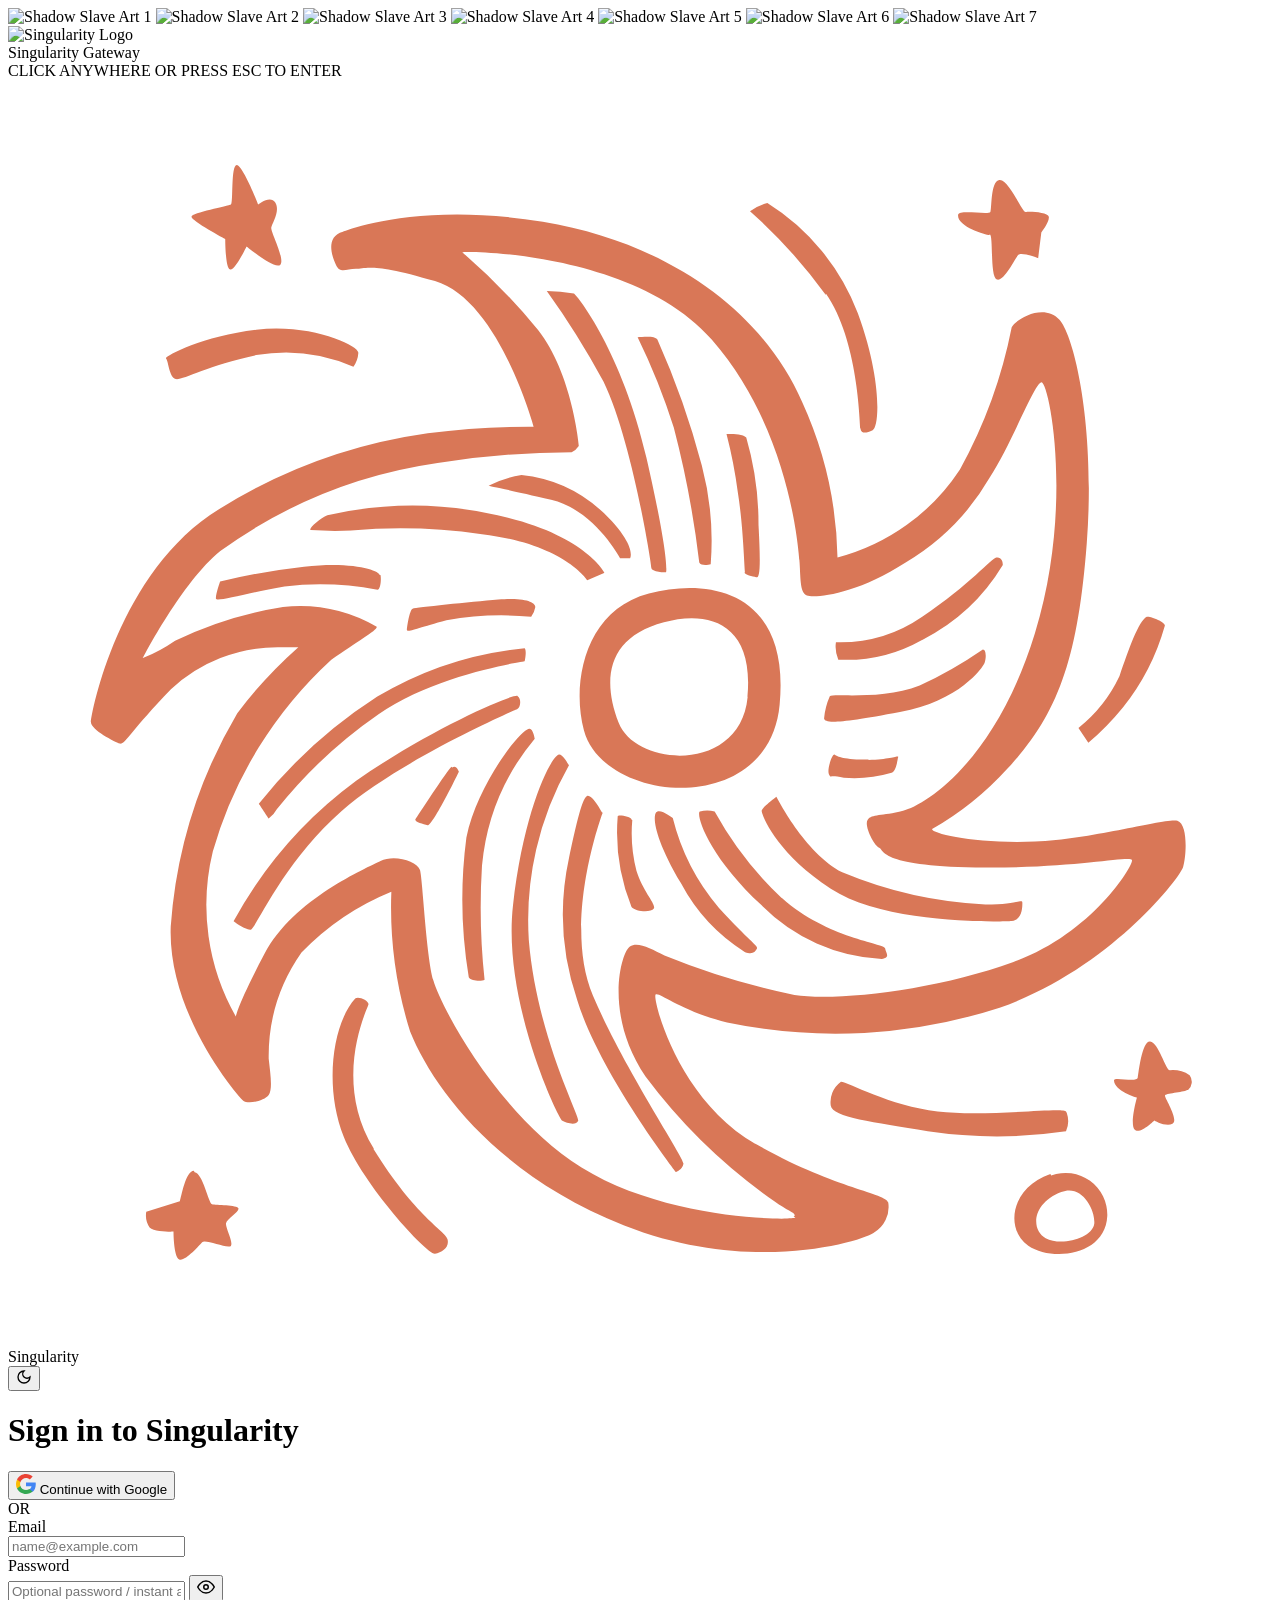
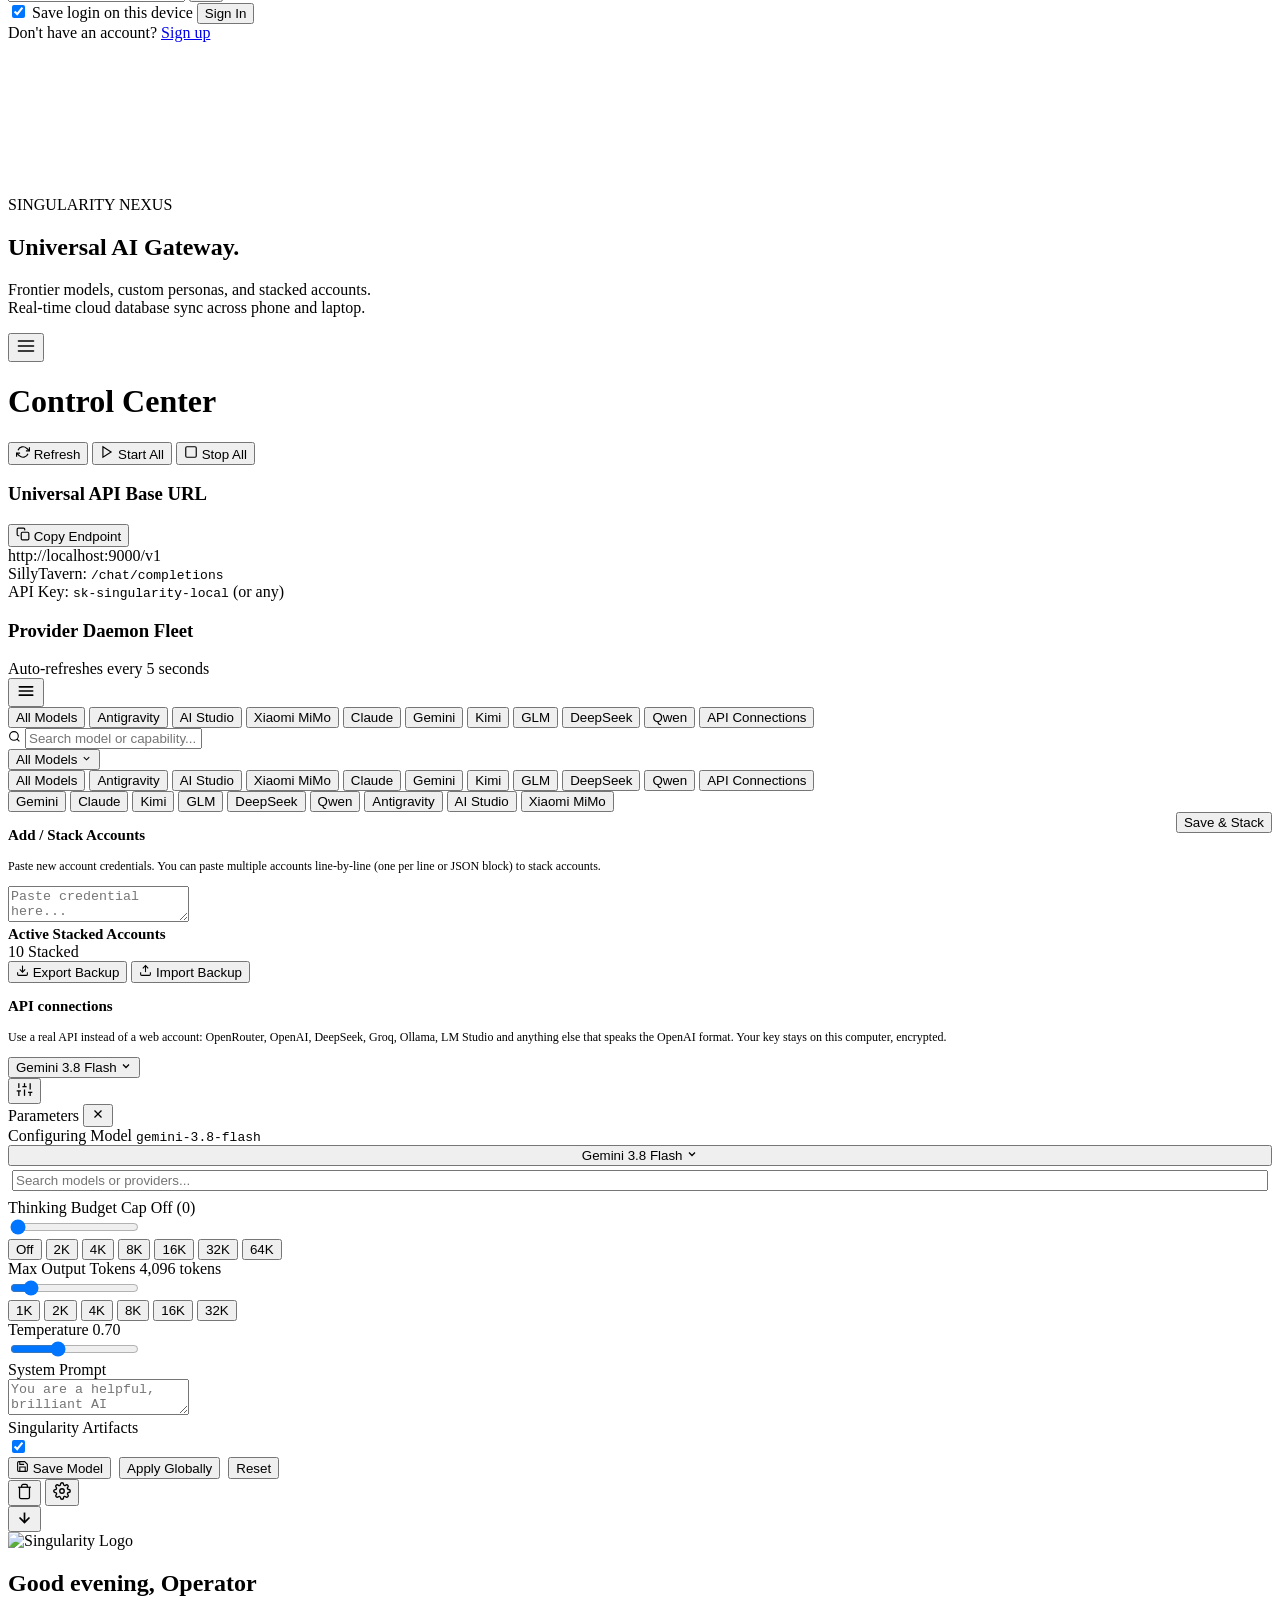
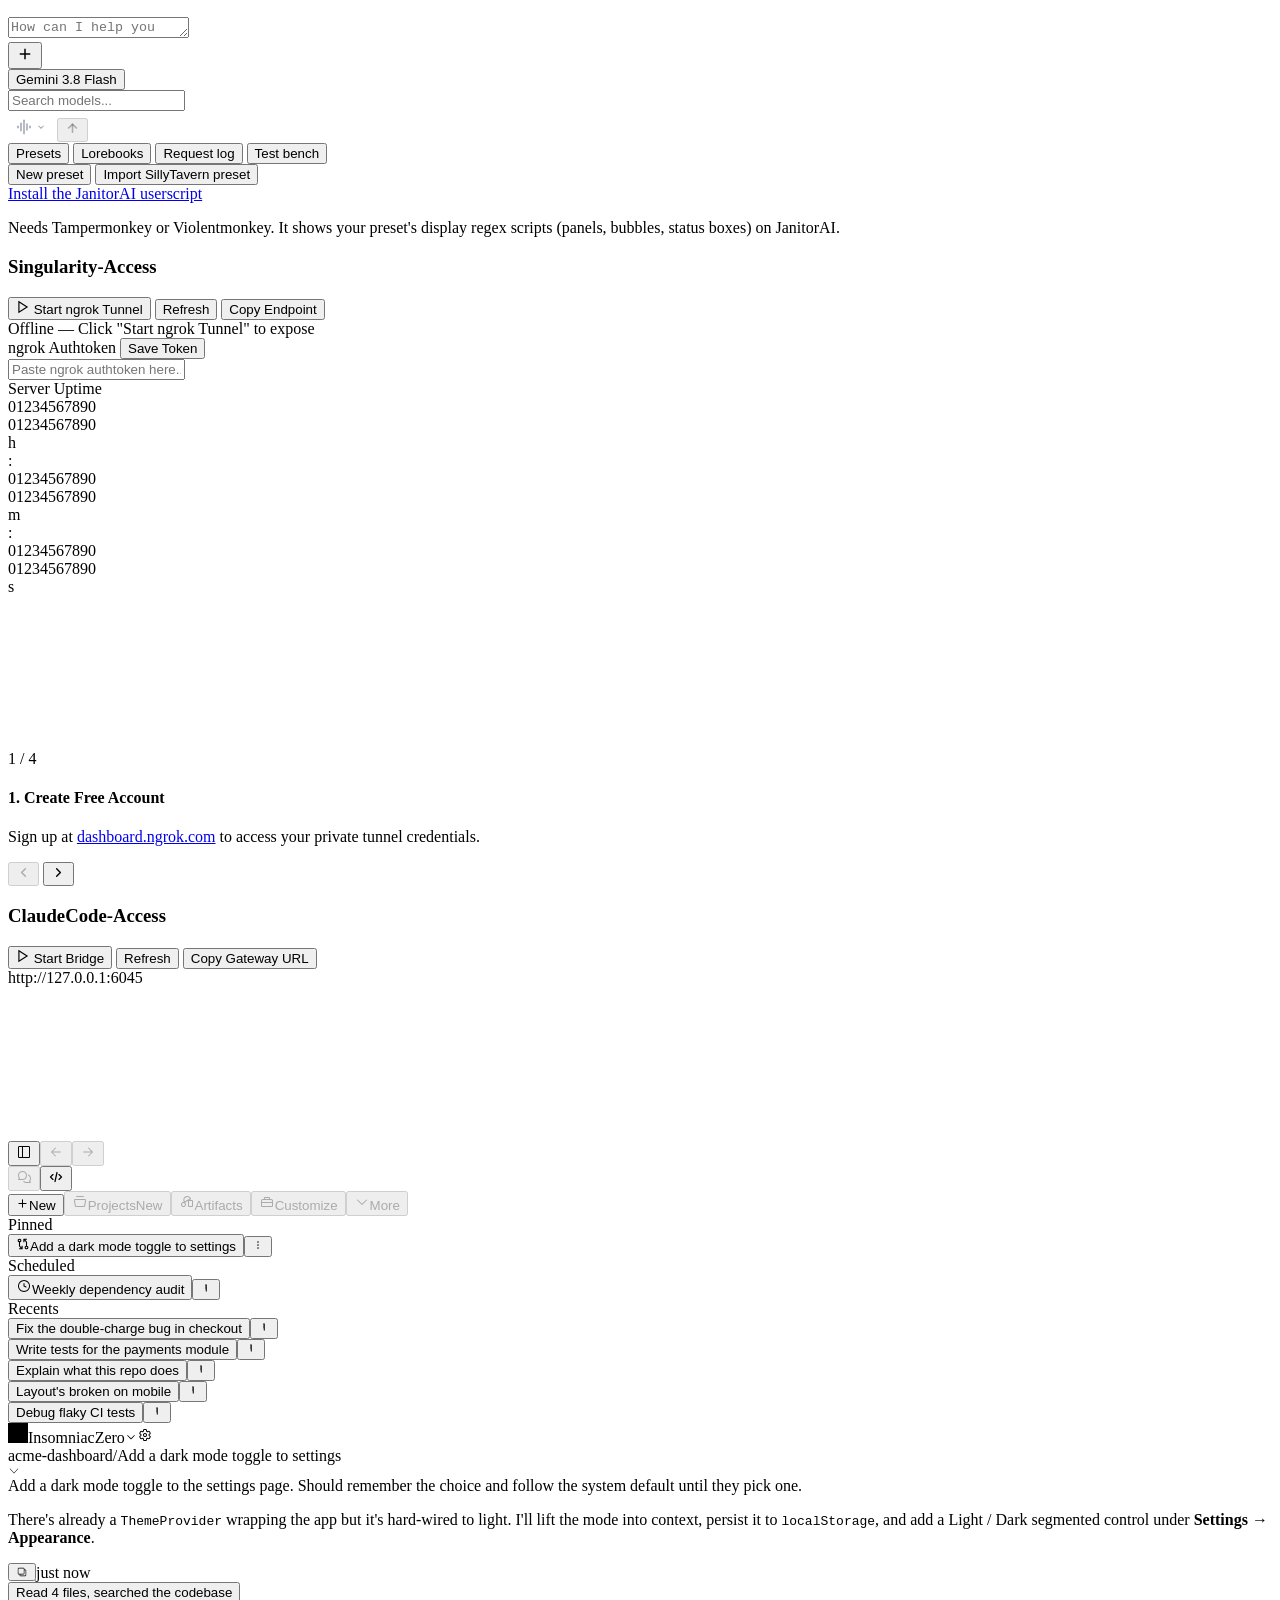
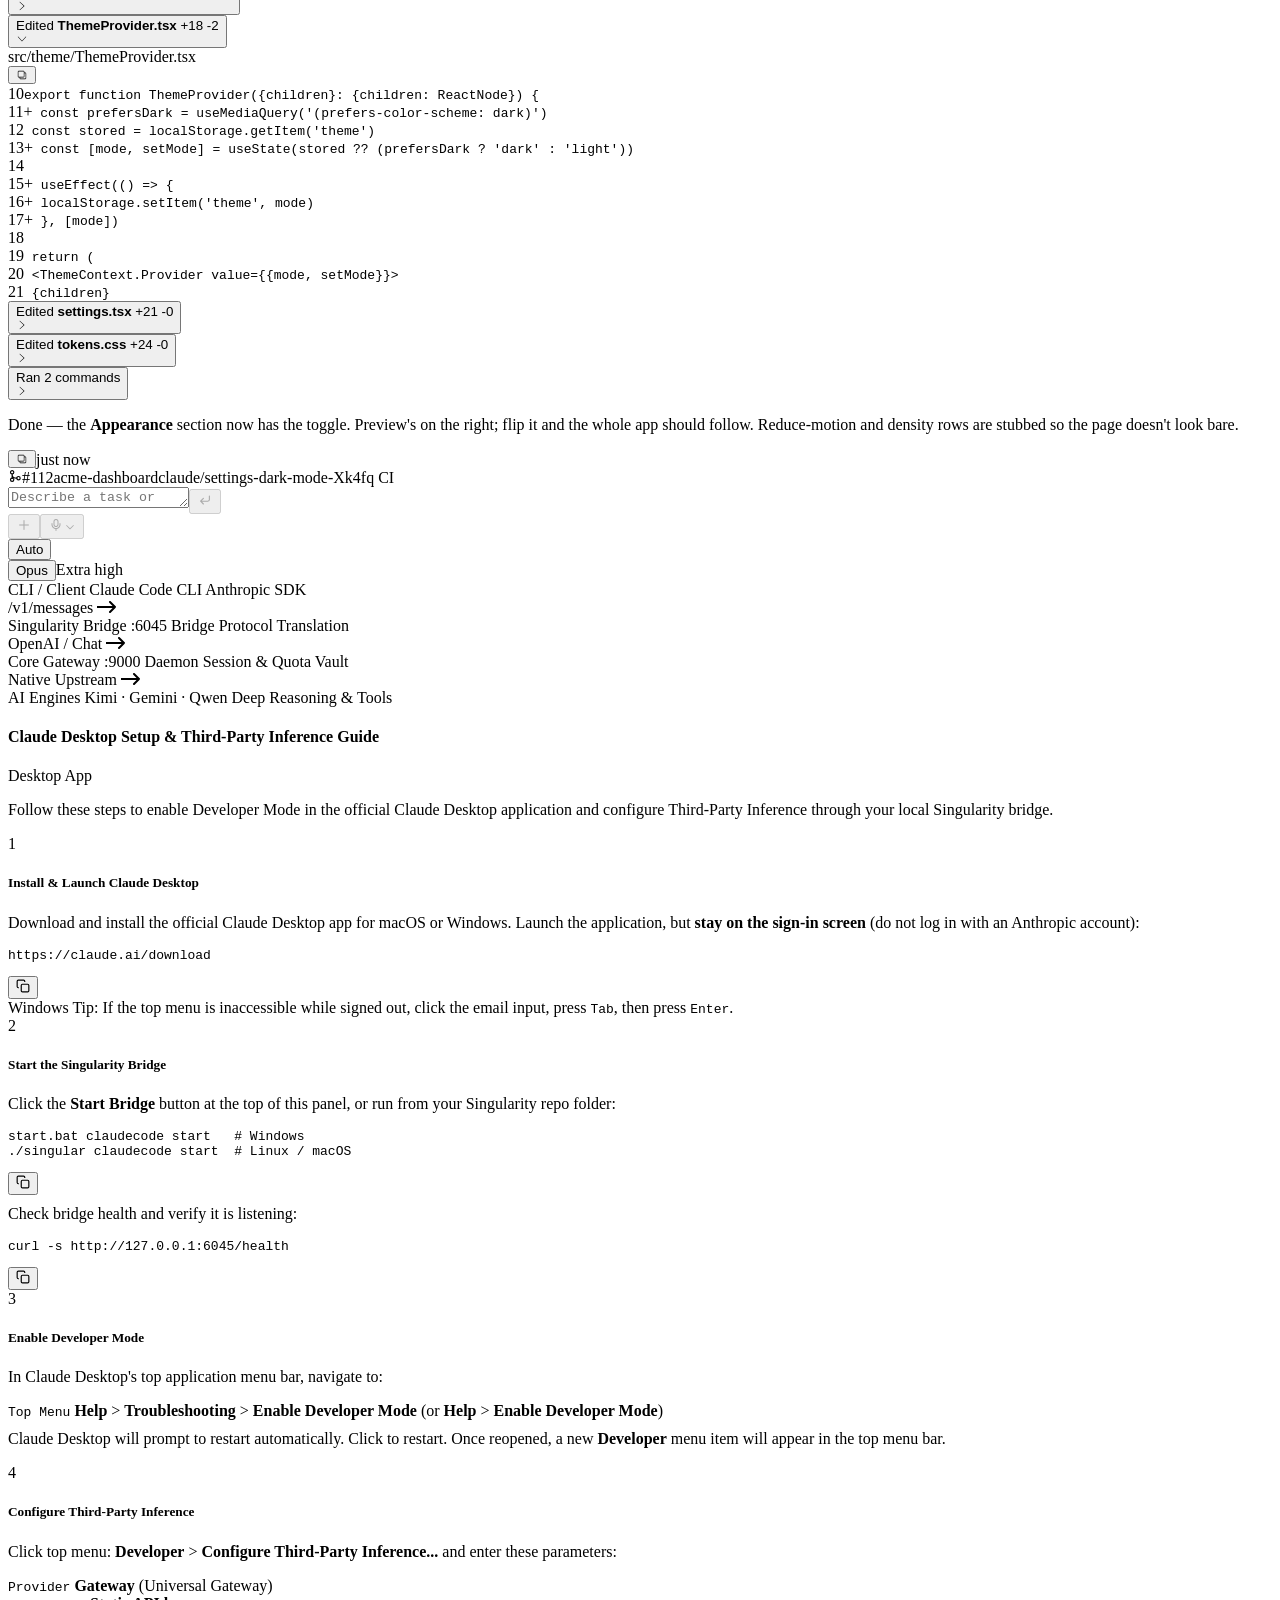
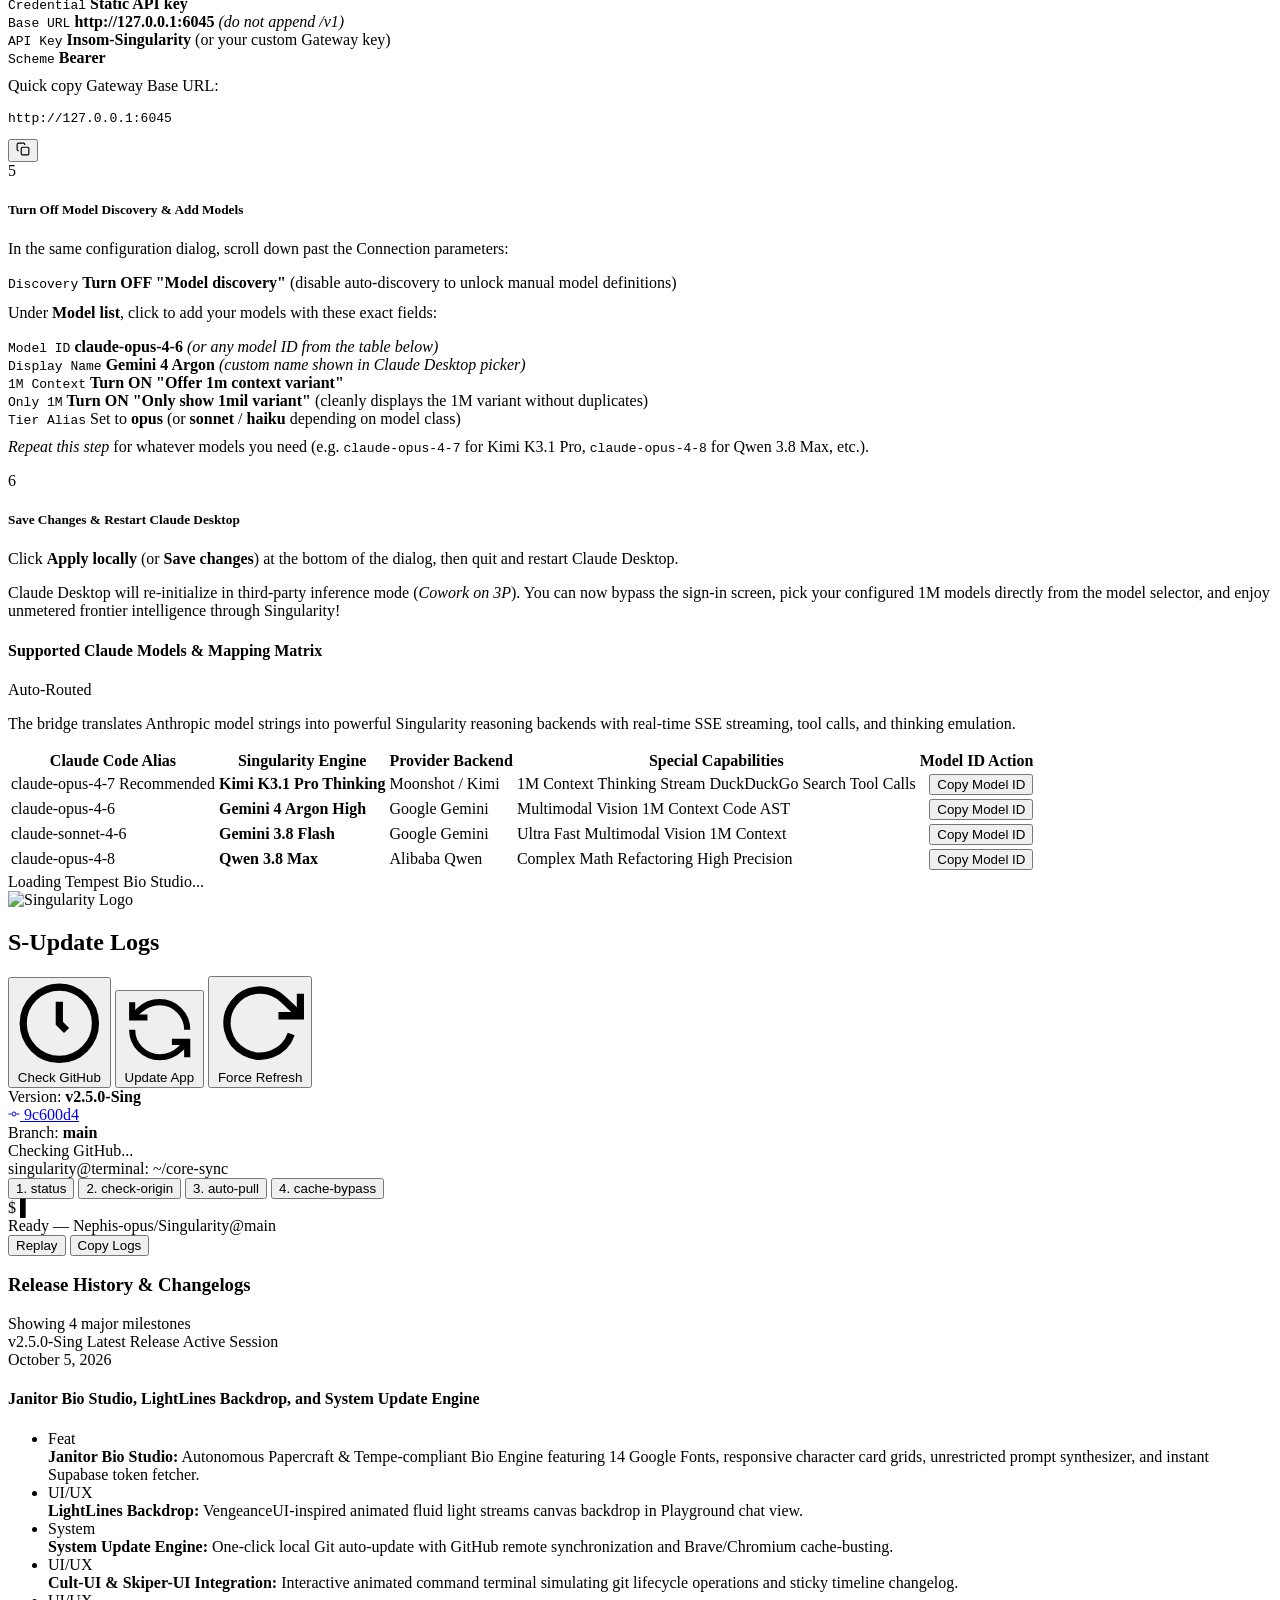
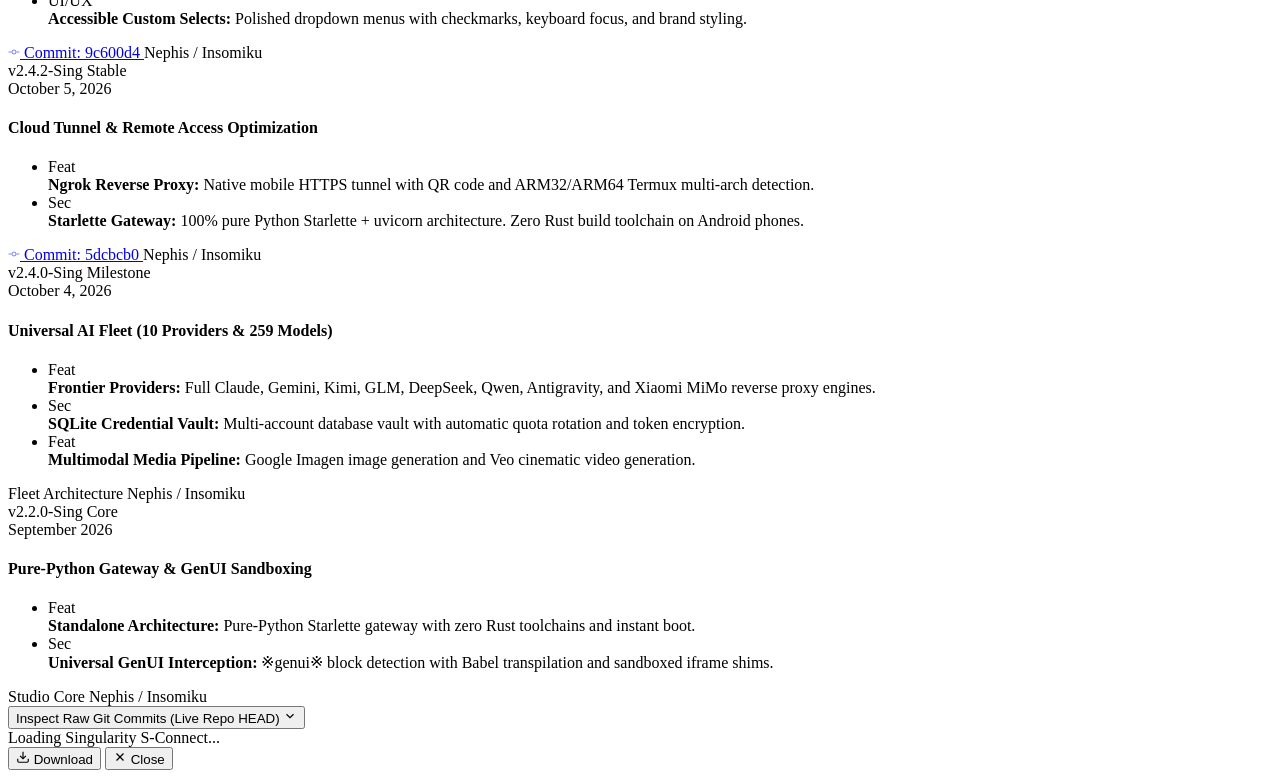
==== commit fa88fb1c: "feat: integrate Kimi K3.1 Pro lineup and fix Windows Claude Code bridge lifecycle" ====
--- a/singularity/static/index.html
+++ b/singularity/static/index.html
@@ -1653,8 +1653,9 @@
                   <div class="guide-step-body">
                     <p class="guide-step-desc">Click the <strong>Start Bridge</strong> button at the top of this panel, or run from your Singularity repo folder:</p>
                     <div class="guide-code-box">
-                      <pre><code>./singular claudecode start</code></pre>
-                      <button class="btn-copy-code" data-copy="./singular claudecode start" title="Copy command">
+                      <pre><code>start.bat claudecode start   # Windows
+./singular claudecode start  # Linux / macOS</code></pre>
+                      <button class="btn-copy-code" data-copy="start.bat claudecode start" title="Copy command">
                         <svg width="14" height="14" viewBox="0 0 24 24" fill="none" stroke="currentColor" stroke-width="2"><rect x="9" y="9" width="13" height="13" rx="2" ry="2"></rect><path d="M5 15H4a2 2 0 0 1-2-2V4a2 2 0 0 1 2-2h9a2 2 0 0 1 2 2v1"></path></svg>
                       </button>
                     </div>
@@ -1770,7 +1771,7 @@
                         <span>Set to <strong>opus</strong> (or <strong>sonnet</strong> / <strong>haiku</strong> depending on model class)</span>
                       </div>
                     </div>
-                    <p class="guide-step-desc" style="margin-top: 10px;"><em>Repeat this step</em> for whatever models you need (e.g. <code>claude-opus-4-7</code> for Kimi K3, <code>claude-opus-4-8</code> for Qwen 3.8 Max, etc.).</p>
+                    <p class="guide-step-desc" style="margin-top: 10px;"><em>Repeat this step</em> for whatever models you need (e.g. <code>claude-opus-4-7</code> for Kimi K3.1 Pro, <code>claude-opus-4-8</code> for Qwen 3.8 Max, etc.).</p>
                   </div>
                 </div>
 
@@ -1817,9 +1818,10 @@
                         <span class="model-alias-pill highlight">claude-opus-4-7</span>
                         <span class="model-alias-tag">Recommended</span>
                       </td>
-                      <td><strong>Kimi K3 Thinking</strong></td>
+                      <td><strong>Kimi K3.1 Pro Thinking</strong></td>
                       <td>Moonshot / Kimi</td>
                       <td>
+                        <span class="cap-tag">1M Context</span>
                         <span class="cap-tag">Thinking Stream</span>
                         <span class="cap-tag">DuckDuckGo Search</span>
                         <span class="cap-tag">Tool Calls</span>
